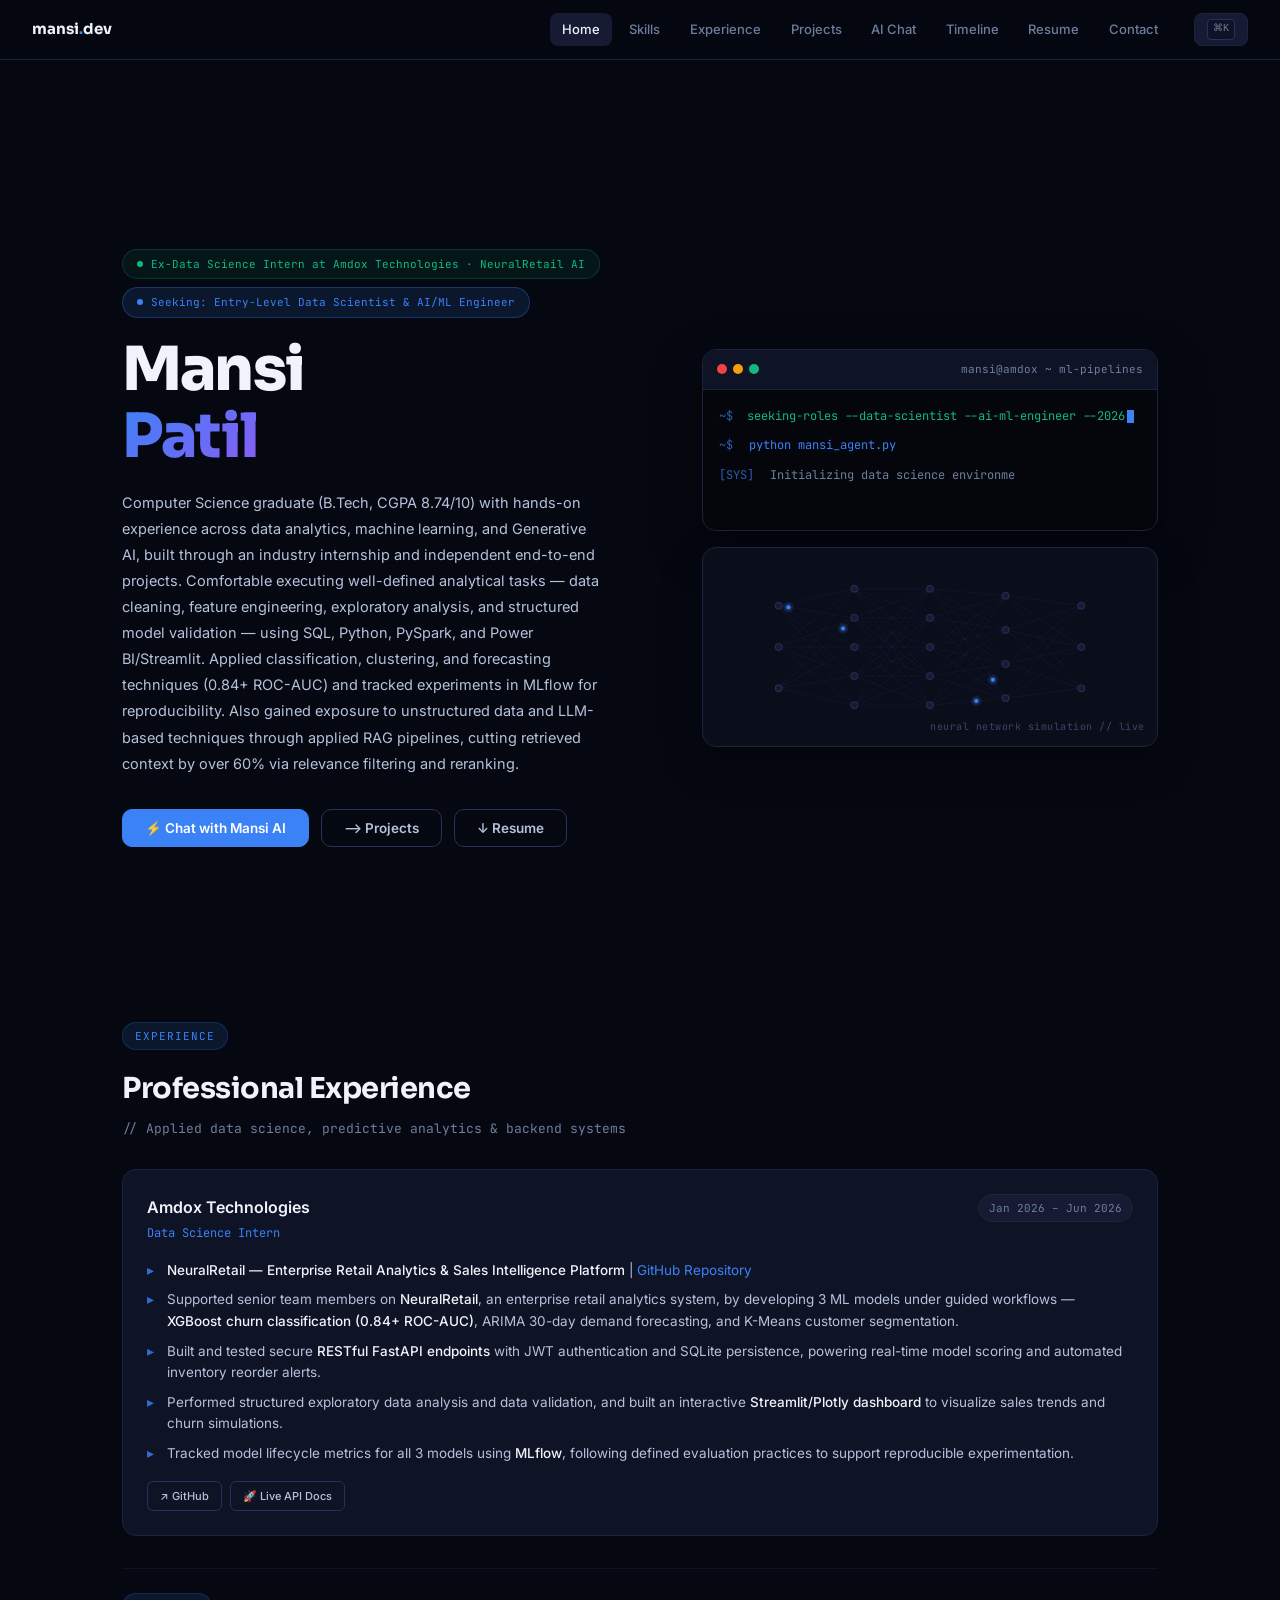
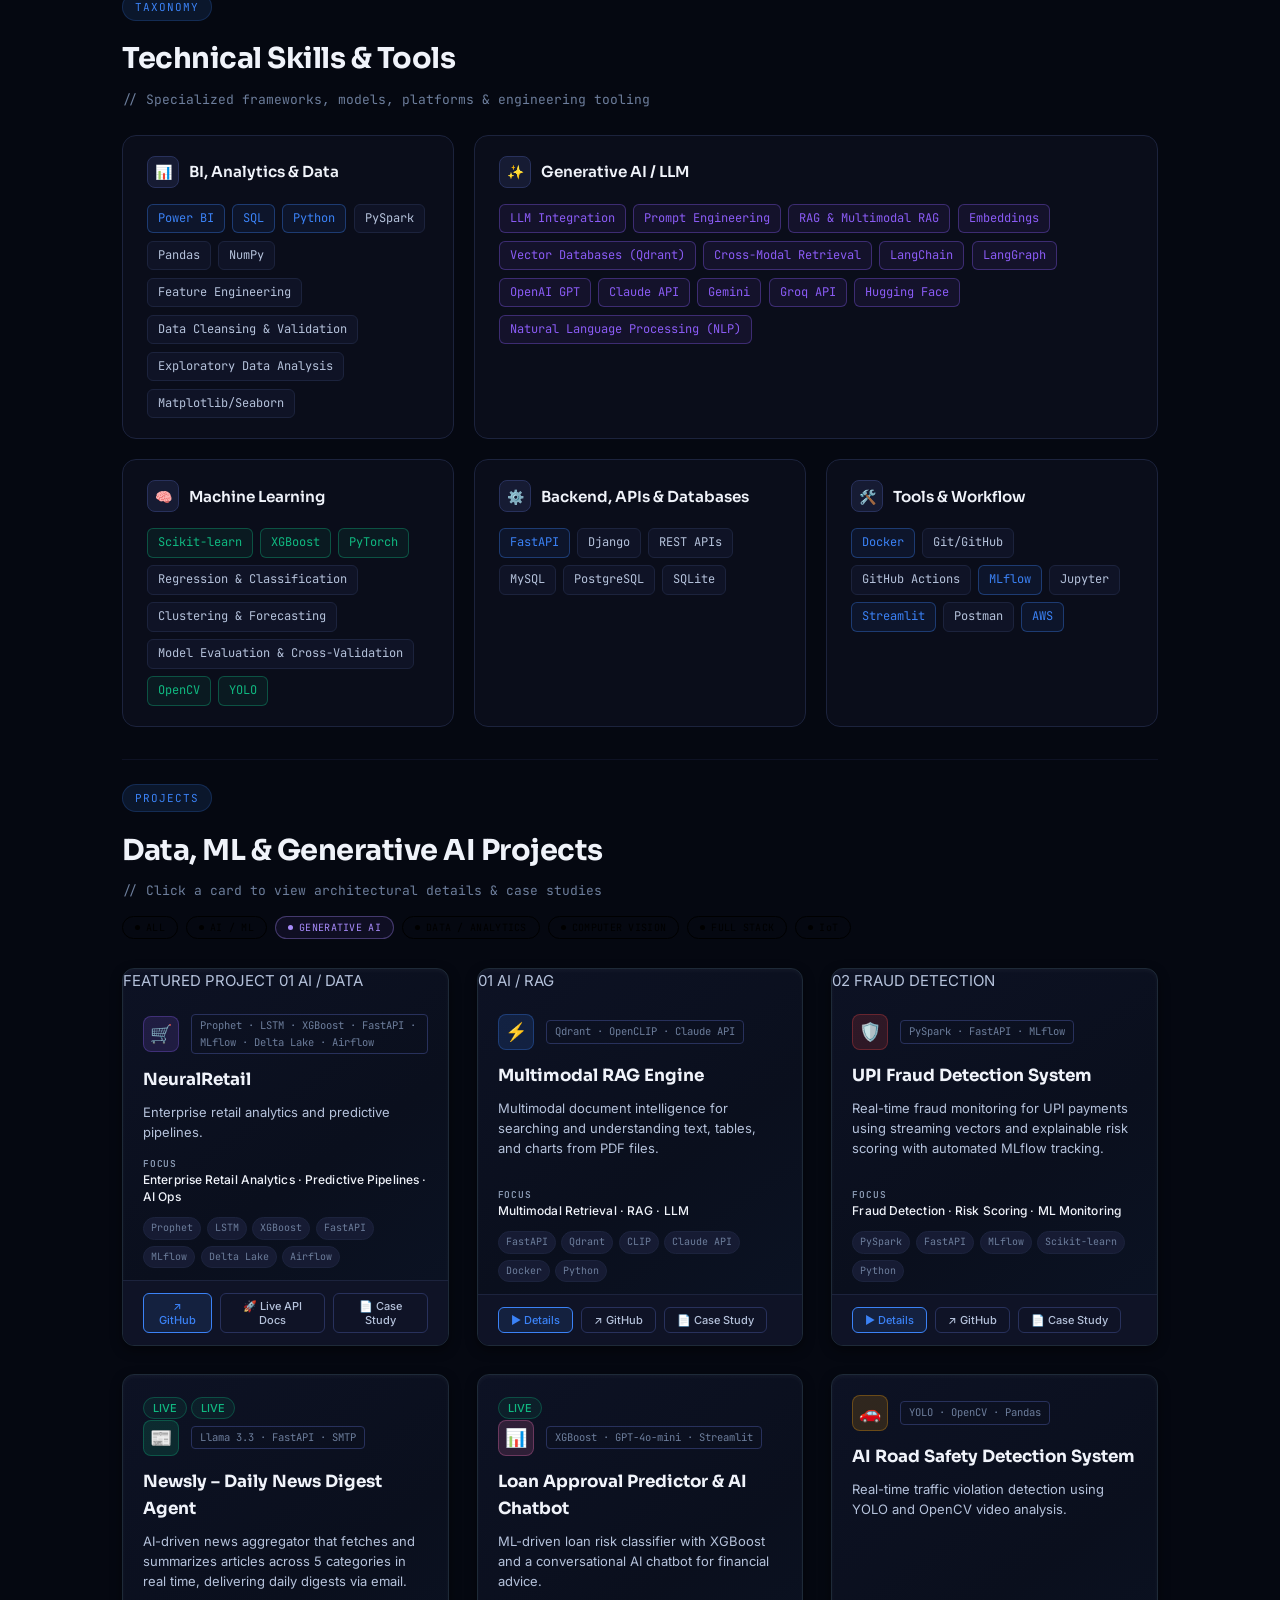
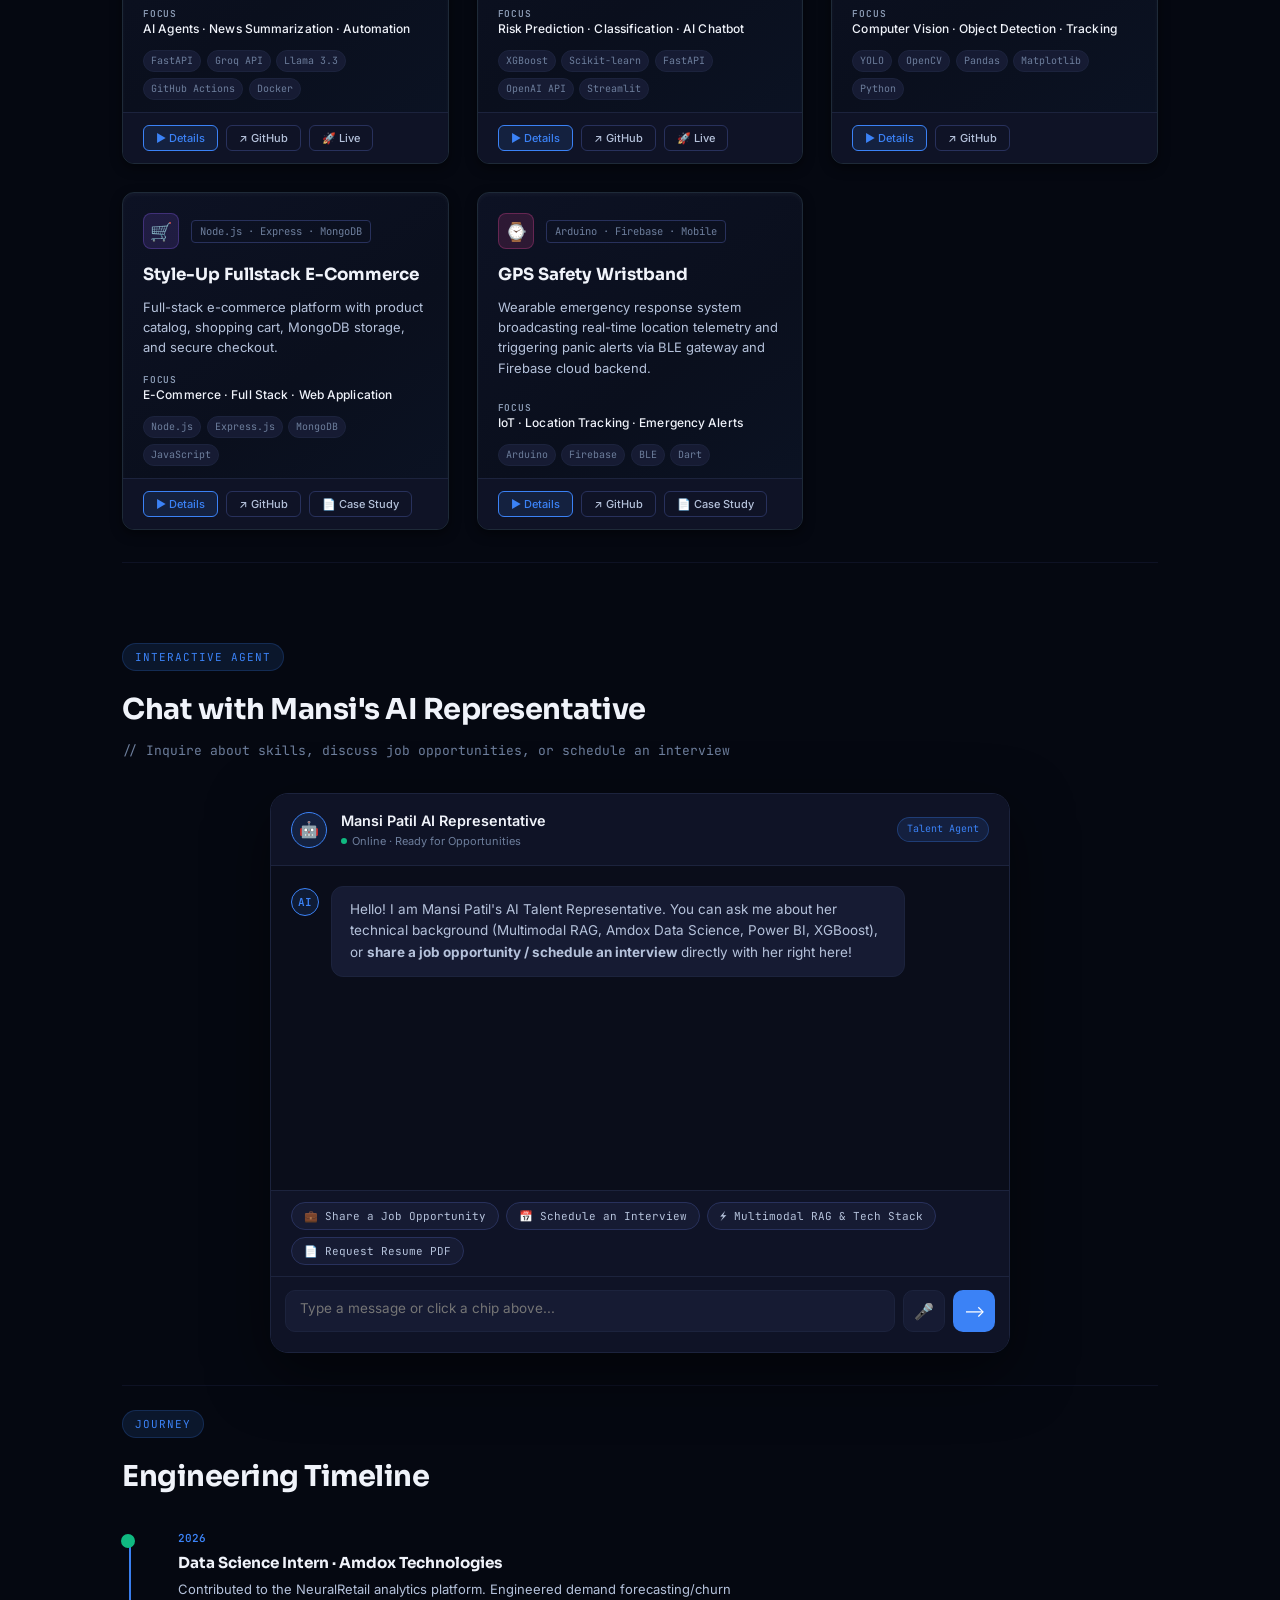
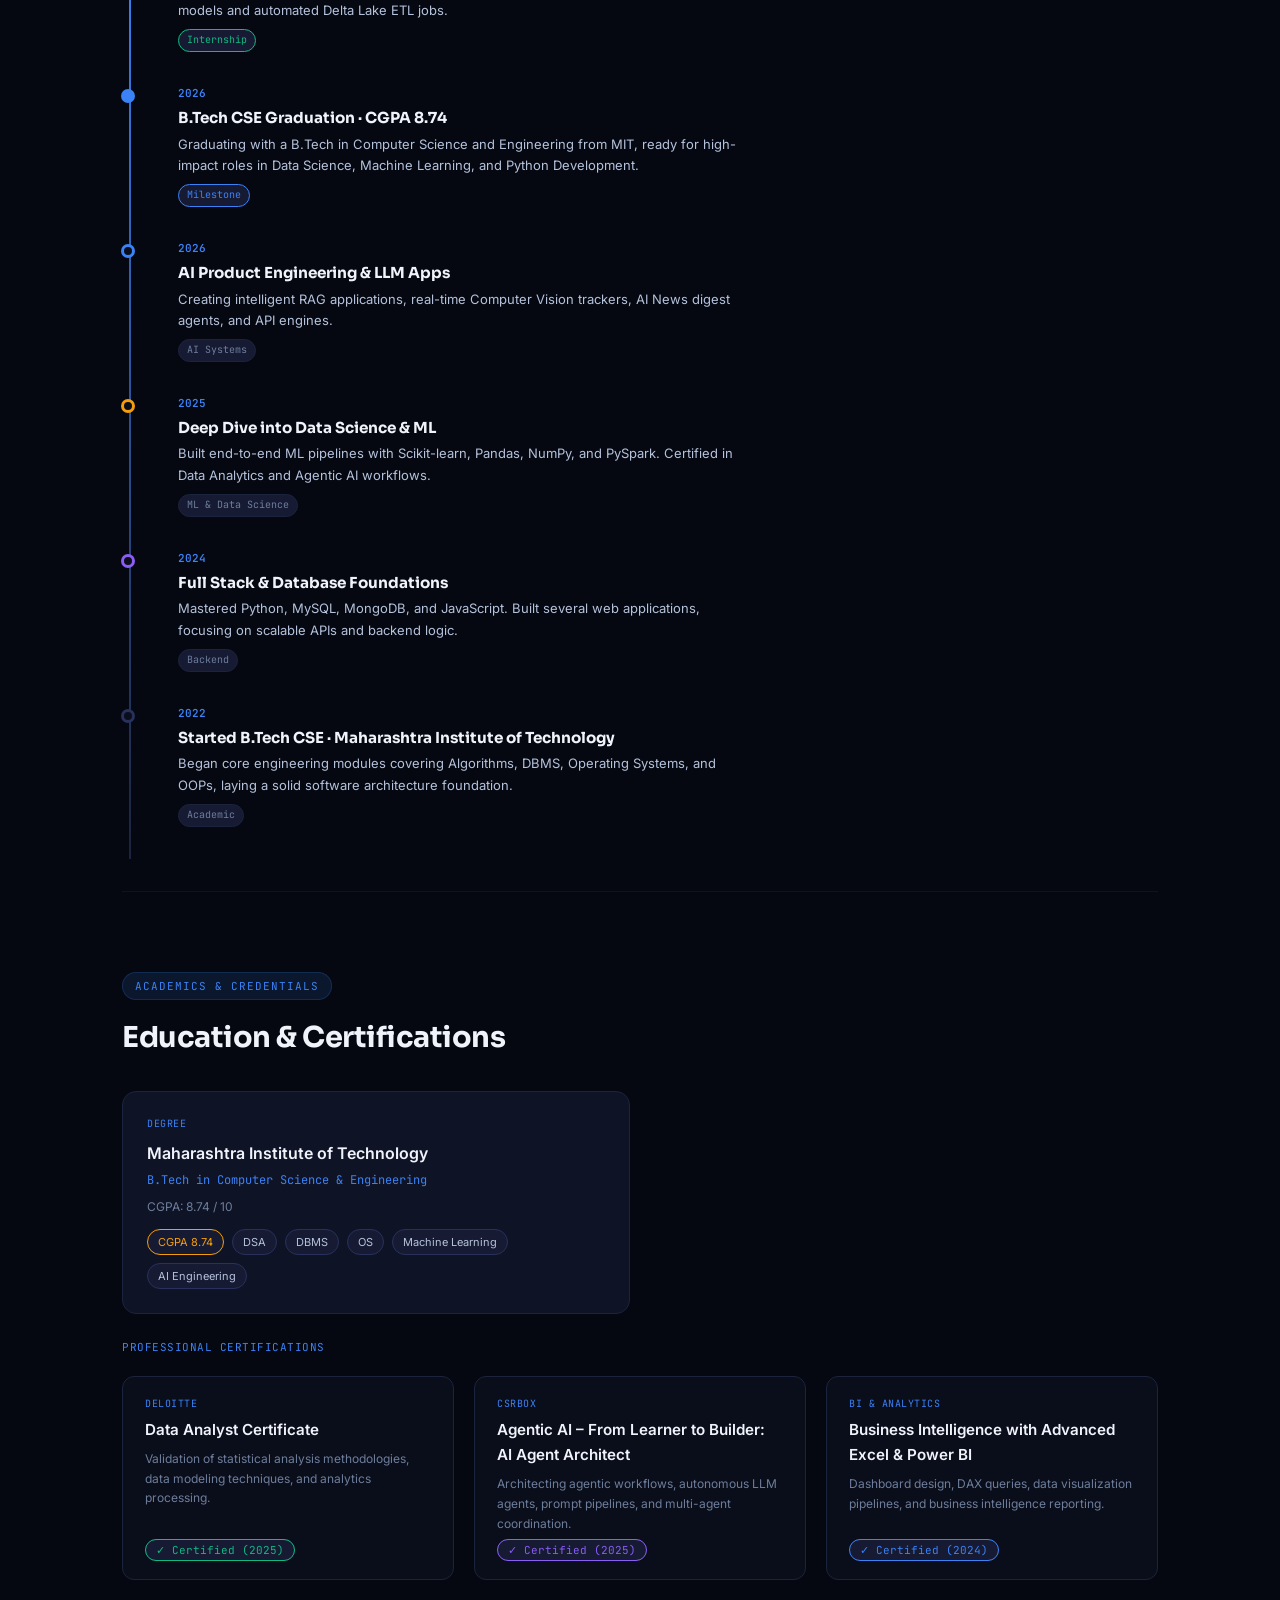
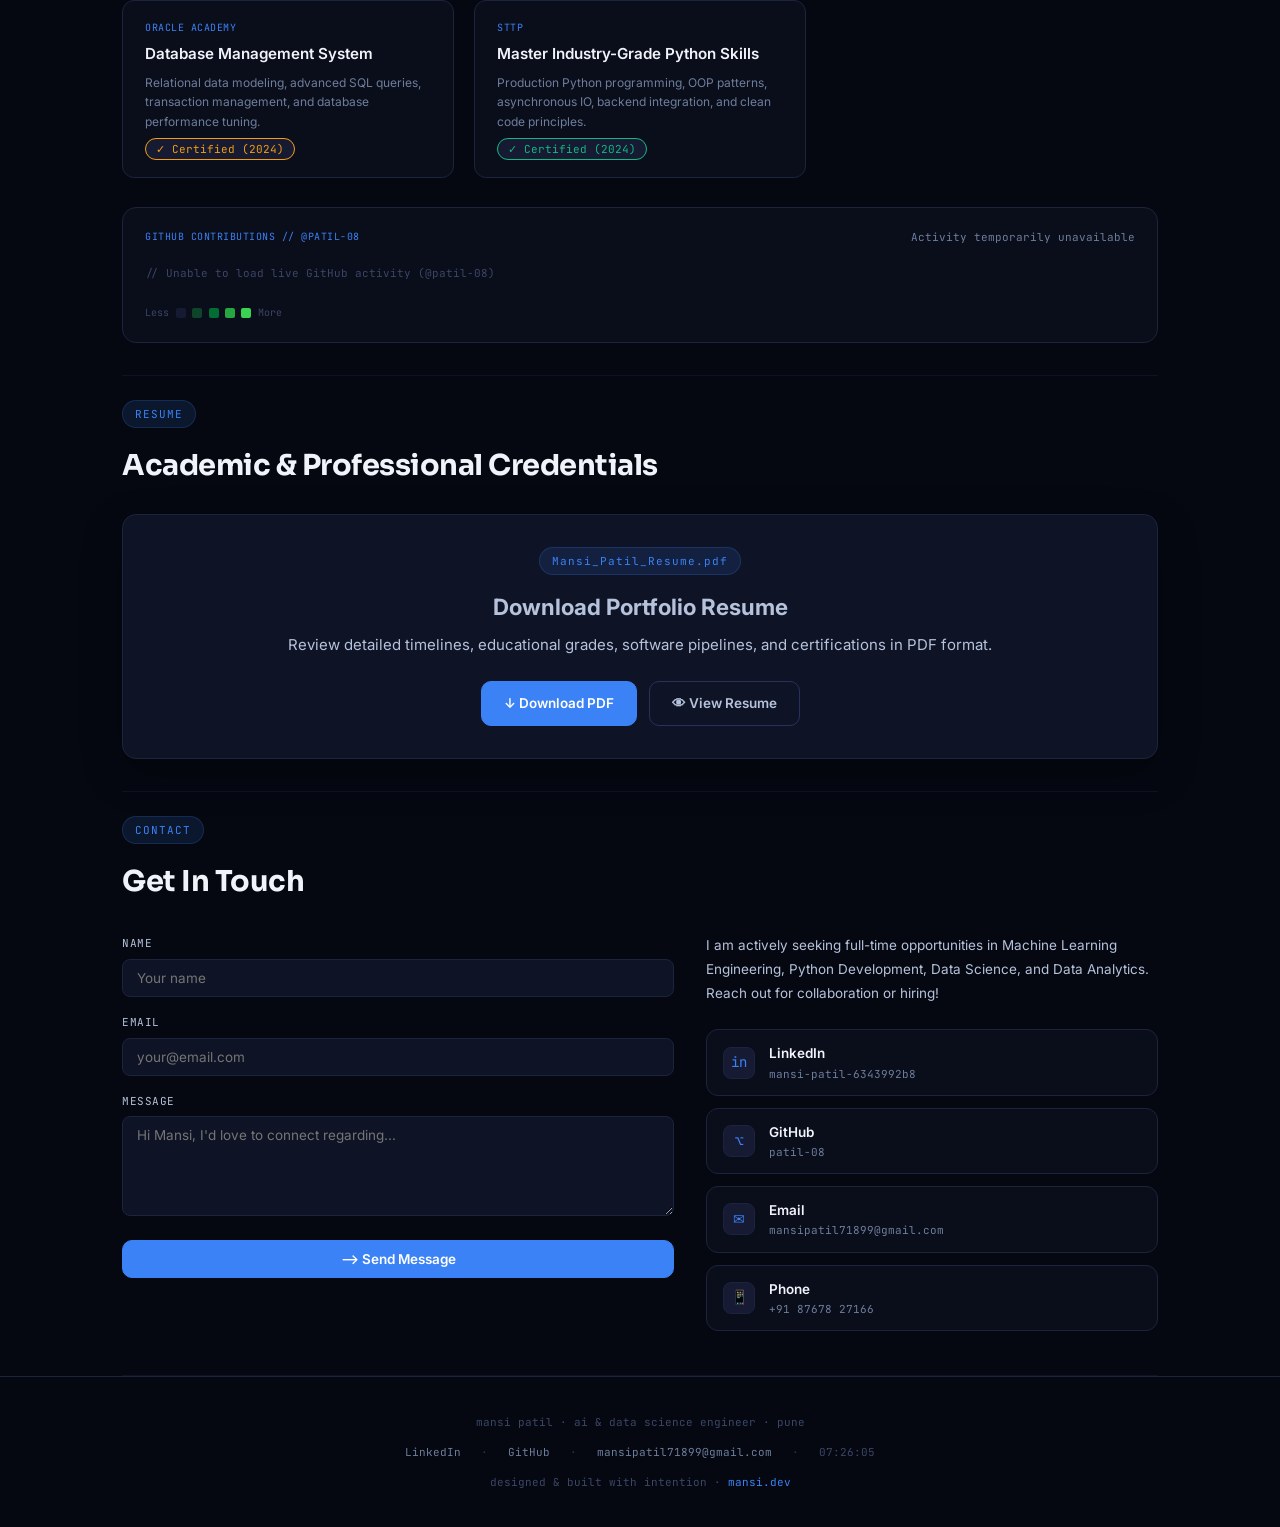
==== index.html @ 40209d8e "Organize NeuralRetail links section" ====
<!DOCTYPE html>
<html lang="en">

<head>
  <meta charset="UTF-8">
  <meta name="viewport" content="width=device-width, initial-scale=1.0">
  <meta name="description"
    content="Mansi Patil — AI & Data Science Engineer building production-ready ML pipelines, scalable predictive models, and intelligent Python applications.">
  <meta name="keywords"
    content="Mansi Patil, AI Engineer, ML Engineer, Data Scientist, Python Developer, Portfolio, Deep Learning">
  <title>Mansi Patil | AI & Data Science Portfolio</title>
  <link rel="icon"
    href="data:image/svg+xml,<svg xmlns='http://www.w3.org/2000/svg' viewBox='0 0 100 100'><text y='.9em' font-size='90'>🧠</text></svg>">
  <link rel="stylesheet" href="style.css">
</head>

<body>

  <div class="scroll-bar" id="scrollBar"></div>
  <button class="back-top" id="backTop" onclick="window.scrollTo({top:0,behavior:'smooth'})"
    data-tip="Back to top">↑</button>
  <div class="toast-wrap" id="toastWrap"></div>

  <!-- CMD PALETTE OVERLAY -->
  <div class="cp-overlay" id="cpOverlay">
    <div class="cp-box">
      <div class="cp-wrap"><span class="cp-pfx">⌘</span><input class="cp-in" id="cpIn" placeholder="Jump anywhere..."
          autocomplete="off"></div>
      <div class="cp-res" id="cpRes"></div>
    </div>
  </div>

  <!-- NAVIGATION BAR -->
  <nav>
    <span class="logo">mansi<span>.</span>dev</span>
    <div class="nav-links">
      <span class="nl on" onclick="go('home')">Home</span>
      <span class="nl" onclick="go('skills')">Skills</span>
      <span class="nl" onclick="go('experience')">Experience</span>
      <span class="nl" onclick="go('projects')">Projects</span>
      <span class="nl" onclick="go('chat')">AI Chat</span>
      <span class="nl" onclick="go('timeline')">Timeline</span>
      <span class="nl" onclick="go('resume')">Resume</span>
      <span class="nl" onclick="go('contact')">Contact</span>
    </div>
    <div class="cmd-btn" onclick="openCp()"><kbd>⌘K</kbd></div>
  </nav>

  <div class="page">

    <!-- HERO SECTION -->
    <section id="home">
      <div class="hero">
        <div>
          <div style="display:flex;gap:0.5rem;flex-wrap:wrap;margin-bottom:1.2rem">
            <div class="building-badge" style="margin-bottom:0">
              <div class="building-dot" style="background:var(--green)"></div>Ex-Data Science Intern at Amdox Technologies · NeuralRetail AI
            </div>
            <div class="building-badge"
              style="margin-bottom:0;color:var(--blue);border-color:rgba(59,130,246,0.3);background:var(--dim)">
              <div class="building-dot" style="background:var(--blue);animation:pulse-dot 2s infinite"></div>Seeking: Entry-Level Data Scientist &amp; AI/ML Engineer
            </div>
          </div>
          <h1>Mansi<br><span class="blue">Patil</span></h1>
          <p class="hero-desc">Computer Science graduate (B.Tech, CGPA 8.74/10) with hands-on experience across data analytics, machine learning, and Generative AI, built through an industry internship and independent end-to-end projects. Comfortable executing well-defined analytical tasks — data cleaning, feature engineering, exploratory analysis, and structured model validation — using SQL, Python, PySpark, and Power BI/Streamlit. Applied classification, clustering, and forecasting techniques (0.84+ ROC-AUC) and tracked experiments in MLflow for reproducibility. Also gained exposure to unstructured data and LLM-based techniques through applied RAG pipelines, cutting retrieved context by over 60% via relevance filtering and reranking.</p>
          <div class="ctas">
            <button class="btn btn-p" onclick="go('chat')" data-tip="Powered by Gemini AI simulation">⚡ Chat with Mansi
              AI</button>
            <button class="btn" onclick="go('projects')" data-tip="Core AI/ML builds">⟶ Projects</button>
            <button class="btn" onclick="go('resume')" data-tip="View Resume">↓ Resume</button>
          </div>
        </div>
        <div>
          <div class="term-wrap">
            <div class="term-bar">
              <div class="dot" style="background:#ef4444"></div>
              <div class="dot" style="background:#f59e0b"></div>
              <div class="dot" style="background:#10b981"></div>
              <span class="term-title">mansi@amdox ~ ml-pipelines</span>
            </div>
            <div class="term-body" id="termBody">
              <div class="tl vis"><span class="tp">~$</span><span class="tv" style="margin-left:6px">seeking-roles
                  --data-scientist --ai-ml-engineer --2026<span class="caret"></span></span></div>
            </div>
          </div>
          <div class="net-wrap"><canvas id="net"></canvas><span class="net-lbl">neural network simulation // live</span>
          </div>
        </div>
      </div>
    </section>

    <!-- WORK EXPERIENCE SECTION -->
    <section class="sec" id="experience">
      <div class="sec-tag">EXPERIENCE</div>
      <div class="sec-title">Professional Experience</div>
      <div class="sec-sub">// Applied data science, predictive analytics &amp; backend systems</div>
      <div class="exp-list">
        <div class="ec">
          <div class="ec-top">
            <div>
              <div class="ec-co">Amdox Technologies</div>
              <div class="ec-role">Data Science Intern</div>
            </div>
            <div class="ec-date">Jan 2026 – Jun 2026</div>
          </div>
          <div class="bul"><span class="hl">NeuralRetail — Enterprise Retail Analytics &amp; Sales Intelligence Platform</span> | <a href="https://github.com/patil-08/NeuralRetail" target="_blank" style="color:var(--blue)">GitHub Repository</a></div>
          <div class="bul">Supported senior team members on <span class="hl">NeuralRetail</span>, an enterprise retail analytics system, by developing 3 ML models under guided workflows — <span class="hl">XGBoost churn classification (0.84+ ROC-AUC)</span>, ARIMA 30-day demand forecasting, and K-Means customer segmentation.</div>
          <div class="bul">Built and tested secure <span class="hl">RESTful FastAPI endpoints</span> with JWT authentication and SQLite persistence, powering real-time model scoring and automated inventory reorder alerts.</div>
          <div class="bul">Performed structured exploratory data analysis and data validation, and built an interactive <span class="hl">Streamlit/Plotly dashboard</span> to visualize sales trends and churn simulations.</div>
          <div class="bul">Tracked model lifecycle metrics for all 3 models using <span class="hl">MLflow</span>, following defined evaluation practices to support reproducible experimentation.</div>
          <div style="display:flex;gap:0.5rem;margin-top:1rem">
            <a class="pbt primary" href="https://github.com/patil-08/NeuralRetail" target="_blank">↗ GitHub</a>
            <a class="pbt" href="https://neuralretail-production-1569.up.railway.app/docs" target="_blank">🚀 Live API Docs</a>
          </div>
        </div>
      </div>
    </section>

    <!-- TECHNICAL SKILLS & TOOLS SECTION -->
    <section class="sec" id="skills" style="padding-top:1.5rem">
      <div class="sec-tag">TAXONOMY</div>
      <div class="sec-title">Technical Skills &amp; Tools</div>
      <div class="sec-sub">// Specialized frameworks, models, platforms &amp; engineering tooling</div>
      <div class="skills-grid">

        <!-- BI, Analytics & Data -->
        <div class="sk-card">
          <div class="sk-head">
            <div class="sk-icon">📊</div>
            <div class="sk-title">BI, Analytics &amp; Data</div>
          </div>
          <div class="sk-tags">
            <span class="sk-pill highlight">Power BI</span>
            <span class="sk-pill highlight">SQL</span>
            <span class="sk-pill highlight">Python</span>
            <span class="sk-pill">PySpark</span>
            <span class="sk-pill">Pandas</span>
            <span class="sk-pill">NumPy</span>
            <span class="sk-pill">Feature Engineering</span>
            <span class="sk-pill">Data Cleansing &amp; Validation</span>
            <span class="sk-pill">Exploratory Data Analysis</span>
            <span class="sk-pill">Matplotlib/Seaborn</span>
          </div>
        </div>

        <!-- Generative AI / LLM -->
        <div class="sk-card sk-card-span-2">
          <div class="sk-head">
            <div class="sk-icon">✨</div>
            <div class="sk-title">Generative AI / LLM</div>
          </div>
          <div class="sk-tags">
            <span class="sk-pill genai">LLM Integration</span>
            <span class="sk-pill genai">Prompt Engineering</span>
            <span class="sk-pill genai">RAG &amp; Multimodal RAG</span>
            <span class="sk-pill genai">Embeddings</span>
            <span class="sk-pill genai">Vector Databases (Qdrant)</span>
            <span class="sk-pill genai">Cross-Modal Retrieval</span>
            <span class="sk-pill genai">LangChain</span>
            <span class="sk-pill genai">LangGraph</span>
            <span class="sk-pill genai">OpenAI GPT</span>
            <span class="sk-pill genai">Claude API</span>
            <span class="sk-pill genai">Gemini</span>
            <span class="sk-pill genai">Groq API</span>
            <span class="sk-pill genai">Hugging Face</span>
            <span class="sk-pill genai">Natural Language Processing (NLP)</span>
          </div>
        </div>

        <!-- Machine Learning -->
        <div class="sk-card">
          <div class="sk-head">
            <div class="sk-icon">🧠</div>
            <div class="sk-title">Machine Learning</div>
          </div>
          <div class="sk-tags">
            <span class="sk-pill ml">Scikit-learn</span>
            <span class="sk-pill ml">XGBoost</span>
            <span class="sk-pill ml">PyTorch</span>
            <span class="sk-pill">Regression &amp; Classification</span>
            <span class="sk-pill">Clustering &amp; Forecasting</span>
            <span class="sk-pill">Model Evaluation &amp; Cross-Validation</span>
            <span class="sk-pill ml">OpenCV</span>
            <span class="sk-pill ml">YOLO</span>
          </div>
        </div>

        <!-- Backend, APIs & Databases -->
        <div class="sk-card">
          <div class="sk-head">
            <div class="sk-icon">⚙️</div>
            <div class="sk-title">Backend, APIs &amp; Databases</div>
          </div>
          <div class="sk-tags">
            <span class="sk-pill highlight">FastAPI</span>
            <span class="sk-pill">Django</span>
            <span class="sk-pill">REST APIs</span>
            <span class="sk-pill">MySQL</span>
            <span class="sk-pill">PostgreSQL</span>
            <span class="sk-pill">SQLite</span>
          </div>
        </div>

        <!-- Tools & Workflow -->
        <div class="sk-card">
          <div class="sk-head">
            <div class="sk-icon">🛠️</div>
            <div class="sk-title">Tools &amp; Workflow</div>
          </div>
          <div class="sk-tags">
            <span class="sk-pill highlight">Docker</span>
            <span class="sk-pill">Git/GitHub</span>
            <span class="sk-pill">GitHub Actions</span>
            <span class="sk-pill highlight">MLflow</span>
            <span class="sk-pill">Jupyter</span>
            <span class="sk-pill highlight">Streamlit</span>
            <span class="sk-pill">Postman</span>
            <span class="sk-pill highlight">AWS</span>
          </div>
        </div>

      </div>
    </section>

    <!-- PROJECTS SECTION -->
    <section class="sec" id="projects" style="padding-top:1.5rem">
      <div class="sec-tag">PROJECTS</div>
      <div class="sec-title">Data, ML &amp; Generative AI Projects</div>
      <div class="sec-sub">// Click a card to view architectural details &amp; case studies</div>
      <div class="sec-badges" role="group" aria-label="Filter projects by category">
        <button type="button" class="sec-badge sb-all active" aria-pressed="true" data-filter="all" onclick="filterProjects('all')"><span class="badge-dot"></span>ALL</button>
        <button type="button" class="sec-badge sb-aiml" aria-pressed="false" data-filter="ai-ml" onclick="filterProjects('ai-ml')"><span class="badge-dot"></span>AI / ML</button>
        <button type="button" class="sec-badge sb-genai" aria-pressed="false" data-filter="generative-ai" onclick="filterProjects('generative-ai')"><span class="badge-dot"></span>GENERATIVE AI</button>
        <button type="button" class="sec-badge sb-data" aria-pressed="false" data-filter="data-analytics" onclick="filterProjects('data-analytics')"><span class="badge-dot"></span>DATA / ANALYTICS</button>
        <button type="button" class="sec-badge sb-vision" aria-pressed="false" data-filter="computer-vision" onclick="filterProjects('computer-vision')"><span class="badge-dot"></span>COMPUTER VISION</button>
        <button type="button" class="sec-badge sb-fullstack" aria-pressed="false" data-filter="full-stack" onclick="filterProjects('full-stack')"><span class="badge-dot"></span>FULL STACK</button>
        <button type="button" class="sec-badge sb-iot" aria-pressed="false" data-filter="iot" onclick="filterProjects('iot')"><span class="badge-dot"></span>IoT</button>
      </div>
      <div class="proj-grid">
  <!-- NeuralRetail Featured Project Card -->
  <div class="pc pc-featured" data-category="ai-ml data-analytics" onclick="openModal('neuralretail')">
    <div class="pc-header-info">
      <span class="featured-label">FEATURED PROJECT</span>
      <span class="pc-number">01</span>
      <span class="pc-category">AI / DATA</span>
    </div>
    <div class="pc-head">
      <div class="pc-icon-row">
        <div class="pc-icon" style="background:rgba(139,92,246,0.15);border:1px solid rgba(139,92,246,0.3)">🛒</div>
        <span class="pc-tag">Prophet · LSTM · XGBoost · FastAPI · MLflow · Delta Lake · Airflow</span>
      </div>
      <div class="pc-title">NeuralRetail</div>
      <div class="pc-desc">Enterprise retail analytics and predictive pipelines.</div>
    </div>
    <div class="pc-focus"><span class="focus-label">FOCUS</span> <span class="focus-value">Enterprise Retail Analytics · Predictive Pipelines · AI Ops</span></div>
    <div class="tags-row">
      <span class="tag">Prophet</span>
      <span class="tag">LSTM</span>
      <span class="tag">XGBoost</span>
      <span class="tag">FastAPI</span>
      <span class="tag">MLflow</span>
      <span class="tag">Delta Lake</span>
      <span class="tag">Airflow</span>
    </div>
    <div class="pc-foot">
      <button class="pbt primary" onclick="event.stopPropagation();window.open('https://github.com/patil-08/NeuralRetail.git')" data-tip="Opens GitHub">↗ GitHub</button>
      <button class="pbt" onclick="event.stopPropagation();window.open('https://neuralretail-production-1569.up.railway.app/docs')" data-tip="Live API Docs">🚀 Live API Docs</button>
      <button class="pbt" onclick="event.stopPropagation();openModal('neuralretail')" data-tip="Case Study">📄 Case Study</button>
    </div>
  </div>

        <!-- Multimodal RAG Engine (Flagship Project) -->
        <div class="pc" data-category="generative-ai ai-ml" onclick="openModal('rag')">
  <div class="pc-header-info">
    <span class="pc-number">01</span>
    <span class="pc-category">AI / RAG</span>
  </div>
          <div class="pc-head">
            <div class="pc-icon-row">
              <div class="pc-icon" style="background:rgba(59,130,246,0.15);border:1px solid rgba(59,130,246,0.3)">⚡
              </div>
              <span class="pc-tag">Qdrant · OpenCLIP · Claude API</span>
            </div>
            <div class="pc-title">Multimodal RAG Engine</div>
            <div class="pc-desc">Multimodal document intelligence for searching and understanding text, tables, and charts from PDF files.</div>
          </div>
          <div class="pc-focus"><span class="focus-label">FOCUS</span> <span class="focus-value">Multimodal Retrieval · RAG · LLM</span></div>
    <div class="tags-row"><span class="tag">FastAPI</span><span class="tag">Qdrant</span><span class="tag">CLIP</span><span class="tag">Claude API</span><span class="tag">Docker</span><span class="tag">Python</span></div>
          <div class="pc-foot">
            <button class="pbt primary">▶ Details</button>
            <button class="pbt"
              onclick="event.stopPropagation();window.open('https://github.com/patil-08')"
              data-tip="Opens GitHub">↗ GitHub</button>
            <button class="pbt"
              onclick="event.stopPropagation();window.location.href='projects/multimodal-rag-engine.html'"
              data-tip="Case Study">📄 Case Study</button>
          </div>
        </div>

        <!-- UPI Fraud Detection System -->
        <div class="pc" data-category="ai-ml data-analytics" onclick="openModal('upifraud')">
  <div class="pc-header-info">
    <span class="pc-number">02</span>
    <span class="pc-category">FRAUD DETECTION</span>
  </div>
          <div class="pc-head">
            <div class="pc-icon-row">
              <div class="pc-icon" style="background:rgba(239,68,68,0.15);border:1px solid rgba(239,68,68,0.3)">🛡️
              </div>
              <span class="pc-tag">PySpark · FastAPI · MLflow</span>
            </div>
            <div class="pc-title">UPI Fraud Detection System</div>
            <div class="pc-desc">Real-time fraud monitoring for UPI payments using streaming vectors and explainable risk scoring with automated MLflow tracking.</div>
          </div>
          <div class="pc-focus"><span class="focus-label">FOCUS</span> <span class="focus-value">Fraud Detection · Risk Scoring · ML Monitoring</span></div>
    <div class="tags-row"><span class="tag">PySpark</span><span class="tag">FastAPI</span><span class="tag">MLflow</span><span class="tag">Scikit-learn</span><span class="tag">Python</span></div>
          <div class="pc-foot">
            <button class="pbt primary">▶ Details</button>
            <button class="pbt"
              onclick="event.stopPropagation();window.open('https://github.com/patil-08/upi-fraud-detection')"
              data-tip="Opens GitHub">↗ GitHub</button>
            <button class="pbt"
              onclick="event.stopPropagation();window.location.href='projects/upi-fraud-detection.html'"
              data-tip="Case Study">📄 Case Study</button>
          </div>
        </div>

        <!-- Newsly – AI-Powered Daily News Digest Agent -->
        <div class="pc" data-category="generative-ai ai-ml" onclick="openModal('newsly')">
          <div class="pc-head">
        <span class="status-pill live">LIVE</span>
        <span class="status-pill live">LIVE</span>
            <div class="pc-icon-row">
              <div class="pc-icon" style="background:rgba(16,185,129,0.15);border:1px solid rgba(16,185,129,0.3)">📰
              </div>
              <span class="pc-tag">Llama 3.3 · FastAPI · SMTP</span>
            </div>
            <div class="pc-title">Newsly – Daily News Digest Agent</div>
            <div class="pc-desc">AI-driven news aggregator that fetches and summarizes articles across 5 categories in real time, delivering daily digests via email.</div>
          </div>
          <div class="pc-focus"><span class="focus-label">FOCUS</span> <span class="focus-value">AI Agents · News Summarization · Automation</span></div>
    <div class="tags-row"><span class="tag">FastAPI</span><span class="tag">Groq API</span><span
              class="tag">Llama 3.3</span><span class="tag">GitHub Actions</span><span class="tag">Docker</span></div>
          <div class="pc-foot">
            <button class="pbt primary">▶ Details</button>
            <button class="pbt"
              onclick="event.stopPropagation();window.open('https://github.com/patil-08/Newsly')"
              data-tip="Opens GitHub">↗ GitHub</button>
            <button class="pbt"
              onclick="event.stopPropagation();window.open('https://newsly-b74f.onrender.com/')"
              data-tip="Live Demo">🚀 Live</button>
          </div>
        </div>

        <!-- Loan Approval Prediction System -->
        <div class="pc" data-category="ai-ml generative-ai data-analytics" onclick="openModal('loan')">
          <div class="pc-head">
        <span class="status-pill live">LIVE</span>
            <div class="pc-icon-row">
              <div class="pc-icon" style="background:rgba(244,114,182,0.15);border:1px solid rgba(244,114,182,0.3)">📊
              </div>
              <span class="pc-tag">XGBoost · GPT-4o-mini · Streamlit</span>
            </div>
            <div class="pc-title">Loan Approval Predictor &amp; AI Chatbot</div>
            <div class="pc-desc">ML-driven loan risk classifier with XGBoost and a conversational AI chatbot for financial advice.</div>
          </div>
          <div class="pc-focus"><span class="focus-label">FOCUS</span> <span class="focus-value">Risk Prediction · Classification · AI Chatbot</span></div>
          <div class="tags-row"><span class="tag">XGBoost</span><span class="tag">Scikit-learn</span><span
              class="tag">FastAPI</span><span class="tag">OpenAI API</span><span class="tag">Streamlit</span></div>
          <div class="pc-foot">
            <button class="pbt primary">▶ Details</button>
            <button class="pbt"
              onclick="event.stopPropagation();window.open('https://github.com/patil-08/loan-approval-ml.git')"
              data-tip="Opens GitHub">↗ GitHub</button>
            <button class="pbt"
              onclick="event.stopPropagation();window.open('https://loan-approval-ml-hmhp.onrender.com')"
              data-tip="Live Demo">🚀 Live</button>
          </div>
        </div>

        <!-- Road Safety Detection -->
        <div class="pc" data-category="computer-vision ai-ml" onclick="openModal('road')">
          <div class="pc-head">
            <div class="pc-icon-row">
              <div class="pc-icon" style="background:rgba(245,158,11,0.15);border:1px solid rgba(245,158,11,0.3)">🚗
              </div>
              <span class="pc-tag">YOLO · OpenCV · Pandas</span>
            </div>
            <div class="pc-title">AI Road Safety Detection System</div>
            <div class="pc-desc">Real-time traffic violation detection using YOLO and OpenCV video analysis.</div>
          </div>
          <div class="pc-focus"><span class="focus-label">FOCUS</span> <span class="focus-value">Computer Vision · Object Detection · Tracking</span></div>
          <div class="tags-row"><span class="tag">YOLO</span><span class="tag">OpenCV</span><span
              class="tag">Pandas</span><span class="tag">Matplotlib</span><span class="tag">Python</span></div>
          <div class="pc-foot">
            <button class="pbt primary">▶ Details</button>
            <button class="pbt"
              onclick="event.stopPropagation();window.open('https://github.com/patil-08/roadsaftetydetection.git')"
              data-tip="Opens GitHub">↗ GitHub</button>
          </div>
        </div>

        <!-- E-Commerce Website -->
        <div class="pc" data-category="full-stack" onclick="openModal('ecommerce')">
          <div class="pc-head">
            <div class="pc-icon-row">
              <div class="pc-icon" style="background:rgba(139,92,246,0.15);border:1px solid rgba(139,92,246,0.3)">🛒
              </div>
              <span class="pc-tag">Node.js · Express · MongoDB</span>
            </div>
            <div class="pc-title">Style-Up Fullstack E-Commerce</div>
            <div class="pc-desc">Full-stack e-commerce platform with product catalog, shopping cart, MongoDB storage, and secure checkout.</div>
          </div>
          <div class="pc-focus"><span class="focus-label">FOCUS</span> <span class="focus-value">E-Commerce · Full Stack · Web Application</span></div>
          <div class="tags-row"><span class="tag">Node.js</span><span class="tag">Express.js</span><span
              class="tag">MongoDB</span><span class="tag">JavaScript</span></div>
          <div class="pc-foot">
            <button class="pbt primary">▶ Details</button>
            <button class="pbt"
              onclick="event.stopPropagation();window.open('https://github.com/patil-08/Style-Up-E-commerce-Website.git')"
              data-tip="Opens GitHub">↗ GitHub</button>
            <button class="pbt"
              onclick="event.stopPropagation();window.location.href='projects/style-up-ecommerce.html'"
              data-tip="Case Study">📄 Case Study</button>
          </div>
        </div>

        <!-- GPS Safety Wristband -->
        <div class="pc" data-category="iot" onclick="openModal('gps')">
          <div class="pc-head">
            <div class="pc-icon-row">
              <div class="pc-icon" style="background:rgba(236,72,153,0.15);border:1px solid rgba(236,72,153,0.3)">⌚
              </div>
              <span class="pc-tag">Arduino · Firebase · Mobile</span>
            </div>
            <div class="pc-title">GPS Safety Wristband</div>
            <div class="pc-desc">Wearable emergency response system broadcasting real-time location telemetry and triggering panic alerts via BLE gateway and Firebase cloud backend.</div>
          </div>
          <div class="pc-focus"><span class="focus-label">FOCUS</span> <span class="focus-value">IoT · Location Tracking · Emergency Alerts</span></div>
          <div class="tags-row"><span class="tag">Arduino</span><span class="tag">Firebase</span><span class="tag">BLE</span><span class="tag">Dart</span></div>
          <div class="pc-foot">
            <button class="pbt primary">▶ Details</button>
            <button class="pbt"
              onclick="event.stopPropagation();window.open('https://github.com/patil-08')"
              data-tip="Opens GitHub">↗ GitHub</button>
            <button class="pbt"
              onclick="event.stopPropagation();window.location.href='projects/gps-safety-wristband.html'"
              data-tip="Case Study">📄 Case Study</button>
          </div>
        </div>

      </div>
    </section>



    <!-- CHATBOT WINDOW SECTION -->
    <section class="sec" id="chat">
      <div class="sec-tag">INTERACTIVE AGENT</div>
      <div class="sec-title">Chat with Mansi's AI Representative</div>
      <div class="sec-sub">// Inquire about skills, discuss job opportunities, or schedule an interview</div>

      <div class="chat-win">
        <div class="cw-hd">
          <div class="cw-av">🤖</div>
          <div>
            <div class="cw-name">Mansi Patil AI Representative</div>
            <div class="cw-status">Online · Ready for Opportunities</div>
          </div>
          <div class="cw-badge">Talent Agent</div>
        </div>

        <div class="cw-msgs" id="chatMsgs">
          <div class="msg">
            <div class="msg-av av-ai">AI</div>
            <div class="bubble ai-b">Hello! I am Mansi Patil's AI Talent Representative. You can ask me about her technical background (Multimodal RAG, Amdox Data Science, Power BI, XGBoost), or <b>share a job opportunity / schedule an interview</b> directly with her right here!</div>
          </div>
        </div>

        <div class="cw-chips">
          <span class="chip" onclick="chatAsk('Share a Job Opportunity')">💼 Share a Job Opportunity</span>
          <span class="chip" onclick="chatAsk('Schedule an Interview')">📅 Schedule an Interview</span>
          <span class="chip" onclick="chatAsk('What is the Multimodal RAG Engine?')">⚡ Multimodal RAG &amp; Tech Stack</span>
          <span class="chip" onclick="chatAsk('Download Resume PDF')">📄 Request Resume PDF</span>
        </div>

        <div class="cw-inp-row">
          <textarea class="cw-inp" id="cwIn" placeholder="Type a message or click a chip above..."
            oninput="updateCounter()"
            onkeydown="if(event.key==='Enter'){event.preventDefault();sendChat();}"></textarea>
          <button class="cw-mic" id="cwMic" onclick="toggleChatMic()"
            data-tip="Voice input (Speech Recognition)">🎤</button>
          <button class="cw-send" onclick="sendChat()" data-tip="Send message">⟶</button>
        </div>
        <div class="cw-counter" id="cwCounter"></div>
      </div>
    </section>

    <!-- TIMELINE / JOURNEY SECTION -->
    <section class="sec" id="timeline" style="padding-top:1.5rem">
      <div class="sec-tag">JOURNEY</div>
      <div class="sec-title">Engineering Timeline</div>
      <div class="tl-wrap">
        <div class="timeline">
          <div class="tl-line"></div>

          <div class="tl-item">
            <div class="tl-dot" style="border-color:var(--green);background:var(--green)"></div>
            <div class="tl-yr">2026</div>
            <div class="tl-t">Data Science Intern · Amdox Technologies</div>
            <div class="tl-d">Contributed to the NeuralRetail analytics platform. Engineered demand forecasting/churn models and automated Delta Lake ETL jobs.</div>
            <span class="tl-badge" style="border-color:var(--green);color:var(--green)">Internship</span>
          </div>

          <div class="tl-item">
            <div class="tl-dot" style="border-color:var(--blue);background:var(--blue)"></div>
            <div class="tl-yr">2026</div>
            <div class="tl-t">B.Tech CSE Graduation · CGPA 8.74</div>
            <div class="tl-d">Graduating with a B.Tech in Computer Science and Engineering from MIT, ready for high-impact roles in Data Science, Machine Learning, and Python Development.</div>
            <span class="tl-badge" style="border-color:var(--blue);color:var(--blue)">Milestone</span>
          </div>

          <div class="tl-item">
            <div class="tl-dot" style="border-color:var(--blue)"></div>
            <div class="tl-yr">2026</div>
            <div class="tl-t">AI Product Engineering &amp; LLM Apps</div>
            <div class="tl-d">Creating intelligent RAG applications, real-time Computer Vision trackers, AI News digest agents, and API engines.</div>
            <span class="tl-badge">AI Systems</span>
          </div>

          <div class="tl-item">
            <div class="tl-dot" style="border-color:var(--amber)"></div>
            <div class="tl-yr">2025</div>
            <div class="tl-t">Deep Dive into Data Science &amp; ML</div>
            <div class="tl-d">Built end-to-end ML pipelines with Scikit-learn, Pandas, NumPy, and PySpark. Certified in
              Data Analytics and Agentic AI workflows.</div>
            <span class="tl-badge">ML &amp; Data Science</span>
          </div>

          <div class="tl-item">
            <div class="tl-dot" style="border-color:var(--purple)"></div>
            <div class="tl-yr">2024</div>
            <div class="tl-t">Full Stack &amp; Database Foundations</div>
            <div class="tl-d">Mastered Python, MySQL, MongoDB, and JavaScript. Built several web applications, focusing
              on scalable APIs and backend logic.</div>
            <span class="tl-badge">Backend</span>
          </div>

          <div class="tl-item">
            <div class="tl-dot"></div>
            <div class="tl-yr">2022</div>
            <div class="tl-t">Started B.Tech CSE · Maharashtra Institute of Technology</div>
            <div class="tl-d">Began core engineering modules covering Algorithms, DBMS, Operating Systems, and OOPs,
              laying a solid software architecture foundation.</div>
            <span class="tl-badge">Academic</span>
          </div>

        </div>
      </div>
    </section>

    <!-- EDUCATION & CERTIFICATIONS SECTION -->
    <section class="sec">
      <div class="sec-tag">ACADEMICS &amp; CREDENTIALS</div>
      <div class="sec-title">Education &amp; Certifications</div>
      <div class="edu-grid" style="margin-bottom:1.5rem">
        <div class="ec">
          <div style="font-size:10px;font-family:var(--mono);color:var(--blue);margin-bottom:0.5rem;text-transform:uppercase;letter-spacing:0.5px">DEGREE</div>
          <div class="ec-co">Maharashtra Institute of Technology</div>
          <div class="ec-role">B.Tech in Computer Science &amp; Engineering</div>
          <div style="font-size:12px;color:var(--t2);margin-top:0.4rem">CGPA: 8.74 / 10</div>
          <div style="display:flex;gap:0.5rem;margin-top:0.75rem;flex-wrap:wrap">
            <span class="pill" style="border-color:var(--amber);color:var(--amber)">CGPA 8.74</span>
            <span class="pill">DSA</span>
            <span class="pill">DBMS</span>
            <span class="pill">OS</span>
            <span class="pill">Machine Learning</span>
            <span class="pill">AI Engineering</span>
          </div>
        </div>
      </div>

      <div style="font-size:11px;font-family:var(--mono);color:var(--blue);margin-top:1.5rem;text-transform:uppercase;letter-spacing:0.5px">PROFESSIONAL CERTIFICATIONS</div>
      <div class="cert-grid">

        <div class="cert-card">
          <div>
            <div class="cert-org">Deloitte</div>
            <div class="cert-title">Data Analyst Certificate</div>
            <div style="font-size:12px;color:var(--t2)">Validation of statistical analysis methodologies, data modeling techniques, and analytics processing.</div>
          </div>
          <div class="cert-year"><span class="pill" style="border-color:var(--green);color:var(--green)">✓ Certified (2025)</span></div>
        </div>

        <div class="cert-card">
          <div>
            <div class="cert-org">CSRBOX</div>
            <div class="cert-title">Agentic AI – From Learner to Builder: AI Agent Architect</div>
            <div style="font-size:12px;color:var(--t2)">Architecting agentic workflows, autonomous LLM agents, prompt pipelines, and multi-agent coordination.</div>
          </div>
          <div class="cert-year"><span class="pill" style="border-color:var(--purple);color:var(--purple)">✓ Certified (2025)</span></div>
        </div>

        <div class="cert-card">
          <div>
            <div class="cert-org">BI &amp; Analytics</div>
            <div class="cert-title">Business Intelligence with Advanced Excel &amp; Power BI</div>
            <div style="font-size:12px;color:var(--t2)">Dashboard design, DAX queries, data visualization pipelines, and business intelligence reporting.</div>
          </div>
          <div class="cert-year"><span class="pill" style="border-color:var(--blue);color:var(--blue)">✓ Certified (2024)</span></div>
        </div>

        <div class="cert-card">
          <div>
            <div class="cert-org">Oracle Academy</div>
            <div class="cert-title">Database Management System</div>
            <div style="font-size:12px;color:var(--t2)">Relational data modeling, advanced SQL queries, transaction management, and database performance tuning.</div>
          </div>
          <div class="cert-year"><span class="pill" style="border-color:var(--amber);color:var(--amber)">✓ Certified (2024)</span></div>
        </div>

        <div class="cert-card">
          <div>
            <div class="cert-org">STTP</div>
            <div class="cert-title">Master Industry-Grade Python Skills</div>
            <div style="font-size:12px;color:var(--t2)">Production Python programming, OOP patterns, asynchronous IO, backend integration, and clean code principles.</div>
          </div>
          <div class="cert-year"><span class="pill" style="border-color:var(--green);color:var(--green)">✓ Certified (2024)</span></div>
        </div>

      </div>

      <div class="gh-heatmap-wrap" style="margin-top:1.8rem">
        <div style="display:flex;justify-content:space-between;align-items:center;margin-bottom:0.6rem;flex-wrap:wrap;gap:0.5rem">
          <div style="font-size:10px;font-family:var(--mono);color:var(--blue);text-transform:uppercase;letter-spacing:0.5px">GitHub Contributions // @patil-08</div>
          <div id="ghTotalCount" style="font-size:11px;font-family:var(--mono);color:var(--t2)">Loading activity...</div>
        </div>
        <div class="hm-scroll-box">
          <div id="heatmap" class="hm-grid"></div>
        </div>
        <div style="display:flex;align-items:center;gap:0.4rem;margin-top:0.6rem">
          <span style="font-size:10px;color:var(--t3);font-family:var(--mono)">Less</span>
          <div class="hc" style="background:#161b33"></div>
          <div class="hc" style="background:#0e4429"></div>
          <div class="hc" style="background:#006d32"></div>
          <div class="hc" style="background:#26a641"></div>
          <div class="hc" style="background:#39d353"></div>
          <span style="font-size:10px;color:var(--t3);font-family:var(--mono)">More</span>
        </div>
      </div>
    </section>

    <!-- RESUME SECTION -->
    <section class="sec" id="resume" style="padding-top:1.5rem">
      <div class="sec-tag">RESUME</div>
      <div class="sec-title">Academic & Professional Credentials</div>
      <div class="resume-card">
        <p class="sec-tag">Mansi_Patil_Resume.pdf</p>
        <h2 style="font-size:1.4rem;margin-bottom:0.4rem">Download Portfolio Resume</h2>
        <p style="margin-bottom:1.5rem">Review detailed timelines, educational grades, software pipelines, and
          certifications in PDF format.</p>
        <div class="res-btns">
          <a class="btn btn-p" href="Mansi_Patil_Resume.pdf?v=20260917" download="Mansi_Patil_Resume.pdf"
            onclick="showToast('📄 Downloading Resume PDF!','success')">↓ Download PDF</a>
          <a class="btn" href="Mansi_Patil_Resume.pdf?v=20260917" target="_blank">👁 View Resume</a>
        </div>
      </div>
    </section>

    <!-- CONTACT SECTION -->
    <section class="sec" id="contact" style="padding-top:1.5rem">
      <div class="sec-tag">CONTACT</div>
      <div class="sec-title">Get In Touch</div>
      <div class="contact-wrap">
        <div>
          <div class="fg">
            <label class="fl">name</label>
            <input class="fi" id="cname" type="text" placeholder="Your name" oninput="clearErr('cname')">
            <div class="field-err" id="err-cname">Please enter your name</div>
          </div>
          <div class="fg">
            <label class="fl">email</label>
            <input class="fi" id="cemail" type="email" placeholder="your@email.com" oninput="clearErr('cemail')">
            <div class="field-err" id="err-cemail">Please enter a valid email</div>
          </div>
          <div class="fg">
            <label class="fl">message</label>
            <textarea class="fi ft" id="cmsg" placeholder="Hi Mansi, I'd love to connect regarding..."
              oninput="clearErr('cmsg')"></textarea>
            <div class="field-err" id="err-cmsg">Please write a message</div>
          </div>
          <button class="btn btn-p send-btn" id="sendBtn" onclick="submitContact()">⟶ Send Message</button>
        </div>

        <div>
          <div style="font-size:13.5px;color:var(--t1);margin-bottom:1.5rem;line-height:1.75">I am actively seeking
            full-time opportunities in Machine Learning Engineering, Python Development, Data Science, and Data
            Analytics. Reach out for collaboration or hiring!</div>

          <a class="social" href="https://linkedin.com/in/mansi-patil-6343992b8" target="_blank">
            <div class="si">in</div>
            <div>
              <div class="sname">LinkedIn</div>
              <div class="shandle">mansi-patil-6343992b8</div>
            </div>
          </a>
          <a class="social" href="https://github.com/patil-08" target="_blank">
            <div class="si">⌥</div>
            <div>
              <div class="sname">GitHub</div>
              <div class="shandle">patil-08</div>
            </div>
          </a>
          <a class="social" href="mailto:mansipatil71899@gmail.com">
            <div class="si">✉</div>
            <div>
              <div class="sname">Email</div>
              <div class="shandle">mansipatil71899@gmail.com</div>
            </div>
          </a>
          <a class="social" href="tel:+918767827166">
            <div class="si">📱</div>
            <div>
              <div class="sname">Phone</div>
              <div class="shandle">+91 87678 27166</div>
            </div>
          </a>
        </div>
      </div>
    </section>

  </div><!-- /page -->

  <!-- FOOTER -->
  <footer>
    <div>mansi patil · ai & data science engineer · pune</div>
    <div style="margin-top:0.75rem;display:flex;align-items:center;justify-content:center;gap:1.25rem;flex-wrap:wrap">
      <a href="https://linkedin.com/in/mansi-patil-6343992b8" target="_blank">LinkedIn</a>
      <span style="color:var(--bd2)">·</span>
      <a href="https://github.com/patil-08" target="_blank">GitHub</a>
      <span style="color:var(--bd2)">·</span>
      <a href="mailto:mansipatil71899@gmail.com">mansipatil71899@gmail.com</a>
      <span style="color:var(--bd2)">·</span>
      <span id="clk">12:00:00 AM</span>
    </div>
    <div style="margin-top:0.75rem;color:var(--t3)">designed & built with intention · <span
        style="color:var(--blue)">mansi.dev</span></div>
  </footer>

  <!-- PROJECT CASE STUDY MODALS -->

  <!-- Multimodal RAG Engine Modal -->
  <div class="overlay" id="m-rag">
    <div class="modal">
      <div class="modal-hero" style="background:#111;padding:1rem;text-align:center;">
        <img src="architecture-diagram-placeholder.png" alt="Architecture Diagram" style="max-width:100%;height:auto;" />
        <h2 style="font-size:2rem;font-weight:bold;color:#fff;margin-top:0.5rem;">Grounded answers from PDFs, text and charts alike.</h2>
        <button class="mcl" onclick="closeModal('rag')">✕ Close</button>
      </div>
      <div class="modal-content" style="padding:1rem;">
        <p>Our system extracts both text and visual information from complex PDFs and returns precise, citation‑backed answers.</p>
        <div class="features" style="display:flex;flex-direction:column;gap:0.75rem;margin-top:0.75rem;">
          <div><strong>Extracts Text &amp; Visuals</strong> – Pulls text, tables and high‑DPI page images from PDFs.</div>
          <div><strong>Dual‑Vector Retrieval</strong> – Combines text and image embeddings via Reciprocal Rank Fusion for cross‑modal search.</div>
          <div><strong>Grounded LLM Answers</strong> – Generates answers using Claude Vision‑LLM with citation logic.</div>
        </div>
        <div class="tech-tags" style="margin-top:1rem;display:flex;flex-wrap:wrap;gap:0.35rem;">
          <span class="tag">Python</span><span class="tag">FastAPI</span><span class="tag">Qdrant</span><span class="tag">CLIP</span><span class="tag">BLIP-2</span><span class="tag">Claude API</span><span class="tag">Docker</span>
        </div>
        <div class="cta-row" style="margin-top:1rem;display:flex;gap:0.5rem;">
          <a href="projects/multimodal-rag-engine.html" class="btn" style="background:#0d6efd;color:#fff;padding:0.5rem 1rem;border:none;border-radius:0.25rem;">Case Study</a>
          <a href="https://github.com/patil-08" target="_blank" class="btn" style="background:transparent;color:#0d6efd;padding:0.5rem 1rem;border:1px solid #0d6efd;border-radius:0.25rem;">GitHub</a>
        </div>
      </div>
    </div>
  </div>

  <!-- Newsly Modal -->
  <div class="overlay" id="m-newsly">
    <div class="modal">
      <div class="mh">
        <div style="display:flex;align-items:center;gap:0.75rem">
          <span style="font-size:20px">📰</span>
          <div>
            <div style="font-size:1rem;font-weight:700;color:var(--t0)">Newsly – AI Daily News Agent</div>
            <div style="font-size:11px;color:var(--t2);font-family:var(--mono)">AI news aggregation & summarization</div>
          </div>
        </div>
        <button class="mcl" onclick="closeModal('newsly')">✕ Close</button>
      </div>
      <div class="mb">
        <div class="m2" style="margin-bottom:1.25rem">
          <div>
            <div class="mlbl">What it does</div>
            <div class="bul">Aggregates global headlines from Google News RSS feeds daily.</div>
            <div class="bul">Deduplicates stories using headline token hashing to skip repetitive reports.</div>
            <div class="bul">Synthesizes short, clear summaries using <span class="hl">Groq Llama 3.3-70B</span>.</div>
            <div class="bul">Delivers beautifully formatted, responsive digests via Gmail SMTP & displays on a web dashboard.</div>
            <div class="bul">Fully automated via GitHub Actions cron routines.</div>
          </div>
          <div>
            <div class="mlbl">Technologies</div>
            <div style="display:flex;flex-wrap:wrap;gap:0.35rem;margin-bottom:1rem">
              <span class="tag">Python</span><span class="tag">FastAPI</span><span class="tag">Groq API</span><span class="tag">Llama 3.3</span><span class="tag">SMTP</span><span class="tag">GitHub Actions</span>
            </div>
          </div>
        </div>
        <a href="https://github.com/patil-08/Newsly" target="_blank" class="btn btn-p"
          style="font-size:12px">↗ Open on GitHub</a>
        <a href="https://newsly-b74f.onrender.com/" target="_blank" class="btn"
          style="font-size:12px;margin-left:0.5rem">🚀 Live Demo</a>
        <a href="projects/newsly.html" class="btn"
          style="font-size:12px;margin-left:0.5rem">📄 Case Study</a>
      </div>
    </div>
  </div>

  <!-- Loan Modal -->
  <div class="overlay" id="m-loan">
    <div class="modal">
      <div class="mh">
        <div style="display:flex;align-items:center;gap:0.75rem">
          <span style="font-size:20px">📊</span>
          <div>
            <div style="font-size:1rem;font-weight:700;color:var(--t0)">Loan Approval with AI Chatbot</div>
            <div style="font-size:11px;color:var(--t2);font-family:var(--mono)">Explainable AI underwriter assistant</div>
          </div>
        </div>
        <button class="mcl" onclick="closeModal('loan')">✕ Close</button>
      </div>
      <div class="mb">
        <div class="m2" style="margin-bottom:1.25rem">
          <div>
            <div class="mlbl">What it does</div>
            <div class="bul">Estimates loan approval rates dynamically using applicant asset profiles.</div>
            <div class="bul">Stores application histories and classifications in <span class="hl">SQLite</span>.</div>
            <div class="bul">Integrates an <span class="hl">OpenAI API Chatbot</span> to explain reasoning models to applicants.</div>
            <div class="bul">Streamlit dashboard displays validation grids, accuracy indexes, and charts.</div>
          </div>
          <div>
            <div class="mlbl">Technologies</div>
            <div style="display:flex;flex-wrap:wrap;gap:0.35rem;margin-bottom:1rem">
              <span class="tag">FastAPI</span><span class="tag">Scikit-learn</span><span class="tag">OpenAI API</span><span class="tag">SQLite</span><span class="tag">Streamlit</span>
            </div>
          </div>
        </div>
        <a href="https://github.com/patil-08/loan-approval-ml.git" target="_blank" class="btn btn-p"
          style="font-size:12px">↗ Open on GitHub</a>
        <a href="https://loan-approval-ml-hmhp.onrender.com" target="_blank" class="btn"
          style="font-size:12px;margin-left:0.5rem">🚀 Live Demo</a>
        <a href="projects/loan-approval-chatbot.html" class="btn"
          style="font-size:12px;margin-left:0.5rem">📄 Case Study</a>
      </div>
    </div>
  </div>

  <!-- Road Safety Modal -->
  <div class="overlay" id="m-road">
    <div class="modal">
      <div class="mh">
        <div style="display:flex;align-items:center;gap:0.75rem">
          <span style="font-size:20px">🚗</span>
          <div>
            <div style="font-size:1rem;font-weight:700;color:var(--t0)">Road Safety Detection System</div>
            <div style="font-size:11px;color:var(--t2);font-family:var(--mono)">Real-time computer vision classifier</div>
          </div>
        </div>
        <button class="mcl" onclick="closeModal('road')">✕ Close</button>
      </div>
      <div class="mb">
        <div class="m2" style="margin-bottom:1.25rem">
          <div>
            <div class="mlbl">What it does</div>
            <div class="bul">Identifies traffic violations (e.g. speeding, lane cutting) from camera streams.</div>
            <div class="bul">Uses <span class="hl">YOLO</span> model weights for low-latency target bounding boxes.</div>
            <div class="bul">Pre-processes frames and runs predictive tracking streams with <span class="hl">OpenCV</span>.</div>
            <div class="bul">Formats statistics and triggers speed dashboards via <span class="hl">Pandas</span> &amp; <span class="hl">Matplotlib</span>.</div>
          </div>
          <div>
            <div class="mlbl">Technologies</div>
            <div style="display:flex;flex-wrap:wrap;gap:0.35rem;margin-bottom:1rem">
              <span class="tag">YOLO</span><span class="tag">OpenCV</span><span class="tag">Pandas</span><span class="tag">Matplotlib</span><span class="tag">Python</span>
            </div>
          </div>
        </div>
        <a href="https://github.com/patil-08/roadsaftetydetection.git" target="_blank" class="btn btn-p"
          style="font-size:12px">↗ Open on GitHub</a>
        <a href="projects/road-safety-detection.html" class="btn"
          style="font-size:12px;margin-left:0.5rem">📄 Case Study</a>
      </div>
    </div>
  </div>

  <!-- NeuralRetail Case Study Modal -->
  <div class="overlay" id="m-neuralretail">
    <div class="modal">
      <div class="mh">
        <div style="display:flex;align-items:center;gap:0.75rem">
          <span style="font-size:20px">🛒</span>
          <div>
            <div style="font-size:1rem;font-weight:700;color:var(--t0)">NeuralRetail Platform</div>
            <div style="font-size:11px;color:var(--t2);font-family:var(--mono)">Retail analytics and predictive
              pipelines</div>
          </div>
        </div>
        <button class="mcl" onclick="closeModal('neuralretail')">✕ Close</button>
      </div>
      <div class="mb">
        <div class="m2" style="margin-bottom:1.25rem">
          <div>
            <div class="mlbl">02 — SOLUTION</div>
            <div class="bul">Forecasting inventory demand trends over a 30‑day window utilizing Prophet and LSTM algorithms.</div>
            <div class="bul">Calculating churn probability utilizing XGBoost and LightGBM.</div>
            <div class="bul">Constructing automated Spark ETL pipelines drawing data into Delta Lake.</div>
            <div class="bul">Integrating a FastAPI API backend service optimized with Redis caching, tracking experiments with MLflow and scheduling via Airflow.</div>

            <div class="mlbl">03 — SYSTEM ARCHITECTURE</div>
            <div class="bul">The platform comprises a Spark‑based data lake (Delta Lake), a FastAPI service layer, Redis cache, MLflow for experiment tracking, and Airflow for orchestration.</div>

            <div class="mlbl">04 — DATA PIPELINE</div>
            <div class="bul">Automated Spark ETL pipelines ingest raw retail data into a Delta Lake for downstream analytics.</div>

            <div class="mlbl">05 — MACHINE LEARNING</div>
            <div class="bul">Time‑series forecasting with Prophet &amp; LSTM; churn prediction with XGBoost &amp; LightGBM.</div>

            <div class="mlbl">06 — ENGINEERING</div>
            <div class="bul">FastAPI backend, Redis caching, MLflow experiment management, Airflow scheduling, and Spark processing.</div>
          </div>
          <div>
            <div class="mlbl">09 — TECH STACK</div>
            <div style="display:flex;flex-wrap:wrap;gap:0.35rem;margin-bottom:1rem">
              <span class="tag">Prophet</span><span class="tag">LSTM</span><span class="tag">XGBoost</span><span class="tag">LightGBM</span><span class="tag">Spark</span><span class="tag">Delta Lake</span><span class="tag">FastAPI</span><span class="tag">Redis</span><span class="tag">MLflow</span><span class="tag">Airflow</span>
            </div>
          </div>
        </div>
          <div>
            <div class="mlbl">10 — LINKS</div>
            <a href="https://github.com/patil-08/NeuralRetail.git" target="_blank" class="btn btn-p" style="font-size:12px">↗ Open on GitHub</a>
            <a href="https://neuralretail-production-1569.up.railway.app/docs" target="_blank" class="btn" style="font-size:12px;margin-left:0.5rem">🚀 Live API Docs</a>
          </div>
      </div>
    </div>
  </div>

  <!-- E-Commerce Modal -->
  <div class="overlay" id="m-ecommerce">
    <div class="modal">
      <div class="mh">
        <div style="display:flex;align-items:center;gap:0.75rem">
          <span style="font-size:20px">🛒</span>
          <div>
            <div style="font-size:1rem;font-weight:700;color:var(--t0)">Style-Up E-Commerce</div>
            <div style="font-size:11px;color:var(--t2);font-family:var(--mono)">Fullstack Node.js application</div>
          </div>
        </div>
        <button class="mcl" onclick="closeModal('ecommerce')">✕ Close</button>
      </div>
      <div class="mb">
        <div class="m2" style="margin-bottom:1.25rem">
          <div>
            <div class="mlbl">What it does</div>
            <div class="bul">Provides dynamic product search and filtering across inventories.</div>
            <div class="bul">Handles secure state-managed carts on the Express middleware layer.</div>
            <div class="bul">Utilizes <span class="hl">MongoDB</span> for flexible catalog modeling and ordering
              schemas.</div>
            <div class="bul">Saves customer checkout details with session encryption handlers.</div>
          </div>
          <div>
            <div class="mlbl">Technologies</div>
            <div style="display:flex;flex-wrap:wrap;gap:0.35rem;margin-bottom:1rem">
              <span class="tag">Node.js</span><span class="tag">Express.js</span><span class="tag">MongoDB</span><span
                class="tag">JavaScript</span>
            </div>
          </div>
        </div>
        <a href="https://github.com/patil-08/Style-Up-E-commerce-Website.git" target="_blank" class="btn btn-p"
          style="font-size:12px">↗ Open on GitHub</a>
        <a href="projects/style-up-ecommerce.html" class="btn"
          style="font-size:12px;margin-left:0.5rem">📄 Case Study</a>
      </div>
    </div>
  </div>




  <script src="script.js"></script>
</body>

</html>
---- style.css ----
/* Modern CSS Design System - Mansi Patil Portfolio */
@import url('https://fonts.googleapis.com/css2?family=JetBrains+Mono:wght@300;400;500;600&family=Inter:wght@300;400;500;600;700;800&family=Sora:wght@500;600;700;800&display=swap');

:root {
  --bg0: #050811;
  --bg1: #0a0d1a;
  --bg2: #0f1326;
  --bg3: #161b33;
  --bg4: #1d2342;
  --bd: #1c233d;
  --bd2: #28315c;
  --t0: #f0f3fa;
  --t1: #b5c2db;
  --t2: #6d7e9c;
  --t3: #3b4666;
  --blue: #3b82f6;
  --blue2: #1d4ed8;
  --dim: rgba(59, 130, 246, 0.12);
  --green: #10b981;
  --green-dim: rgba(16, 185, 129, 0.08);
  --amber: #f59e0b;
  --purple: #8b5cf6;
  --mono: 'JetBrains Mono', monospace;
  --sans: 'Inter', sans-serif;
  --title-font: 'Sora', sans-serif;
}

* {
  box-sizing: border-box;
  margin: 0;
  padding: 0;
}

img, svg, canvas, video {
  max-width: 100%;
}

table {
  max-width: 100%;
}

.table-responsive {
  width: 100%;
  overflow-x: auto;
  -webkit-overflow-scrolling: touch;
}

html {
  scroll-behavior: smooth;
  scroll-padding-top: 70px;
}

body {
  background: var(--bg0);
  color: var(--t1);
  font-family: var(--sans);
  font-size: 15px;
  line-height: 1.65;
  overflow-x: hidden;
}

/* Custom Scrollbar */
::-webkit-scrollbar {
  width: 5px;
}
::-webkit-scrollbar-track {
  background: var(--bg1);
}
::-webkit-scrollbar-thumb {
  background: var(--bd2);
  border-radius: 3px;
}

a {
  color: inherit;
  text-decoration: none;
  transition: color 0.2s;
}
a:hover {
  color: var(--blue);
}

button {
  cursor: pointer;
  font-family: var(--sans);
  border: none;
  background: none;
  outline: none;
}

/* NAVIGATION */
nav {
  position: fixed;
  top: 0;
  left: 0;
  right: 0;
  z-index: 100;
  background: rgba(5, 8, 17, 0.9);
  backdrop-filter: blur(24px);
  border-bottom: 1px solid var(--bd);
  height: 60px;
  display: flex;
  align-items: center;
  padding: 0 2rem;
  gap: 1.5rem;
}

.logo {
  font-family: var(--title-font);
  font-size: 15px;
  font-weight: 700;
  white-space: nowrap;
  color: var(--t0);
}
.logo span {
  color: var(--blue);
}

.nav-links {
  display: flex;
  margin-left: auto;
  gap: 0.35rem;
}

.nl {
  font-size: 13px;
  font-weight: 500;
  color: var(--t2);
  padding: 6px 12px;
  border-radius: 8px;
  cursor: pointer;
  transition: all 0.2s;
}
.nl:hover, .nl.on {
  color: var(--t0);
  background: var(--bg3);
}

.cmd-btn {
  display: flex;
  align-items: center;
  gap: 5px;
  font-family: var(--mono);
  font-size: 12px;
  color: var(--t2);
  background: var(--bg3);
  border: 1px solid var(--bd);
  border-radius: 8px;
  padding: 5px 12px;
  cursor: pointer;
  transition: all 0.2s;
}
.cmd-btn:hover {
  border-color: var(--bd2);
  color: var(--t0);
  background: var(--bg4);
}
kbd {
  background: var(--bg2);
  border: 1px solid var(--bd2);
  border-radius: 4px;
  padding: 1px 5px;
  font-size: 10px;
}

/* LAYOUT */
.page {
  max-width: 1100px;
  margin: 0 auto;
  padding: 0 2rem;
}
.sec {
  padding: 5rem 0 2rem;
  border-bottom: 1px solid rgba(40, 49, 92, 0.25);
}
.sec-tag {
  font-family: var(--mono);
  font-size: 11px;
  color: var(--blue);
  background: var(--dim);
  border: 1px solid rgba(59, 130, 246, 0.2);
  padding: 4px 12px;
  border-radius: 20px;
  display: inline-block;
  margin-bottom: 0.9rem;
  letter-spacing: 1px;
}
.sec-title {
  font-family: var(--title-font);
  font-size: 1.8rem;
  font-weight: 700;
  letter-spacing: -0.5px;
  color: var(--t0);
  margin-bottom: 0.4rem;
}
.sec-sub {
  font-size: 13px;
  color: var(--t2);
  font-family: var(--mono);
}

/* HERO SECTION */
#home {
  padding-top: 7rem;
  min-height: 100vh;
  display: flex;
  align-items: center;
}
.hero {
  display: grid;
  grid-template-columns: 1.15fr 1fr;
  gap: 3.5rem;
  align-items: center;
  width: 100%;
}
.building-badge {
  display: inline-flex;
  align-items: center;
  gap: 8px;
  font-family: var(--mono);
  font-size: 11px;
  color: var(--green);
  background: var(--green-dim);
  border: 1px solid rgba(16, 185, 129, 0.2);
  padding: 5px 14px;
  border-radius: 20px;
  margin-bottom: 1.2rem;
}
.building-dot {
  width: 6px;
  height: 6px;
  border-radius: 50%;
  background: var(--green);
  animation: pulse-dot 2s infinite;
}
@keyframes pulse-dot {
  0%, 100% { opacity: 1; transform: scale(1); }
  50% { opacity: 0.4; transform: scale(1.2); }
}

.hero-eyebrow {
  font-family: var(--mono);
  font-size: 11px;
  color: var(--purple);
  background: rgba(139, 92, 246, 0.1);
  border: 1px solid rgba(139, 92, 246, 0.25);
  padding: 4px 12px;
  border-radius: 20px;
  display: inline-block;
  margin-bottom: 1.2rem;
  letter-spacing: 0.5px;
}
h1 {
  font-family: var(--title-font);
  font-size: clamp(2.4rem, 4.8vw, 3.8rem);
  font-weight: 800;
  letter-spacing: -1.8px;
  line-height: 1.1;
  color: var(--t0);
  margin-bottom: 1.2rem;
}
h1 .blue {
  color: var(--blue);
  background: linear-gradient(135deg, var(--blue), var(--purple));
  -webkit-background-clip: text;
  -webkit-text-fill-color: transparent;
}
.hero-desc {
  font-size: 14.5px;
  color: var(--t1);
  line-height: 1.8;
  max-width: 480px;
  margin-bottom: 2rem;
}
.ctas {
  display: flex;
  gap: 0.75rem;
  flex-wrap: wrap;
}
.btn {
  padding: 10px 22px;
  border-radius: 10px;
  font-size: 13.5px;
  font-weight: 600;
  border: 1px solid var(--bd2);
  background: transparent;
  color: var(--t1);
  transition: all 0.2s;
  display: inline-flex;
  align-items: center;
  gap: 8px;
}
.btn:hover {
  border-color: var(--blue);
  color: var(--blue);
  background: var(--dim);
  transform: translateY(-2px);
}
.btn-p {
  background: var(--blue);
  border-color: var(--blue);
  color: #fff;
}
.btn-p:hover {
  background: var(--blue2);
  border-color: var(--blue2);
  color: #fff;
}

/* TERMINAL & GRAPH */
.term-wrap {
  background: #04060b;
  border: 1px solid var(--bd);
  border-radius: 14px;
  overflow: hidden;
  box-shadow: 0 20px 50px rgba(0,0,0,0.4);
}
.term-bar {
  background: var(--bg2);
  padding: 10px 14px;
  display: flex;
  align-items: center;
  gap: 6px;
  border-bottom: 1px solid var(--bd);
}
.dot {
  width: 10px;
  height: 10px;
  border-radius: 50%;
}
.term-title {
  font-family: var(--mono);
  font-size: 11px;
  color: var(--t2);
  margin-left: auto;
}
.term-body {
  padding: 16px;
  min-height: 140px;
  font-family: var(--mono);
  font-size: 12px;
  line-height: 1.8;
}
.tl {
  display: flex;
  gap: 0.5rem;
  align-items: baseline;
  opacity: 0;
  transition: opacity 0.3s;
}
.tl.vis {
  opacity: 1;
}
.tp {
  color: var(--blue);
  opacity: 0.7;
  flex-shrink: 0;
}
.tv {
  color: var(--green);
}
.caret {
  display: inline-block;
  width: 7px;
  height: 13px;
  background: var(--blue);
  animation: blink-caret 0.9s step-end infinite;
  vertical-align: middle;
  margin-left: 2px;
}
@keyframes blink-caret {
  50% { opacity: 0; }
}

.net-wrap {
  margin-top: 1rem;
  width: 100%;
  height: 200px;
  border-radius: 14px;
  background: var(--bg1);
  border: 1px solid var(--bd);
  overflow: hidden;
  position: relative;
  box-shadow: 0 15px 40px rgba(0,0,0,0.3);
}
canvas#net {
  display: block;
  width: 100%;
  height: 100%;
}
.net-lbl {
  position: absolute;
  bottom: 10px;
  right: 12px;
  font-family: var(--mono);
  font-size: 10px;
  color: var(--t3);
  letter-spacing: 0.5px;
}

/* EXPERIENCE & SKILLS */
.exp-list {
  display: flex;
  flex-direction: column;
  gap: 1.25rem;
  margin-top: 1.8rem;
}
.ec {
  background: var(--bg2);
  border: 1px solid var(--bd);
  border-radius: 14px;
  padding: 1.5rem;
  transition: border-color 0.2s;
}
.ec:hover {
  border-color: var(--bd2);
}
.ec-top {
  display: flex;
  align-items: flex-start;
  justify-content: space-between;
  gap: 1rem;
  margin-bottom: 1rem;
}
.ec-co {
  font-size: 1rem;
  font-weight: 600;
  color: var(--t0);
}
.ec-role {
  font-size: 12px;
  color: var(--blue);
  font-family: var(--mono);
  margin-top: 4px;
}
.ec-date {
  font-size: 11px;
  font-family: var(--mono);
  color: var(--t2);
  background: var(--bg3);
  padding: 4px 10px;
  border-radius: 20px;
  border: 1px solid var(--bd);
  white-space: nowrap;
}
.bul {
  font-size: 13.5px;
  color: var(--t1);
  position: relative;
  padding-left: 1.25rem;
  margin-bottom: 0.5rem;
  line-height: 1.6;
}
.bul::before {
  content: '▸';
  position: absolute;
  left: 0;
  top: 0;
  color: var(--blue);
  opacity: 0.8;
}
.hl {
  color: var(--t0);
  font-weight: 500;
}

.pills {
  display: flex;
  flex-wrap: wrap;
  gap: 0.45rem;
}
.pill {
  font-size: 11px;
  padding: 3px 10px;
  border-radius: 20px;
  background: var(--bg3);
  border: 1px solid var(--bd2);
  color: var(--t1);
}

/* PROJECTS SECTION */
.proj-grid {
  display: grid;
  grid-template-columns: repeat(auto-fill, minmax(320px, 1fr));
  gap: 1.25rem;
  margin-top: 1.8rem;
}
.pc {
  background: var(--bg1);
  border: 1px solid var(--bd);
  border-radius: 14px;
  overflow: hidden;
  cursor: pointer;
  transition: all 0.25s;
  display: flex;
  flex-direction: column;
}
.pc:hover {
  border-color: var(--blue);
  transform: translateY(-3px);
  box-shadow: 0 10px 30px rgba(59, 130, 246, 0.1);
}
.pc-head {
  padding: 1.25rem;
  flex: 1;
}
.pc-icon-row {
  display: flex;
  align-items: center;
  gap: 0.75rem;
  margin-bottom: 0.75rem;
}
.pc-icon {
  width: 36px;
  height: 36px;
  border-radius: 8px;
  display: flex;
  align-items: center;
  justify-content: center;
  font-size: 18px;
  flex-shrink: 0;
}
.pc-tag {
  font-family: var(--mono);
  font-size: 10.5px;
  padding: 2px 8px;
  border-radius: 4px;
  border: 1px solid var(--bd2);
  color: var(--t2);
}
.pc-title {
  font-family: var(--title-font);
  font-size: 1.05rem;
  font-weight: 700;
  color: var(--t0);
  margin-bottom: 0.5rem;
}
.pc-desc {
  font-size: 13px;
  color: var(--t1);
  line-height: 1.55;
}
.pc-focus {
  padding: 0 1.25rem;
  margin-top: -0.25rem;
  margin-bottom: 0.25rem;
  display: flex;
  flex-direction: column;
  gap: 2px;
}
.focus-label {
  font-family: var(--mono);
  font-size: 9.5px;
  font-weight: 600;
  letter-spacing: 0.8px;
  text-transform: uppercase;
  color: #8b9bb4;
  line-height: 1.2;
}
.focus-value {
  font-family: var(--sans);
  font-size: 12px;
  font-weight: 500;
  color: var(--t0);
  line-height: 1.4;
  letter-spacing: 0.1px;
}
.tags-row {
  display: flex;
  flex-wrap: wrap;
  gap: 0.35rem;
  padding: 0.5rem 1.25rem 0.75rem;
}
.tag {
  font-size: 10px;
  font-family: var(--mono);
  padding: 2px 7px;
  border-radius: 20px;
  background: var(--bg3);
  border: 1px solid var(--bd);
  color: var(--t2);
}
.pc-foot {
  padding: 0.75rem 1.25rem;
  border-top: 1px solid var(--bd);
  display: flex;
  gap: 0.5rem;
  background: var(--bg2);
}
.pbt {
  font-size: 11px;
  padding: 5px 12px;
  border-radius: 6px;
  border: 1px solid var(--bd2);
  background: transparent;
  color: var(--t1);
  transition: all 0.15s;
  font-family: var(--sans);
  font-weight: 500;
}
.pbt:hover {
  border-color: var(--blue);
  color: var(--blue);
}
.pc-foot .pbt.primary {
  background: var(--dim);
  border-color: var(--blue);
  color: var(--blue);
}

.sec-badges {
  display: flex;
  flex-wrap: wrap;
  gap: 0.5rem;
  margin-top: 0.9rem;
}
.sec-badge {
  display: inline-flex;
  align-items: center;
  gap: 6px;
  font-size: 10px;
  font-family: var(--mono);
  padding: 4px 12px;
  border-radius: 20px;
  border: 1px solid;
  letter-spacing: 0.3px;
  position: relative;
  overflow: hidden;
  transition: all 0.2s;
  cursor: pointer;
}
.sec-badge::before {
  content: '';
  position: absolute;
  inset: 0;
  opacity: 0;
  transition: opacity 0.2s;
}
.sec-badge:hover::before {
  opacity: 1;
}
.sb-spark { color: #60a5fa; border-color: rgba(96, 165, 250, 0.35); background: rgba(59, 130, 246, 0.08); }
.sb-yolo { color: #34d399; border-color: rgba(52, 211, 153, 0.35); background: rgba(16, 185, 129, 0.08); }
.sb-genai { color: #a78bfa; border-color: rgba(167, 139, 250, 0.35); background: rgba(139, 92, 246, 0.08); }
.sb-agentic { color: #f472b6; border-color: rgba(244, 114, 182, 0.35); background: rgba(236, 72, 153, 0.08); }
.badge-dot {
  width: 5px;
  height: 5px;
  border-radius: 50%;
  background: currentColor;
  animation: pulse-dot 2s infinite;
}

/* AI LABS */
#ailabs {
  padding-top: 1.5rem;
}
.labs-header-bar {
  background: var(--bg1);
  border: 1px solid var(--bd);
  border-radius: 12px;
  padding: 0.75rem 1.25rem;
  display: flex;
  align-items: center;
  gap: 1rem;
  margin-bottom: 1.8rem;
  font-family: var(--mono);
  font-size: 11px;
}
.labs-status {
  display: flex;
  align-items: center;
  gap: 0.5rem;
  color: var(--green);
}
.labs-status::before {
  content: '';
  width: 6px;
  height: 6px;
  border-radius: 50%;
  background: var(--green);
  animation: pulse-dot 2s infinite;
}
.labs-env {
  color: var(--t3);
  margin-left: auto;
}
.lab-grid {
  display: grid;
  grid-template-columns: repeat(auto-fill, minmax(320px, 1fr));
  gap: 1.25rem;
}
.lab-card {
  background: var(--bg1);
  border: 1px solid var(--bd2);
  border-radius: 14px;
  overflow: hidden;
  transition: all 0.25s;
  cursor: pointer;
  display: flex;
  flex-direction: column;
  position: relative;
}
.lab-card:hover {
  border-color: var(--blue);
  box-shadow: 0 10px 40px rgba(59, 130, 246, 0.15);
}
.lab-card:hover .lab-card-glow {
  opacity: 1;
}
.lab-titlebar {
  background: var(--bg2);
  border-bottom: 1px solid var(--bd);
  padding: 9px 14px;
  display: flex;
  align-items: center;
  gap: 8px;
}
.lab-wdot {
  width: 10px;
  height: 10px;
  border-radius: 50%;
}
.lab-filename {
  font-family: var(--mono);
  font-size: 10px;
  color: var(--t2);
  margin-left: auto;
}
.lab-console {
  padding: 1.25rem;
  flex: 1;
  position: relative;
  overflow: hidden;
}
.lab-card-glow {
  position: absolute;
  top: 0;
  left: 0;
  right: 0;
  height: 1px;
  opacity: 0;
  transition: opacity 0.3s;
}
.lc-nr .lab-card-glow { background: linear-gradient(90deg, transparent, var(--purple), transparent); }
.lc-fd .lab-card-glow { background: linear-gradient(90deg, transparent, var(--blue), transparent); }
.lc-la .lab-card-glow { background: linear-gradient(90deg, transparent, var(--green), transparent); }
.lc-rs .lab-card-glow { background: linear-gradient(90deg, transparent, var(--amber), transparent); }

.lab-prompt {
  font-family: var(--mono);
  font-size: 11px;
  color: var(--t2);
  margin-bottom: 0.5rem;
  display: flex;
  align-items: center;
  gap: 0.4rem;
}
.lab-prompt-sym {
  color: var(--blue);
}
.lab-name {
  font-family: var(--title-font);
  font-size: 1.1rem;
  font-weight: 700;
  color: var(--t0);
  margin-bottom: 0.3rem;
}
.lab-type {
  font-family: var(--mono);
  font-size: 10px;
  margin-bottom: 0.75rem;
  display: inline-flex;
  align-items: center;
  gap: 0.4rem;
  padding: 2px 8px;
  border-radius: 4px;
  width: fit-content;
}
.lc-nr .lab-type { color: #a78bfa; background: rgba(139, 92, 246, 0.1); border: 1px solid rgba(139, 92, 246, 0.2); }
.lc-fd .lab-type { color: #60a5fa; background: rgba(59, 130, 246, 0.1); border: 1px solid rgba(59, 130, 246, 0.2); }
.lc-la .lab-type { color: #34d399; background: rgba(16, 185, 129, 0.1); border: 1px solid rgba(16, 185, 129, 0.2); }
.lc-rs .lab-type { color: #fbbf24; background: rgba(245, 158, 11, 0.1); border: 1px solid rgba(245, 158, 11, 0.2); }

.lab-desc {
  font-size: 13px;
  color: var(--t1);
  line-height: 1.6;
  margin-bottom: 0.85rem;
}
.lab-preview {
  background: var(--bg0);
  border: 1px solid var(--bd);
  border-radius: 8px;
  padding: 0.65rem 0.85rem;
  margin-bottom: 0.5rem;
  font-family: var(--mono);
  font-size: 10px;
}
.lab-preview-line {
  color: var(--t2);
  line-height: 1.8;
  display: flex;
  gap: 0.5rem;
}
.lab-preview-line .ok { color: var(--green); }
.lab-preview-line .info { color: var(--blue); }
.lab-preview-line .warn { color: var(--amber); }

.lab-foot {
  padding: 0.75rem 1.25rem;
  border-top: 1px solid var(--bd);
  display: flex;
  align-items: center;
  justify-content: space-between;
  background: var(--bg2);
}
.lab-open {
  font-size: 11px;
  font-family: var(--mono);
  padding: 5px 14px;
  border-radius: 6px;
  border: 1px solid var(--bd2);
  background: transparent;
  color: var(--t1);
  transition: all 0.2s;
}
.lc-nr:hover .lab-open { border-color: var(--purple); color: #a78bfa; }
.lc-fd:hover .lab-open { border-color: var(--blue); color: #60a5fa; }
.lc-la:hover .lab-open { border-color: var(--green); color: #34d399; }
.lc-rs:hover .lab-open { border-color: var(--amber); color: #fbbf24; }

/* LAB MODAL TABS & DETAILS */
.overlay {
  position: fixed;
  inset: 0;
  background: rgba(4, 6, 12, 0.9);
  backdrop-filter: blur(10px);
  z-index: 200;
  display: none;
  align-items: center;
  justify-content: center;
  padding: 1.5rem;
  opacity: 0;
  pointer-events: none;
  transition: opacity 0.25s ease;
}
.overlay.open {
  display: flex;
  opacity: 1;
  pointer-events: all;
}
.modal {
  background: var(--bg1);
  border: 1px solid var(--bd);
  border-radius: 18px;
  max-width: 840px;
  width: 100%;
  max-height: 90vh;
  overflow-y: auto;
  box-shadow: 0 30px 80px rgba(0,0,0,0.6);
}
.mh {
  padding: 1.25rem 1.5rem;
  border-bottom: 1px solid var(--bd);
  display: flex;
  align-items: center;
  justify-content: space-between;
  position: sticky;
  top: 0;
  background: var(--bg1);
  z-index: 1;
}
.mb {
  padding: 1.5rem;
}
.mcl {
  background: var(--bg3);
  border: 1px solid var(--bd);
  border-radius: 8px;
  color: var(--t1);
  padding: 6px 14px;
  font-size: 12px;
  transition: all 0.15s;
}
.mcl:hover {
  color: var(--t0);
  border-color: var(--bd2);
  background: var(--bg4);
}
.m2 {
  display: grid;
  grid-template-columns: 1.1fr 0.9fr;
  gap: 1.5rem;
}
.mlbl {
  font-size: 11px;
  font-family: var(--mono);
  color: var(--blue);
  margin-bottom: 0.6rem;
  text-transform: uppercase;
  letter-spacing: 0.5px;
}
.metric-box {
  background: var(--bg3);
  border: 1px solid var(--bd);
  border-radius: 8px;
  padding: 0.85rem;
  text-align: center;
}
.mval {
  font-family: var(--mono);
  font-size: 1.3rem;
  font-weight: 600;
  color: var(--t0);
}
.mlb2 {
  font-size: 10.5px;
  color: var(--t2);
  margin-top: 0.2rem;
}

.lab-tabs {
  display: flex;
  border-bottom: 1px solid var(--bd);
  padding: 0 1.5rem;
  background: var(--bg2);
}
.lab-tab {
  font-size: 12px;
  font-family: var(--mono);
  padding: 0.8rem 1.1rem;
  color: var(--t2);
  cursor: pointer;
  border-bottom: 2px solid transparent;
  margin-bottom: -1px;
  transition: all 0.15s;
  white-space: nowrap;
}
.lab-tab:hover {
  color: var(--t1);
}
.lab-tab.on {
  color: var(--blue);
  border-bottom-color: var(--blue);
  font-weight: 500;
}
.lab-panel {
  display: none;
  padding: 1.5rem;
}
.lab-panel.on {
  display: block;
}

/* PIPELINE COMPONENT */
.pipeline-wrap {
  display: flex;
  flex-direction: column;
  align-items: center;
  margin: 1.25rem 0;
}
.pipe-node {
  background: var(--bg3);
  border: 1px solid var(--bd2);
  border-radius: 10px;
  padding: 0.6rem 1.25rem;
  font-size: 12px;
  font-family: var(--mono);
  color: var(--t2);
  text-align: center;
  min-width: 220px;
  position: relative;
  transition: all 0.3s;
}
.pipe-node.active {
  border-color: var(--blue);
  color: var(--blue);
  background: var(--dim);
  box-shadow: 0 0 16px rgba(59, 130, 246, 0.2);
}
.pipe-node.done {
  border-color: var(--green);
  color: var(--green);
  background: rgba(16, 185, 129, 0.05);
}
.pipe-arrow {
  width: 2px;
  height: 20px;
  background: var(--bd2);
  margin: 0 auto;
  position: relative;
  overflow: hidden;
}
.pipe-arrow::after {
  content: '';
  position: absolute;
  top: -100%;
  left: 0;
  right: 0;
  bottom: 0;
  background: linear-gradient(180deg, transparent, var(--blue));
  animation: flow-down 1.5s linear infinite;
}
@keyframes flow-down {
  to { top: 100%; }
}
.pipe-arrow-head {
  width: 0;
  height: 0;
  border-left: 5px solid transparent;
  border-right: 5px solid transparent;
  border-top: 6px solid var(--bd2);
  margin: 0 auto;
}

/* LAB SPECIFIC GRAPHIC & SIMULATORS */
.upload-zone {
  border: 2px dashed var(--bd2);
  border-radius: 12px;
  padding: 2.25rem;
  text-align: center;
  cursor: pointer;
  transition: all 0.2s;
}
.upload-zone:hover {
  border-color: var(--blue);
  background: var(--dim);
}
.upload-zone-icon {
  font-size: 32px;
  margin-bottom: 0.5rem;
  display: block;
}
.upload-zone-text {
  font-size: 13.5px;
  color: var(--t1);
  font-weight: 500;
}
.upload-zone-sub {
  font-size: 11px;
  color: var(--t2);
  font-family: var(--mono);
  margin-top: 0.3rem;
}
.proc-step {
  display: flex;
  align-items: center;
  gap: 0.75rem;
  padding: 0.6rem 0;
  font-size: 12.5px;
  font-family: var(--mono);
  color: var(--t2);
  border-bottom: 1px solid var(--bd);
}
.proc-step:last-child {
  border-bottom: none;
}
.proc-step.active { color: var(--blue); }
.proc-step.done { color: var(--green); }
.proc-icon {
  width: 18px;
  text-align: center;
  flex-shrink: 0;
  font-weight: 600;
}
.ai-card {
  background: var(--bg2);
  border: 1px solid var(--bd);
  border-radius: 10px;
  padding: 1.25rem;
  margin-bottom: 0.9rem;
}
.ai-card-label {
  font-size: 10px;
  font-family: var(--mono);
  text-transform: uppercase;
  letter-spacing: 0.5px;
  margin-bottom: 0.6rem;
}
.conf-bar-row {
  display: grid;
  grid-template-columns: 110px 1fr 48px;
  align-items: center;
  gap: 0.75rem;
  margin-bottom: 0.6rem;
}
.conf-lbl {
  font-size: 12px;
  color: var(--t1);
}
.conf-track {
  height: 8px;
  background: var(--bg3);
  border-radius: 4px;
  overflow: hidden;
  border: 1px solid var(--bd);
}
.conf-fill {
  height: 100%;
  border-radius: 4px;
  width: 0%;
  transition: width 1.1s cubic-bezier(0.34, 1.2, 0.64, 1);
}
.conf-pct {
  font-family: var(--mono);
  font-size: 11px;
  color: var(--t1);
  text-align: right;
}

/* TIMELINE (CAREER) */
.tl-wrap {
  max-width: 620px;
  margin-top: 1.8rem;
}
.timeline {
  position: relative;
  padding-left: 2rem;
}
.tl-line {
  position: absolute;
  left: 7px;
  top: 8px;
  bottom: 0;
  width: 2px;
  background: linear-gradient(180deg, var(--blue), var(--bd));
}
.tl-item {
  position: relative;
  padding-bottom: 2rem;
  padding-left: 1.5rem;
}
.tl-dot {
  position: absolute;
  left: -2.05rem;
  top: 5px;
  width: 14px;
  height: 14px;
  border-radius: 50%;
  background: var(--bg1);
  border: 3.5px solid var(--bd2);
  transition: all 0.2s;
}
.tl-item:hover .tl-dot {
  border-color: var(--blue);
  transform: scale(1.1);
}
.tl-yr {
  font-family: var(--mono);
  font-size: 11px;
  color: var(--blue);
  font-weight: 600;
  margin-bottom: 0.2rem;
}
.tl-t {
  font-family: var(--title-font);
  font-size: 0.95rem;
  font-weight: 700;
  color: var(--t0);
  margin-bottom: 0.2rem;
}
.tl-d {
  font-size: 13px;
  color: var(--t1);
}
.tl-badge {
  display: inline-block;
  font-size: 10px;
  padding: 2px 8px;
  border-radius: 20px;
  background: var(--bg3);
  border: 1px solid var(--bd);
  color: var(--t2);
  margin-top: 0.5rem;
  font-family: var(--mono);
}

/* CHAT ROOM INTERFACE */
.chat-win {
  background: var(--bg1);
  border: 1px solid var(--bd);
  border-radius: 18px;
  overflow: hidden;
  display: flex;
  flex-direction: column;
  height: 560px;
  max-width: 740px;
  margin: 2rem auto 0;
  box-shadow: 0 20px 60px rgba(0,0,0,0.5);
}
.cw-hd {
  background: var(--bg2);
  border-bottom: 1px solid var(--bd);
  padding: 0.9rem 1.25rem;
  display: flex;
  align-items: center;
  gap: 0.85rem;
}
.cw-av {
  width: 36px;
  height: 36px;
  border-radius: 50%;
  background: var(--dim);
  border: 1.5px solid var(--blue);
  display: flex;
  align-items: center;
  justify-content: center;
  font-size: 16px;
  flex-shrink: 0;
}
.cw-name {
  font-size: 0.9rem;
  font-weight: 600;
  color: var(--t0);
}
.cw-status {
  font-size: 11px;
  color: var(--t2);
  display: flex;
  align-items: center;
  gap: 5px;
}
.cw-status::before {
  content: '';
  width: 6px;
  height: 6px;
  border-radius: 50%;
  background: var(--green);
  display: block;
}
.cw-badge {
  margin-left: auto;
  font-family: var(--mono);
  font-size: 10px;
  padding: 3px 9px;
  border-radius: 20px;
  background: var(--dim);
  border: 1px solid rgba(59, 130, 246, 0.3);
  color: var(--blue);
}
.cw-msgs {
  flex: 1;
  overflow-y: auto;
  padding: 1.25rem;
  display: flex;
  flex-direction: column;
  gap: 0.9rem;
}
.msg {
  display: flex;
  gap: 0.75rem;
  align-items: flex-start;
  max-width: 88%;
}
.msg.user-msg {
  align-self: flex-end;
  flex-direction: row-reverse;
}
.msg-av {
  width: 28px;
  height: 28px;
  border-radius: 50%;
  display: flex;
  align-items: center;
  justify-content: center;
  font-size: 11px;
  font-weight: 600;
  flex-shrink: 0;
  margin-top: 2px;
}
.av-ai {
  background: var(--dim);
  border: 1px solid var(--blue);
  color: var(--blue);
  font-family: var(--mono);
}
.av-u {
  background: var(--bg3);
  border: 1px solid var(--bd2);
  color: var(--t2);
}
.bubble {
  padding: 0.75rem 1.1rem;
  border-radius: 12px;
  font-size: 13.5px;
  line-height: 1.6;
  color: var(--t1);
}
.bubble.ai-b {
  background: var(--bg3);
  border: 1px solid var(--bd);
}
.bubble.u-b {
  background: var(--dim);
  border: 1px solid rgba(59, 130, 246, 0.3);
  color: var(--t0);
}
.typing span {
  display: inline-block;
  width: 6px;
  height: 6px;
  border-radius: 50%;
  background: var(--t2);
  animation: typing-dots 1.2s infinite;
  margin: 0 1px;
}
.typing span:nth-child(2) { animation-delay: 0.2s; }
.typing span:nth-child(3) { animation-delay: 0.4s; }
@keyframes typing-dots {
  0%, 80%, 100% { opacity: 0.25; }
  40% { opacity: 1; }
}

.cw-chips {
  display: flex;
  flex-wrap: wrap;
  gap: 0.45rem;
  padding: 0.65rem 1.25rem;
  border-top: 1px solid var(--bd);
  background: var(--bg2);
}
.chip {
  font-size: 11px;
  padding: 4px 12px;
  border-radius: 20px;
  background: var(--bg3);
  border: 1px solid var(--bd2);
  color: var(--t1);
  cursor: pointer;
  transition: all 0.2s;
  font-family: var(--mono);
}
.chip:hover {
  border-color: var(--blue);
  color: var(--blue);
}

.cw-inp-row {
  display: flex;
  gap: 0.5rem;
  padding: 0.85rem;
  border-top: 1px solid var(--bd);
  background: var(--bg2);
  align-items: center;
}
.cw-inp {
  flex: 1;
  background: var(--bg3);
  border: 1px solid var(--bd);
  border-radius: 10px;
  padding: 9px 14px;
  color: var(--t0);
  font-family: var(--sans);
  font-size: 13.5px;
  outline: none;
  resize: none;
  height: 42px;
  transition: border-color 0.15s;
}
.cw-inp:focus {
  border-color: var(--blue);
}
.cw-mic {
  background: var(--bg3);
  border: 1px solid var(--bd);
  border-radius: 10px;
  color: var(--t1);
  width: 42px;
  height: 42px;
  font-size: 16px;
  flex-shrink: 0;
  display: flex;
  align-items: center;
  justify-content: center;
  transition: all 0.2s;
}
.cw-mic:hover {
  border-color: var(--blue);
  color: var(--blue);
}
.cw-mic.active {
  border-color: var(--blue);
  color: var(--blue);
  background: var(--dim);
  animation: mic-pulse 1.5s ease-in-out infinite;
}
@keyframes mic-pulse {
  0%, 100% { box-shadow: 0 0 0 0 rgba(59, 130, 246, 0.4); }
  50% { box-shadow: 0 0 0 12px rgba(59, 130, 246, 0); }
}

.cw-send {
  background: var(--blue);
  border: none;
  border-radius: 10px;
  color: #fff;
  width: 42px;
  height: 42px;
  font-size: 16px;
  flex-shrink: 0;
  transition: background 0.15s;
  display: flex;
  align-items: center;
  justify-content: center;
}
.cw-send:hover {
  background: var(--blue2);
}
.cw-counter {
  font-size: 10px;
  font-family: var(--mono);
  color: var(--t3);
  padding: 0 1.25rem 0.4rem;
  text-align: right;
  background: var(--bg2);
}

/* HEATMAP & MISC */
.hm {
  display: flex;
  gap: 3px;
  flex-wrap: wrap;
  margin: 0.8rem 0;
}
/* GITHUB CONTRIBUTION HEATMAP */
.gh-heatmap-wrap {
  background: var(--bg1);
  border: 1px solid var(--bd);
  border-radius: 14px;
  padding: 1.25rem 1.4rem;
}
.hm-scroll-box {
  overflow-x: auto;
  padding-bottom: 0.35rem;
  -webkit-overflow-scrolling: touch;
}
.hm-grid {
  display: inline-flex;
  flex-direction: column;
  gap: 4px;
  min-width: fit-content;
}
.hm-months {
  display: flex;
  font-family: var(--mono);
  font-size: 10px;
  color: var(--t3);
  height: 14px;
  position: relative;
  margin-bottom: 2px;
}
.hm-weeks {
  display: flex;
  gap: 3px;
}
.hm-week {
  display: flex;
  flex-direction: column;
  gap: 3px;
}
.hc {
  width: 10px;
  height: 10px;
  border-radius: 2px;
  background: #161b33;
  transition: transform 0.15s ease, outline 0.15s ease;
  cursor: pointer;
}
.hc:hover {
  transform: scale(1.25);
  outline: 1px solid var(--t0);
  z-index: 2;
}
.hc.lvl-0 { background: #161b33; }
.hc.lvl-1 { background: #0e4429; }
.hc.lvl-2 { background: #006d32; }
.hc.lvl-3 { background: #26a641; }
.hc.lvl-4 { background: #39d353; }

.coursework {
  margin-top: 1rem;
}
.edu-grid {
  display: grid;
  grid-template-columns: 1fr 1fr;
  gap: 1.25rem;
  margin-top: 1.8rem;
}

/* CONTACT */
.contact-wrap {
  display: grid;
  grid-template-columns: 1.1fr 0.9fr;
  gap: 2rem;
  margin-top: 1.8rem;
  align-items: start;
}
.fg {
  margin-bottom: 1rem;
}
.fl {
  font-size: 11px;
  font-family: var(--mono);
  color: var(--t1);
  margin-bottom: 0.4rem;
  display: block;
  text-transform: uppercase;
  letter-spacing: 0.5px;
}
.fi {
  width: 100%;
  background: var(--bg2);
  border: 1px solid var(--bd);
  border-radius: 8px;
  padding: 10px 14px;
  color: var(--t0);
  font-size: 13.5px;
  font-family: var(--sans);
  outline: none;
  transition: border-color 0.15s;
}
.fi:focus {
  border-color: var(--blue);
}
.ft {
  resize: vertical;
  min-height: 100px;
}
.send-btn {
  width: 100%;
  justify-content: center;
}
.fi.error {
  border-color: #ef4444;
}
.field-err {
  font-size: 11px;
  color: #ef4444;
  font-family: var(--mono);
  margin-top: 0.35rem;
  display: none;
}
.field-err.show {
  display: block;
}

.social {
  display: flex;
  align-items: center;
  gap: 0.85rem;
  padding: 12px 16px;
  border: 1px solid var(--bd);
  border-radius: 12px;
  margin-bottom: 0.75rem;
  transition: all 0.25s;
  color: var(--t1);
  background: var(--bg1);
}
.social:hover {
  border-color: var(--bd2);
  background: var(--bg2);
  transform: translateY(-2px);
}
.si {
  width: 32px;
  height: 32px;
  border-radius: 8px;
  display: flex;
  align-items: center;
  justify-content: center;
  font-size: 14px;
  background: var(--bg3);
  border: 1px solid var(--bd);
  flex-shrink: 0;
  font-family: var(--mono);
  color: var(--blue);
}
.sname {
  font-size: 13.5px;
  font-weight: 600;
  color: var(--t0);
}
.shandle {
  font-size: 11px;
  color: var(--t2);
  font-family: var(--mono);
}

/* RESUME */
.resume-card {
  background: var(--bg2);
  border: 1px solid var(--bd);
  border-radius: 14px;
  padding: 2rem;
  text-align: center;
  box-shadow: 0 15px 40px rgba(0,0,0,0.3);
  margin-top: 1.5rem;
}
.res-btns {
  display: flex;
  gap: 0.75rem;
  justify-content: center;
  margin-top: 1.5rem;
}

/* FLOATING UTILITIES */
.scroll-bar {
  position: fixed;
  top: 0;
  left: 0;
  height: 3px;
  background: linear-gradient(90deg, var(--blue), var(--purple));
  z-index: 200;
  width: 0%;
  transition: width 0.1s linear;
}
.back-top {
  position: fixed;
  bottom: 2rem;
  right: 2rem;
  width: 42px;
  height: 42px;
  border-radius: 10px;
  background: var(--bg3);
  border: 1px solid var(--bd2);
  color: var(--t1);
  font-size: 16px;
  display: flex;
  align-items: center;
  justify-content: center;
  cursor: pointer;
  transition: all 0.2s;
  opacity: 0;
  pointer-events: none;
  z-index: 90;
}
.back-top.show {
  opacity: 1;
  pointer-events: all;
}
.back-top:hover {
  border-color: var(--blue);
  color: var(--blue);
  transform: translateY(-3px);
}

/* CMD PALETTE */
.cp-overlay {
  position: fixed;
  inset: 0;
  background: rgba(4, 6, 12, 0.85);
  backdrop-filter: blur(8px);
  z-index: 300;
  display: none;
  justify-content: center;
  padding-top: 14vh;
  opacity: 0;
  pointer-events: none;
  transition: opacity 0.2s ease;
}
.cp-overlay.open {
  display: flex;
  opacity: 1;
  pointer-events: all;
}
.cp-box {
  background: var(--bg2);
  border: 1px solid var(--bd2);
  border-radius: 14px;
  width: 520px;
  max-width: 92vw;
  overflow: hidden;
  box-shadow: 0 30px 80px rgba(0,0,0,0.7);
}
.cp-wrap {
  display: flex;
  align-items: center;
  gap: 0.75rem;
  padding: 0.9rem 1.25rem;
  border-bottom: 1px solid var(--bd);
}
.cp-pfx {
  font-family: var(--mono);
  color: var(--blue);
  font-size: 16px;
}
.cp-in {
  background: none;
  border: none;
  outline: none;
  color: var(--t0);
  font-size: 14.5px;
  width: 100%;
  font-family: var(--sans);
}
.cp-res {
  max-height: 300px;
  overflow-y: auto;
  padding: 0.5rem;
}
.cp-item {
  padding: 0.65rem 0.95rem;
  border-radius: 8px;
  cursor: pointer;
  display: flex;
  align-items: center;
  gap: 0.75rem;
  font-size: 13px;
  color: var(--t1);
  transition: all 0.15s;
}
.cp-item:hover, .cp-item.sel {
  background: var(--bg3);
  color: var(--t0);
}
.cp-ico {
  width: 24px;
  height: 24px;
  border-radius: 6px;
  background: var(--bg4);
  border: 1px solid var(--bd);
  display: flex;
  align-items: center;
  justify-content: center;
  font-size: 11px;
  flex-shrink: 0;
}
.cp-meta {
  font-size: 10px;
  color: var(--t3);
  margin-left: auto;
  font-family: var(--mono);
}

/* TOASTS */
.toast-wrap {
  position: fixed;
  bottom: 2rem;
  left: 50%;
  transform: translateX(-50%);
  z-index: 500;
  display: flex;
  flex-direction: column;
  gap: 0.5rem;
  align-items: center;
  pointer-events: none;
}
.toast {
  background: var(--bg2);
  border: 1px solid var(--bd2);
  border-radius: 12px;
  padding: 0.75rem 1.25rem;
  font-size: 13px;
  color: var(--t0);
  display: flex;
  align-items: center;
  gap: 0.75rem;
  box-shadow: 0 8px 30px rgba(0,0,0,0.5);
  opacity: 0;
  transform: translateY(12px);
  transition: all 0.3s;
  pointer-events: none;
  max-width: 400px;
}
.toast.show {
  opacity: 1;
  transform: translateY(0);
}
.toast.success {
  border-color: rgba(16, 185, 129, 0.4);
  background: rgba(16, 185, 129, 0.08);
}
.toast.error {
  border-color: rgba(239, 68, 68, 0.4);
  background: rgba(239, 68, 68, 0.08);
}

/* TOOLTIPS */
[data-tip] {
  position: relative;
}
[data-tip]::after {
  content: attr(data-tip);
  position: absolute;
  bottom: calc(100% + 8px);
  left: 50%;
  transform: translateX(-50%);
  background: var(--bg4);
  border: 1px solid var(--bd2);
  border-radius: 6px;
  padding: 5px 10px;
  font-size: 11px;
  font-family: var(--mono);
  color: var(--t1);
  white-space: nowrap;
  opacity: 0;
  pointer-events: none;
  transition: opacity 0.15s;
  z-index: 99;
}
[data-tip]:hover::after {
  opacity: 1;
}

/* FOOTER */
footer {
  border-top: 1px solid var(--bd);
  padding: 2.25rem 2rem;
  text-align: center;
  font-family: var(--mono);
  font-size: 11px;
  color: var(--t3);
  background: var(--bg0);
}
footer a {
  color: var(--t2);
}
footer a:hover {
  color: var(--blue);
}

/* TECHNICAL SKILLS & TOOLS SECTION */
.skills-grid {
  display: grid;
  grid-template-columns: repeat(auto-fit, minmax(280px, 1fr));
  gap: 1.25rem;
  margin-top: 1.5rem;
}
@media(min-width: 781px) {
  .sk-card-span-2,
  .sk-card.span-2 {
    grid-column: span 2;
  }
}
.sk-card {
  background: var(--bg1);
  border: 1px solid var(--bd);
  border-radius: 14px;
  padding: 1.25rem 1.5rem;
  transition: all 0.25s ease;
  position: relative;
  overflow: hidden;
}
.sk-card:hover {
  border-color: var(--bd2);
  transform: translateY(-2px);
  box-shadow: 0 10px 30px rgba(0, 0, 0, 0.4);
}
.sk-head {
  display: flex;
  align-items: center;
  gap: 0.65rem;
  margin-bottom: 1rem;
}
.sk-icon {
  width: 32px;
  height: 32px;
  border-radius: 8px;
  background: var(--bg3);
  border: 1px solid var(--bd2);
  display: flex;
  align-items: center;
  justify-content: center;
  font-size: 14px;
}
.sk-title {
  font-family: var(--title-font);
  font-size: 0.95rem;
  font-weight: 600;
  color: var(--t0);
}
.sk-tags {
  display: flex;
  flex-wrap: wrap;
  gap: 0.45rem;
}
.sk-pill {
  font-size: 12px;
  font-family: var(--mono);
  color: var(--t1);
  background: var(--bg2);
  border: 1px solid var(--bd);
  padding: 4px 10px;
  border-radius: 6px;
  transition: all 0.2s;
}
.sk-pill:hover {
  color: var(--t0);
  border-color: var(--blue);
  background: var(--dim);
}
.sk-pill.highlight {
  border-color: rgba(59, 130, 246, 0.35);
  color: var(--blue);
  background: rgba(59, 130, 246, 0.08);
}
.sk-pill.genai {
  border-color: rgba(139, 92, 246, 0.35);
  color: var(--purple);
  background: rgba(139, 92, 246, 0.08);
}
.sk-pill.ml {
  border-color: rgba(16, 185, 129, 0.35);
  color: var(--green);
  background: rgba(16, 185, 129, 0.08);
}

/* CERTIFICATIONS LIST */
.cert-grid {
  display: grid;
  grid-template-columns: repeat(auto-fill, minmax(320px, 1fr));
  gap: 1.25rem;
  margin-top: 1.25rem;
}
.cert-card {
  background: var(--bg1);
  border: 1px solid var(--bd);
  border-radius: 12px;
  padding: 1.2rem 1.4rem;
  transition: all 0.25s ease;
  display: flex;
  flex-direction: column;
  justify-content: space-between;
}
.cert-card:hover {
  border-color: var(--bd2);
  transform: translateY(-2px);
}
.cert-org {
  font-size: 10px;
  font-family: var(--mono);
  color: var(--blue);
  text-transform: uppercase;
  letter-spacing: 0.5px;
  margin-bottom: 0.3rem;
}
.cert-title {
  font-size: 0.95rem;
  font-weight: 600;
  color: var(--t0);
  margin-bottom: 0.4rem;
}
.cert-year {
  font-size: 11px;
  font-family: var(--mono);
  color: var(--t2);
  margin-top: 0.5rem;
}

/* RESPONSIVE LAYOUT */
@media(max-width: 780px) {
  nav {
    padding: 0 1rem;
  }
  .nav-links {
    display: none;
  }
  .page {
    padding: 0 1.25rem;
  }
  .hero {
    grid-template-columns: 1fr;
    gap: 2rem;
  }
  .net-wrap {
    display: none;
  }
  .proj-grid {
    grid-template-columns: 1fr;
  }
  .skills-grid {
    grid-template-columns: 1fr;
  }
  .sk-card,
  .sk-card-span-2,
  .sk-card.span-2 {
    grid-column: auto !important;
    width: 100%;
  }
  .cert-grid {
    grid-template-columns: 1fr;
  }
  .edu-grid {
    grid-template-columns: 1fr;
  }
  .contact-wrap {
    grid-template-columns: 1fr;
    gap: 1.5rem;
  }
  .m2 {
    grid-template-columns: 1fr;
    gap: 1rem;
  }
}

@media(max-width: 480px) {
  .page {
    padding: 0 1rem;
  }
  .sec {
    padding: 3.5rem 0 1.5rem;
  }
  #home {
    padding-top: 5.5rem;
    min-height: auto;
  }
  .sec-title {
    font-size: 1.45rem;
  }
  .hero-desc {
    font-size: 13.5px;
    line-height: 1.7;
  }
  .building-badge {
    white-space: normal;
    font-size: 10.5px;
    padding: 4px 10px;
  }
  .ec {
    padding: 1.2rem;
  }
  .ec-top {
    flex-direction: column;
    align-items: flex-start;
    gap: 0.4rem;
  }
  .ec-date {
    align-self: flex-start;
  }
  .sk-card {
    padding: 1.1rem 1.2rem;
  }
  .pc-head {
    padding: 1rem;
  }
  .pc-focus {
    padding: 0 1rem;
  }
  .tags-row {
    padding: 0.4rem 1rem 0.6rem;
  }
  .pc-foot {
    padding: 0.65rem 1rem;
    flex-wrap: wrap;
  }
  .chat-win {
    height: 520px;
    margin-top: 1.25rem;
  }
  .cw-hd {
    padding: 0.75rem 1rem;
  }
  .cw-badge {
    display: none;
  }
  .cw-msgs {
    padding: 1rem;
  }
  .msg {
    max-width: 96%;
  }
  .cw-chips {
    padding: 0.5rem 0.75rem;
  }
  .cw-inp-row {
    padding: 0.6rem 0.75rem;
  }
  .chat-lead-card {
    max-width: 100%;
    padding: 1rem;
  }
  .resume-card {
    padding: 1.5rem 1rem;
  }
  .res-btns {
    flex-direction: column;
  }
  .res-btns .btn {
    width: 100%;
    justify-content: center;
  }
  .social {
    padding: 10px 12px;
  }
  .shandle {
    word-break: break-all;
    overflow-wrap: anywhere;
  }
  .overlay {
    padding: 0.75rem;
  }
  .modal {
    max-height: 92vh;
    border-radius: 14px;
  }
  .mh {
    padding: 1rem;
  }
  .mb {
    padding: 1rem;
  }
  .toast {
    max-width: calc(100vw - 2rem);
  }
}

/* INLINE CHAT LEAD CAPTURE CARD */
.chat-lead-card {
  background: var(--bg2);
  border: 1px solid var(--bd2);
  border-radius: 12px;
  padding: 1.1rem 1.25rem;
  margin-top: 0.6rem;
  margin-bottom: 0.4rem;
  box-shadow: 0 4px 20px rgba(0, 0, 0, 0.25);
  display: flex;
  flex-direction: column;
  gap: 0.75rem;
  max-width: 440px;
}
.chat-lead-header {
  display: flex;
  align-items: center;
  gap: 0.5rem;
  font-size: 13px;
  font-weight: 700;
  color: var(--t0);
  border-bottom: 1px solid var(--bd);
  padding-bottom: 0.5rem;
}
.chat-lead-field {
  display: flex;
  flex-direction: column;
  gap: 0.25rem;
}
.chat-lead-label {
  font-size: 10px;
  font-family: var(--mono);
  color: var(--blue);
  text-transform: uppercase;
  letter-spacing: 0.5px;
}
.chat-lead-input {
  background: var(--bg3);
  border: 1px solid var(--bd);
  border-radius: 6px;
  padding: 0.45rem 0.75rem;
  font-size: 12.5px;
  color: var(--t0);
  font-family: inherit;
  outline: none;
  transition: border-color 0.2s;
}
.chat-lead-input:focus {
  border-color: var(--blue);
}
.chat-lead-textarea {
  min-height: 55px;
  resize: vertical;
}
.chat-lead-submit {
  background: linear-gradient(135deg, #3b82f6 0%, #2563eb 100%);
  color: #fff;
  border: none;
  border-radius: 6px;
  padding: 0.55rem 1rem;
  font-size: 12px;
  font-weight: 600;
  cursor: pointer;
  display: flex;
  align-items: center;
  justify-content: center;
  gap: 0.4rem;
  transition: all 0.2s;
  margin-top: 0.25rem;
}
.chat-lead-submit:hover {
  filter: brightness(1.1);
  transform: translateY(-1px);
}
.chat-lead-submit:disabled {
  opacity: 0.6;
  cursor: not-allowed;
}

/* PROJECT DETAIL PAGES (projects/*.html) */
.project-detail-page {
  background: var(--bg0);
  color: var(--t1);
  font-family: var(--sans);
  min-height: 100vh;
}
.project-detail-header {
  padding: 1.25rem 2rem;
  border-bottom: 1px solid var(--bd);
  background: rgba(5, 8, 17, 0.9);
  backdrop-filter: blur(20px);
  position: sticky;
  top: 0;
  z-index: 100;
}
.back-link {
  font-family: var(--mono);
  font-size: 13px;
  color: var(--blue);
  display: inline-flex;
  align-items: center;
  gap: 0.4rem;
  transition: all 0.2s;
}
.back-link:hover {
  color: var(--t0);
  transform: translateX(-3px);
}
.project-detail-main {
  max-width: 880px;
  margin: 0 auto;
  padding: 2.5rem 1.5rem 4rem;
  display: flex;
  flex-direction: column;
  gap: 1.75rem;
}
.glass-card {
  background: var(--bg1);
  border: 1px solid var(--bd);
  border-radius: 14px;
  padding: 1.75rem;
  box-shadow: 0 10px 30px rgba(0, 0, 0, 0.25);
}
.glass-card h1 {
  font-size: clamp(1.5rem, 3.5vw, 2.2rem);
  line-height: 1.2;
  margin-bottom: 0.9rem;
}
.glass-card h2 {
  font-family: var(--title-font);
  font-size: 1.25rem;
  color: var(--t0);
  margin-bottom: 0.85rem;
  display: flex;
  align-items: center;
  gap: 0.5rem;
}
.eyebrow {
  font-family: var(--mono);
  font-size: 11px;
  color: var(--blue);
  background: var(--dim);
  border: 1px solid rgba(59, 130, 246, 0.2);
  padding: 3px 10px;
  border-radius: 20px;
  display: inline-block;
  margin-bottom: 0.75rem;
}
.section-copy {
  font-size: 14px;
  line-height: 1.7;
  color: var(--t1);
  margin-bottom: 1.2rem;
}
.project-detail-meta {
  display: flex;
  align-items: center;
  gap: 0.75rem;
  flex-wrap: wrap;
  font-size: 12px;
  font-family: var(--mono);
  color: var(--t2);
  margin-bottom: 1.2rem;
}
.status-pill {
  font-size: 11px;
  padding: 3px 9px;
  border-radius: 20px;
  font-weight: 500;
}
.status-pill.live {
  background: var(--green-dim);
  color: var(--green);
  border: 1px solid rgba(16, 185, 129, 0.3);
}
.card-actions {
  display: flex;
  gap: 0.75rem;
  flex-wrap: wrap;
}
.btn-small {
  padding: 6px 14px;
  font-size: 12px;
}
.btn-primary {
  background: var(--blue);
  border-color: var(--blue);
  color: #fff;
}
.btn-primary:hover {
  background: var(--blue2);
  border-color: var(--blue2);
  color: #fff;
}
.detail-grid {
  display: grid;
  grid-template-columns: repeat(auto-fit, minmax(260px, 1fr));
  gap: 1.25rem;
}
.detail-list {
  padding-left: 1.2rem;
  display: flex;
  flex-direction: column;
  gap: 0.6rem;
  font-size: 13.5px;
  line-height: 1.65;
}
.architecture-svg {
  width: 100%;
  height: auto;
  max-width: 100%;
  background: var(--bg2);
  border: 1px solid var(--bd);
  border-radius: 10px;
  padding: 0.5rem;
  margin: 0.75rem 0;
}
.diagram-node-shape {
  fill: var(--bg3);
  stroke: var(--bd2);
  stroke-width: 1.5;
}
.diagram-node-label {
  fill: var(--t0);
  font-family: var(--sans);
  font-size: 12px;
  font-weight: 600;
}
.diagram-caption {
  font-size: 12px;
  font-family: var(--mono);
  color: var(--t2);
  line-height: 1.5;
  margin-top: 0.5rem;
}
@media(max-width: 480px) {
  .project-detail-header {
    padding: 1rem;
  }
  .project-detail-main {
    padding: 1.5rem 1rem 3rem;
  }
  .glass-card {
    padding: 1.25rem;
  }
}


/* -------------------------------------------------
   Project Card – enhanced premium styling (Task 1 – refined)
   ------------------------------------------------- */
.pc {
  /* Deep navy gradient as requested */
  background: linear-gradient(
    145deg,
    #0d1224 0%,
    #0a0f1d 55%,
    #0b1324 100%
  );
  /* Subtle blue‑gray border */
  border: 1px solid #1e2a38;
  border-radius: 12px;
  /* Soft outer shadow for depth */
  box-shadow: 0 4px 12px rgba(0, 0, 0, 0.45);
  /* Inner highlight (inset) for premium panel feel */
  box-shadow: inset 0 2px 4px rgba(255, 255, 255, 0.04),
              0 4px 12px rgba(0, 0, 0, 0.45);
  transition: transform 0.3s ease,
              box-shadow 0.3s ease,
              border-color 0.3s ease,
              background 0.3s ease;
  position: relative; /* needed for ::before sheen */
}

@media (hover: hover) and (prefers-reduced-motion: no-preference) {
  .pc:hover,
  .pc:focus-within {
    transform: translateY(-4px);
    /* Slightly brighter border using accent color */
    border-color: var(--purple);
    /* Slightly lighter gradient on hover */
    background: linear-gradient(
      145deg,
      #111832 0%,
      #0c1220 55%,
      #0c1630 100%
    );
    /* Stronger outer shadow on hover */
    box-shadow: inset 0 2px 4px rgba(255, 255, 255, 0.04),
                0 8px 20px rgba(0, 0, 0, 0.55);
  }
  .pc::before {
    content: "";
    position: absolute;
    inset: 0;
    border-radius: 12px;
    background: linear-gradient(
      120deg,
      rgba(255,255,255,0) 0%,
      rgba(255,255,255,0.07) 50%,
      rgba(255,255,255,0) 100%
    );
    opacity: 0;
    pointer-events: none;
    transition: opacity 0.3s ease;
  }
  .pc:hover::before,
  .pc:focus-within::before {
    opacity: 0.35;
  }
}

/* Ensure the project grid keeps its three‑column layout on desktop */
.proj-grid {
  display: grid;
  grid-template-columns: repeat(auto-fit, minmax(280px, 1fr));
  gap: 1.75rem;
}
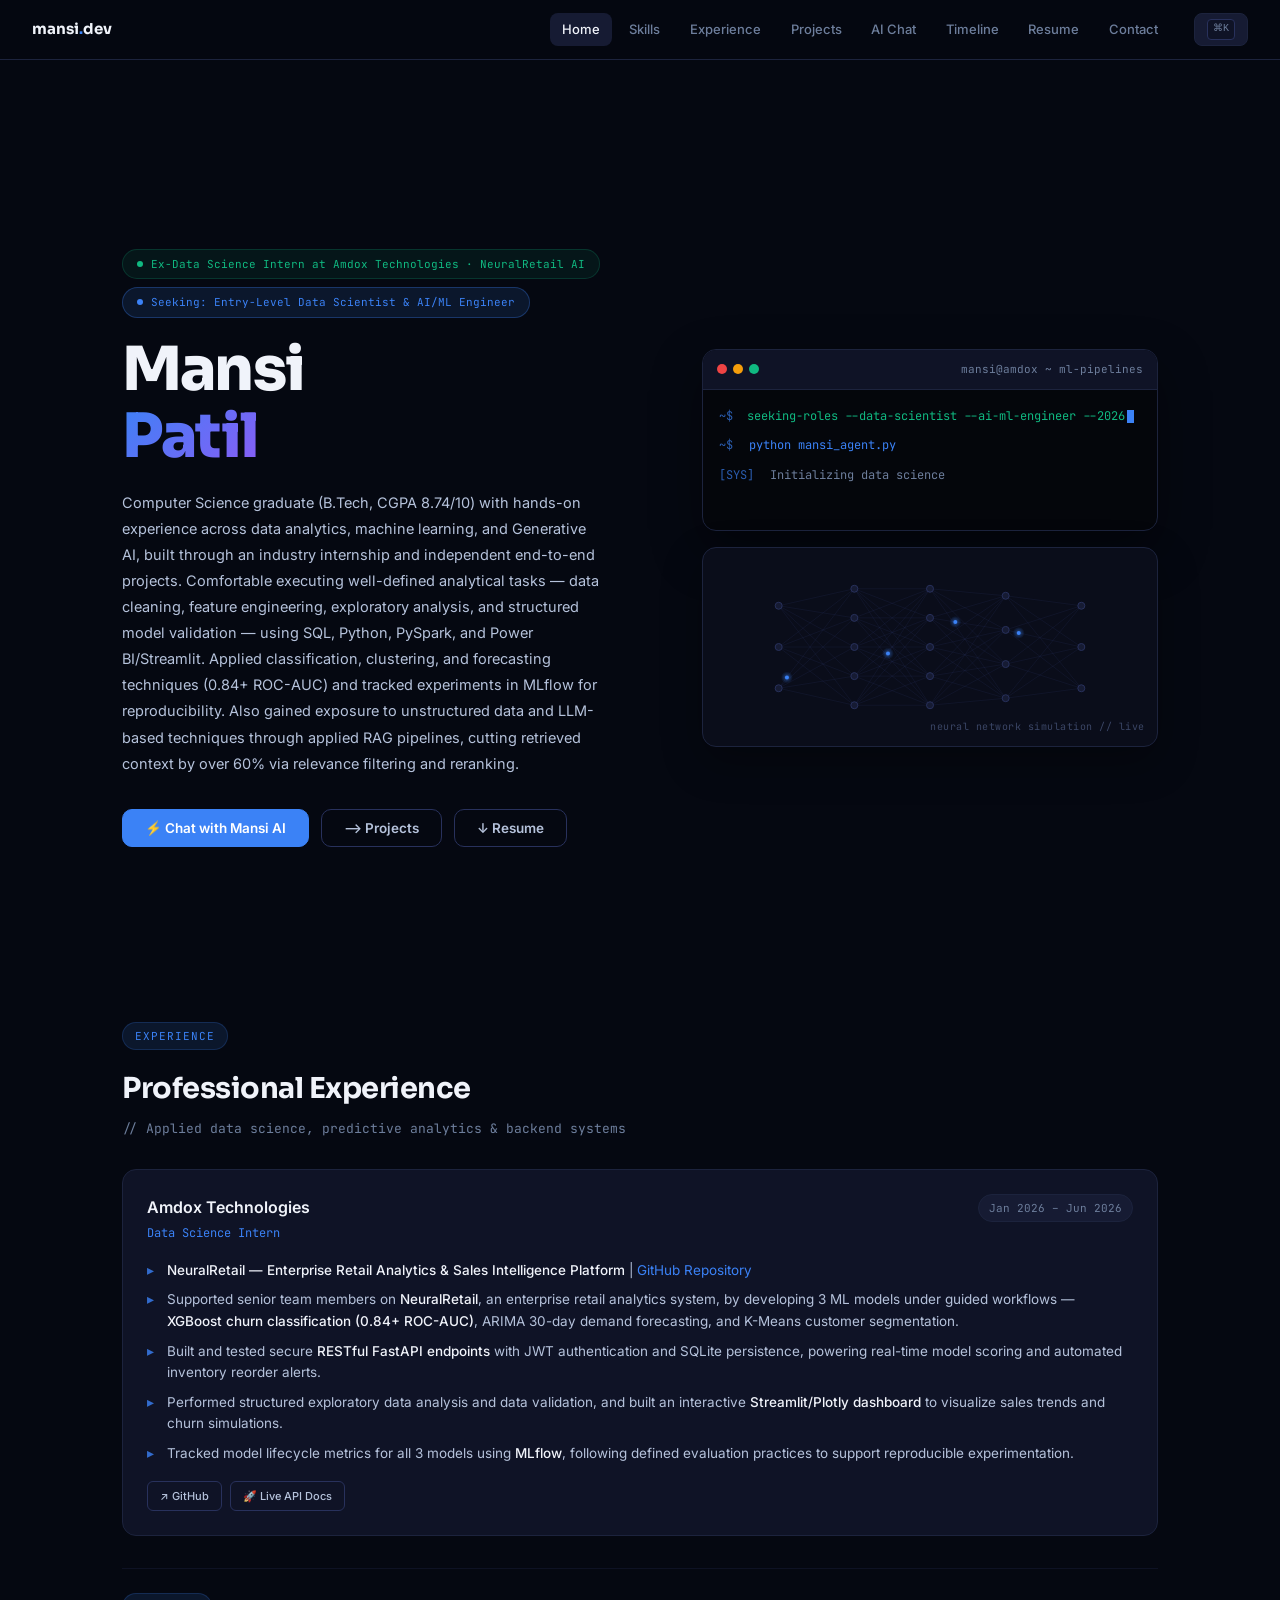
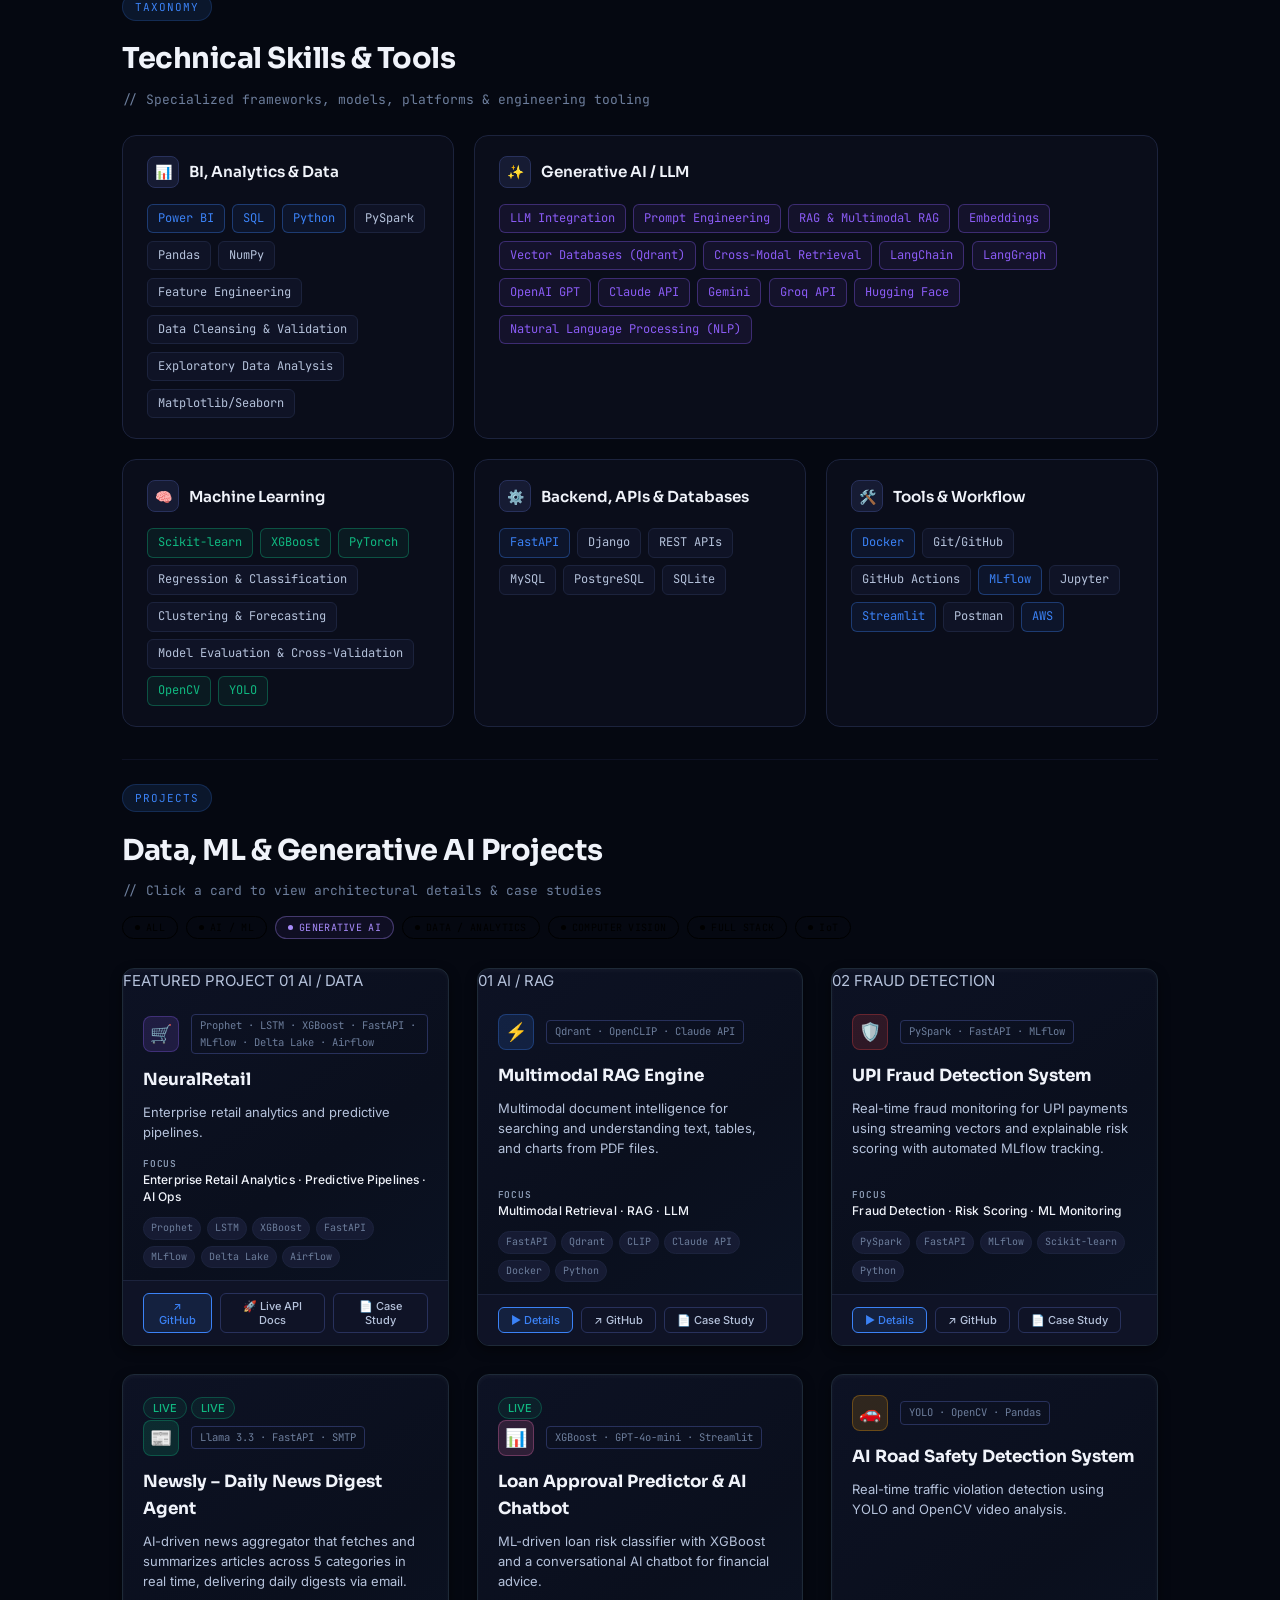
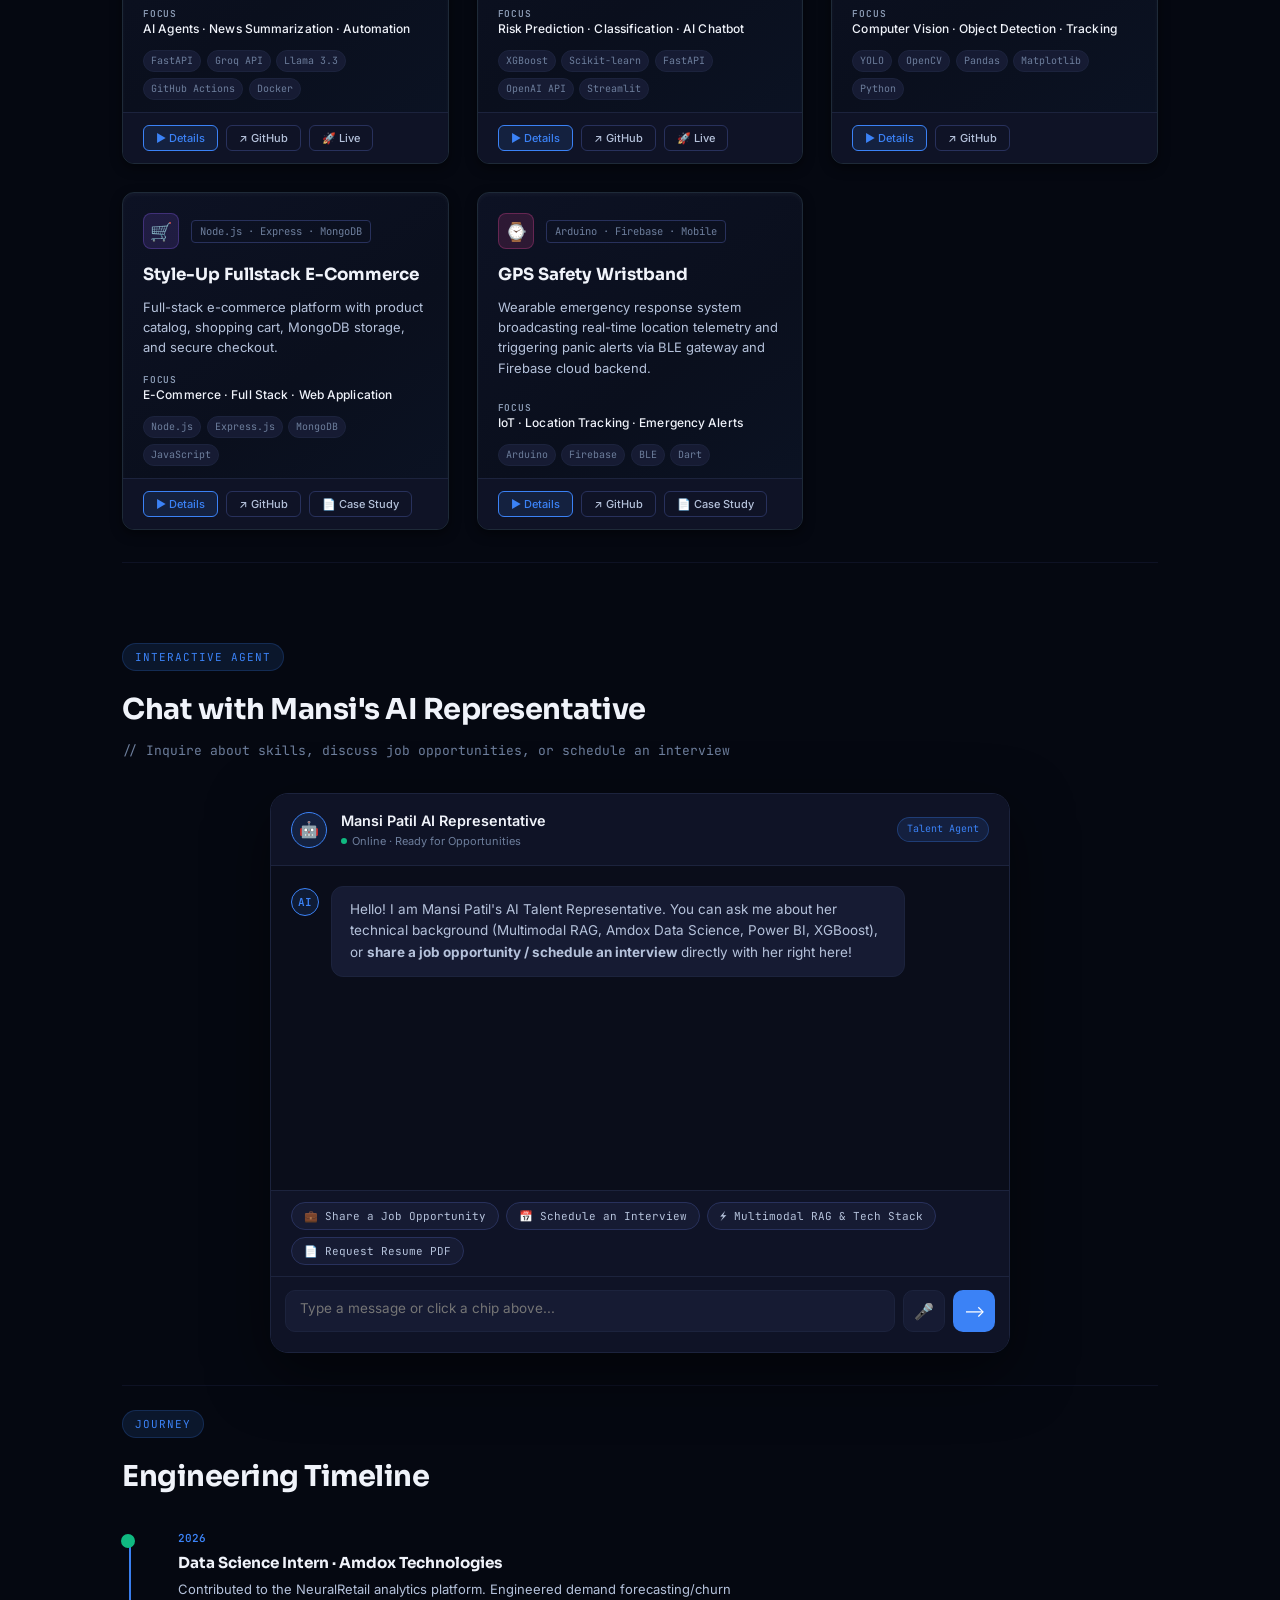
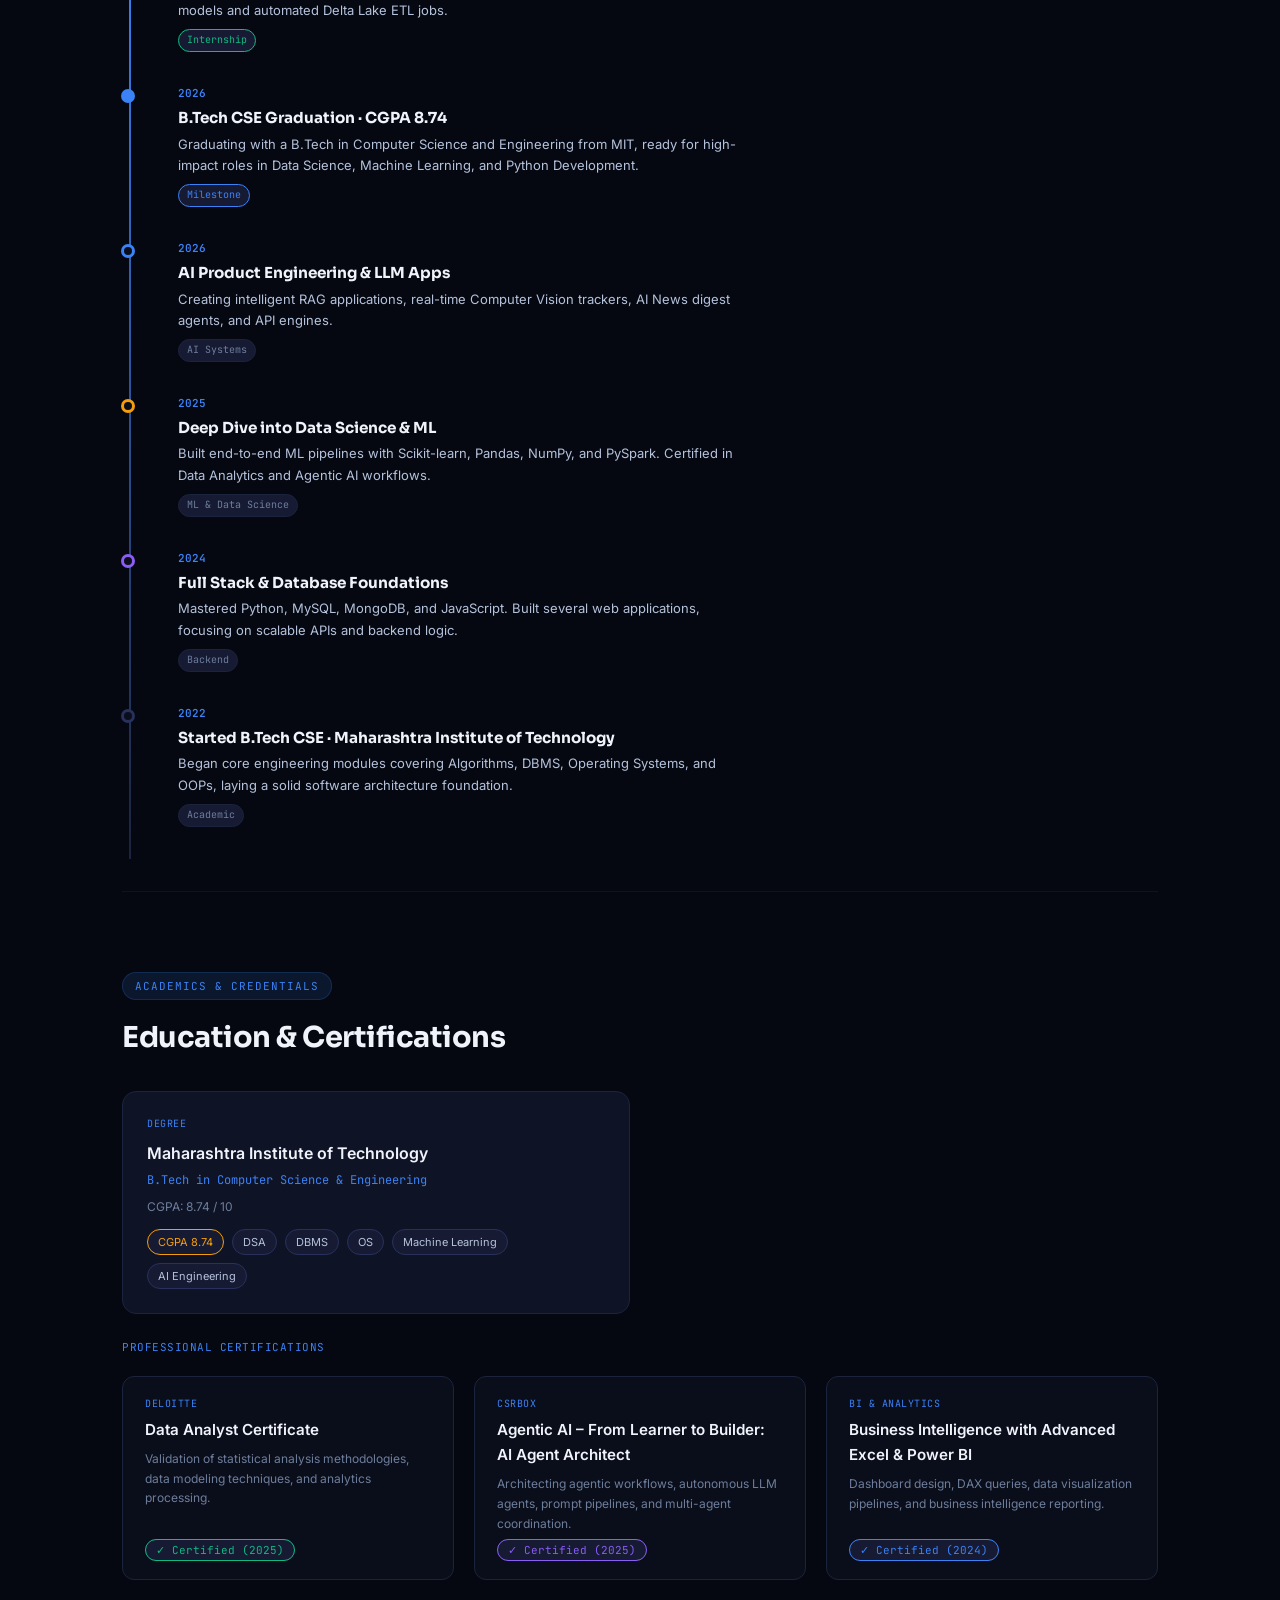
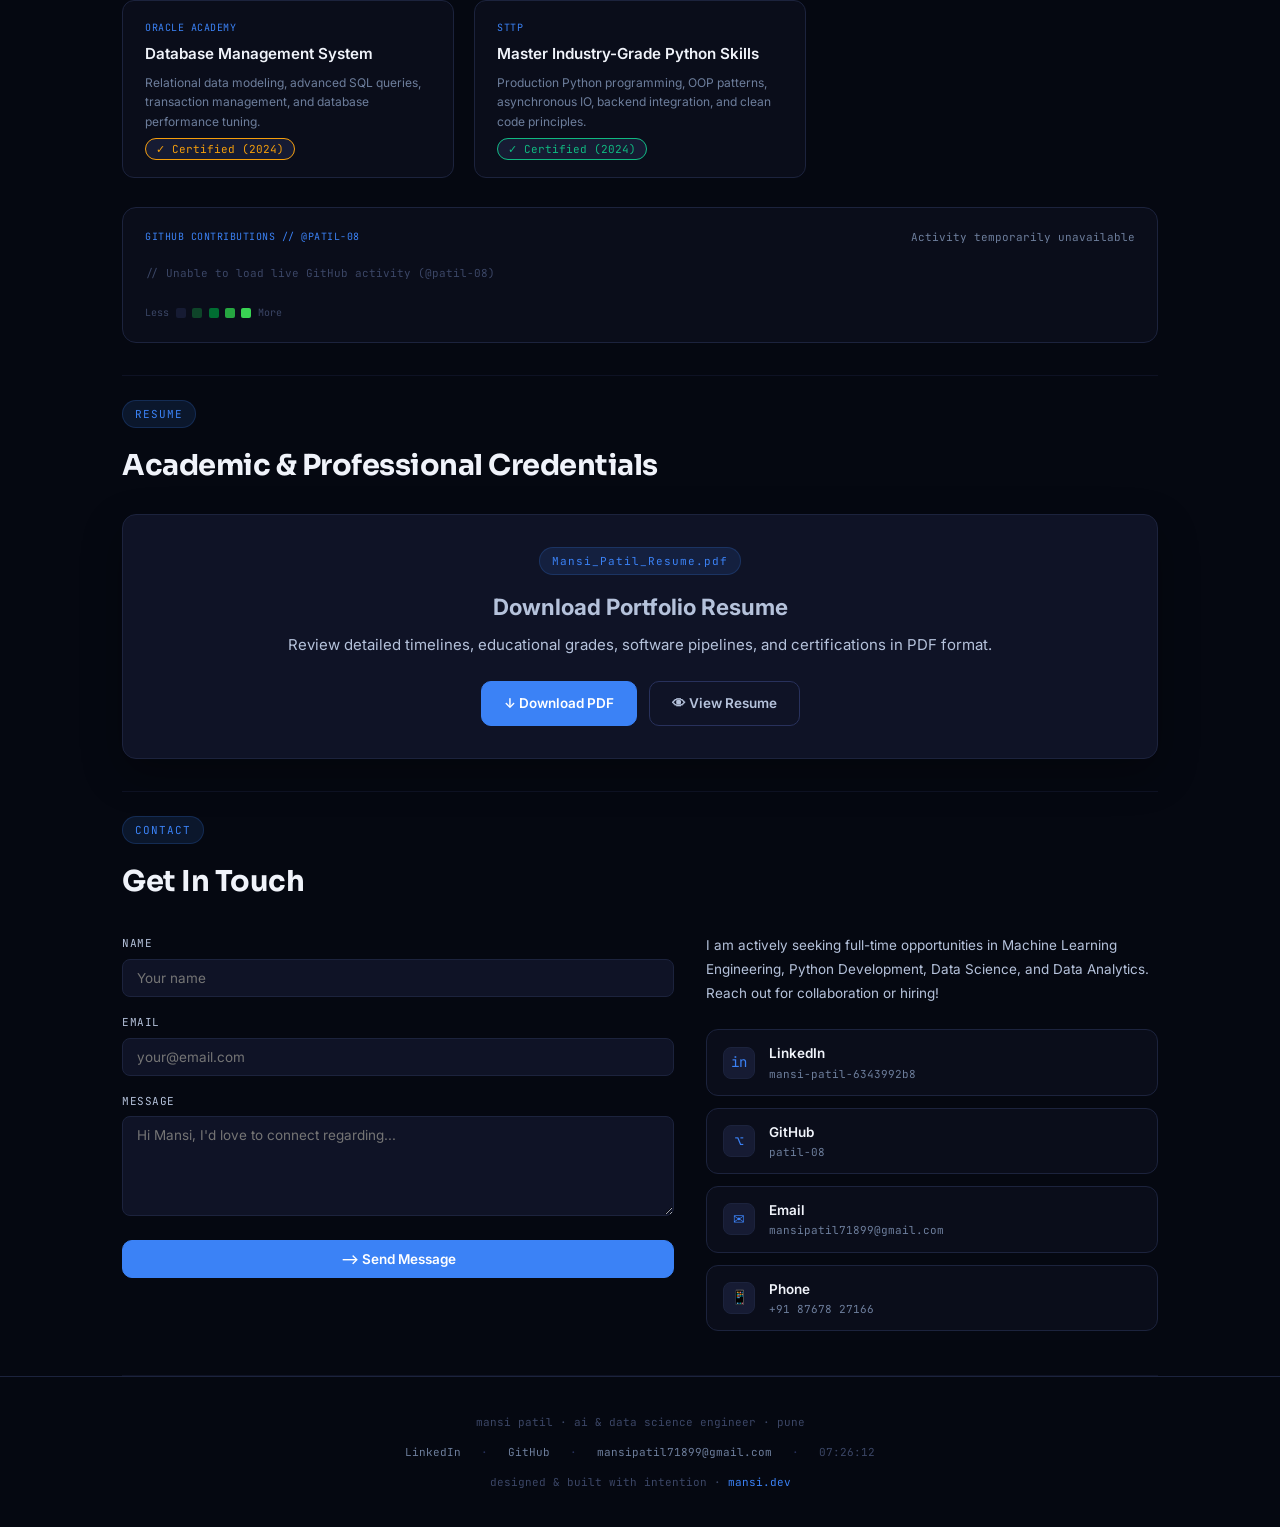
==== commit 73d6cce8: "Complete NeuralRetail case study" ====
--- a/index.html
+++ b/index.html
@@ -927,10 +927,17 @@
             <div class="bul">FastAPI backend, Redis caching, MLflow experiment management, Airflow scheduling, and Spark processing.</div>
           </div>
           <div>
+            <div class="mlbl">07 — CHALLENGES</div>
+            <div class="bul">Integrating multiple forecasting and classification models (Prophet, LSTM, XGBoost, LightGBM) into a unified pipeline.</div>
+            <div class="bul">Coordinating Spark ETL, FastAPI service, Redis caching, MLflow tracking, and Airflow orchestration.</div>
+            <div class="mlbl">08 — RESULTS</div>
+            <div class="bul">Churn classification model achieved ROC‑AUC > 0.84 (XGBoost).</div>
+            <div class="bul">Automated Spark ETL pipelines ingest retail data into Delta Lake.</div>
             <div class="mlbl">09 — TECH STACK</div>
             <div style="display:flex;flex-wrap:wrap;gap:0.35rem;margin-bottom:1rem">
-              <span class="tag">Prophet</span><span class="tag">LSTM</span><span class="tag">XGBoost</span><span class="tag">LightGBM</span><span class="tag">Spark</span><span class="tag">Delta Lake</span><span class="tag">FastAPI</span><span class="tag">Redis</span><span class="tag">MLflow</span><span class="tag">Airflow</span>
-            </div>
+              <span class="tag">Prophet</span><span class="tag">LSTM</span><span class="tag">XGBoost</span><span class="tag">LightGBL</span><span class="tag">Spark</span><span class="tag">Delta Lake</span><span class="tag">FastAPI</span><span class="tag">Redis</span><span class="tag">MLflow</span><span class="tag">Airflow</span>
+            </div>
+          </div>
           </div>
         </div>
           <div>
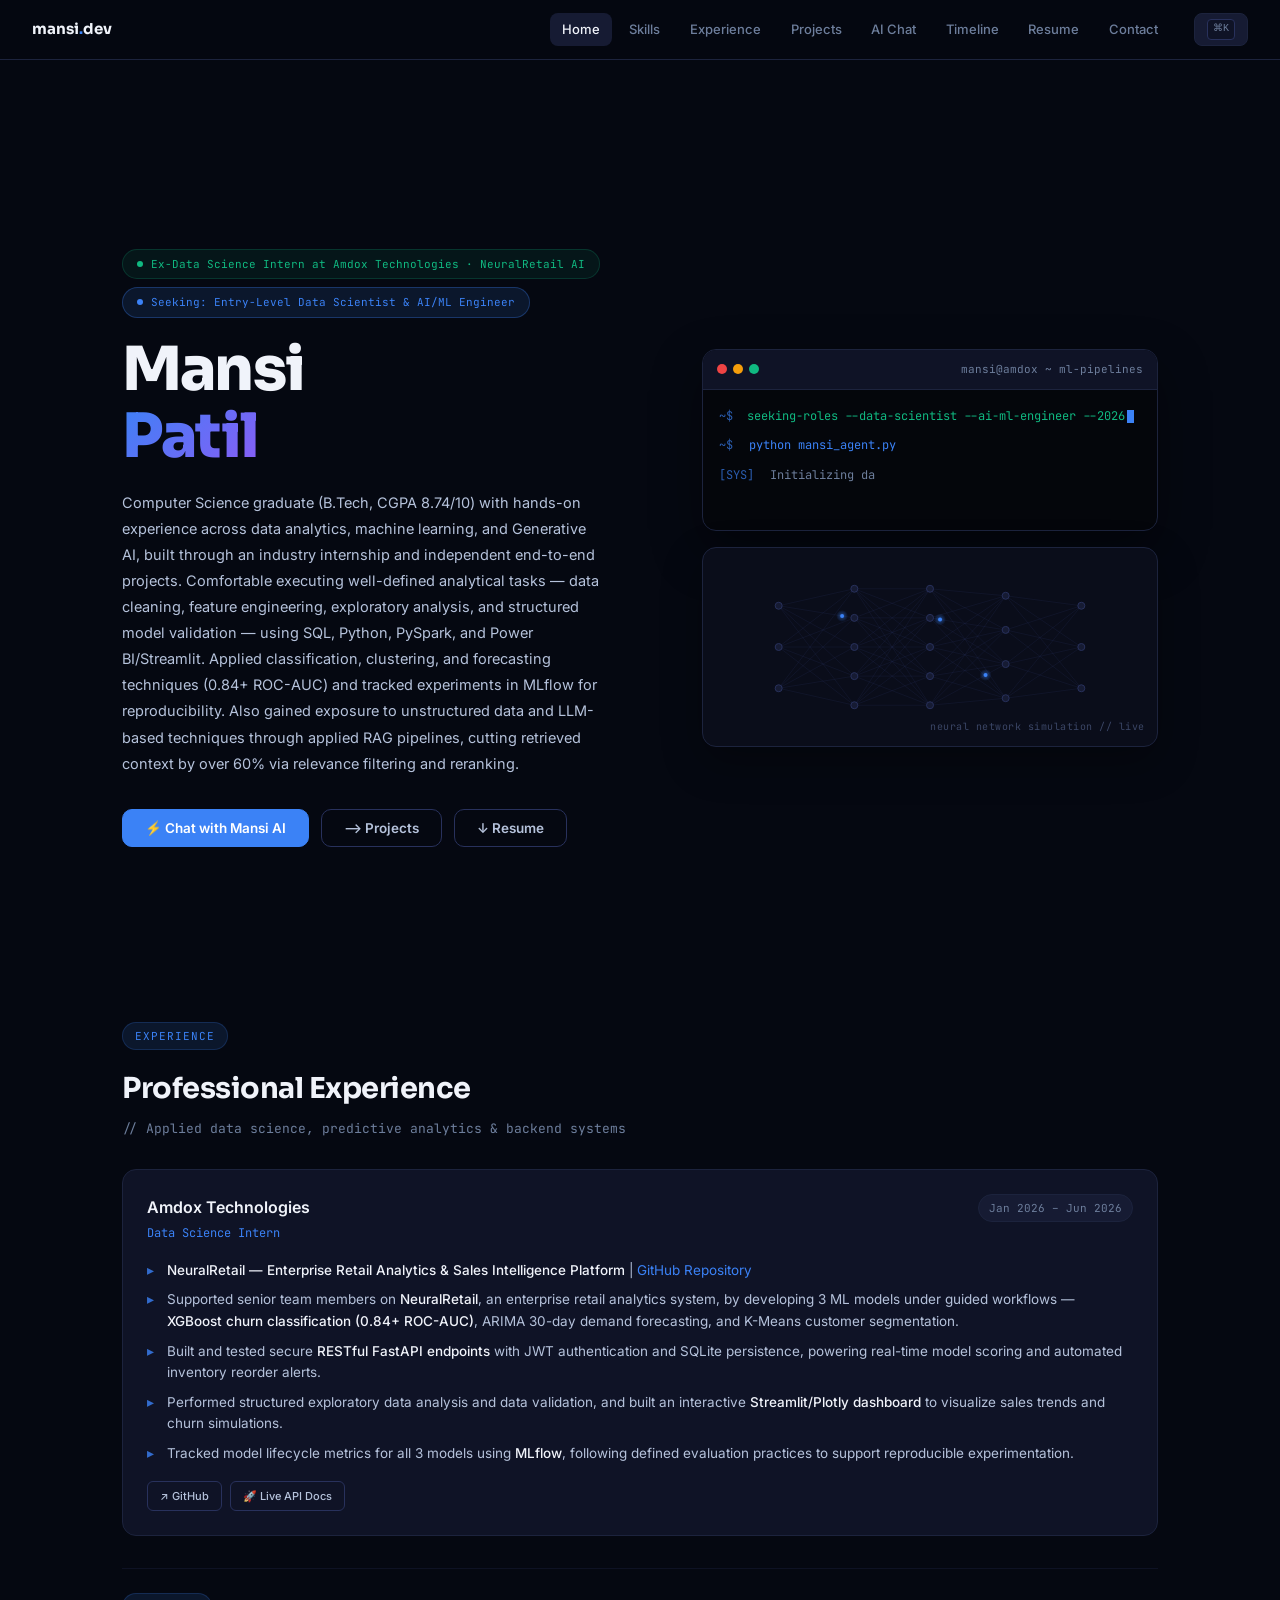
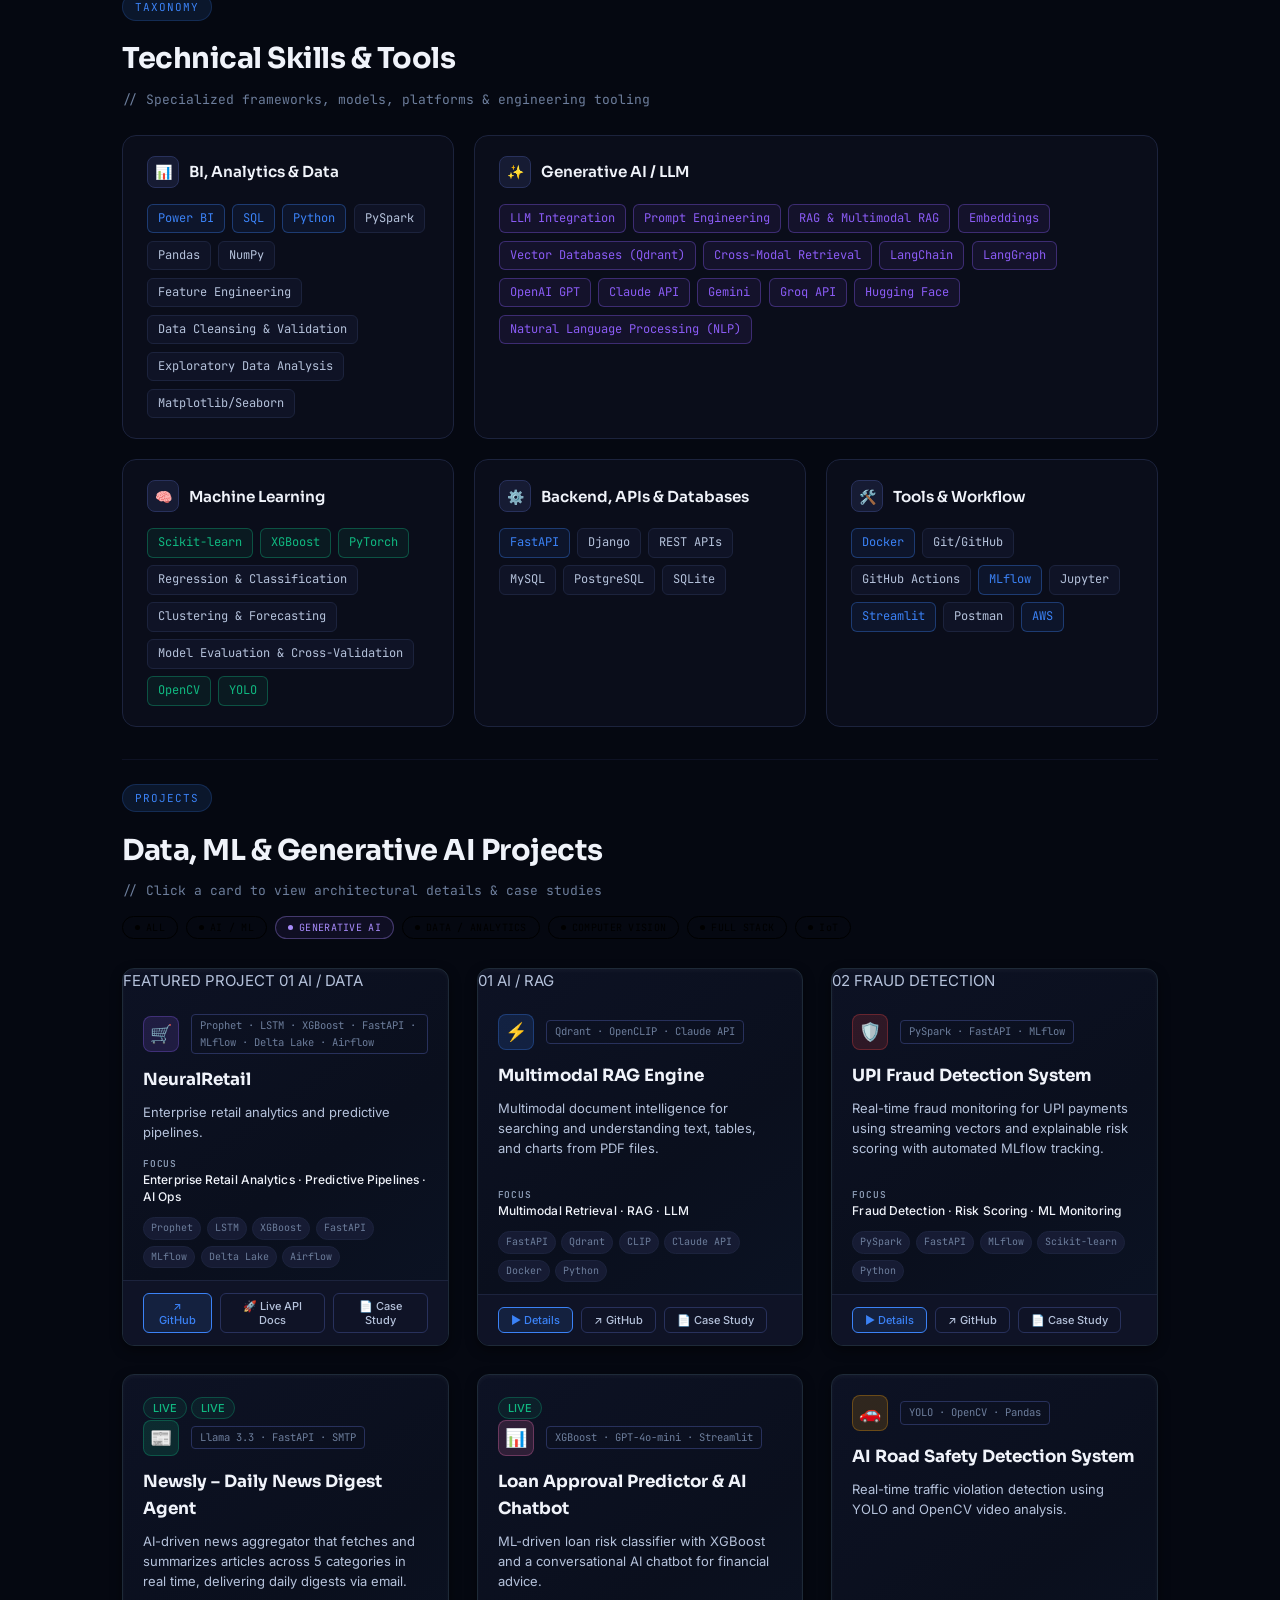
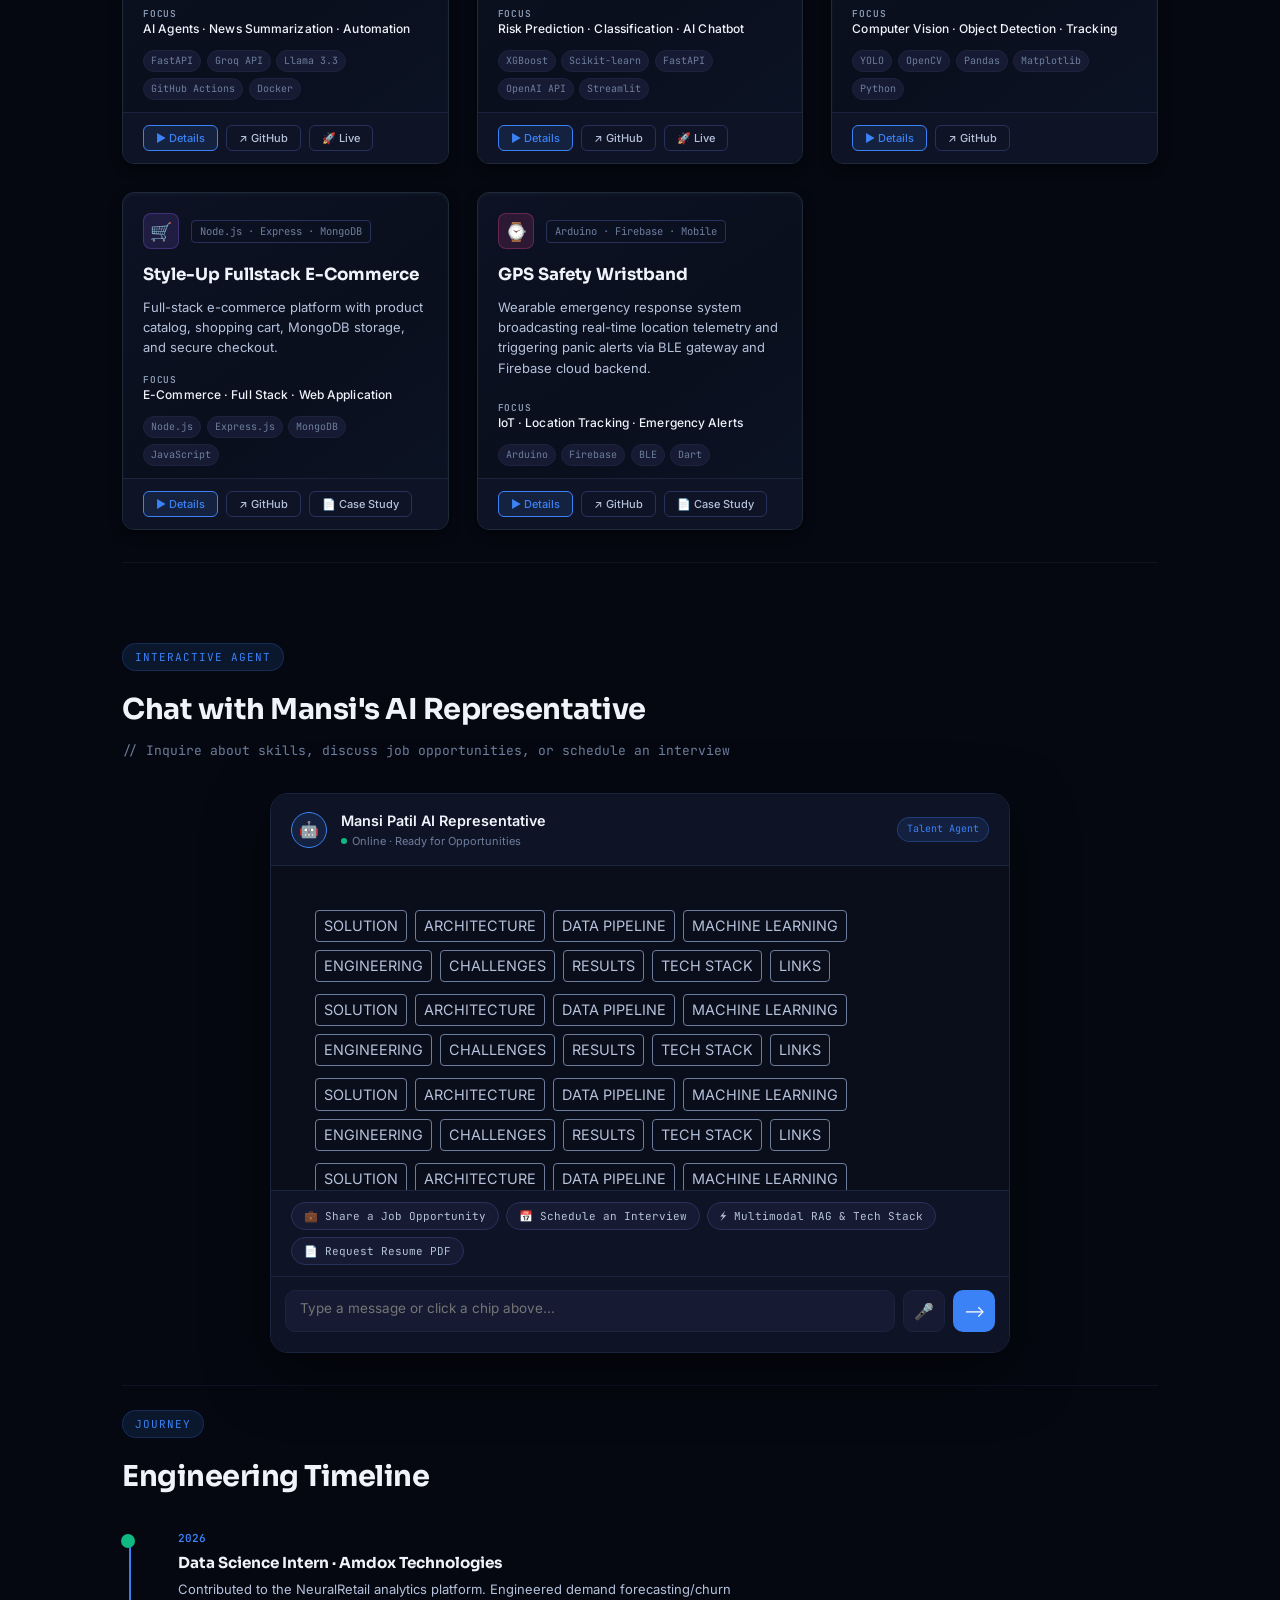
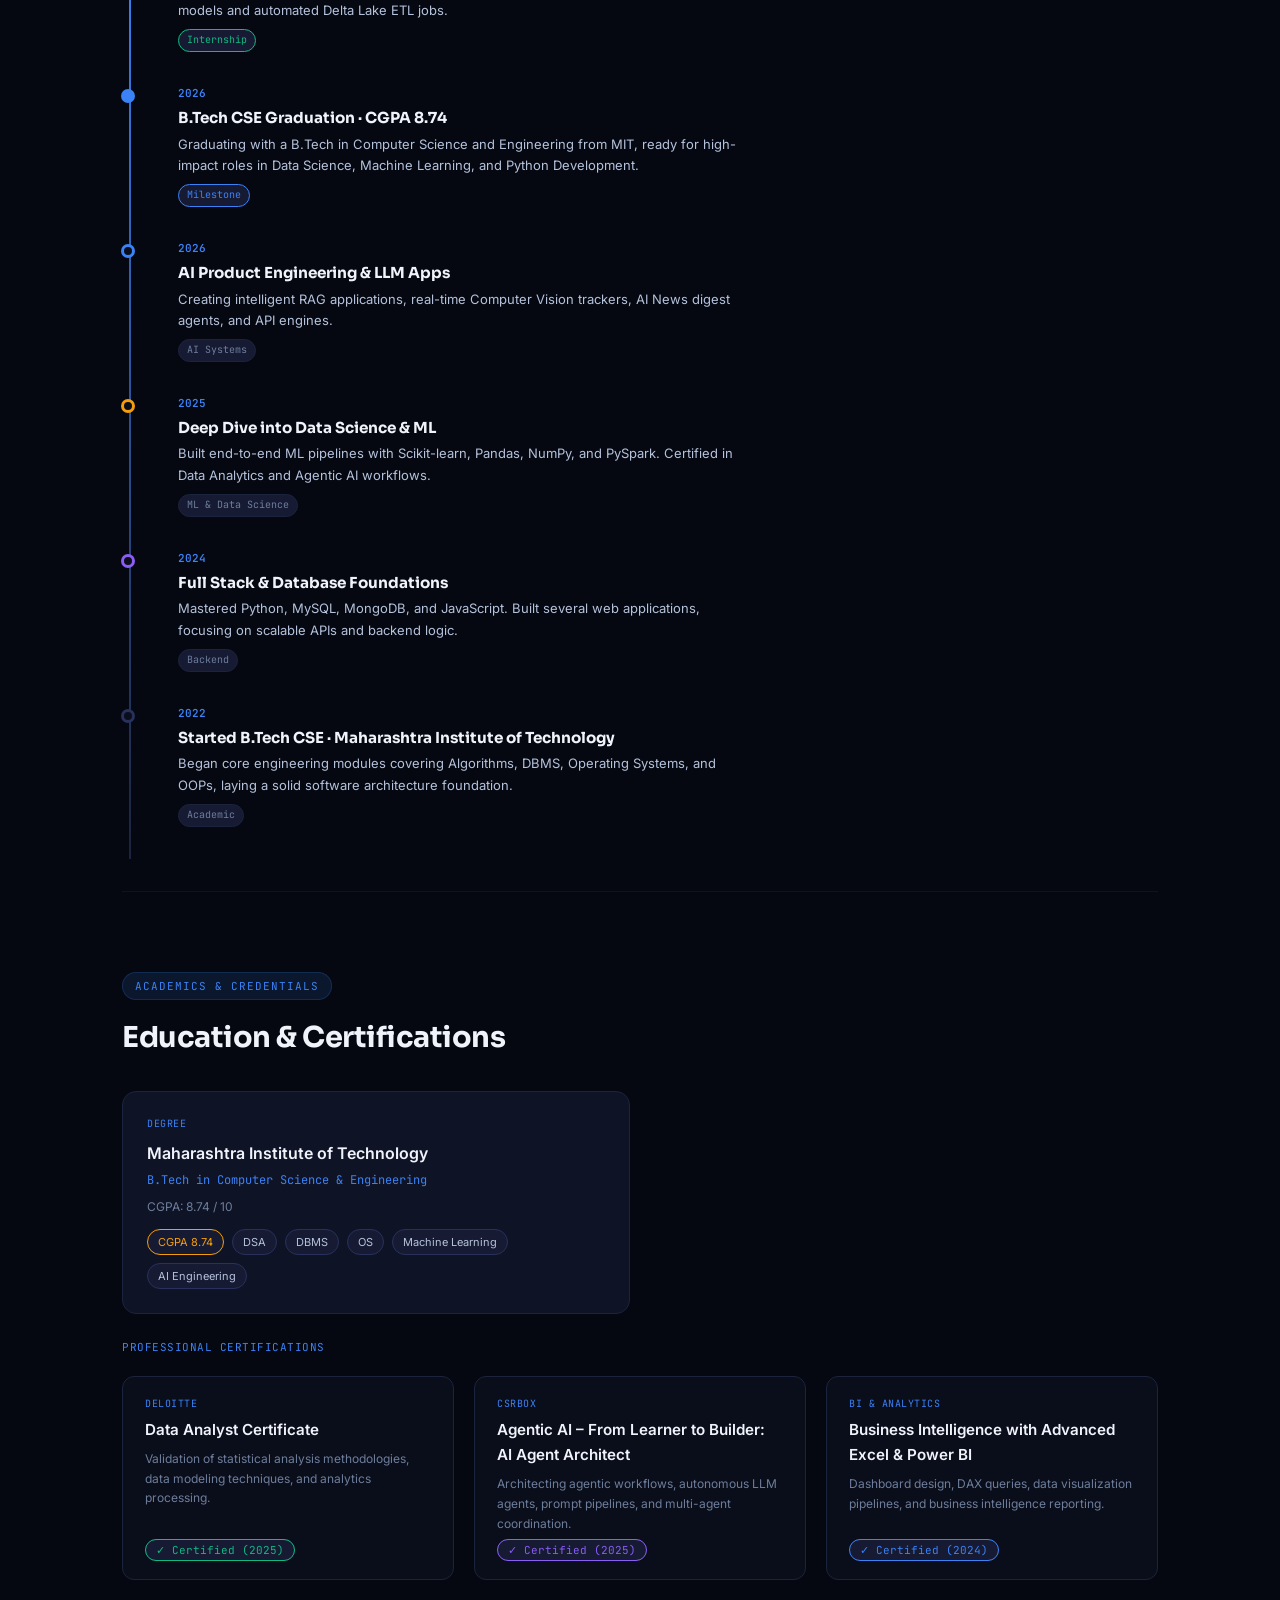
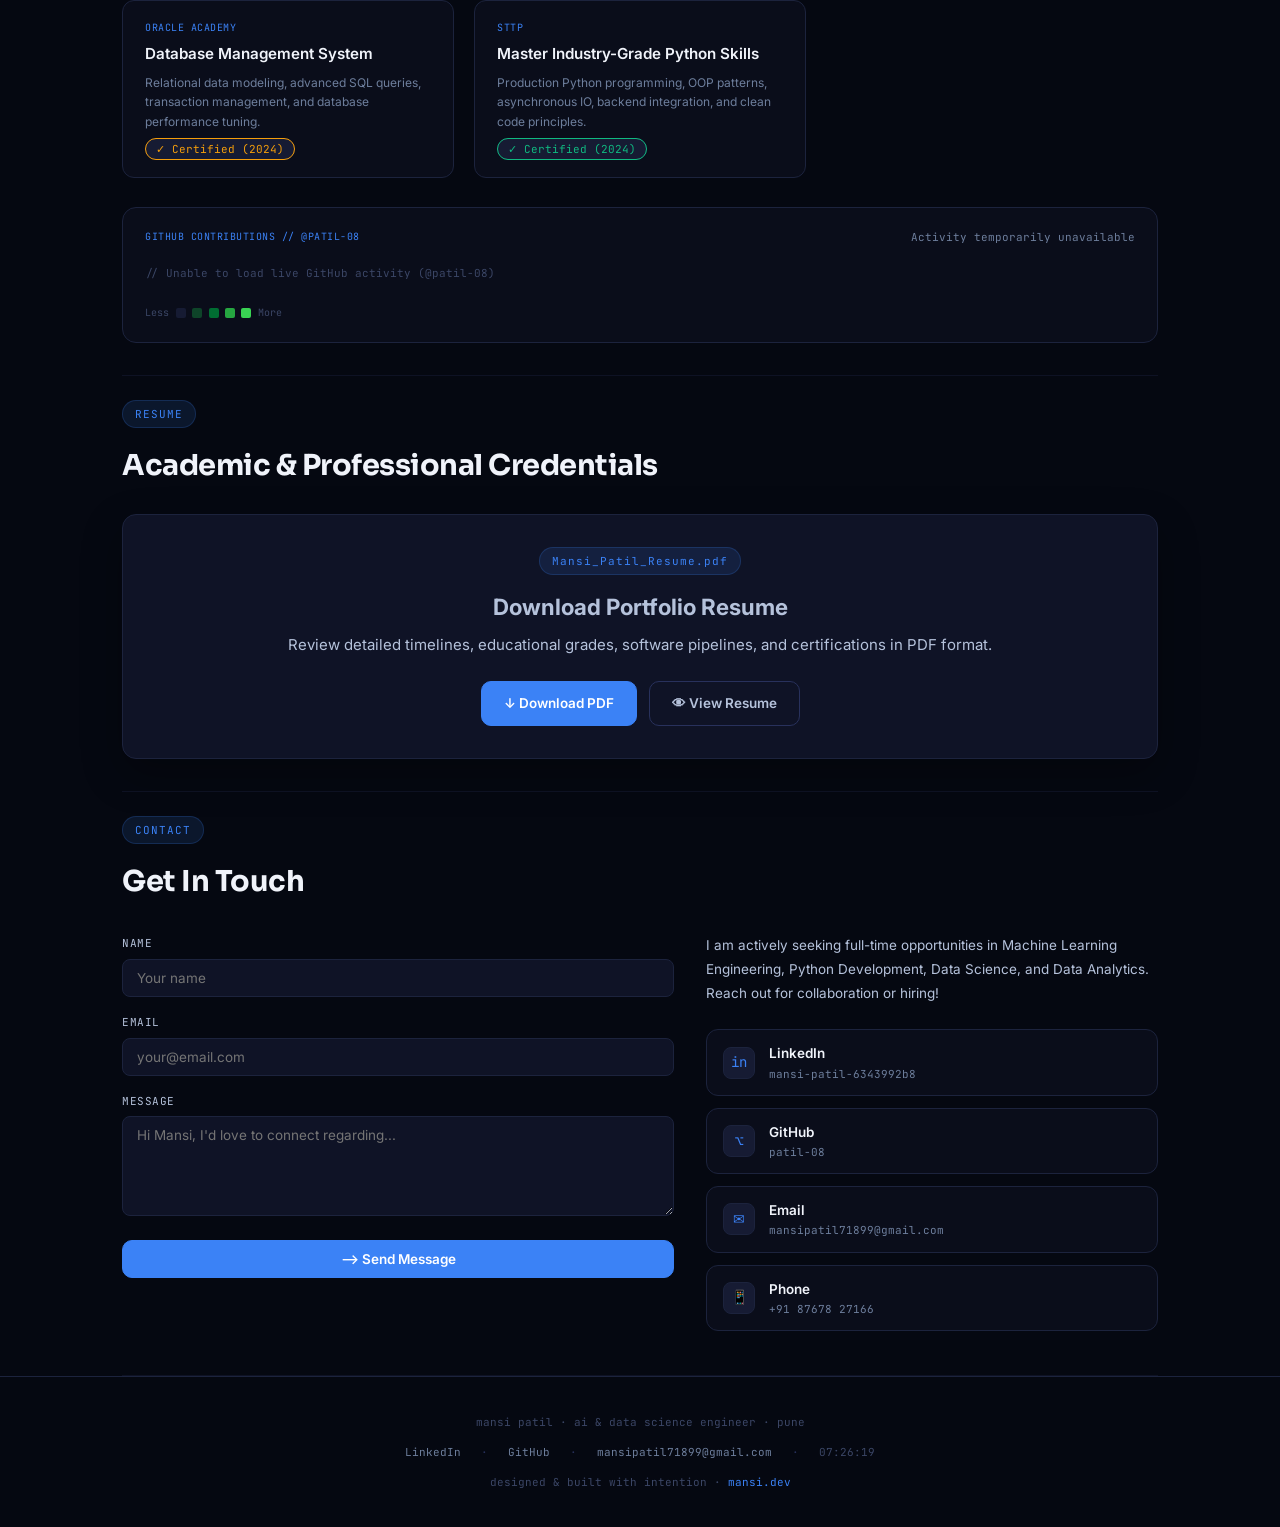
==== commit 15e7548d: "Add NeuralRetail case study navigation" ====
--- a/index.html
+++ b/index.html
@@ -471,7 +471,51 @@
         </div>
 
         <div class="cw-msgs" id="chatMsgs">
-          <div class="msg">
+          <div class="mb">
+            <div class="nav-tabs" style="display:flex;flex-wrap:wrap;gap:0.5rem;margin-bottom:0.75rem;">
+              <a href="#solution" style="color:var(--t1);text-decoration:none;padding:0.2rem 0.5rem;border:1px solid var(--t2);border-radius:4px;font-size:0.9rem;">SOLUTION</a>
+              <a href="#architecture" style="color:var(--t1);text-decoration:none;padding:0.2rem 0.5rem;border:1px solid var(--t2);border-radius:4px;font-size:0.9rem;">ARCHITECTURE</a>
+              <a href="#data-pipeline" style="color:var(--t1);text-decoration:none;padding:0.2rem 0.5rem;border:1px solid var(--t2);border-radius:4px;font-size:0.9rem;">DATA PIPELINE</a>
+              <a href="#machine-learning" style="color:var(--t1);text-decoration:none;padding:0.2rem 0.5rem;border:1px solid var(--t2);border-radius:4px;font-size:0.9rem;">MACHINE LEARNING</a>
+              <a href="#engineering" style="color:var(--t1);text-decoration:none;padding:0.2rem 0.5rem;border:1px solid var(--t2);border-radius:4px;font-size:0.9rem;">ENGINEERING</a>
+              <a href="#challenges" style="color:var(--t1);text-decoration:none;padding:0.2rem 0.5rem;border:1px solid var(--t2);border-radius:4px;font-size:0.9rem;">CHALLENGES</a>
+              <a href="#results" style="color:var(--t1);text-decoration:none;padding:0.2rem 0.5rem;border:1px solid var(--t2);border-radius:4px;font-size:0.9rem;">RESULTS</a>
+              <a href="#tech-stack" style="color:var(--t1);text-decoration:none;padding:0.2rem 0.5rem;border:1px solid var(--t2);border-radius:4px;font-size:0.9rem;">TECH STACK</a>
+              <a href="#links" style="color:var(--t1);text-decoration:none;padding:0.2rem 0.5rem;border:1px solid var(--t2);border-radius:4px;font-size:0.9rem;">LINKS</a>
+            </div>
+            <div class="nav-tabs" style="display:flex;flex-wrap:wrap;gap:0.5rem;margin-bottom:0.75rem;">
+              <a href="#solution" style="color:var(--t1);text-decoration:none;padding:0.2rem 0.5rem;border:1px solid var(--t2);border-radius:4px;font-size:0.9rem;">SOLUTION</a>
+              <a href="#architecture" style="color:var(--t1);text-decoration:none;padding:0.2rem 0.5rem;border:1px solid var(--t2);border-radius:4px;font-size:0.9rem;">ARCHITECTURE</a>
+              <a href="#data-pipeline" style="color:var(--t1);text-decoration:none;padding:0.2rem 0.5rem;border:1px solid var(--t2);border-radius:4px;font-size:0.9rem;">DATA PIPELINE</a>
+              <a href="#machine-learning" style="color:var(--t1);text-decoration:none;padding:0.2rem 0.5rem;border:1px solid var(--t2);border-radius:4px;font-size:0.9rem;">MACHINE LEARNING</a>
+              <a href="#engineering" style="color:var(--t1);text-decoration:none;padding:0.2rem 0.5rem;border:1px solid var(--t2);border-radius:4px;font-size:0.9rem;">ENGINEERING</a>
+              <a href="#challenges" style="color:var(--t1);text-decoration:none;padding:0.2rem 0.5rem;border:1px solid var(--t2);border-radius:4px;font-size:0.9rem;">CHALLENGES</a>
+              <a href="#results" style="color:var(--t1);text-decoration:none;padding:0.2rem 0.5rem;border:1px solid var(--t2);border-radius:4px;font-size:0.9rem;">RESULTS</a>
+              <a href="#tech-stack" style="color:var(--t1);text-decoration:none;padding:0.2rem 0.5rem;border:1px solid var(--t2);border-radius:4px;font-size:0.9rem;">TECH STACK</a>
+              <a href="#links" style="color:var(--t1);text-decoration:none;padding:0.2rem 0.5rem;border:1px solid var(--t2);border-radius:4px;font-size:0.9rem;">LINKS</a>
+            </div>
+            <div class="nav-tabs" style="display:flex;flex-wrap:wrap;gap:0.5rem;margin-bottom:0.75rem;">
+              <a href="#solution" style="color:var(--t1);text-decoration:none;padding:0.2rem 0.5rem;border:1px solid var(--t2);border-radius:4px;font-size:0.9rem;">SOLUTION</a>
+              <a href="#architecture" style="color:var(--t1);text-decoration:none;padding:0.2rem 0.5rem;border:1px solid var(--t2);border-radius:4px;font-size:0.9rem;">ARCHITECTURE</a>
+              <a href="#data-pipeline" style="color:var(--t1);text-decoration:none;padding:0.2rem 0.5rem;border:1px solid var(--t2);border-radius:4px;font-size:0.9rem;">DATA PIPELINE</a>
+              <a href="#machine-learning" style="color:var(--t1);text-decoration:none;padding:0.2rem 0.5rem;border:1px solid var(--t2);border-radius:4px;font-size:0.9rem;">MACHINE LEARNING</a>
+              <a href="#engineering" style="color:var(--t1);text-decoration:none;padding:0.2rem 0.5rem;border:1px solid var(--t2);border-radius:4px;font-size:0.9rem;">ENGINEERING</a>
+              <a href="#challenges" style="color:var(--t1);text-decoration:none;padding:0.2rem 0.5rem;border:1px solid var(--t2);border-radius:4px;font-size:0.9rem;">CHALLENGES</a>
+              <a href="#results" style="color:var(--t1);text-decoration:none;padding:0.2rem 0.5rem;border:1px solid var(--t2);border-radius:4px;font-size:0.9rem;">RESULTS</a>
+              <a href="#tech-stack" style="color:var(--t1);text-decoration:none;padding:0.2rem 0.5rem;border:1px solid var(--t2);border-radius:4px;font-size:0.9rem;">TECH STACK</a>
+              <a href="#links" style="color:var(--t1);text-decoration:none;padding:0.2rem 0.5rem;border:1px solid var(--t2);border-radius:4px;font-size:0.9rem;">LINKS</a>
+            </div>
+            <div class="nav-tabs" style="display:flex;flex-wrap:wrap;gap:0.5rem;margin-bottom:0.75rem;">
+              <a href="#solution" style="color:var(--t1);text-decoration:none;padding:0.2rem 0.5rem;border:1px solid var(--t2);border-radius:4px;font-size:0.9rem;">SOLUTION</a>
+              <a href="#architecture" style="color:var(--t1);text-decoration:none;padding:0.2rem 0.5rem;border:1px solid var(--t2);border-radius:4px;font-size:0.9rem;">ARCHITECTURE</a>
+              <a href="#data-pipeline" style="color:var(--t1);text-decoration:none;padding:0.2rem 0.5rem;border:1px solid var(--t2);border-radius:4px;font-size:0.9rem;">DATA PIPELINE</a>
+              <a href="#machine-learning" style="color:var(--t1);text-decoration:none;padding:0.2rem 0.5rem;border:1px solid var(--t2);border-radius:4px;font-size:0.9rem;">MACHINE LEARNING</a>
+              <a href="#engineering" style="color:var(--t1);text-decoration:none;padding:0.2rem 0.5rem;border:1px solid var(--t2);border-radius:4px;font-size:0.9rem;">ENGINEERING</a>
+              <a href="#challenges" style="color:var(--t1);text-decoration:none;padding:0.2rem 0.5rem;border:1px solid var(--t2);border-radius:4px;font-size:0.9rem;">CHALLENGES</a>
+              <a href="#results" style="color:var(--t1);text-decoration:none;padding:0.2rem 0.5rem;border:1px solid var(--t2);border-radius:4px;font-size:0.9rem;">RESULTS</a>
+              <a href="#tech-stack" style="color:var(--t1);text-decoration:none;padding:0.2rem 0.5rem;border:1px solid var(--t2);border-radius:4px;font-size:0.9rem;">TECH STACK</a>
+              <a href="#links" style="color:var(--t1);text-decoration:none;padding:0.2rem 0.5rem;border:1px solid var(--t2);border-radius:4px;font-size:0.9rem;">LINKS</a>
+            </div>
             <div class="msg-av av-ai">AI</div>
             <div class="bubble ai-b">Hello! I am Mansi Patil's AI Talent Representative. You can ask me about her technical background (Multimodal RAG, Amdox Data Science, Power BI, XGBoost), or <b>share a job opportunity / schedule an interview</b> directly with her right here!</div>
           </div>
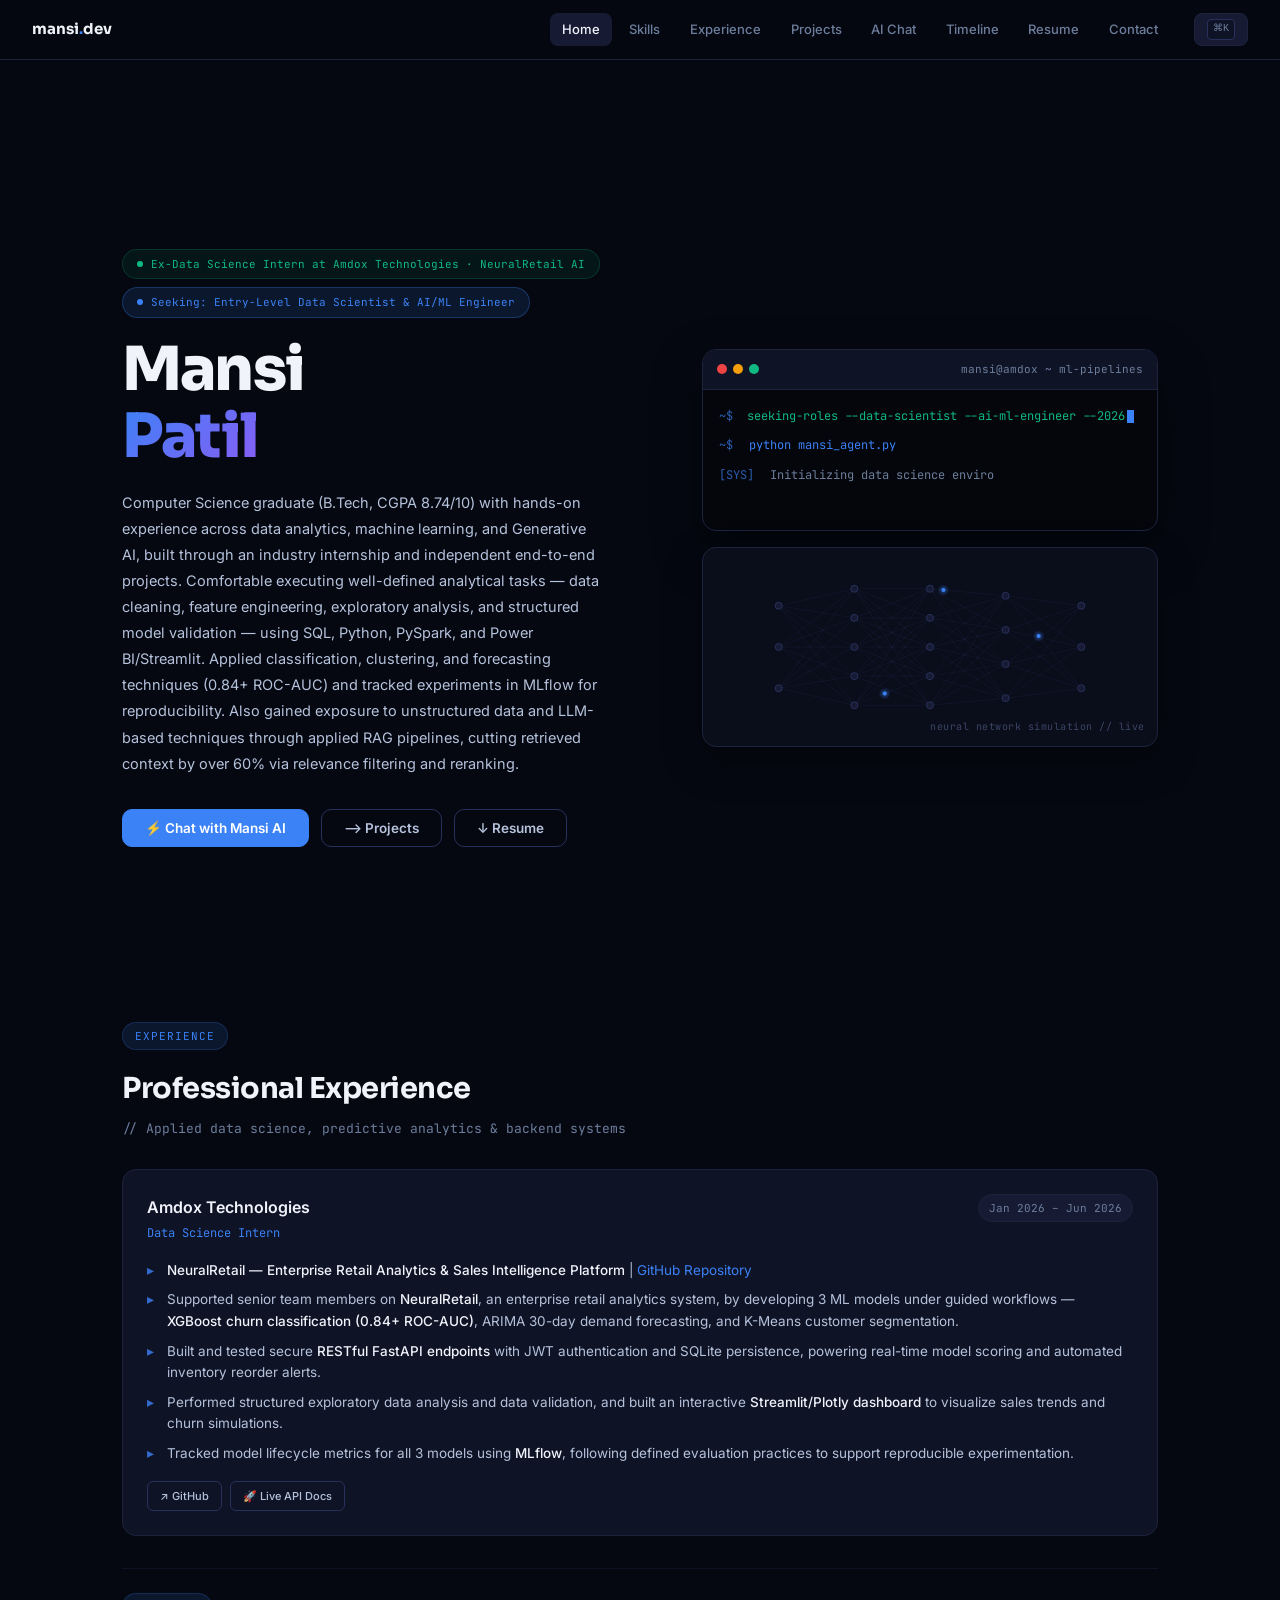
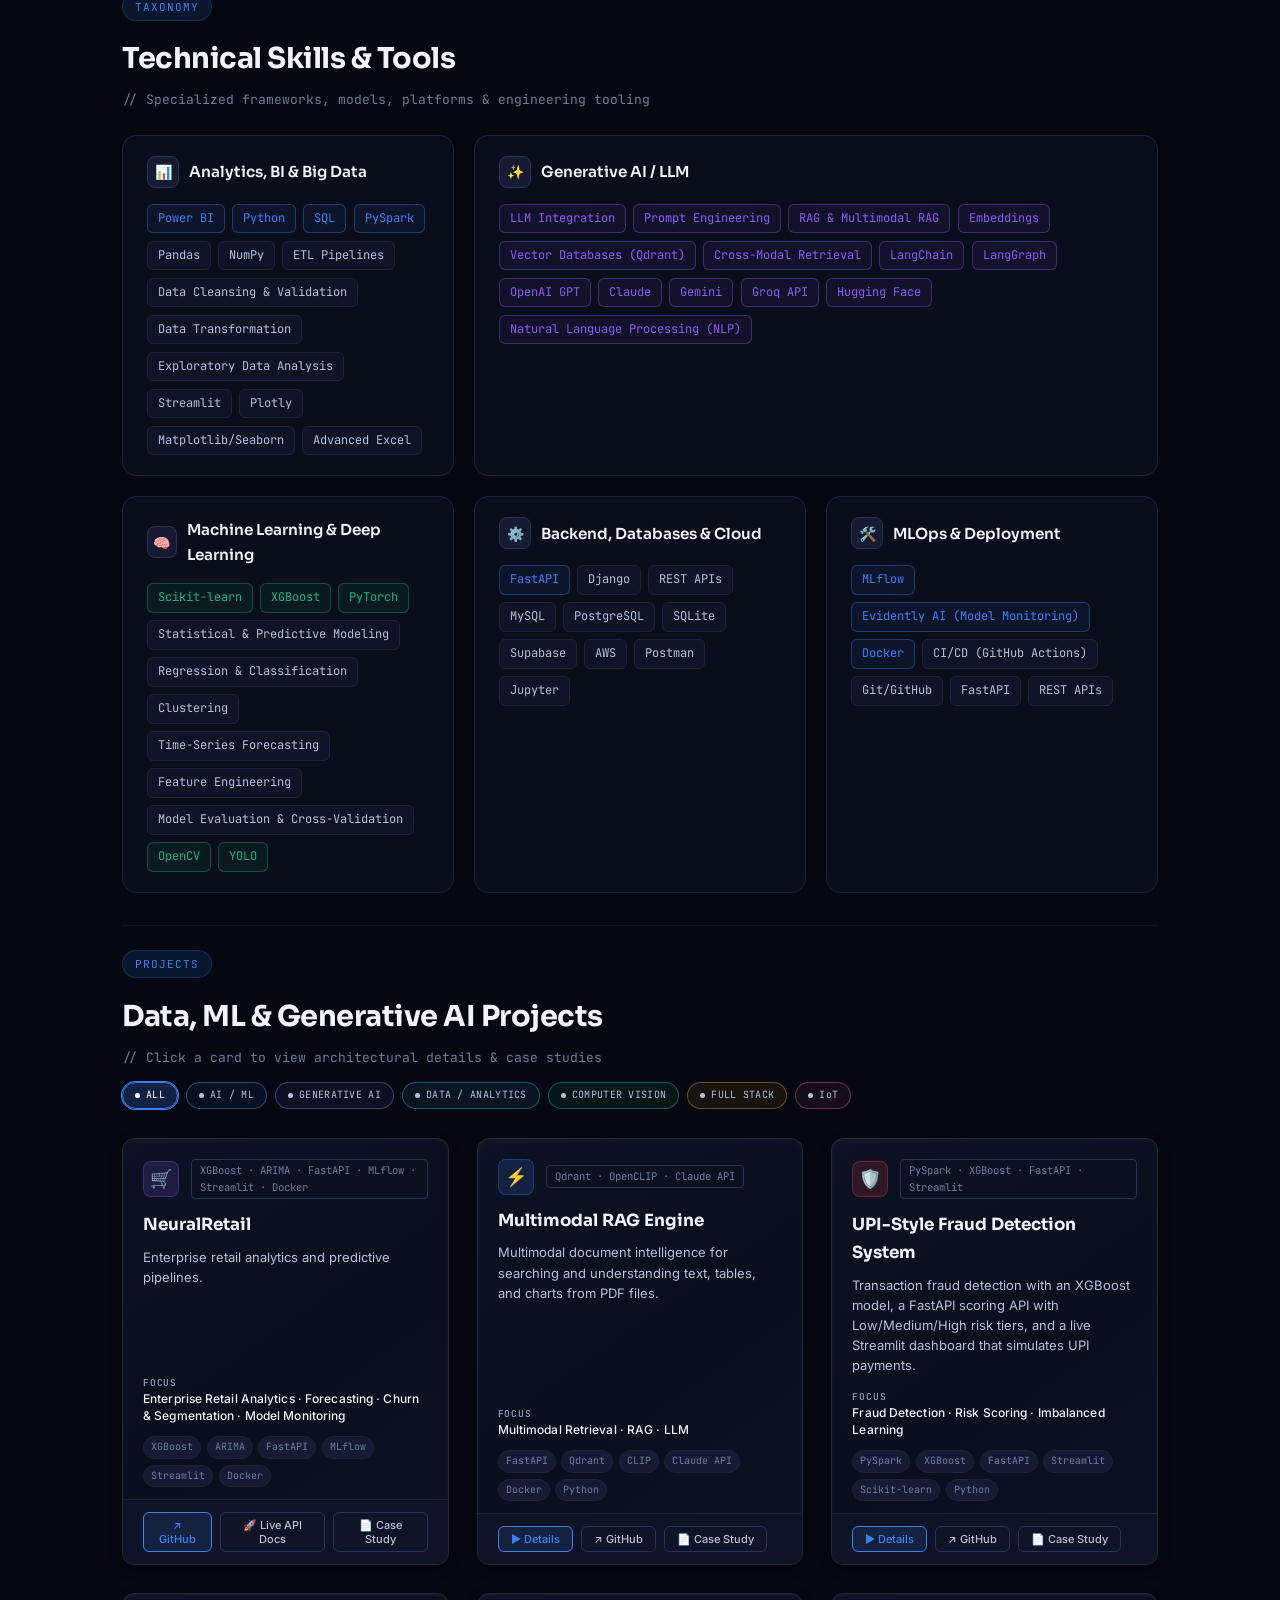
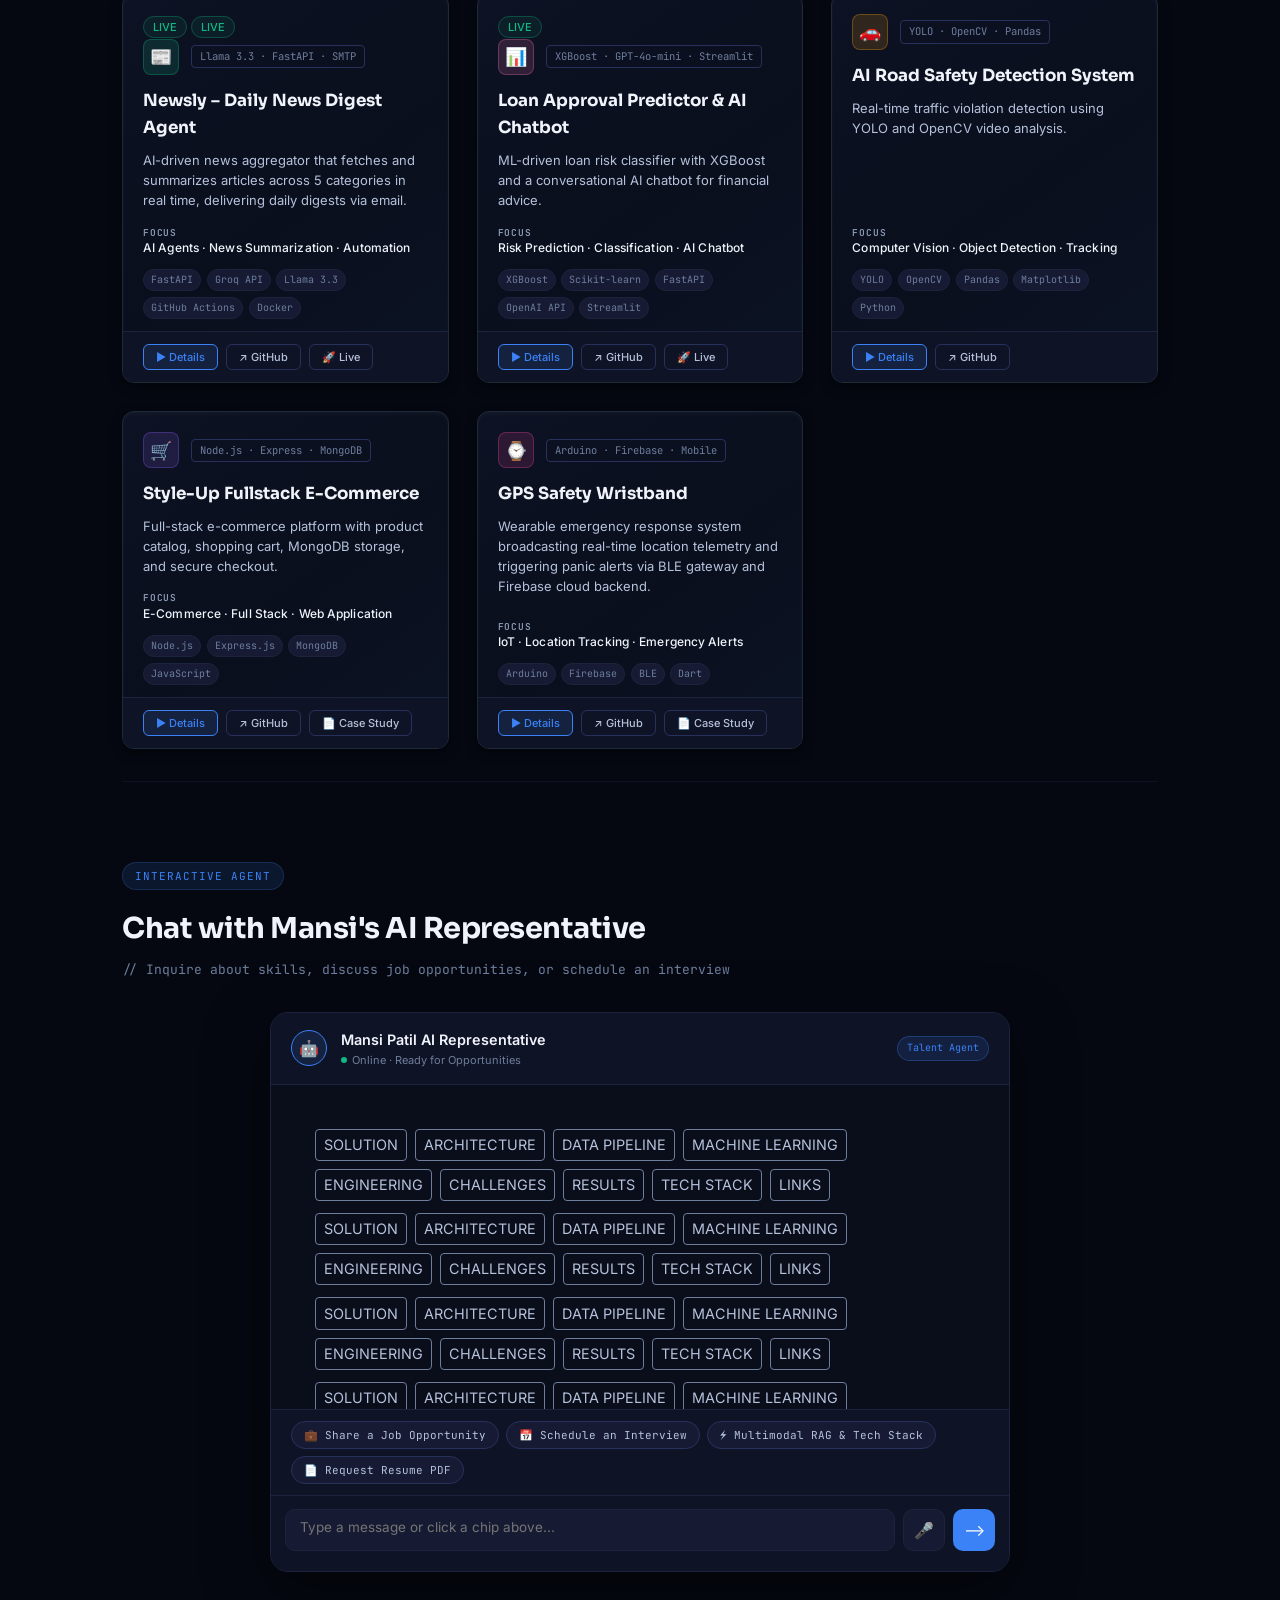
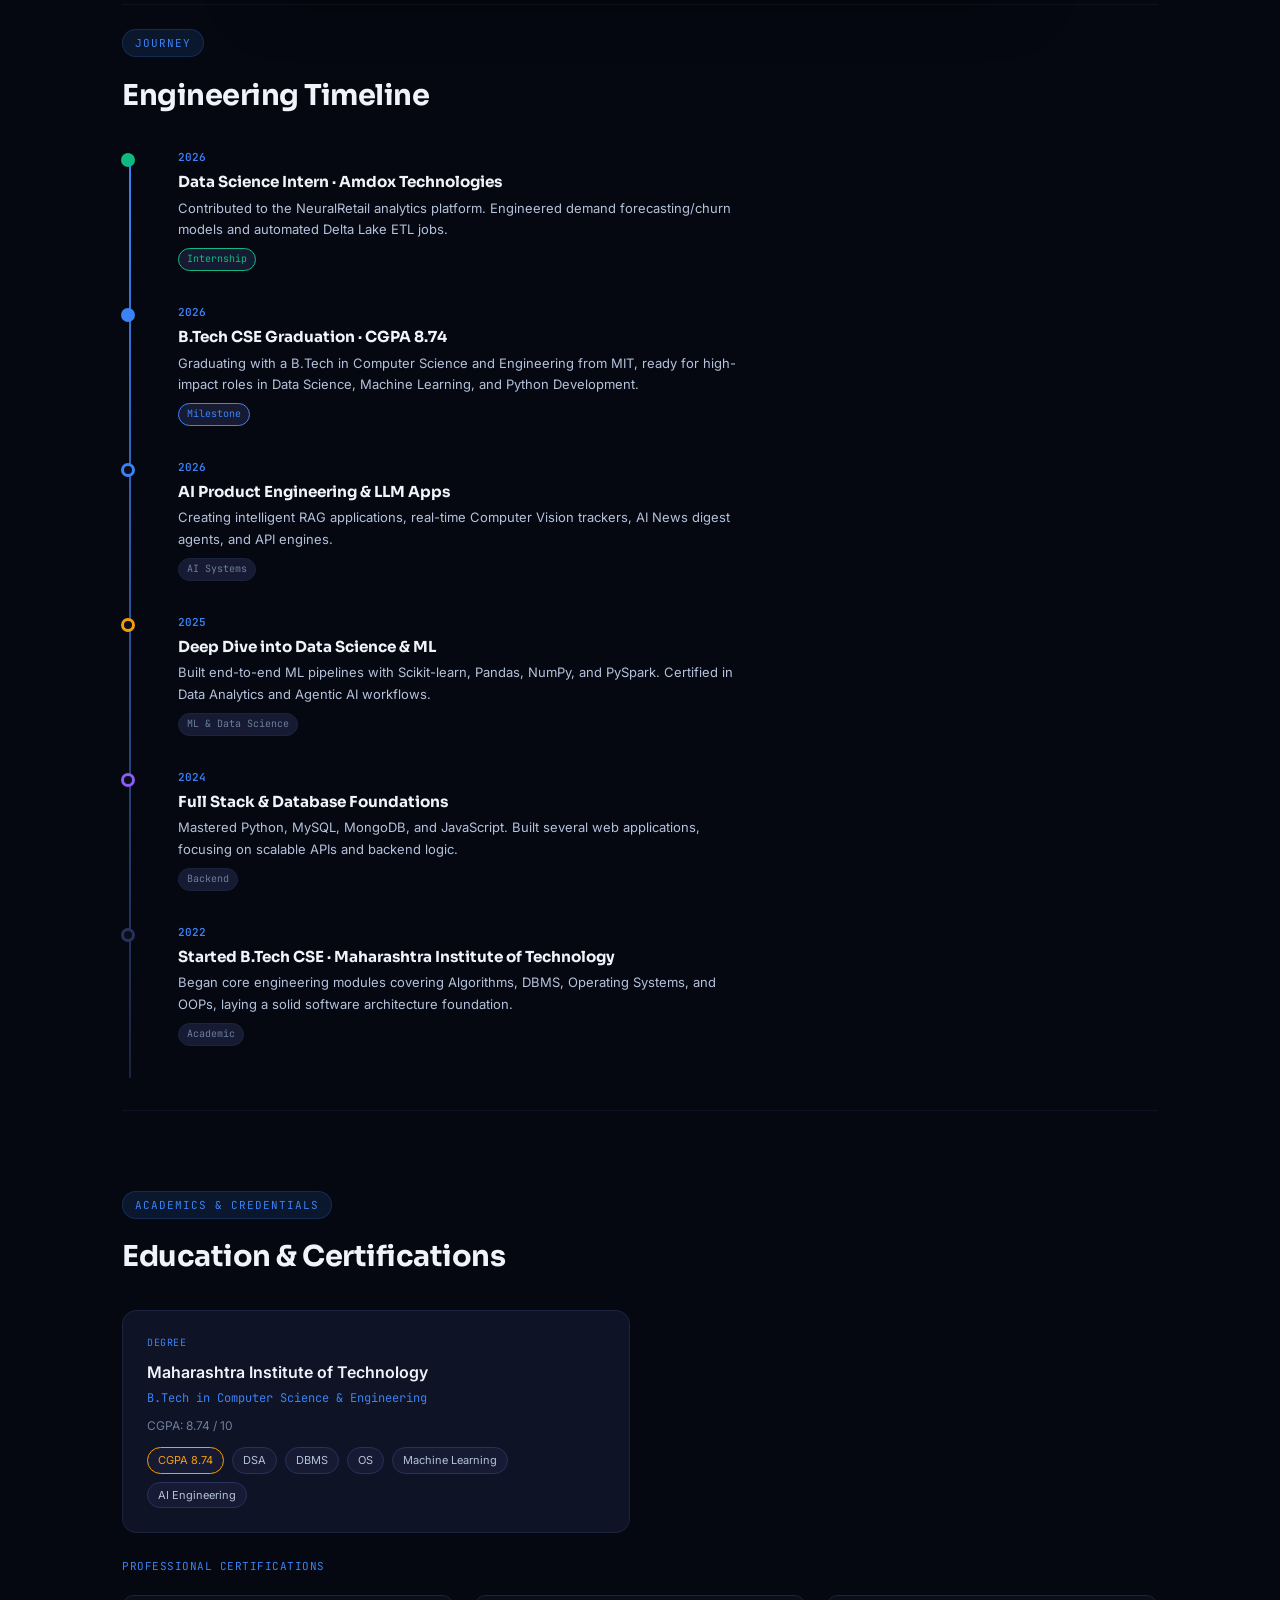
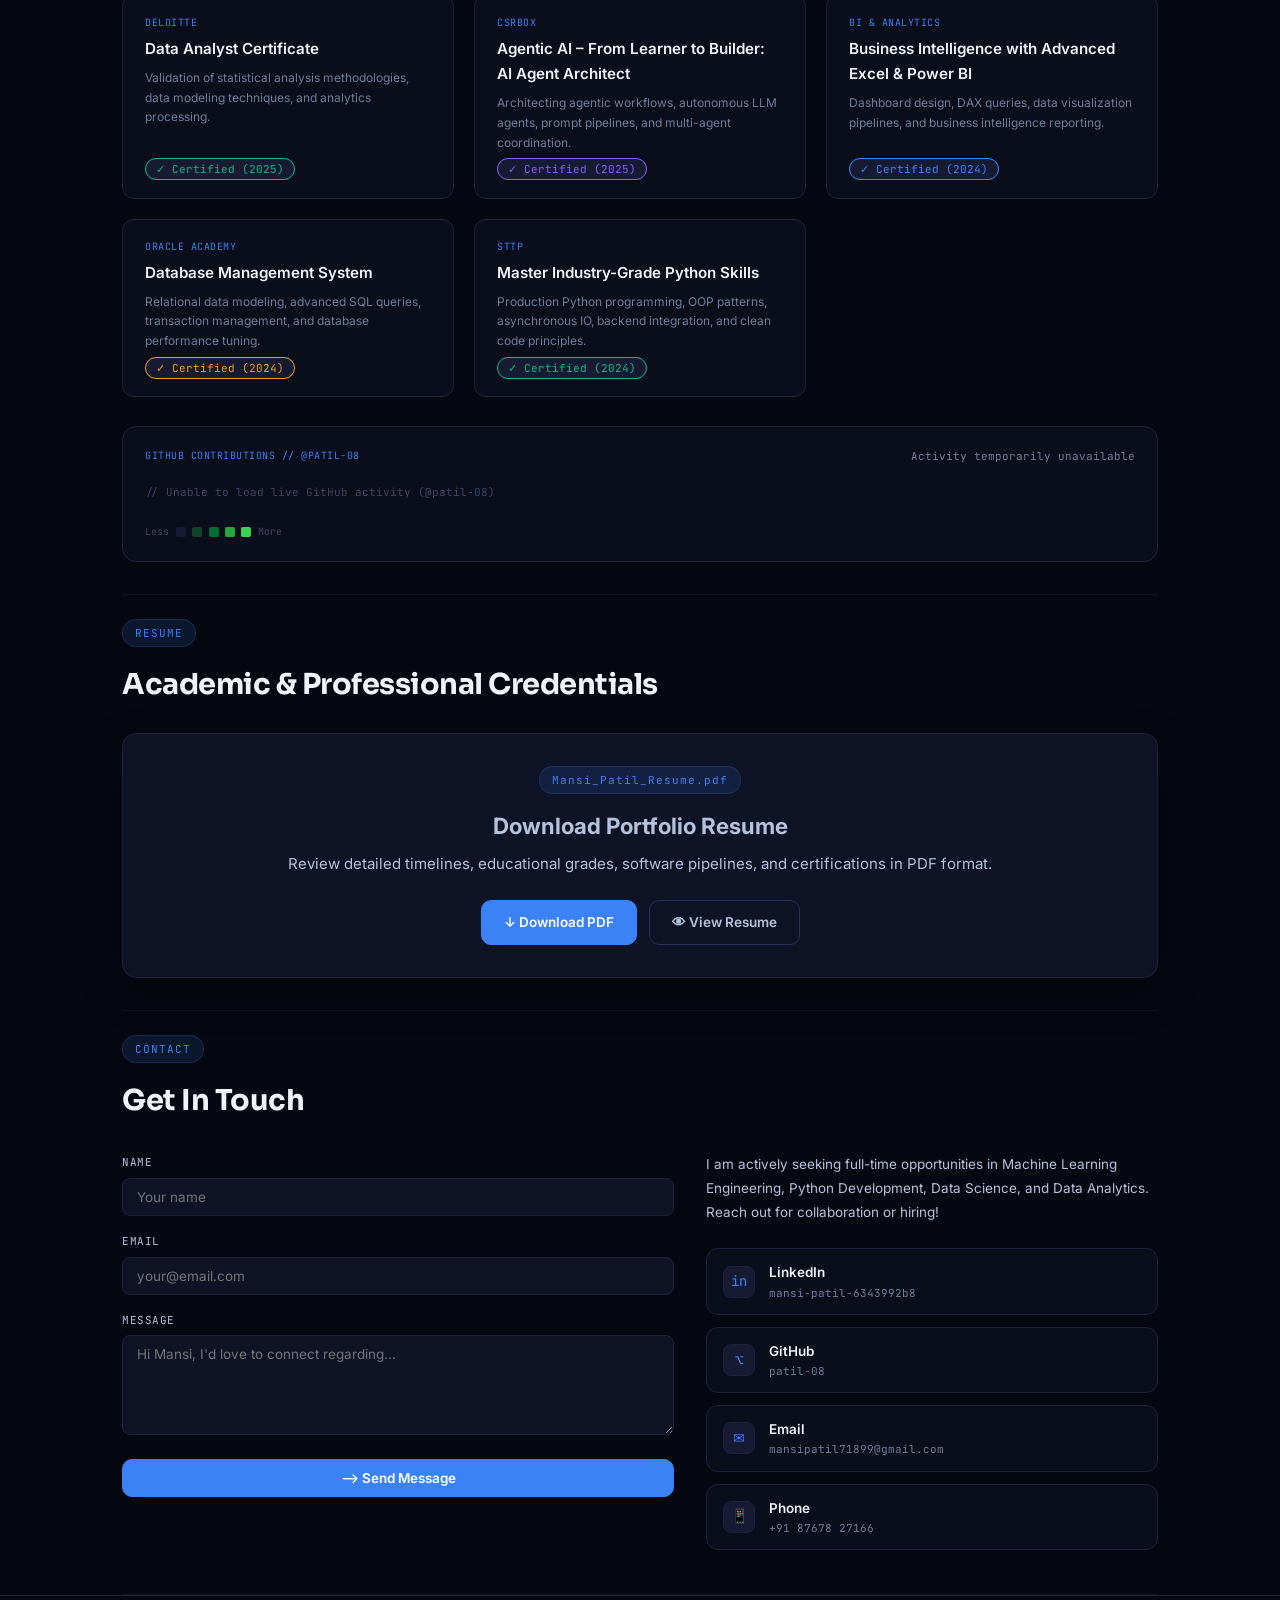
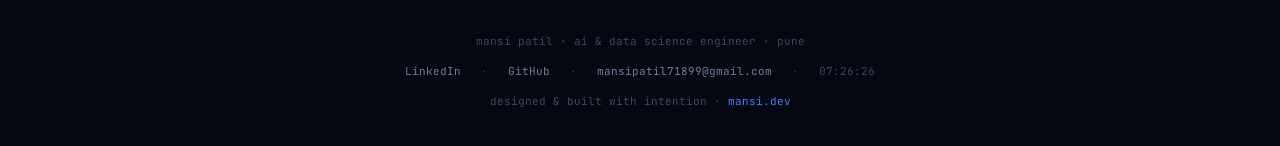
==== commit 73fd44eb: "Update skills taxonomy, project card metadata, and resume PDF" ====
--- a/index.html
+++ b/index.html
@@ -54,15 +54,24 @@
         <div>
           <div style="display:flex;gap:0.5rem;flex-wrap:wrap;margin-bottom:1.2rem">
             <div class="building-badge" style="margin-bottom:0">
-              <div class="building-dot" style="background:var(--green)"></div>Ex-Data Science Intern at Amdox Technologies · NeuralRetail AI
+              <div class="building-dot" style="background:var(--green)"></div>Ex-Data Science Intern at Amdox
+              Technologies · NeuralRetail AI
             </div>
             <div class="building-badge"
               style="margin-bottom:0;color:var(--blue);border-color:rgba(59,130,246,0.3);background:var(--dim)">
-              <div class="building-dot" style="background:var(--blue);animation:pulse-dot 2s infinite"></div>Seeking: Entry-Level Data Scientist &amp; AI/ML Engineer
+              <div class="building-dot" style="background:var(--blue);animation:pulse-dot 2s infinite"></div>Seeking:
+              Entry-Level Data Scientist &amp; AI/ML Engineer
             </div>
           </div>
           <h1>Mansi<br><span class="blue">Patil</span></h1>
-          <p class="hero-desc">Computer Science graduate (B.Tech, CGPA 8.74/10) with hands-on experience across data analytics, machine learning, and Generative AI, built through an industry internship and independent end-to-end projects. Comfortable executing well-defined analytical tasks — data cleaning, feature engineering, exploratory analysis, and structured model validation — using SQL, Python, PySpark, and Power BI/Streamlit. Applied classification, clustering, and forecasting techniques (0.84+ ROC-AUC) and tracked experiments in MLflow for reproducibility. Also gained exposure to unstructured data and LLM-based techniques through applied RAG pipelines, cutting retrieved context by over 60% via relevance filtering and reranking.</p>
+          <p class="hero-desc">Computer Science graduate (B.Tech, CGPA 8.74/10) with hands-on experience across data
+            analytics, machine learning, and Generative AI, built through an industry internship and independent
+            end-to-end projects. Comfortable executing well-defined analytical tasks — data cleaning, feature
+            engineering, exploratory analysis, and structured model validation — using SQL, Python, PySpark, and Power
+            BI/Streamlit. Applied classification, clustering, and forecasting techniques (0.84+ ROC-AUC) and tracked
+            experiments in MLflow for reproducibility. Also gained exposure to unstructured data and LLM-based
+            techniques through applied RAG pipelines, cutting retrieved context by over 60% via relevance filtering and
+            reranking.</p>
           <div class="ctas">
             <button class="btn btn-p" onclick="go('chat')" data-tip="Powered by Gemini AI simulation">⚡ Chat with Mansi
               AI</button>
@@ -103,14 +112,24 @@
             </div>
             <div class="ec-date">Jan 2026 – Jun 2026</div>
           </div>
-          <div class="bul"><span class="hl">NeuralRetail — Enterprise Retail Analytics &amp; Sales Intelligence Platform</span> | <a href="https://github.com/patil-08/NeuralRetail" target="_blank" style="color:var(--blue)">GitHub Repository</a></div>
-          <div class="bul">Supported senior team members on <span class="hl">NeuralRetail</span>, an enterprise retail analytics system, by developing 3 ML models under guided workflows — <span class="hl">XGBoost churn classification (0.84+ ROC-AUC)</span>, ARIMA 30-day demand forecasting, and K-Means customer segmentation.</div>
-          <div class="bul">Built and tested secure <span class="hl">RESTful FastAPI endpoints</span> with JWT authentication and SQLite persistence, powering real-time model scoring and automated inventory reorder alerts.</div>
-          <div class="bul">Performed structured exploratory data analysis and data validation, and built an interactive <span class="hl">Streamlit/Plotly dashboard</span> to visualize sales trends and churn simulations.</div>
-          <div class="bul">Tracked model lifecycle metrics for all 3 models using <span class="hl">MLflow</span>, following defined evaluation practices to support reproducible experimentation.</div>
+          <div class="bul"><span class="hl">NeuralRetail — Enterprise Retail Analytics &amp; Sales Intelligence
+              Platform</span> | <a href="https://github.com/patil-08/NeuralRetail" target="_blank"
+              style="color:var(--blue)">GitHub Repository</a></div>
+          <div class="bul">Supported senior team members on <span class="hl">NeuralRetail</span>, an enterprise retail
+            analytics system, by developing 3 ML models under guided workflows — <span class="hl">XGBoost churn
+              classification (0.84+ ROC-AUC)</span>, ARIMA 30-day demand forecasting, and K-Means customer segmentation.
+          </div>
+          <div class="bul">Built and tested secure <span class="hl">RESTful FastAPI endpoints</span> with JWT
+            authentication and SQLite persistence, powering real-time model scoring and automated inventory reorder
+            alerts.</div>
+          <div class="bul">Performed structured exploratory data analysis and data validation, and built an interactive
+            <span class="hl">Streamlit/Plotly dashboard</span> to visualize sales trends and churn simulations.</div>
+          <div class="bul">Tracked model lifecycle metrics for all 3 models using <span class="hl">MLflow</span>,
+            following defined evaluation practices to support reproducible experimentation.</div>
           <div style="display:flex;gap:0.5rem;margin-top:1rem">
             <a class="pbt primary" href="https://github.com/patil-08/NeuralRetail" target="_blank">↗ GitHub</a>
-            <a class="pbt" href="https://neuralretail-production-1569.up.railway.app/docs" target="_blank">🚀 Live API Docs</a>
+            <a class="pbt" href="https://neuralretail-production-1569.up.railway.app/docs" target="_blank">🚀 Live API
+              Docs</a>
           </div>
         </div>
       </div>
@@ -123,23 +142,27 @@
       <div class="sec-sub">// Specialized frameworks, models, platforms &amp; engineering tooling</div>
       <div class="skills-grid">
 
-        <!-- BI, Analytics & Data -->
+        <!-- BI, Analytics & Data Engineering -->
         <div class="sk-card">
           <div class="sk-head">
             <div class="sk-icon">📊</div>
-            <div class="sk-title">BI, Analytics &amp; Data</div>
+            <div class="sk-title">Analytics, BI &amp; Big Data</div>
           </div>
           <div class="sk-tags">
             <span class="sk-pill highlight">Power BI</span>
+            <span class="sk-pill highlight">Python</span>
             <span class="sk-pill highlight">SQL</span>
-            <span class="sk-pill highlight">Python</span>
-            <span class="sk-pill">PySpark</span>
+            <span class="sk-pill highlight">PySpark</span>
             <span class="sk-pill">Pandas</span>
             <span class="sk-pill">NumPy</span>
-            <span class="sk-pill">Feature Engineering</span>
+            <span class="sk-pill">ETL Pipelines</span>
             <span class="sk-pill">Data Cleansing &amp; Validation</span>
+            <span class="sk-pill">Data Transformation</span>
             <span class="sk-pill">Exploratory Data Analysis</span>
+            <span class="sk-pill">Streamlit</span>
+            <span class="sk-pill">Plotly</span>
             <span class="sk-pill">Matplotlib/Seaborn</span>
+            <span class="sk-pill">Advanced Excel</span>
           </div>
         </div>
 
@@ -159,7 +182,7 @@
             <span class="sk-pill genai">LangChain</span>
             <span class="sk-pill genai">LangGraph</span>
             <span class="sk-pill genai">OpenAI GPT</span>
-            <span class="sk-pill genai">Claude API</span>
+            <span class="sk-pill genai">Claude</span>
             <span class="sk-pill genai">Gemini</span>
             <span class="sk-pill genai">Groq API</span>
             <span class="sk-pill genai">Hugging Face</span>
@@ -167,29 +190,32 @@
           </div>
         </div>
 
-        <!-- Machine Learning -->
+        <!-- Machine Learning & Deep Learning -->
         <div class="sk-card">
           <div class="sk-head">
             <div class="sk-icon">🧠</div>
-            <div class="sk-title">Machine Learning</div>
+            <div class="sk-title">Machine Learning &amp; Deep Learning</div>
           </div>
           <div class="sk-tags">
             <span class="sk-pill ml">Scikit-learn</span>
             <span class="sk-pill ml">XGBoost</span>
             <span class="sk-pill ml">PyTorch</span>
+            <span class="sk-pill">Statistical &amp; Predictive Modeling</span>
             <span class="sk-pill">Regression &amp; Classification</span>
-            <span class="sk-pill">Clustering &amp; Forecasting</span>
+            <span class="sk-pill">Clustering</span>
+            <span class="sk-pill">Time-Series Forecasting</span>
+            <span class="sk-pill">Feature Engineering</span>
             <span class="sk-pill">Model Evaluation &amp; Cross-Validation</span>
             <span class="sk-pill ml">OpenCV</span>
             <span class="sk-pill ml">YOLO</span>
           </div>
         </div>
 
-        <!-- Backend, APIs & Databases -->
+        <!-- Backend, Databases & Cloud -->
         <div class="sk-card">
           <div class="sk-head">
             <div class="sk-icon">⚙️</div>
-            <div class="sk-title">Backend, APIs &amp; Databases</div>
+            <div class="sk-title">Backend, Databases &amp; Cloud</div>
           </div>
           <div class="sk-tags">
             <span class="sk-pill highlight">FastAPI</span>
@@ -198,24 +224,27 @@
             <span class="sk-pill">MySQL</span>
             <span class="sk-pill">PostgreSQL</span>
             <span class="sk-pill">SQLite</span>
-          </div>
-        </div>
-
-        <!-- Tools & Workflow -->
+            <span class="sk-pill">Supabase</span>
+            <span class="sk-pill">AWS</span>
+            <span class="sk-pill">Postman</span>
+            <span class="sk-pill">Jupyter</span>
+          </div>
+        </div>
+
+        <!-- MLOps & Deployment -->
         <div class="sk-card">
           <div class="sk-head">
             <div class="sk-icon">🛠️</div>
-            <div class="sk-title">Tools &amp; Workflow</div>
+            <div class="sk-title">MLOps &amp; Deployment</div>
           </div>
           <div class="sk-tags">
+            <span class="sk-pill highlight">MLflow</span>
+            <span class="sk-pill highlight">Evidently AI (Model Monitoring)</span>
             <span class="sk-pill highlight">Docker</span>
+            <span class="sk-pill">CI/CD (GitHub Actions)</span>
             <span class="sk-pill">Git/GitHub</span>
-            <span class="sk-pill">GitHub Actions</span>
-            <span class="sk-pill highlight">MLflow</span>
-            <span class="sk-pill">Jupyter</span>
-            <span class="sk-pill highlight">Streamlit</span>
-            <span class="sk-pill">Postman</span>
-            <span class="sk-pill highlight">AWS</span>
+            <span class="sk-pill">FastAPI</span>
+            <span class="sk-pill">REST APIs</span>
           </div>
         </div>
 
@@ -228,53 +257,57 @@
       <div class="sec-title">Data, ML &amp; Generative AI Projects</div>
       <div class="sec-sub">// Click a card to view architectural details &amp; case studies</div>
       <div class="sec-badges" role="group" aria-label="Filter projects by category">
-        <button type="button" class="sec-badge sb-all active" aria-pressed="true" data-filter="all" onclick="filterProjects('all')"><span class="badge-dot"></span>ALL</button>
-        <button type="button" class="sec-badge sb-aiml" aria-pressed="false" data-filter="ai-ml" onclick="filterProjects('ai-ml')"><span class="badge-dot"></span>AI / ML</button>
-        <button type="button" class="sec-badge sb-genai" aria-pressed="false" data-filter="generative-ai" onclick="filterProjects('generative-ai')"><span class="badge-dot"></span>GENERATIVE AI</button>
-        <button type="button" class="sec-badge sb-data" aria-pressed="false" data-filter="data-analytics" onclick="filterProjects('data-analytics')"><span class="badge-dot"></span>DATA / ANALYTICS</button>
-        <button type="button" class="sec-badge sb-vision" aria-pressed="false" data-filter="computer-vision" onclick="filterProjects('computer-vision')"><span class="badge-dot"></span>COMPUTER VISION</button>
-        <button type="button" class="sec-badge sb-fullstack" aria-pressed="false" data-filter="full-stack" onclick="filterProjects('full-stack')"><span class="badge-dot"></span>FULL STACK</button>
-        <button type="button" class="sec-badge sb-iot" aria-pressed="false" data-filter="iot" onclick="filterProjects('iot')"><span class="badge-dot"></span>IoT</button>
+        <button type="button" class="sec-badge sb-all active" aria-pressed="true" data-filter="all"
+          onclick="filterProjects('all')"><span class="badge-dot"></span>ALL</button>
+        <button type="button" class="sec-badge sb-aiml" aria-pressed="false" data-filter="ai-ml"
+          onclick="filterProjects('ai-ml')"><span class="badge-dot"></span>AI / ML</button>
+        <button type="button" class="sec-badge sb-genai" aria-pressed="false" data-filter="generative-ai"
+          onclick="filterProjects('generative-ai')"><span class="badge-dot"></span>GENERATIVE AI</button>
+        <button type="button" class="sec-badge sb-data" aria-pressed="false" data-filter="data-analytics"
+          onclick="filterProjects('data-analytics')"><span class="badge-dot"></span>DATA / ANALYTICS</button>
+        <button type="button" class="sec-badge sb-vision" aria-pressed="false" data-filter="computer-vision"
+          onclick="filterProjects('computer-vision')"><span class="badge-dot"></span>COMPUTER VISION</button>
+        <button type="button" class="sec-badge sb-fullstack" aria-pressed="false" data-filter="full-stack"
+          onclick="filterProjects('full-stack')"><span class="badge-dot"></span>FULL STACK</button>
+        <button type="button" class="sec-badge sb-iot" aria-pressed="false" data-filter="iot"
+          onclick="filterProjects('iot')"><span class="badge-dot"></span>IoT</button>
       </div>
       <div class="proj-grid">
-  <!-- NeuralRetail Featured Project Card -->
-  <div class="pc pc-featured" data-category="ai-ml data-analytics" onclick="openModal('neuralretail')">
-    <div class="pc-header-info">
-      <span class="featured-label">FEATURED PROJECT</span>
-      <span class="pc-number">01</span>
-      <span class="pc-category">AI / DATA</span>
-    </div>
-    <div class="pc-head">
-      <div class="pc-icon-row">
-        <div class="pc-icon" style="background:rgba(139,92,246,0.15);border:1px solid rgba(139,92,246,0.3)">🛒</div>
-        <span class="pc-tag">Prophet · LSTM · XGBoost · FastAPI · MLflow · Delta Lake · Airflow</span>
-      </div>
-      <div class="pc-title">NeuralRetail</div>
-      <div class="pc-desc">Enterprise retail analytics and predictive pipelines.</div>
-    </div>
-    <div class="pc-focus"><span class="focus-label">FOCUS</span> <span class="focus-value">Enterprise Retail Analytics · Predictive Pipelines · AI Ops</span></div>
-    <div class="tags-row">
-      <span class="tag">Prophet</span>
-      <span class="tag">LSTM</span>
-      <span class="tag">XGBoost</span>
-      <span class="tag">FastAPI</span>
-      <span class="tag">MLflow</span>
-      <span class="tag">Delta Lake</span>
-      <span class="tag">Airflow</span>
-    </div>
-    <div class="pc-foot">
-      <button class="pbt primary" onclick="event.stopPropagation();window.open('https://github.com/patil-08/NeuralRetail.git')" data-tip="Opens GitHub">↗ GitHub</button>
-      <button class="pbt" onclick="event.stopPropagation();window.open('https://neuralretail-production-1569.up.railway.app/docs')" data-tip="Live API Docs">🚀 Live API Docs</button>
-      <button class="pbt" onclick="event.stopPropagation();openModal('neuralretail')" data-tip="Case Study">📄 Case Study</button>
-    </div>
-  </div>
+        <!-- NeuralRetail Featured Project Card -->
+        <div class="pc pc-featured" data-category="ai-ml data-analytics" onclick="openModal('neuralretail')">
+          <div class="pc-head">
+            <div class="pc-icon-row">
+              <div class="pc-icon" style="background:rgba(139,92,246,0.15);border:1px solid rgba(139,92,246,0.3)">🛒
+              </div>
+              <span class="pc-tag">XGBoost · ARIMA · FastAPI · MLflow · Streamlit · Docker</span>
+            </div>
+            <div class="pc-title">NeuralRetail</div>
+            <div class="pc-desc">Enterprise retail analytics and predictive pipelines.</div>
+          </div>
+          <div class="pc-focus"><span class="focus-label">FOCUS</span> <span class="focus-value">Enterprise Retail
+              Analytics · Forecasting · Churn &amp; Segmentation · Model Monitoring</span></div>
+          <div class="tags-row">
+            <span class="tag">XGBoost</span>
+            <span class="tag">ARIMA</span>
+            <span class="tag">FastAPI</span>
+            <span class="tag">MLflow</span>
+            <span class="tag">Streamlit</span>
+            <span class="tag">Docker</span>
+          </div>
+          <div class="pc-foot">
+            <button class="pbt primary"
+              onclick="event.stopPropagation();window.open('https://github.com/patil-08/NeuralRetail.git')"
+              data-tip="Opens GitHub">↗ GitHub</button>
+            <button class="pbt"
+              onclick="event.stopPropagation();window.open('https://neuralretail-production-1569.up.railway.app/docs')"
+              data-tip="Live API Docs">🚀 Live API Docs</button>
+            <button class="pbt" onclick="event.stopPropagation();openModal('neuralretail')" data-tip="Case Study">📄
+              Case Study</button>
+          </div>
+        </div>
 
         <!-- Multimodal RAG Engine (Flagship Project) -->
         <div class="pc" data-category="generative-ai ai-ml" onclick="openModal('rag')">
-  <div class="pc-header-info">
-    <span class="pc-number">01</span>
-    <span class="pc-category">AI / RAG</span>
-  </div>
           <div class="pc-head">
             <div class="pc-icon-row">
               <div class="pc-icon" style="background:rgba(59,130,246,0.15);border:1px solid rgba(59,130,246,0.3)">⚡
@@ -282,14 +315,17 @@
               <span class="pc-tag">Qdrant · OpenCLIP · Claude API</span>
             </div>
             <div class="pc-title">Multimodal RAG Engine</div>
-            <div class="pc-desc">Multimodal document intelligence for searching and understanding text, tables, and charts from PDF files.</div>
-          </div>
-          <div class="pc-focus"><span class="focus-label">FOCUS</span> <span class="focus-value">Multimodal Retrieval · RAG · LLM</span></div>
-    <div class="tags-row"><span class="tag">FastAPI</span><span class="tag">Qdrant</span><span class="tag">CLIP</span><span class="tag">Claude API</span><span class="tag">Docker</span><span class="tag">Python</span></div>
+            <div class="pc-desc">Multimodal document intelligence for searching and understanding text, tables, and
+              charts from PDF files.</div>
+          </div>
+          <div class="pc-focus"><span class="focus-label">FOCUS</span> <span class="focus-value">Multimodal Retrieval ·
+              RAG · LLM</span></div>
+          <div class="tags-row"><span class="tag">FastAPI</span><span class="tag">Qdrant</span><span
+              class="tag">CLIP</span><span class="tag">Claude API</span><span class="tag">Docker</span><span
+              class="tag">Python</span></div>
           <div class="pc-foot">
             <button class="pbt primary">▶ Details</button>
-            <button class="pbt"
-              onclick="event.stopPropagation();window.open('https://github.com/patil-08')"
+            <button class="pbt" onclick="event.stopPropagation();window.open('https://github.com/patil-08')"
               data-tip="Opens GitHub">↗ GitHub</button>
             <button class="pbt"
               onclick="event.stopPropagation();window.location.href='projects/multimodal-rag-engine.html'"
@@ -299,21 +335,21 @@
 
         <!-- UPI Fraud Detection System -->
         <div class="pc" data-category="ai-ml data-analytics" onclick="openModal('upifraud')">
-  <div class="pc-header-info">
-    <span class="pc-number">02</span>
-    <span class="pc-category">FRAUD DETECTION</span>
-  </div>
           <div class="pc-head">
             <div class="pc-icon-row">
               <div class="pc-icon" style="background:rgba(239,68,68,0.15);border:1px solid rgba(239,68,68,0.3)">🛡️
               </div>
-              <span class="pc-tag">PySpark · FastAPI · MLflow</span>
-            </div>
-            <div class="pc-title">UPI Fraud Detection System</div>
-            <div class="pc-desc">Real-time fraud monitoring for UPI payments using streaming vectors and explainable risk scoring with automated MLflow tracking.</div>
-          </div>
-          <div class="pc-focus"><span class="focus-label">FOCUS</span> <span class="focus-value">Fraud Detection · Risk Scoring · ML Monitoring</span></div>
-    <div class="tags-row"><span class="tag">PySpark</span><span class="tag">FastAPI</span><span class="tag">MLflow</span><span class="tag">Scikit-learn</span><span class="tag">Python</span></div>
+              <span class="pc-tag">PySpark · XGBoost · FastAPI · Streamlit</span>
+            </div>
+            <div class="pc-title">UPI-Style Fraud Detection System</div>
+            <div class="pc-desc">Transaction fraud detection with an XGBoost model, a FastAPI scoring API with
+              Low/Medium/High risk tiers, and a live Streamlit dashboard that simulates UPI payments.</div>
+          </div>
+          <div class="pc-focus"><span class="focus-label">FOCUS</span> <span class="focus-value">Fraud Detection · Risk
+              Scoring · Imbalanced Learning</span></div>
+          <div class="tags-row"><span class="tag">PySpark</span><span class="tag">XGBoost</span><span
+              class="tag">FastAPI</span><span class="tag">Streamlit</span><span class="tag">Scikit-learn</span><span
+              class="tag">Python</span></div>
           <div class="pc-foot">
             <button class="pbt primary">▶ Details</button>
             <button class="pbt"
@@ -328,26 +364,26 @@
         <!-- Newsly – AI-Powered Daily News Digest Agent -->
         <div class="pc" data-category="generative-ai ai-ml" onclick="openModal('newsly')">
           <div class="pc-head">
-        <span class="status-pill live">LIVE</span>
-        <span class="status-pill live">LIVE</span>
+            <span class="status-pill live">LIVE</span>
+            <span class="status-pill live">LIVE</span>
             <div class="pc-icon-row">
               <div class="pc-icon" style="background:rgba(16,185,129,0.15);border:1px solid rgba(16,185,129,0.3)">📰
               </div>
               <span class="pc-tag">Llama 3.3 · FastAPI · SMTP</span>
             </div>
             <div class="pc-title">Newsly – Daily News Digest Agent</div>
-            <div class="pc-desc">AI-driven news aggregator that fetches and summarizes articles across 5 categories in real time, delivering daily digests via email.</div>
-          </div>
-          <div class="pc-focus"><span class="focus-label">FOCUS</span> <span class="focus-value">AI Agents · News Summarization · Automation</span></div>
-    <div class="tags-row"><span class="tag">FastAPI</span><span class="tag">Groq API</span><span
-              class="tag">Llama 3.3</span><span class="tag">GitHub Actions</span><span class="tag">Docker</span></div>
+            <div class="pc-desc">AI-driven news aggregator that fetches and summarizes articles across 5 categories in
+              real time, delivering daily digests via email.</div>
+          </div>
+          <div class="pc-focus"><span class="focus-label">FOCUS</span> <span class="focus-value">AI Agents · News
+              Summarization · Automation</span></div>
+          <div class="tags-row"><span class="tag">FastAPI</span><span class="tag">Groq API</span><span class="tag">Llama
+              3.3</span><span class="tag">GitHub Actions</span><span class="tag">Docker</span></div>
           <div class="pc-foot">
             <button class="pbt primary">▶ Details</button>
-            <button class="pbt"
-              onclick="event.stopPropagation();window.open('https://github.com/patil-08/Newsly')"
+            <button class="pbt" onclick="event.stopPropagation();window.open('https://github.com/patil-08/Newsly')"
               data-tip="Opens GitHub">↗ GitHub</button>
-            <button class="pbt"
-              onclick="event.stopPropagation();window.open('https://newsly-b74f.onrender.com/')"
+            <button class="pbt" onclick="event.stopPropagation();window.open('https://newsly-b74f.onrender.com/')"
               data-tip="Live Demo">🚀 Live</button>
           </div>
         </div>
@@ -355,16 +391,18 @@
         <!-- Loan Approval Prediction System -->
         <div class="pc" data-category="ai-ml generative-ai data-analytics" onclick="openModal('loan')">
           <div class="pc-head">
-        <span class="status-pill live">LIVE</span>
+            <span class="status-pill live">LIVE</span>
             <div class="pc-icon-row">
               <div class="pc-icon" style="background:rgba(244,114,182,0.15);border:1px solid rgba(244,114,182,0.3)">📊
               </div>
               <span class="pc-tag">XGBoost · GPT-4o-mini · Streamlit</span>
             </div>
             <div class="pc-title">Loan Approval Predictor &amp; AI Chatbot</div>
-            <div class="pc-desc">ML-driven loan risk classifier with XGBoost and a conversational AI chatbot for financial advice.</div>
-          </div>
-          <div class="pc-focus"><span class="focus-label">FOCUS</span> <span class="focus-value">Risk Prediction · Classification · AI Chatbot</span></div>
+            <div class="pc-desc">ML-driven loan risk classifier with XGBoost and a conversational AI chatbot for
+              financial advice.</div>
+          </div>
+          <div class="pc-focus"><span class="focus-label">FOCUS</span> <span class="focus-value">Risk Prediction ·
+              Classification · AI Chatbot</span></div>
           <div class="tags-row"><span class="tag">XGBoost</span><span class="tag">Scikit-learn</span><span
               class="tag">FastAPI</span><span class="tag">OpenAI API</span><span class="tag">Streamlit</span></div>
           <div class="pc-foot">
@@ -389,7 +427,8 @@
             <div class="pc-title">AI Road Safety Detection System</div>
             <div class="pc-desc">Real-time traffic violation detection using YOLO and OpenCV video analysis.</div>
           </div>
-          <div class="pc-focus"><span class="focus-label">FOCUS</span> <span class="focus-value">Computer Vision · Object Detection · Tracking</span></div>
+          <div class="pc-focus"><span class="focus-label">FOCUS</span> <span class="focus-value">Computer Vision ·
+              Object Detection · Tracking</span></div>
           <div class="tags-row"><span class="tag">YOLO</span><span class="tag">OpenCV</span><span
               class="tag">Pandas</span><span class="tag">Matplotlib</span><span class="tag">Python</span></div>
           <div class="pc-foot">
@@ -409,9 +448,11 @@
               <span class="pc-tag">Node.js · Express · MongoDB</span>
             </div>
             <div class="pc-title">Style-Up Fullstack E-Commerce</div>
-            <div class="pc-desc">Full-stack e-commerce platform with product catalog, shopping cart, MongoDB storage, and secure checkout.</div>
-          </div>
-          <div class="pc-focus"><span class="focus-label">FOCUS</span> <span class="focus-value">E-Commerce · Full Stack · Web Application</span></div>
+            <div class="pc-desc">Full-stack e-commerce platform with product catalog, shopping cart, MongoDB storage,
+              and secure checkout.</div>
+          </div>
+          <div class="pc-focus"><span class="focus-label">FOCUS</span> <span class="focus-value">E-Commerce · Full Stack
+              · Web Application</span></div>
           <div class="tags-row"><span class="tag">Node.js</span><span class="tag">Express.js</span><span
               class="tag">MongoDB</span><span class="tag">JavaScript</span></div>
           <div class="pc-foot">
@@ -434,14 +475,16 @@
               <span class="pc-tag">Arduino · Firebase · Mobile</span>
             </div>
             <div class="pc-title">GPS Safety Wristband</div>
-            <div class="pc-desc">Wearable emergency response system broadcasting real-time location telemetry and triggering panic alerts via BLE gateway and Firebase cloud backend.</div>
-          </div>
-          <div class="pc-focus"><span class="focus-label">FOCUS</span> <span class="focus-value">IoT · Location Tracking · Emergency Alerts</span></div>
-          <div class="tags-row"><span class="tag">Arduino</span><span class="tag">Firebase</span><span class="tag">BLE</span><span class="tag">Dart</span></div>
+            <div class="pc-desc">Wearable emergency response system broadcasting real-time location telemetry and
+              triggering panic alerts via BLE gateway and Firebase cloud backend.</div>
+          </div>
+          <div class="pc-focus"><span class="focus-label">FOCUS</span> <span class="focus-value">IoT · Location Tracking
+              · Emergency Alerts</span></div>
+          <div class="tags-row"><span class="tag">Arduino</span><span class="tag">Firebase</span><span
+              class="tag">BLE</span><span class="tag">Dart</span></div>
           <div class="pc-foot">
             <button class="pbt primary">▶ Details</button>
-            <button class="pbt"
-              onclick="event.stopPropagation();window.open('https://github.com/patil-08')"
+            <button class="pbt" onclick="event.stopPropagation();window.open('https://github.com/patil-08')"
               data-tip="Opens GitHub">↗ GitHub</button>
             <button class="pbt"
               onclick="event.stopPropagation();window.location.href='projects/gps-safety-wristband.html'"
@@ -473,58 +516,109 @@
         <div class="cw-msgs" id="chatMsgs">
           <div class="mb">
             <div class="nav-tabs" style="display:flex;flex-wrap:wrap;gap:0.5rem;margin-bottom:0.75rem;">
-              <a href="#solution" style="color:var(--t1);text-decoration:none;padding:0.2rem 0.5rem;border:1px solid var(--t2);border-radius:4px;font-size:0.9rem;">SOLUTION</a>
-              <a href="#architecture" style="color:var(--t1);text-decoration:none;padding:0.2rem 0.5rem;border:1px solid var(--t2);border-radius:4px;font-size:0.9rem;">ARCHITECTURE</a>
-              <a href="#data-pipeline" style="color:var(--t1);text-decoration:none;padding:0.2rem 0.5rem;border:1px solid var(--t2);border-radius:4px;font-size:0.9rem;">DATA PIPELINE</a>
-              <a href="#machine-learning" style="color:var(--t1);text-decoration:none;padding:0.2rem 0.5rem;border:1px solid var(--t2);border-radius:4px;font-size:0.9rem;">MACHINE LEARNING</a>
-              <a href="#engineering" style="color:var(--t1);text-decoration:none;padding:0.2rem 0.5rem;border:1px solid var(--t2);border-radius:4px;font-size:0.9rem;">ENGINEERING</a>
-              <a href="#challenges" style="color:var(--t1);text-decoration:none;padding:0.2rem 0.5rem;border:1px solid var(--t2);border-radius:4px;font-size:0.9rem;">CHALLENGES</a>
-              <a href="#results" style="color:var(--t1);text-decoration:none;padding:0.2rem 0.5rem;border:1px solid var(--t2);border-radius:4px;font-size:0.9rem;">RESULTS</a>
-              <a href="#tech-stack" style="color:var(--t1);text-decoration:none;padding:0.2rem 0.5rem;border:1px solid var(--t2);border-radius:4px;font-size:0.9rem;">TECH STACK</a>
-              <a href="#links" style="color:var(--t1);text-decoration:none;padding:0.2rem 0.5rem;border:1px solid var(--t2);border-radius:4px;font-size:0.9rem;">LINKS</a>
+              <a href="#solution"
+                style="color:var(--t1);text-decoration:none;padding:0.2rem 0.5rem;border:1px solid var(--t2);border-radius:4px;font-size:0.9rem;">SOLUTION</a>
+              <a href="#architecture"
+                style="color:var(--t1);text-decoration:none;padding:0.2rem 0.5rem;border:1px solid var(--t2);border-radius:4px;font-size:0.9rem;">ARCHITECTURE</a>
+              <a href="#data-pipeline"
+                style="color:var(--t1);text-decoration:none;padding:0.2rem 0.5rem;border:1px solid var(--t2);border-radius:4px;font-size:0.9rem;">DATA
+                PIPELINE</a>
+              <a href="#machine-learning"
+                style="color:var(--t1);text-decoration:none;padding:0.2rem 0.5rem;border:1px solid var(--t2);border-radius:4px;font-size:0.9rem;">MACHINE
+                LEARNING</a>
+              <a href="#engineering"
+                style="color:var(--t1);text-decoration:none;padding:0.2rem 0.5rem;border:1px solid var(--t2);border-radius:4px;font-size:0.9rem;">ENGINEERING</a>
+              <a href="#challenges"
+                style="color:var(--t1);text-decoration:none;padding:0.2rem 0.5rem;border:1px solid var(--t2);border-radius:4px;font-size:0.9rem;">CHALLENGES</a>
+              <a href="#results"
+                style="color:var(--t1);text-decoration:none;padding:0.2rem 0.5rem;border:1px solid var(--t2);border-radius:4px;font-size:0.9rem;">RESULTS</a>
+              <a href="#tech-stack"
+                style="color:var(--t1);text-decoration:none;padding:0.2rem 0.5rem;border:1px solid var(--t2);border-radius:4px;font-size:0.9rem;">TECH
+                STACK</a>
+              <a href="#links"
+                style="color:var(--t1);text-decoration:none;padding:0.2rem 0.5rem;border:1px solid var(--t2);border-radius:4px;font-size:0.9rem;">LINKS</a>
             </div>
             <div class="nav-tabs" style="display:flex;flex-wrap:wrap;gap:0.5rem;margin-bottom:0.75rem;">
-              <a href="#solution" style="color:var(--t1);text-decoration:none;padding:0.2rem 0.5rem;border:1px solid var(--t2);border-radius:4px;font-size:0.9rem;">SOLUTION</a>
-              <a href="#architecture" style="color:var(--t1);text-decoration:none;padding:0.2rem 0.5rem;border:1px solid var(--t2);border-radius:4px;font-size:0.9rem;">ARCHITECTURE</a>
-              <a href="#data-pipeline" style="color:var(--t1);text-decoration:none;padding:0.2rem 0.5rem;border:1px solid var(--t2);border-radius:4px;font-size:0.9rem;">DATA PIPELINE</a>
-              <a href="#machine-learning" style="color:var(--t1);text-decoration:none;padding:0.2rem 0.5rem;border:1px solid var(--t2);border-radius:4px;font-size:0.9rem;">MACHINE LEARNING</a>
-              <a href="#engineering" style="color:var(--t1);text-decoration:none;padding:0.2rem 0.5rem;border:1px solid var(--t2);border-radius:4px;font-size:0.9rem;">ENGINEERING</a>
-              <a href="#challenges" style="color:var(--t1);text-decoration:none;padding:0.2rem 0.5rem;border:1px solid var(--t2);border-radius:4px;font-size:0.9rem;">CHALLENGES</a>
-              <a href="#results" style="color:var(--t1);text-decoration:none;padding:0.2rem 0.5rem;border:1px solid var(--t2);border-radius:4px;font-size:0.9rem;">RESULTS</a>
-              <a href="#tech-stack" style="color:var(--t1);text-decoration:none;padding:0.2rem 0.5rem;border:1px solid var(--t2);border-radius:4px;font-size:0.9rem;">TECH STACK</a>
-              <a href="#links" style="color:var(--t1);text-decoration:none;padding:0.2rem 0.5rem;border:1px solid var(--t2);border-radius:4px;font-size:0.9rem;">LINKS</a>
+              <a href="#solution"
+                style="color:var(--t1);text-decoration:none;padding:0.2rem 0.5rem;border:1px solid var(--t2);border-radius:4px;font-size:0.9rem;">SOLUTION</a>
+              <a href="#architecture"
+                style="color:var(--t1);text-decoration:none;padding:0.2rem 0.5rem;border:1px solid var(--t2);border-radius:4px;font-size:0.9rem;">ARCHITECTURE</a>
+              <a href="#data-pipeline"
+                style="color:var(--t1);text-decoration:none;padding:0.2rem 0.5rem;border:1px solid var(--t2);border-radius:4px;font-size:0.9rem;">DATA
+                PIPELINE</a>
+              <a href="#machine-learning"
+                style="color:var(--t1);text-decoration:none;padding:0.2rem 0.5rem;border:1px solid var(--t2);border-radius:4px;font-size:0.9rem;">MACHINE
+                LEARNING</a>
+              <a href="#engineering"
+                style="color:var(--t1);text-decoration:none;padding:0.2rem 0.5rem;border:1px solid var(--t2);border-radius:4px;font-size:0.9rem;">ENGINEERING</a>
+              <a href="#challenges"
+                style="color:var(--t1);text-decoration:none;padding:0.2rem 0.5rem;border:1px solid var(--t2);border-radius:4px;font-size:0.9rem;">CHALLENGES</a>
+              <a href="#results"
+                style="color:var(--t1);text-decoration:none;padding:0.2rem 0.5rem;border:1px solid var(--t2);border-radius:4px;font-size:0.9rem;">RESULTS</a>
+              <a href="#tech-stack"
+                style="color:var(--t1);text-decoration:none;padding:0.2rem 0.5rem;border:1px solid var(--t2);border-radius:4px;font-size:0.9rem;">TECH
+                STACK</a>
+              <a href="#links"
+                style="color:var(--t1);text-decoration:none;padding:0.2rem 0.5rem;border:1px solid var(--t2);border-radius:4px;font-size:0.9rem;">LINKS</a>
             </div>
             <div class="nav-tabs" style="display:flex;flex-wrap:wrap;gap:0.5rem;margin-bottom:0.75rem;">
-              <a href="#solution" style="color:var(--t1);text-decoration:none;padding:0.2rem 0.5rem;border:1px solid var(--t2);border-radius:4px;font-size:0.9rem;">SOLUTION</a>
-              <a href="#architecture" style="color:var(--t1);text-decoration:none;padding:0.2rem 0.5rem;border:1px solid var(--t2);border-radius:4px;font-size:0.9rem;">ARCHITECTURE</a>
-              <a href="#data-pipeline" style="color:var(--t1);text-decoration:none;padding:0.2rem 0.5rem;border:1px solid var(--t2);border-radius:4px;font-size:0.9rem;">DATA PIPELINE</a>
-              <a href="#machine-learning" style="color:var(--t1);text-decoration:none;padding:0.2rem 0.5rem;border:1px solid var(--t2);border-radius:4px;font-size:0.9rem;">MACHINE LEARNING</a>
-              <a href="#engineering" style="color:var(--t1);text-decoration:none;padding:0.2rem 0.5rem;border:1px solid var(--t2);border-radius:4px;font-size:0.9rem;">ENGINEERING</a>
-              <a href="#challenges" style="color:var(--t1);text-decoration:none;padding:0.2rem 0.5rem;border:1px solid var(--t2);border-radius:4px;font-size:0.9rem;">CHALLENGES</a>
-              <a href="#results" style="color:var(--t1);text-decoration:none;padding:0.2rem 0.5rem;border:1px solid var(--t2);border-radius:4px;font-size:0.9rem;">RESULTS</a>
-              <a href="#tech-stack" style="color:var(--t1);text-decoration:none;padding:0.2rem 0.5rem;border:1px solid var(--t2);border-radius:4px;font-size:0.9rem;">TECH STACK</a>
-              <a href="#links" style="color:var(--t1);text-decoration:none;padding:0.2rem 0.5rem;border:1px solid var(--t2);border-radius:4px;font-size:0.9rem;">LINKS</a>
+              <a href="#solution"
+                style="color:var(--t1);text-decoration:none;padding:0.2rem 0.5rem;border:1px solid var(--t2);border-radius:4px;font-size:0.9rem;">SOLUTION</a>
+              <a href="#architecture"
+                style="color:var(--t1);text-decoration:none;padding:0.2rem 0.5rem;border:1px solid var(--t2);border-radius:4px;font-size:0.9rem;">ARCHITECTURE</a>
+              <a href="#data-pipeline"
+                style="color:var(--t1);text-decoration:none;padding:0.2rem 0.5rem;border:1px solid var(--t2);border-radius:4px;font-size:0.9rem;">DATA
+                PIPELINE</a>
+              <a href="#machine-learning"
+                style="color:var(--t1);text-decoration:none;padding:0.2rem 0.5rem;border:1px solid var(--t2);border-radius:4px;font-size:0.9rem;">MACHINE
+                LEARNING</a>
+              <a href="#engineering"
+                style="color:var(--t1);text-decoration:none;padding:0.2rem 0.5rem;border:1px solid var(--t2);border-radius:4px;font-size:0.9rem;">ENGINEERING</a>
+              <a href="#challenges"
+                style="color:var(--t1);text-decoration:none;padding:0.2rem 0.5rem;border:1px solid var(--t2);border-radius:4px;font-size:0.9rem;">CHALLENGES</a>
+              <a href="#results"
+                style="color:var(--t1);text-decoration:none;padding:0.2rem 0.5rem;border:1px solid var(--t2);border-radius:4px;font-size:0.9rem;">RESULTS</a>
+              <a href="#tech-stack"
+                style="color:var(--t1);text-decoration:none;padding:0.2rem 0.5rem;border:1px solid var(--t2);border-radius:4px;font-size:0.9rem;">TECH
+                STACK</a>
+              <a href="#links"
+                style="color:var(--t1);text-decoration:none;padding:0.2rem 0.5rem;border:1px solid var(--t2);border-radius:4px;font-size:0.9rem;">LINKS</a>
             </div>
             <div class="nav-tabs" style="display:flex;flex-wrap:wrap;gap:0.5rem;margin-bottom:0.75rem;">
-              <a href="#solution" style="color:var(--t1);text-decoration:none;padding:0.2rem 0.5rem;border:1px solid var(--t2);border-radius:4px;font-size:0.9rem;">SOLUTION</a>
-              <a href="#architecture" style="color:var(--t1);text-decoration:none;padding:0.2rem 0.5rem;border:1px solid var(--t2);border-radius:4px;font-size:0.9rem;">ARCHITECTURE</a>
-              <a href="#data-pipeline" style="color:var(--t1);text-decoration:none;padding:0.2rem 0.5rem;border:1px solid var(--t2);border-radius:4px;font-size:0.9rem;">DATA PIPELINE</a>
-              <a href="#machine-learning" style="color:var(--t1);text-decoration:none;padding:0.2rem 0.5rem;border:1px solid var(--t2);border-radius:4px;font-size:0.9rem;">MACHINE LEARNING</a>
-              <a href="#engineering" style="color:var(--t1);text-decoration:none;padding:0.2rem 0.5rem;border:1px solid var(--t2);border-radius:4px;font-size:0.9rem;">ENGINEERING</a>
-              <a href="#challenges" style="color:var(--t1);text-decoration:none;padding:0.2rem 0.5rem;border:1px solid var(--t2);border-radius:4px;font-size:0.9rem;">CHALLENGES</a>
-              <a href="#results" style="color:var(--t1);text-decoration:none;padding:0.2rem 0.5rem;border:1px solid var(--t2);border-radius:4px;font-size:0.9rem;">RESULTS</a>
-              <a href="#tech-stack" style="color:var(--t1);text-decoration:none;padding:0.2rem 0.5rem;border:1px solid var(--t2);border-radius:4px;font-size:0.9rem;">TECH STACK</a>
-              <a href="#links" style="color:var(--t1);text-decoration:none;padding:0.2rem 0.5rem;border:1px solid var(--t2);border-radius:4px;font-size:0.9rem;">LINKS</a>
+              <a href="#solution"
+                style="color:var(--t1);text-decoration:none;padding:0.2rem 0.5rem;border:1px solid var(--t2);border-radius:4px;font-size:0.9rem;">SOLUTION</a>
+              <a href="#architecture"
+                style="color:var(--t1);text-decoration:none;padding:0.2rem 0.5rem;border:1px solid var(--t2);border-radius:4px;font-size:0.9rem;">ARCHITECTURE</a>
+              <a href="#data-pipeline"
+                style="color:var(--t1);text-decoration:none;padding:0.2rem 0.5rem;border:1px solid var(--t2);border-radius:4px;font-size:0.9rem;">DATA
+                PIPELINE</a>
+              <a href="#machine-learning"
+                style="color:var(--t1);text-decoration:none;padding:0.2rem 0.5rem;border:1px solid var(--t2);border-radius:4px;font-size:0.9rem;">MACHINE
+                LEARNING</a>
+              <a href="#engineering"
+                style="color:var(--t1);text-decoration:none;padding:0.2rem 0.5rem;border:1px solid var(--t2);border-radius:4px;font-size:0.9rem;">ENGINEERING</a>
+              <a href="#challenges"
+                style="color:var(--t1);text-decoration:none;padding:0.2rem 0.5rem;border:1px solid var(--t2);border-radius:4px;font-size:0.9rem;">CHALLENGES</a>
+              <a href="#results"
+                style="color:var(--t1);text-decoration:none;padding:0.2rem 0.5rem;border:1px solid var(--t2);border-radius:4px;font-size:0.9rem;">RESULTS</a>
+              <a href="#tech-stack"
+                style="color:var(--t1);text-decoration:none;padding:0.2rem 0.5rem;border:1px solid var(--t2);border-radius:4px;font-size:0.9rem;">TECH
+                STACK</a>
+              <a href="#links"
+                style="color:var(--t1);text-decoration:none;padding:0.2rem 0.5rem;border:1px solid var(--t2);border-radius:4px;font-size:0.9rem;">LINKS</a>
             </div>
             <div class="msg-av av-ai">AI</div>
-            <div class="bubble ai-b">Hello! I am Mansi Patil's AI Talent Representative. You can ask me about her technical background (Multimodal RAG, Amdox Data Science, Power BI, XGBoost), or <b>share a job opportunity / schedule an interview</b> directly with her right here!</div>
+            <div class="bubble ai-b">Hello! I am Mansi Patil's AI Talent Representative. You can ask me about her
+              technical background (Multimodal RAG, Amdox Data Science, Power BI, XGBoost), or <b>share a job
+                opportunity / schedule an interview</b> directly with her right here!</div>
           </div>
         </div>
 
         <div class="cw-chips">
           <span class="chip" onclick="chatAsk('Share a Job Opportunity')">💼 Share a Job Opportunity</span>
           <span class="chip" onclick="chatAsk('Schedule an Interview')">📅 Schedule an Interview</span>
-          <span class="chip" onclick="chatAsk('What is the Multimodal RAG Engine?')">⚡ Multimodal RAG &amp; Tech Stack</span>
+          <span class="chip" onclick="chatAsk('What is the Multimodal RAG Engine?')">⚡ Multimodal RAG &amp; Tech
+            Stack</span>
           <span class="chip" onclick="chatAsk('Download Resume PDF')">📄 Request Resume PDF</span>
         </div>
 
@@ -552,7 +646,8 @@
             <div class="tl-dot" style="border-color:var(--green);background:var(--green)"></div>
             <div class="tl-yr">2026</div>
             <div class="tl-t">Data Science Intern · Amdox Technologies</div>
-            <div class="tl-d">Contributed to the NeuralRetail analytics platform. Engineered demand forecasting/churn models and automated Delta Lake ETL jobs.</div>
+            <div class="tl-d">Contributed to the NeuralRetail analytics platform. Engineered demand forecasting/churn
+              models and automated Delta Lake ETL jobs.</div>
             <span class="tl-badge" style="border-color:var(--green);color:var(--green)">Internship</span>
           </div>
 
@@ -560,7 +655,8 @@
             <div class="tl-dot" style="border-color:var(--blue);background:var(--blue)"></div>
             <div class="tl-yr">2026</div>
             <div class="tl-t">B.Tech CSE Graduation · CGPA 8.74</div>
-            <div class="tl-d">Graduating with a B.Tech in Computer Science and Engineering from MIT, ready for high-impact roles in Data Science, Machine Learning, and Python Development.</div>
+            <div class="tl-d">Graduating with a B.Tech in Computer Science and Engineering from MIT, ready for
+              high-impact roles in Data Science, Machine Learning, and Python Development.</div>
             <span class="tl-badge" style="border-color:var(--blue);color:var(--blue)">Milestone</span>
           </div>
 
@@ -568,7 +664,8 @@
             <div class="tl-dot" style="border-color:var(--blue)"></div>
             <div class="tl-yr">2026</div>
             <div class="tl-t">AI Product Engineering &amp; LLM Apps</div>
-            <div class="tl-d">Creating intelligent RAG applications, real-time Computer Vision trackers, AI News digest agents, and API engines.</div>
+            <div class="tl-d">Creating intelligent RAG applications, real-time Computer Vision trackers, AI News digest
+              agents, and API engines.</div>
             <span class="tl-badge">AI Systems</span>
           </div>
 
@@ -609,7 +706,9 @@
       <div class="sec-title">Education &amp; Certifications</div>
       <div class="edu-grid" style="margin-bottom:1.5rem">
         <div class="ec">
-          <div style="font-size:10px;font-family:var(--mono);color:var(--blue);margin-bottom:0.5rem;text-transform:uppercase;letter-spacing:0.5px">DEGREE</div>
+          <div
+            style="font-size:10px;font-family:var(--mono);color:var(--blue);margin-bottom:0.5rem;text-transform:uppercase;letter-spacing:0.5px">
+            DEGREE</div>
           <div class="ec-co">Maharashtra Institute of Technology</div>
           <div class="ec-role">B.Tech in Computer Science &amp; Engineering</div>
           <div style="font-size:12px;color:var(--t2);margin-top:0.4rem">CGPA: 8.74 / 10</div>
@@ -624,60 +723,76 @@
         </div>
       </div>
 
-      <div style="font-size:11px;font-family:var(--mono);color:var(--blue);margin-top:1.5rem;text-transform:uppercase;letter-spacing:0.5px">PROFESSIONAL CERTIFICATIONS</div>
+      <div
+        style="font-size:11px;font-family:var(--mono);color:var(--blue);margin-top:1.5rem;text-transform:uppercase;letter-spacing:0.5px">
+        PROFESSIONAL CERTIFICATIONS</div>
       <div class="cert-grid">
 
         <div class="cert-card">
           <div>
             <div class="cert-org">Deloitte</div>
             <div class="cert-title">Data Analyst Certificate</div>
-            <div style="font-size:12px;color:var(--t2)">Validation of statistical analysis methodologies, data modeling techniques, and analytics processing.</div>
-          </div>
-          <div class="cert-year"><span class="pill" style="border-color:var(--green);color:var(--green)">✓ Certified (2025)</span></div>
+            <div style="font-size:12px;color:var(--t2)">Validation of statistical analysis methodologies, data modeling
+              techniques, and analytics processing.</div>
+          </div>
+          <div class="cert-year"><span class="pill" style="border-color:var(--green);color:var(--green)">✓ Certified
+              (2025)</span></div>
         </div>
 
         <div class="cert-card">
           <div>
             <div class="cert-org">CSRBOX</div>
             <div class="cert-title">Agentic AI – From Learner to Builder: AI Agent Architect</div>
-            <div style="font-size:12px;color:var(--t2)">Architecting agentic workflows, autonomous LLM agents, prompt pipelines, and multi-agent coordination.</div>
-          </div>
-          <div class="cert-year"><span class="pill" style="border-color:var(--purple);color:var(--purple)">✓ Certified (2025)</span></div>
+            <div style="font-size:12px;color:var(--t2)">Architecting agentic workflows, autonomous LLM agents, prompt
+              pipelines, and multi-agent coordination.</div>
+          </div>
+          <div class="cert-year"><span class="pill" style="border-color:var(--purple);color:var(--purple)">✓ Certified
+              (2025)</span></div>
         </div>
 
         <div class="cert-card">
           <div>
             <div class="cert-org">BI &amp; Analytics</div>
             <div class="cert-title">Business Intelligence with Advanced Excel &amp; Power BI</div>
-            <div style="font-size:12px;color:var(--t2)">Dashboard design, DAX queries, data visualization pipelines, and business intelligence reporting.</div>
-          </div>
-          <div class="cert-year"><span class="pill" style="border-color:var(--blue);color:var(--blue)">✓ Certified (2024)</span></div>
+            <div style="font-size:12px;color:var(--t2)">Dashboard design, DAX queries, data visualization pipelines, and
+              business intelligence reporting.</div>
+          </div>
+          <div class="cert-year"><span class="pill" style="border-color:var(--blue);color:var(--blue)">✓ Certified
+              (2024)</span></div>
         </div>
 
         <div class="cert-card">
           <div>
             <div class="cert-org">Oracle Academy</div>
             <div class="cert-title">Database Management System</div>
-            <div style="font-size:12px;color:var(--t2)">Relational data modeling, advanced SQL queries, transaction management, and database performance tuning.</div>
-          </div>
-          <div class="cert-year"><span class="pill" style="border-color:var(--amber);color:var(--amber)">✓ Certified (2024)</span></div>
+            <div style="font-size:12px;color:var(--t2)">Relational data modeling, advanced SQL queries, transaction
+              management, and database performance tuning.</div>
+          </div>
+          <div class="cert-year"><span class="pill" style="border-color:var(--amber);color:var(--amber)">✓ Certified
+              (2024)</span></div>
         </div>
 
         <div class="cert-card">
           <div>
             <div class="cert-org">STTP</div>
             <div class="cert-title">Master Industry-Grade Python Skills</div>
-            <div style="font-size:12px;color:var(--t2)">Production Python programming, OOP patterns, asynchronous IO, backend integration, and clean code principles.</div>
-          </div>
-          <div class="cert-year"><span class="pill" style="border-color:var(--green);color:var(--green)">✓ Certified (2024)</span></div>
+            <div style="font-size:12px;color:var(--t2)">Production Python programming, OOP patterns, asynchronous IO,
+              backend integration, and clean code principles.</div>
+          </div>
+          <div class="cert-year"><span class="pill" style="border-color:var(--green);color:var(--green)">✓ Certified
+              (2024)</span></div>
         </div>
 
       </div>
 
       <div class="gh-heatmap-wrap" style="margin-top:1.8rem">
-        <div style="display:flex;justify-content:space-between;align-items:center;margin-bottom:0.6rem;flex-wrap:wrap;gap:0.5rem">
-          <div style="font-size:10px;font-family:var(--mono);color:var(--blue);text-transform:uppercase;letter-spacing:0.5px">GitHub Contributions // @patil-08</div>
-          <div id="ghTotalCount" style="font-size:11px;font-family:var(--mono);color:var(--t2)">Loading activity...</div>
+        <div
+          style="display:flex;justify-content:space-between;align-items:center;margin-bottom:0.6rem;flex-wrap:wrap;gap:0.5rem">
+          <div
+            style="font-size:10px;font-family:var(--mono);color:var(--blue);text-transform:uppercase;letter-spacing:0.5px">
+            GitHub Contributions // @patil-08</div>
+          <div id="ghTotalCount" style="font-size:11px;font-family:var(--mono);color:var(--t2)">Loading activity...
+          </div>
         </div>
         <div class="hm-scroll-box">
           <div id="heatmap" class="hm-grid"></div>
@@ -797,23 +912,33 @@
   <div class="overlay" id="m-rag">
     <div class="modal">
       <div class="modal-hero" style="background:#111;padding:1rem;text-align:center;">
-        <img src="architecture-diagram-placeholder.png" alt="Architecture Diagram" style="max-width:100%;height:auto;" />
-        <h2 style="font-size:2rem;font-weight:bold;color:#fff;margin-top:0.5rem;">Grounded answers from PDFs, text and charts alike.</h2>
+        <img src="architecture-diagram-placeholder.png" alt="Architecture Diagram"
+          style="max-width:100%;height:auto;" />
+        <h2 style="font-size:2rem;font-weight:bold;color:#fff;margin-top:0.5rem;">Grounded answers from PDFs, text and
+          charts alike.</h2>
         <button class="mcl" onclick="closeModal('rag')">✕ Close</button>
       </div>
       <div class="modal-content" style="padding:1rem;">
-        <p>Our system extracts both text and visual information from complex PDFs and returns precise, citation‑backed answers.</p>
+        <p>Our system extracts both text and visual information from complex PDFs and returns precise, citation‑backed
+          answers.</p>
         <div class="features" style="display:flex;flex-direction:column;gap:0.75rem;margin-top:0.75rem;">
-          <div><strong>Extracts Text &amp; Visuals</strong> – Pulls text, tables and high‑DPI page images from PDFs.</div>
-          <div><strong>Dual‑Vector Retrieval</strong> – Combines text and image embeddings via Reciprocal Rank Fusion for cross‑modal search.</div>
-          <div><strong>Grounded LLM Answers</strong> – Generates answers using Claude Vision‑LLM with citation logic.</div>
+          <div><strong>Extracts Text &amp; Visuals</strong> – Pulls text, tables and high‑DPI page images from PDFs.
+          </div>
+          <div><strong>Dual‑Vector Retrieval</strong> – Combines text and image embeddings via Reciprocal Rank Fusion
+            for cross‑modal search.</div>
+          <div><strong>Grounded LLM Answers</strong> – Generates answers using Claude Vision‑LLM with citation logic.
+          </div>
         </div>
         <div class="tech-tags" style="margin-top:1rem;display:flex;flex-wrap:wrap;gap:0.35rem;">
-          <span class="tag">Python</span><span class="tag">FastAPI</span><span class="tag">Qdrant</span><span class="tag">CLIP</span><span class="tag">BLIP-2</span><span class="tag">Claude API</span><span class="tag">Docker</span>
+          <span class="tag">Python</span><span class="tag">FastAPI</span><span class="tag">Qdrant</span><span
+            class="tag">CLIP</span><span class="tag">BLIP-2</span><span class="tag">Claude API</span><span
+            class="tag">Docker</span>
         </div>
         <div class="cta-row" style="margin-top:1rem;display:flex;gap:0.5rem;">
-          <a href="projects/multimodal-rag-engine.html" class="btn" style="background:#0d6efd;color:#fff;padding:0.5rem 1rem;border:none;border-radius:0.25rem;">Case Study</a>
-          <a href="https://github.com/patil-08" target="_blank" class="btn" style="background:transparent;color:#0d6efd;padding:0.5rem 1rem;border:1px solid #0d6efd;border-radius:0.25rem;">GitHub</a>
+          <a href="projects/multimodal-rag-engine.html" class="btn"
+            style="background:#0d6efd;color:#fff;padding:0.5rem 1rem;border:none;border-radius:0.25rem;">Case Study</a>
+          <a href="https://github.com/patil-08" target="_blank" class="btn"
+            style="background:transparent;color:#0d6efd;padding:0.5rem 1rem;border:1px solid #0d6efd;border-radius:0.25rem;">GitHub</a>
         </div>
       </div>
     </div>
@@ -827,7 +952,8 @@
           <span style="font-size:20px">📰</span>
           <div>
             <div style="font-size:1rem;font-weight:700;color:var(--t0)">Newsly – AI Daily News Agent</div>
-            <div style="font-size:11px;color:var(--t2);font-family:var(--mono)">AI news aggregation & summarization</div>
+            <div style="font-size:11px;color:var(--t2);font-family:var(--mono)">AI news aggregation & summarization
+            </div>
           </div>
         </div>
         <button class="mcl" onclick="closeModal('newsly')">✕ Close</button>
@@ -839,22 +965,23 @@
             <div class="bul">Aggregates global headlines from Google News RSS feeds daily.</div>
             <div class="bul">Deduplicates stories using headline token hashing to skip repetitive reports.</div>
             <div class="bul">Synthesizes short, clear summaries using <span class="hl">Groq Llama 3.3-70B</span>.</div>
-            <div class="bul">Delivers beautifully formatted, responsive digests via Gmail SMTP & displays on a web dashboard.</div>
+            <div class="bul">Delivers beautifully formatted, responsive digests via Gmail SMTP & displays on a web
+              dashboard.</div>
             <div class="bul">Fully automated via GitHub Actions cron routines.</div>
           </div>
           <div>
             <div class="mlbl">Technologies</div>
             <div style="display:flex;flex-wrap:wrap;gap:0.35rem;margin-bottom:1rem">
-              <span class="tag">Python</span><span class="tag">FastAPI</span><span class="tag">Groq API</span><span class="tag">Llama 3.3</span><span class="tag">SMTP</span><span class="tag">GitHub Actions</span>
-            </div>
-          </div>
-        </div>
-        <a href="https://github.com/patil-08/Newsly" target="_blank" class="btn btn-p"
-          style="font-size:12px">↗ Open on GitHub</a>
+              <span class="tag">Python</span><span class="tag">FastAPI</span><span class="tag">Groq API</span><span
+                class="tag">Llama 3.3</span><span class="tag">SMTP</span><span class="tag">GitHub Actions</span>
+            </div>
+          </div>
+        </div>
+        <a href="https://github.com/patil-08/Newsly" target="_blank" class="btn btn-p" style="font-size:12px">↗ Open on
+          GitHub</a>
         <a href="https://newsly-b74f.onrender.com/" target="_blank" class="btn"
           style="font-size:12px;margin-left:0.5rem">🚀 Live Demo</a>
-        <a href="projects/newsly.html" class="btn"
-          style="font-size:12px;margin-left:0.5rem">📄 Case Study</a>
+        <a href="projects/newsly.html" class="btn" style="font-size:12px;margin-left:0.5rem">📄 Case Study</a>
       </div>
     </div>
   </div>
@@ -867,7 +994,8 @@
           <span style="font-size:20px">📊</span>
           <div>
             <div style="font-size:1rem;font-weight:700;color:var(--t0)">Loan Approval with AI Chatbot</div>
-            <div style="font-size:11px;color:var(--t2);font-family:var(--mono)">Explainable AI underwriter assistant</div>
+            <div style="font-size:11px;color:var(--t2);font-family:var(--mono)">Explainable AI underwriter assistant
+            </div>
           </div>
         </div>
         <button class="mcl" onclick="closeModal('loan')">✕ Close</button>
@@ -878,13 +1006,15 @@
             <div class="mlbl">What it does</div>
             <div class="bul">Estimates loan approval rates dynamically using applicant asset profiles.</div>
             <div class="bul">Stores application histories and classifications in <span class="hl">SQLite</span>.</div>
-            <div class="bul">Integrates an <span class="hl">OpenAI API Chatbot</span> to explain reasoning models to applicants.</div>
+            <div class="bul">Integrates an <span class="hl">OpenAI API Chatbot</span> to explain reasoning models to
+              applicants.</div>
             <div class="bul">Streamlit dashboard displays validation grids, accuracy indexes, and charts.</div>
           </div>
           <div>
             <div class="mlbl">Technologies</div>
             <div style="display:flex;flex-wrap:wrap;gap:0.35rem;margin-bottom:1rem">
-              <span class="tag">FastAPI</span><span class="tag">Scikit-learn</span><span class="tag">OpenAI API</span><span class="tag">SQLite</span><span class="tag">Streamlit</span>
+              <span class="tag">FastAPI</span><span class="tag">Scikit-learn</span><span class="tag">OpenAI
+                API</span><span class="tag">SQLite</span><span class="tag">Streamlit</span>
             </div>
           </div>
         </div>
@@ -892,8 +1022,8 @@
           style="font-size:12px">↗ Open on GitHub</a>
         <a href="https://loan-approval-ml-hmhp.onrender.com" target="_blank" class="btn"
           style="font-size:12px;margin-left:0.5rem">🚀 Live Demo</a>
-        <a href="projects/loan-approval-chatbot.html" class="btn"
-          style="font-size:12px;margin-left:0.5rem">📄 Case Study</a>
+        <a href="projects/loan-approval-chatbot.html" class="btn" style="font-size:12px;margin-left:0.5rem">📄 Case
+          Study</a>
       </div>
     </div>
   </div>
@@ -906,7 +1036,8 @@
           <span style="font-size:20px">🚗</span>
           <div>
             <div style="font-size:1rem;font-weight:700;color:var(--t0)">Road Safety Detection System</div>
-            <div style="font-size:11px;color:var(--t2);font-family:var(--mono)">Real-time computer vision classifier</div>
+            <div style="font-size:11px;color:var(--t2);font-family:var(--mono)">Real-time computer vision classifier
+            </div>
           </div>
         </div>
         <button class="mcl" onclick="closeModal('road')">✕ Close</button>
@@ -916,21 +1047,25 @@
           <div>
             <div class="mlbl">What it does</div>
             <div class="bul">Identifies traffic violations (e.g. speeding, lane cutting) from camera streams.</div>
-            <div class="bul">Uses <span class="hl">YOLO</span> model weights for low-latency target bounding boxes.</div>
-            <div class="bul">Pre-processes frames and runs predictive tracking streams with <span class="hl">OpenCV</span>.</div>
-            <div class="bul">Formats statistics and triggers speed dashboards via <span class="hl">Pandas</span> &amp; <span class="hl">Matplotlib</span>.</div>
+            <div class="bul">Uses <span class="hl">YOLO</span> model weights for low-latency target bounding boxes.
+            </div>
+            <div class="bul">Pre-processes frames and runs predictive tracking streams with <span
+                class="hl">OpenCV</span>.</div>
+            <div class="bul">Formats statistics and triggers speed dashboards via <span class="hl">Pandas</span> &amp;
+              <span class="hl">Matplotlib</span>.</div>
           </div>
           <div>
             <div class="mlbl">Technologies</div>
             <div style="display:flex;flex-wrap:wrap;gap:0.35rem;margin-bottom:1rem">
-              <span class="tag">YOLO</span><span class="tag">OpenCV</span><span class="tag">Pandas</span><span class="tag">Matplotlib</span><span class="tag">Python</span>
+              <span class="tag">YOLO</span><span class="tag">OpenCV</span><span class="tag">Pandas</span><span
+                class="tag">Matplotlib</span><span class="tag">Python</span>
             </div>
           </div>
         </div>
         <a href="https://github.com/patil-08/roadsaftetydetection.git" target="_blank" class="btn btn-p"
           style="font-size:12px">↗ Open on GitHub</a>
-        <a href="projects/road-safety-detection.html" class="btn"
-          style="font-size:12px;margin-left:0.5rem">📄 Case Study</a>
+        <a href="projects/road-safety-detection.html" class="btn" style="font-size:12px;margin-left:0.5rem">📄 Case
+          Study</a>
       </div>
     </div>
   </div>
@@ -953,44 +1088,74 @@
         <div class="m2" style="margin-bottom:1.25rem">
           <div>
             <div class="mlbl">02 — SOLUTION</div>
-            <div class="bul">Forecasting inventory demand trends over a 30‑day window utilizing Prophet and LSTM algorithms.</div>
-            <div class="bul">Calculating churn probability utilizing XGBoost and LightGBM.</div>
-            <div class="bul">Constructing automated Spark ETL pipelines drawing data into Delta Lake.</div>
-            <div class="bul">Integrating a FastAPI API backend service optimized with Redis caching, tracking experiments with MLflow and scheduling via Airflow.</div>
+            <div class="bul">Forecasting inventory demand trends over a 30‑day window utilizing ARIMA algorithms.</div>
+            <div class="bul">Calculating churn probability utilizing XGBoost classification (0.84+ ROC-AUC) and customer
+              segmentation via K-Means.</div>
+            <div class="bul">Constructing structured ETL pipelines for retail analytics and data preprocessing.</div>
+            <div class="bul">Integrating a FastAPI backend service, tracking experiments with MLflow, and containerizing
+              with Docker.</div>
 
             <div class="mlbl">03 — SYSTEM ARCHITECTURE</div>
-            <div class="bul">The platform comprises a Spark‑based data lake (Delta Lake), a FastAPI service layer, Redis cache, MLflow for experiment tracking, and Airflow for orchestration.</div>
+            <div class="bul">The platform comprises an analytics and ETL layer, a FastAPI service layer, Streamlit
+              dashboard, MLflow experiment tracking, and Docker containerization.</div>
+            <div class="arch-diagram">
+              <div class="arch-row">
+                <div class="arch-box">Retail Data</div>
+                <div class="arch-arrow">→</div>
+                <div class="arch-box">ETL &amp; Analytics</div>
+                <div class="arch-arrow">→</div>
+                <div class="arch-box">FastAPI Service</div>
+              </div>
+              <div class="arch-row">
+                <div class="arch-box">ARIMA Forecasting</div>
+                <div class="arch-box">XGBoost Churn</div>
+              </div>
+              <div class="arch-row">
+                <div class="arch-box">Streamlit Dashboard</div>
+                <div class="arch-box">MLflow Tracking</div>
+              </div>
+              <div class="arch-row">
+                <div class="arch-box">Docker Container</div>
+              </div>
+            </div>
 
             <div class="mlbl">04 — DATA PIPELINE</div>
-            <div class="bul">Automated Spark ETL pipelines ingest raw retail data into a Delta Lake for downstream analytics.</div>
+            <div class="bul">Structured ETL pipelines ingest and clean retail data for downstream segmentation, churn
+              modeling, and forecasting.</div>
 
             <div class="mlbl">05 — MACHINE LEARNING</div>
-            <div class="bul">Time‑series forecasting with Prophet &amp; LSTM; churn prediction with XGBoost &amp; LightGBM.</div>
+            <div class="bul">Time‑series demand forecasting with ARIMA; churn prediction with XGBoost (0.84+ ROC‑AUC);
+              customer segmentation with K-Means.</div>
 
             <div class="mlbl">06 — ENGINEERING</div>
-            <div class="bul">FastAPI backend, Redis caching, MLflow experiment management, Airflow scheduling, and Spark processing.</div>
+            <div class="bul">FastAPI REST API endpoints, Streamlit analytics dashboard, MLflow experiment management,
+              and Docker containerization.</div>
           </div>
           <div>
             <div class="mlbl">07 — CHALLENGES</div>
-            <div class="bul">Integrating multiple forecasting and classification models (Prophet, LSTM, XGBoost, LightGBM) into a unified pipeline.</div>
-            <div class="bul">Coordinating Spark ETL, FastAPI service, Redis caching, MLflow tracking, and Airflow orchestration.</div>
+            <div class="bul">Integrating demand forecasting (ARIMA) and churn classification (XGBoost) into a unified
+              retail analytics workflow.</div>
+            <div class="bul">Coordinating FastAPI service, Streamlit dashboard, and MLflow experiment tracking.</div>
             <div class="mlbl">08 — RESULTS</div>
-            <div class="bul">Churn classification model achieved ROC‑AUC > 0.84 (XGBoost).</div>
-            <div class="bul">Automated Spark ETL pipelines ingest retail data into Delta Lake.</div>
+            <div class="bul">Churn classification model achieved ROC‑AUC > 0.84 (XGBoost).</div>
+            <div class="bul">30-day demand forecasting with ARIMA and interactive Streamlit analytics.</div>
             <div class="mlbl">09 — TECH STACK</div>
             <div style="display:flex;flex-wrap:wrap;gap:0.35rem;margin-bottom:1rem">
-              <span class="tag">Prophet</span><span class="tag">LSTM</span><span class="tag">XGBoost</span><span class="tag">LightGBL</span><span class="tag">Spark</span><span class="tag">Delta Lake</span><span class="tag">FastAPI</span><span class="tag">Redis</span><span class="tag">MLflow</span><span class="tag">Airflow</span>
-            </div>
-          </div>
-          </div>
-        </div>
-          <div>
-            <div class="mlbl">10 — LINKS</div>
-            <a href="https://github.com/patil-08/NeuralRetail.git" target="_blank" class="btn btn-p" style="font-size:12px">↗ Open on GitHub</a>
-            <a href="https://neuralretail-production-1569.up.railway.app/docs" target="_blank" class="btn" style="font-size:12px;margin-left:0.5rem">🚀 Live API Docs</a>
-          </div>
+              <span class="tag">XGBoost</span><span class="tag">ARIMA</span><span class="tag">FastAPI</span><span
+                class="tag">MLflow</span><span class="tag">Streamlit</span><span class="tag">Docker</span>
+            </div>
+          </div>
+        </div>
+      </div>
+      <div>
+        <div class="mlbl">10 — LINKS</div>
+        <a href="https://github.com/patil-08/NeuralRetail.git" target="_blank" class="btn btn-p"
+          style="font-size:12px">↗ Open on GitHub</a>
+        <a href="https://neuralretail-production-1569.up.railway.app/docs" target="_blank" class="btn"
+          style="font-size:12px;margin-left:0.5rem">🚀 Live API Docs</a>
       </div>
     </div>
+  </div>
   </div>
 
   <!-- E-Commerce Modal -->
@@ -1026,8 +1191,8 @@
         </div>
         <a href="https://github.com/patil-08/Style-Up-E-commerce-Website.git" target="_blank" class="btn btn-p"
           style="font-size:12px">↗ Open on GitHub</a>
-        <a href="projects/style-up-ecommerce.html" class="btn"
-          style="font-size:12px;margin-left:0.5rem">📄 Case Study</a>
+        <a href="projects/style-up-ecommerce.html" class="btn" style="font-size:12px;margin-left:0.5rem">📄 Case
+          Study</a>
       </div>
     </div>
   </div>
--- a/style.css
+++ b/style.css
@@ -628,6 +628,17 @@
   overflow: hidden;
   transition: all 0.2s;
   cursor: pointer;
+  background: transparent;
+  outline: none;
+}
+button.sec-badge {
+  font-family: var(--mono);
+  color: inherit;
+  line-height: inherit;
+}
+.sec-badge:focus-visible {
+  outline: 2px solid var(--blue);
+  outline-offset: 2px;
 }
 .sec-badge::before {
   content: '';
@@ -639,16 +650,71 @@
 .sec-badge:hover::before {
   opacity: 1;
 }
-.sb-spark { color: #60a5fa; border-color: rgba(96, 165, 250, 0.35); background: rgba(59, 130, 246, 0.08); }
-.sb-yolo { color: #34d399; border-color: rgba(52, 211, 153, 0.35); background: rgba(16, 185, 129, 0.08); }
+.sb-all { color: var(--t1); border-color: var(--bd2); background: rgba(255, 255, 255, 0.04); }
+.sb-aiml, .sb-spark { color: #60a5fa; border-color: rgba(96, 165, 250, 0.35); background: rgba(59, 130, 246, 0.08); }
 .sb-genai { color: #a78bfa; border-color: rgba(167, 139, 250, 0.35); background: rgba(139, 92, 246, 0.08); }
-.sb-agentic { color: #f472b6; border-color: rgba(244, 114, 182, 0.35); background: rgba(236, 72, 153, 0.08); }
+.sb-data { color: #38bdf8; border-color: rgba(56, 189, 248, 0.35); background: rgba(56, 189, 248, 0.08); }
+.sb-vision, .sb-yolo { color: #34d399; border-color: rgba(52, 211, 153, 0.35); background: rgba(16, 185, 129, 0.08); }
+.sb-fullstack { color: #fbbf24; border-color: rgba(251, 191, 36, 0.35); background: rgba(245, 158, 11, 0.08); }
+.sb-iot, .sb-agentic { color: #f472b6; border-color: rgba(244, 114, 182, 0.35); background: rgba(236, 72, 153, 0.08); }
+
+.sec-badge.active {
+  box-shadow: 0 0 0 1px currentColor;
+}
+.sec-badge.active.sb-all {
+  color: #ffffff;
+  border-color: var(--blue);
+  background: rgba(59, 130, 246, 0.22);
+  box-shadow: 0 0 0 1px var(--blue);
+}
+.sec-badge.active.sb-aiml, .sec-badge.active.sb-spark {
+  background: rgba(59, 130, 246, 0.22);
+  border-color: #60a5fa;
+  color: #93c5fd;
+}
+.sec-badge.active.sb-genai {
+  background: rgba(139, 92, 246, 0.22);
+  border-color: #a78bfa;
+  color: #c4b5fd;
+}
+.sec-badge.active.sb-data {
+  background: rgba(56, 189, 248, 0.22);
+  border-color: #38bdf8;
+  color: #7dd3fc;
+}
+.sec-badge.active.sb-vision, .sec-badge.active.sb-yolo {
+  background: rgba(16, 185, 129, 0.22);
+  border-color: #34d399;
+  color: #6ee7b7;
+}
+.sec-badge.active.sb-fullstack {
+  background: rgba(245, 158, 11, 0.22);
+  border-color: #fbbf24;
+  color: #fde68a;
+}
+.sec-badge.active.sb-iot, .sec-badge.active.sb-agentic {
+  background: rgba(236, 72, 153, 0.22);
+  border-color: #f472b6;
+  color: #f9a8d4;
+}
 .badge-dot {
   width: 5px;
   height: 5px;
   border-radius: 50%;
   background: currentColor;
   animation: pulse-dot 2s infinite;
+}
+.pc.is-hidden {
+  display: none !important;
+}
+
+@media (prefers-reduced-motion: reduce) {
+  .sec-badge,
+  .sec-badge::before,
+  .badge-dot {
+    transition: none !important;
+    animation: none !important;
+  }
 }
 
 /* AI LABS */
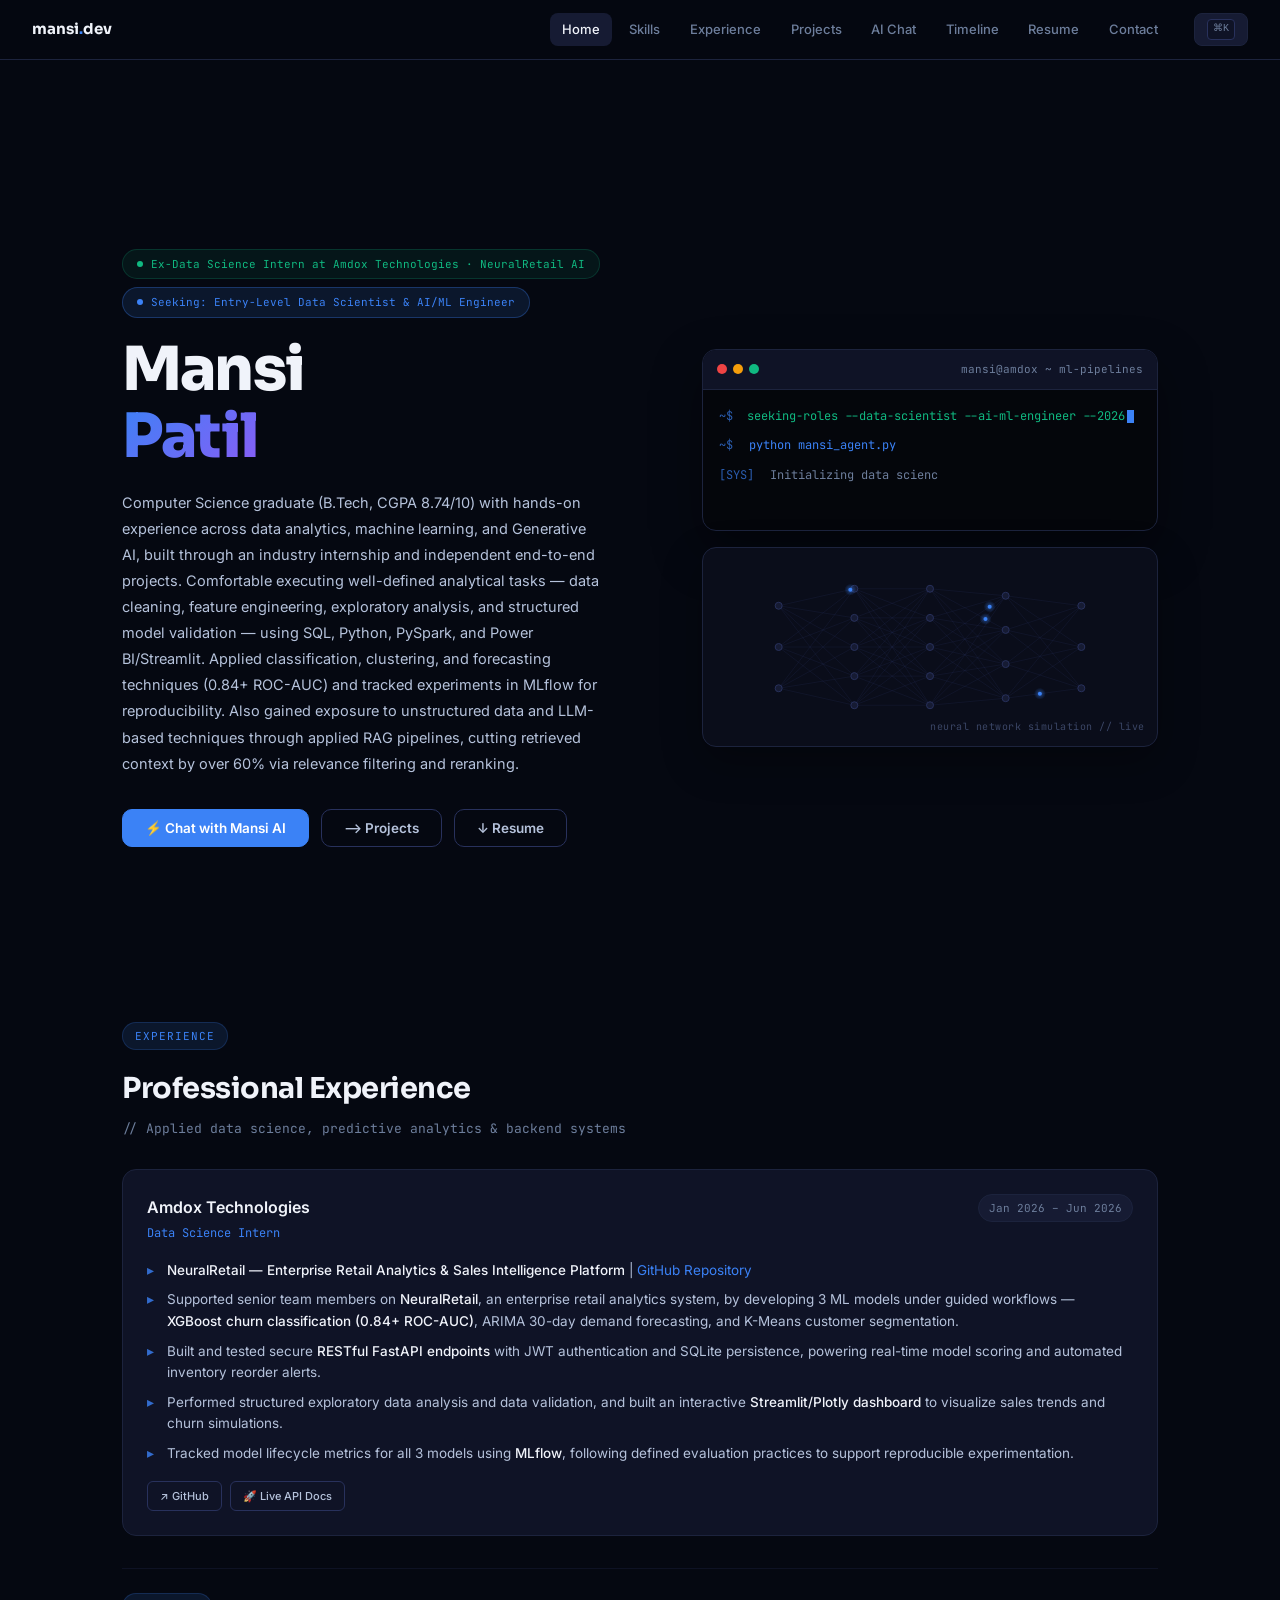
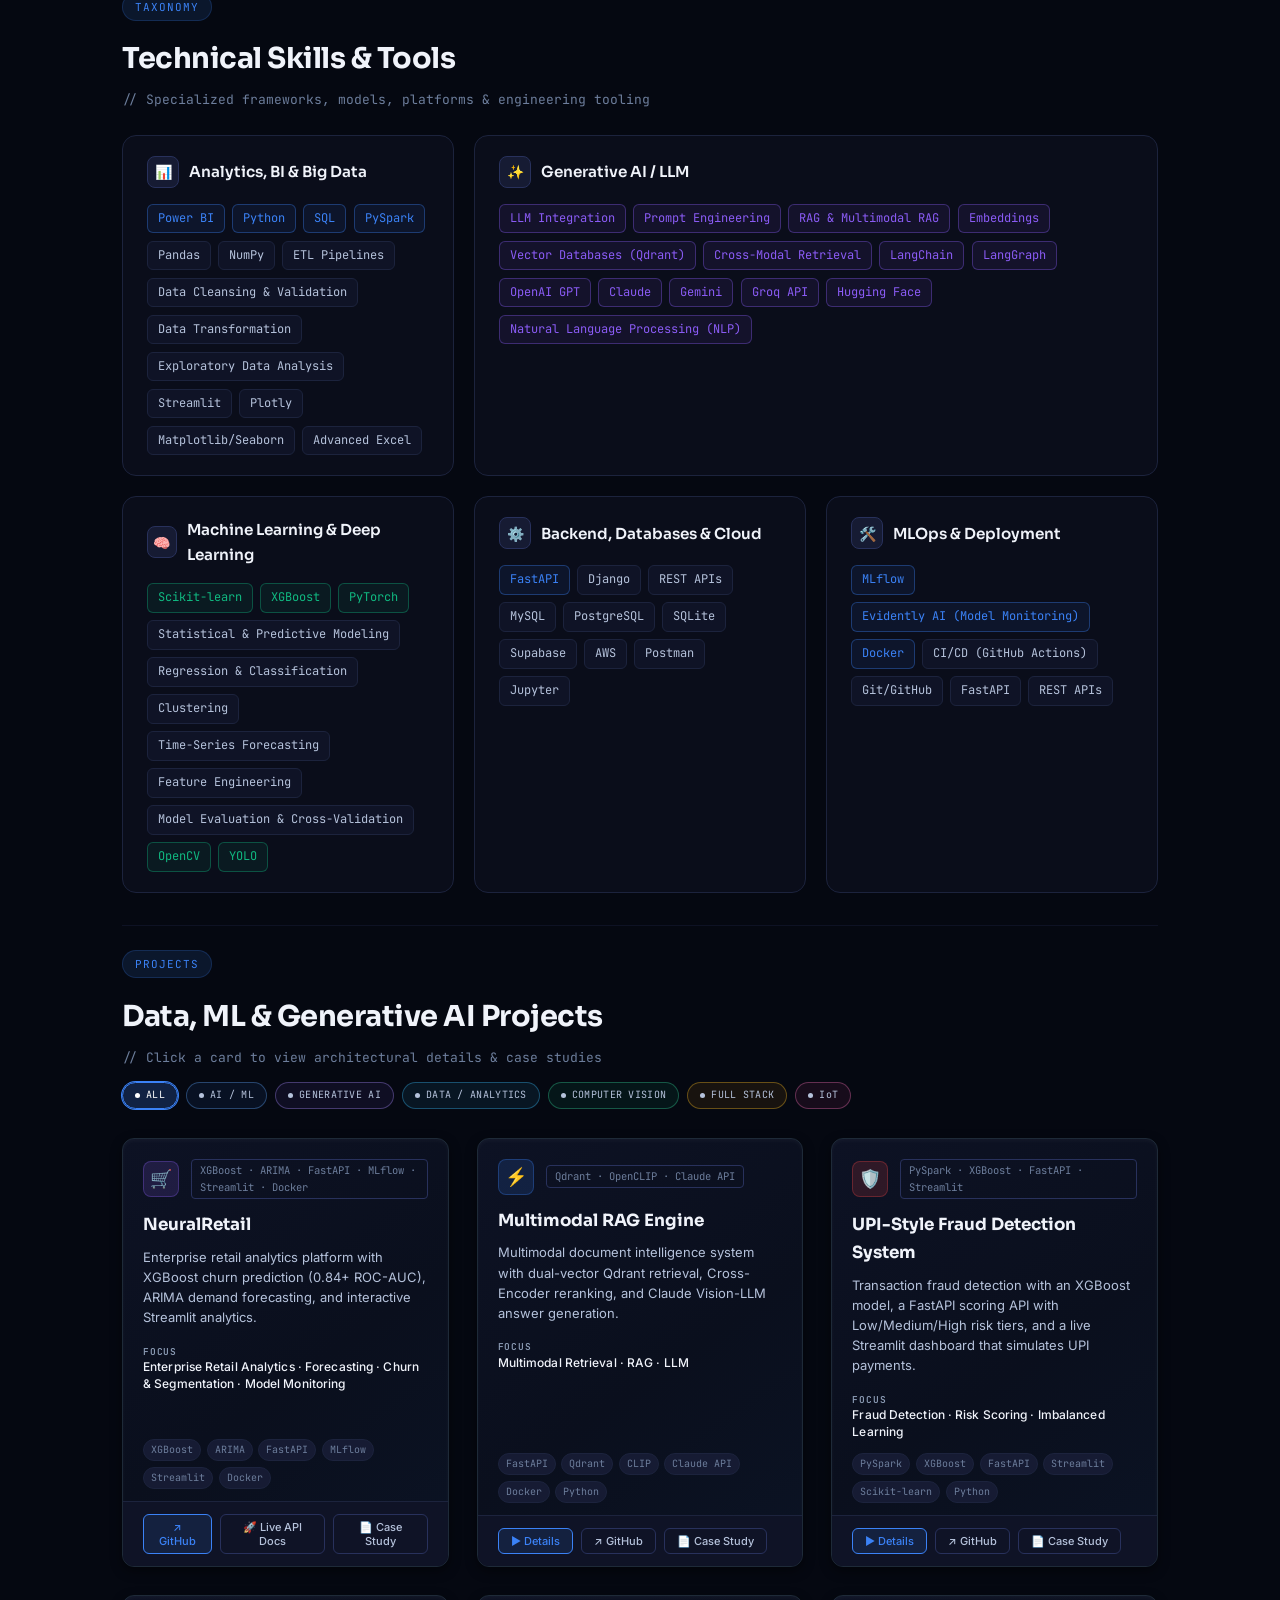
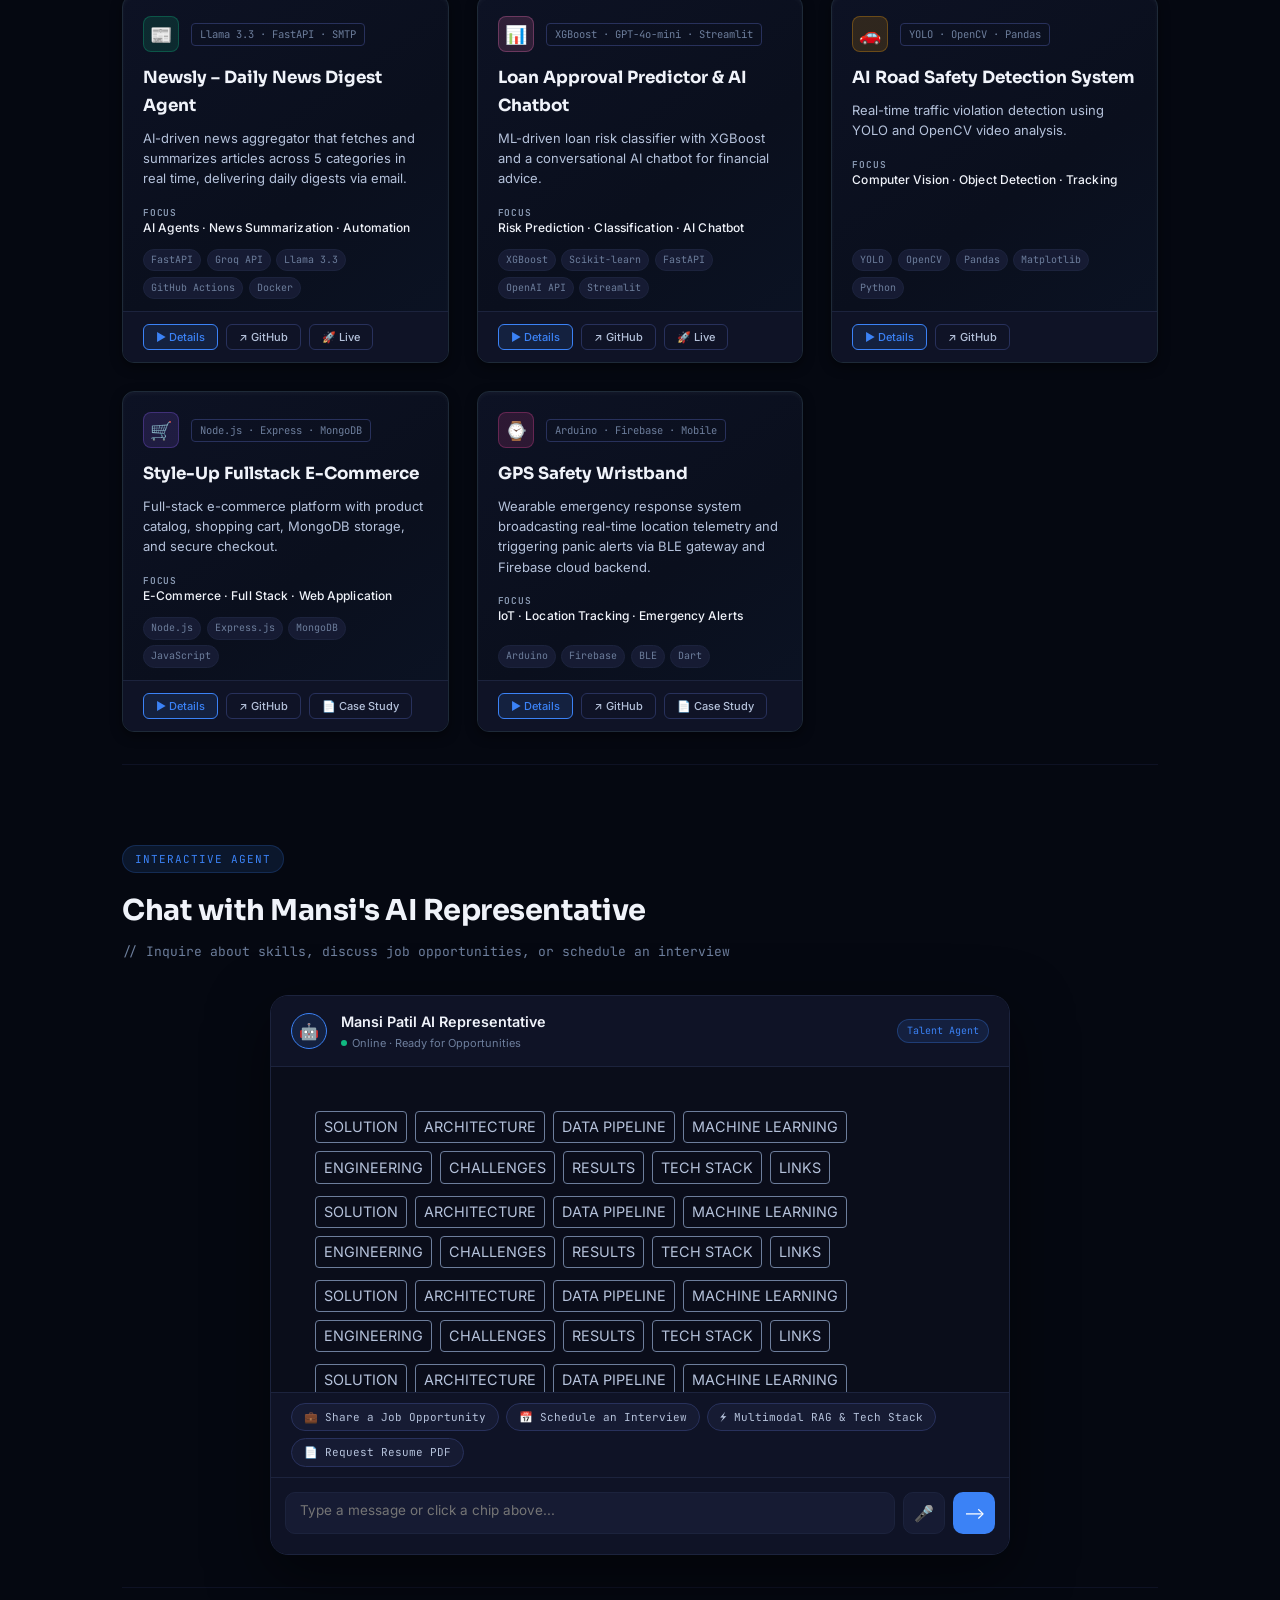
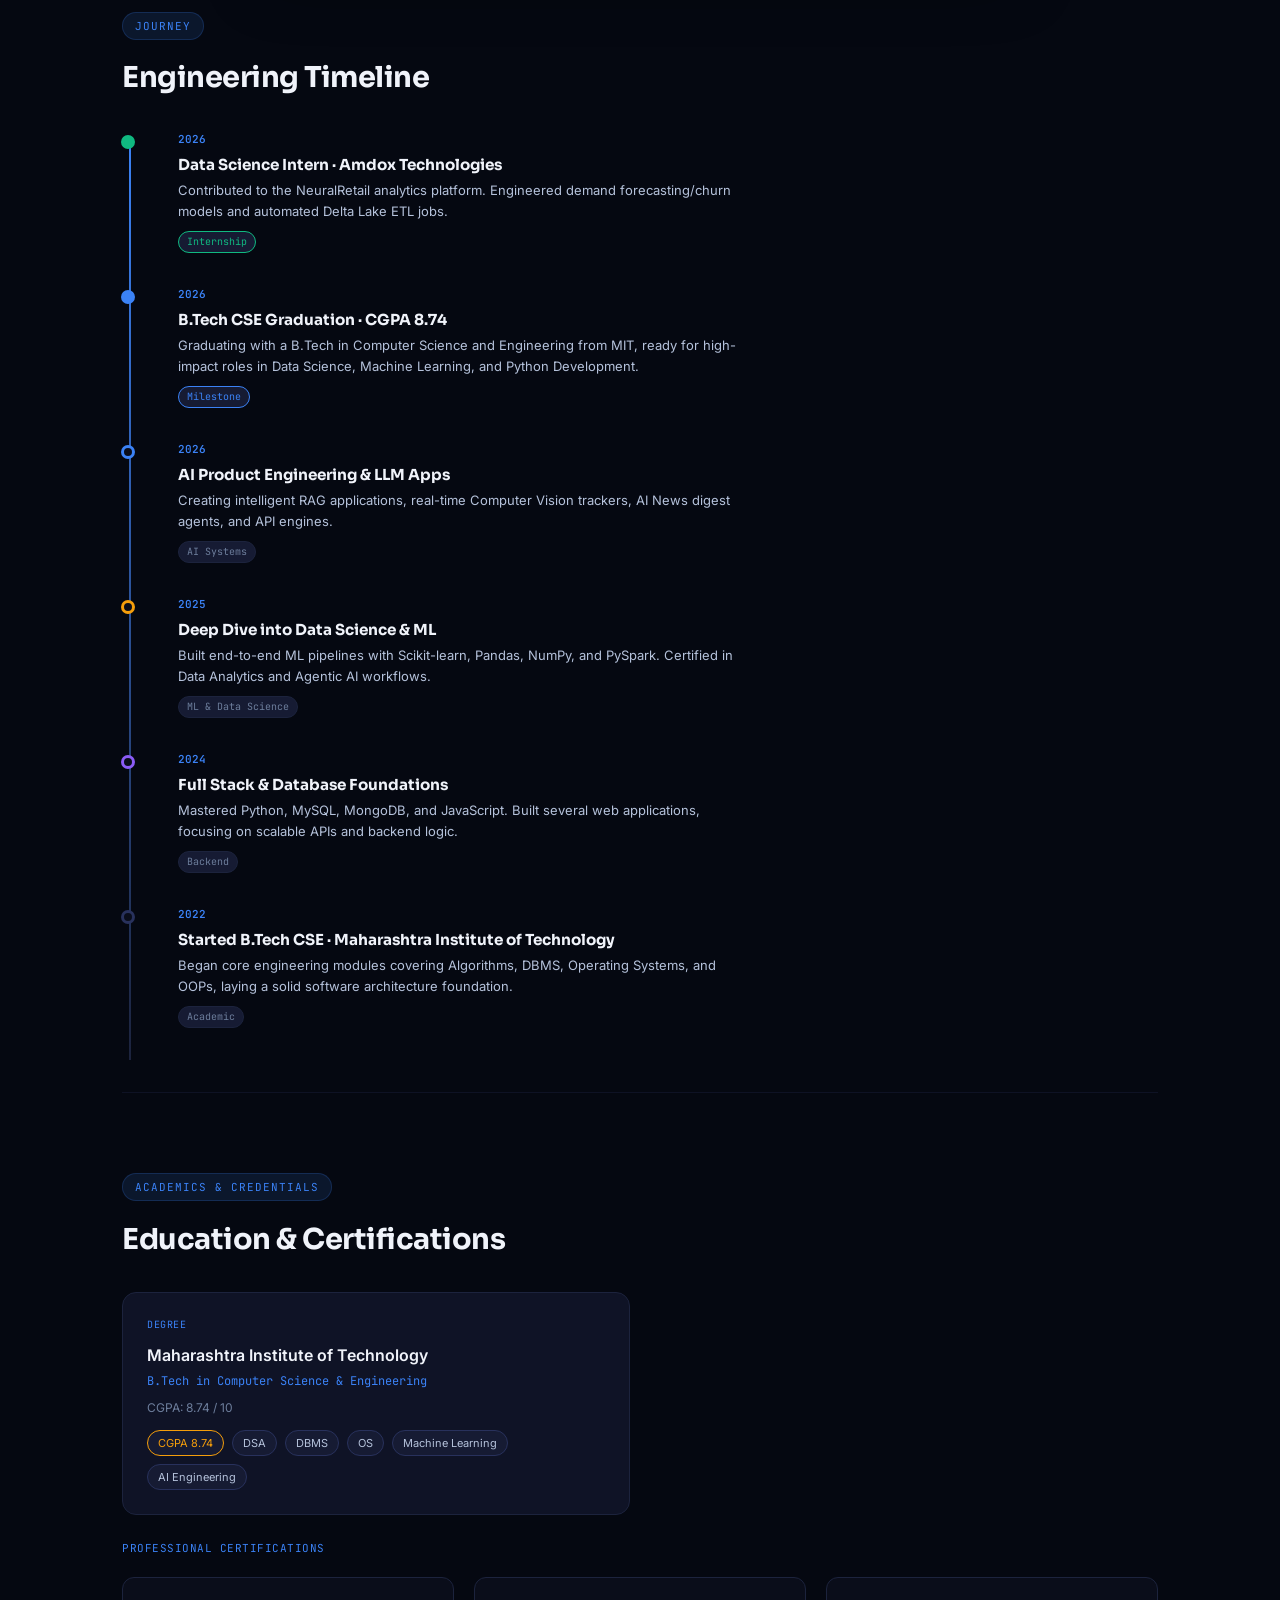
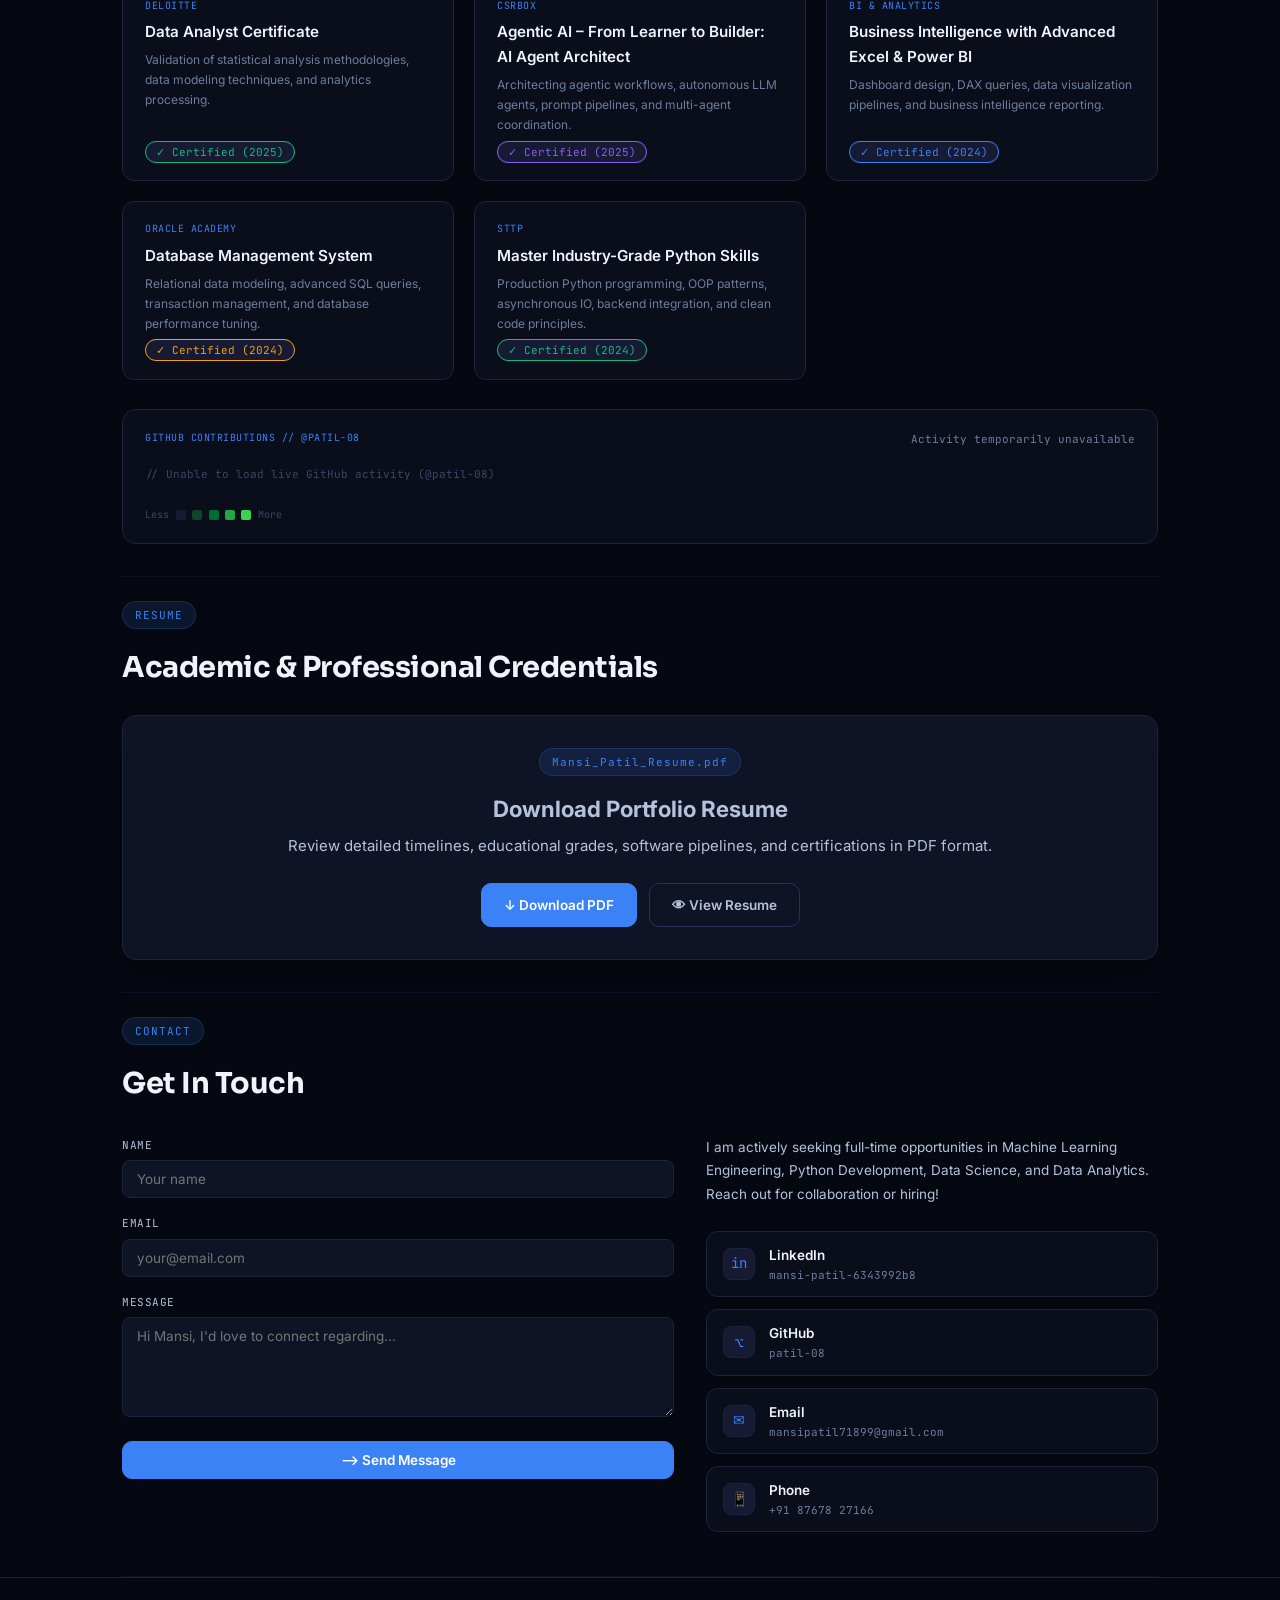
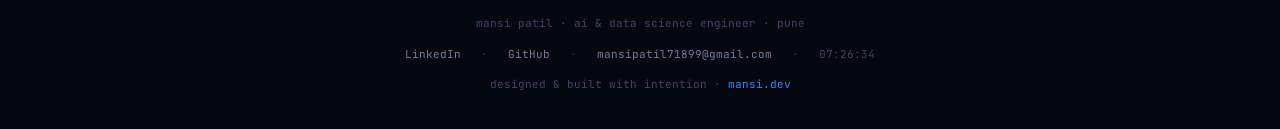
==== commit 453ac76a: "Remove raw live badges and eliminate card vacant spacing" ====
--- a/index.html
+++ b/index.html
@@ -123,7 +123,8 @@
             authentication and SQLite persistence, powering real-time model scoring and automated inventory reorder
             alerts.</div>
           <div class="bul">Performed structured exploratory data analysis and data validation, and built an interactive
-            <span class="hl">Streamlit/Plotly dashboard</span> to visualize sales trends and churn simulations.</div>
+            <span class="hl">Streamlit/Plotly dashboard</span> to visualize sales trends and churn simulations.
+          </div>
           <div class="bul">Tracked model lifecycle metrics for all 3 models using <span class="hl">MLflow</span>,
             following defined evaluation practices to support reproducible experimentation.</div>
           <div style="display:flex;gap:0.5rem;margin-top:1rem">
@@ -282,7 +283,7 @@
               <span class="pc-tag">XGBoost · ARIMA · FastAPI · MLflow · Streamlit · Docker</span>
             </div>
             <div class="pc-title">NeuralRetail</div>
-            <div class="pc-desc">Enterprise retail analytics and predictive pipelines.</div>
+            <div class="pc-desc">Enterprise retail analytics platform with XGBoost churn prediction (0.84+ ROC-AUC), ARIMA demand forecasting, and interactive Streamlit analytics.</div>
           </div>
           <div class="pc-focus"><span class="focus-label">FOCUS</span> <span class="focus-value">Enterprise Retail
               Analytics · Forecasting · Churn &amp; Segmentation · Model Monitoring</span></div>
@@ -315,8 +316,7 @@
               <span class="pc-tag">Qdrant · OpenCLIP · Claude API</span>
             </div>
             <div class="pc-title">Multimodal RAG Engine</div>
-            <div class="pc-desc">Multimodal document intelligence for searching and understanding text, tables, and
-              charts from PDF files.</div>
+            <div class="pc-desc">Multimodal document intelligence system with dual-vector Qdrant retrieval, Cross-Encoder reranking, and Claude Vision-LLM answer generation.</div>
           </div>
           <div class="pc-focus"><span class="focus-label">FOCUS</span> <span class="focus-value">Multimodal Retrieval ·
               RAG · LLM</span></div>
@@ -364,8 +364,6 @@
         <!-- Newsly – AI-Powered Daily News Digest Agent -->
         <div class="pc" data-category="generative-ai ai-ml" onclick="openModal('newsly')">
           <div class="pc-head">
-            <span class="status-pill live">LIVE</span>
-            <span class="status-pill live">LIVE</span>
             <div class="pc-icon-row">
               <div class="pc-icon" style="background:rgba(16,185,129,0.15);border:1px solid rgba(16,185,129,0.3)">📰
               </div>
@@ -391,7 +389,6 @@
         <!-- Loan Approval Prediction System -->
         <div class="pc" data-category="ai-ml generative-ai data-analytics" onclick="openModal('loan')">
           <div class="pc-head">
-            <span class="status-pill live">LIVE</span>
             <div class="pc-icon-row">
               <div class="pc-icon" style="background:rgba(244,114,182,0.15);border:1px solid rgba(244,114,182,0.3)">📊
               </div>
@@ -1052,7 +1049,8 @@
             <div class="bul">Pre-processes frames and runs predictive tracking streams with <span
                 class="hl">OpenCV</span>.</div>
             <div class="bul">Formats statistics and triggers speed dashboards via <span class="hl">Pandas</span> &amp;
-              <span class="hl">Matplotlib</span>.</div>
+              <span class="hl">Matplotlib</span>.
+            </div>
           </div>
           <div>
             <div class="mlbl">Technologies</div>
--- a/style.css
+++ b/style.css
@@ -501,8 +501,7 @@
   box-shadow: 0 10px 30px rgba(59, 130, 246, 0.1);
 }
 .pc-head {
-  padding: 1.25rem;
-  flex: 1;
+  padding: 1.25rem 1.25rem 0.65rem;
 }
 .pc-icon-row {
   display: flex;
@@ -539,10 +538,11 @@
   font-size: 13px;
   color: var(--t1);
   line-height: 1.55;
+  margin-bottom: 0.25rem;
 }
 .pc-focus {
   padding: 0 1.25rem;
-  margin-top: -0.25rem;
+  margin-top: 0.25rem;
   margin-bottom: 0.25rem;
   display: flex;
   flex-direction: column;
@@ -570,6 +570,7 @@
   flex-wrap: wrap;
   gap: 0.35rem;
   padding: 0.5rem 1.25rem 0.75rem;
+  margin-top: auto;
 }
 .tag {
   font-size: 10px;
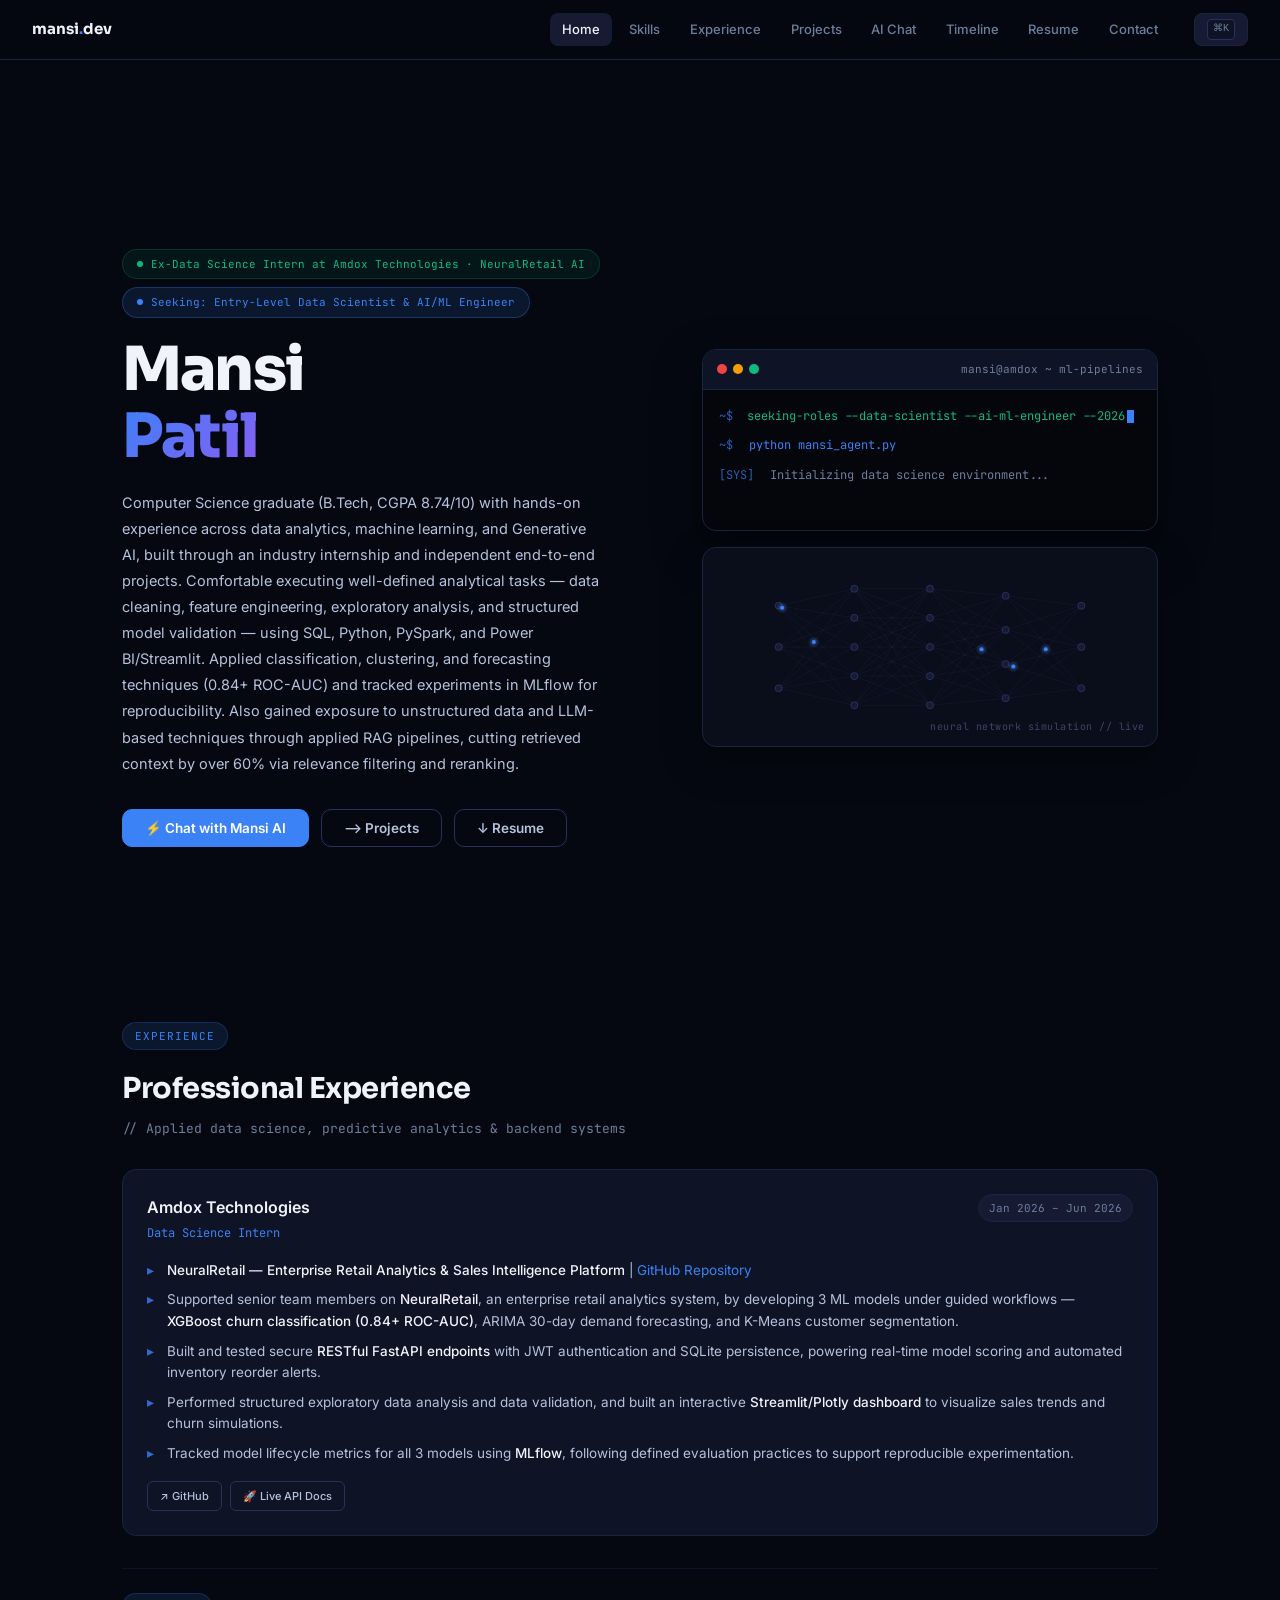
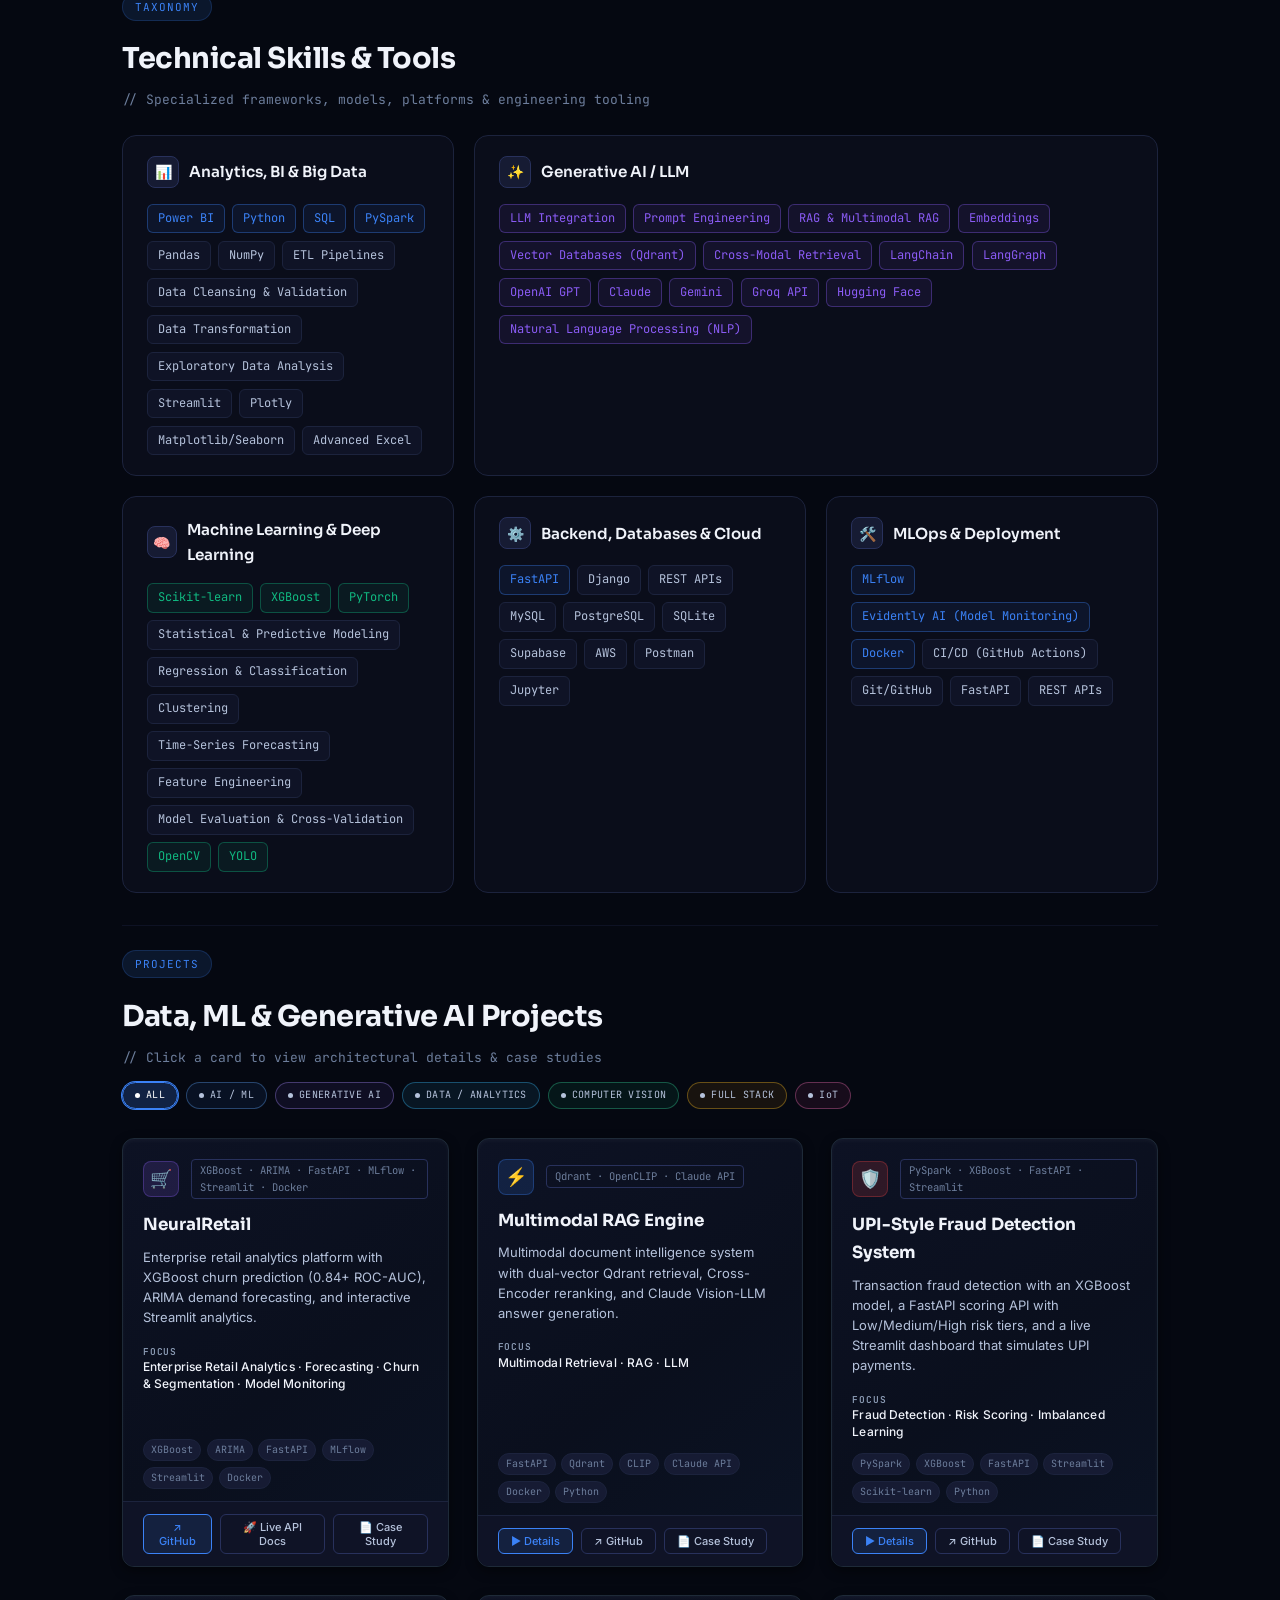
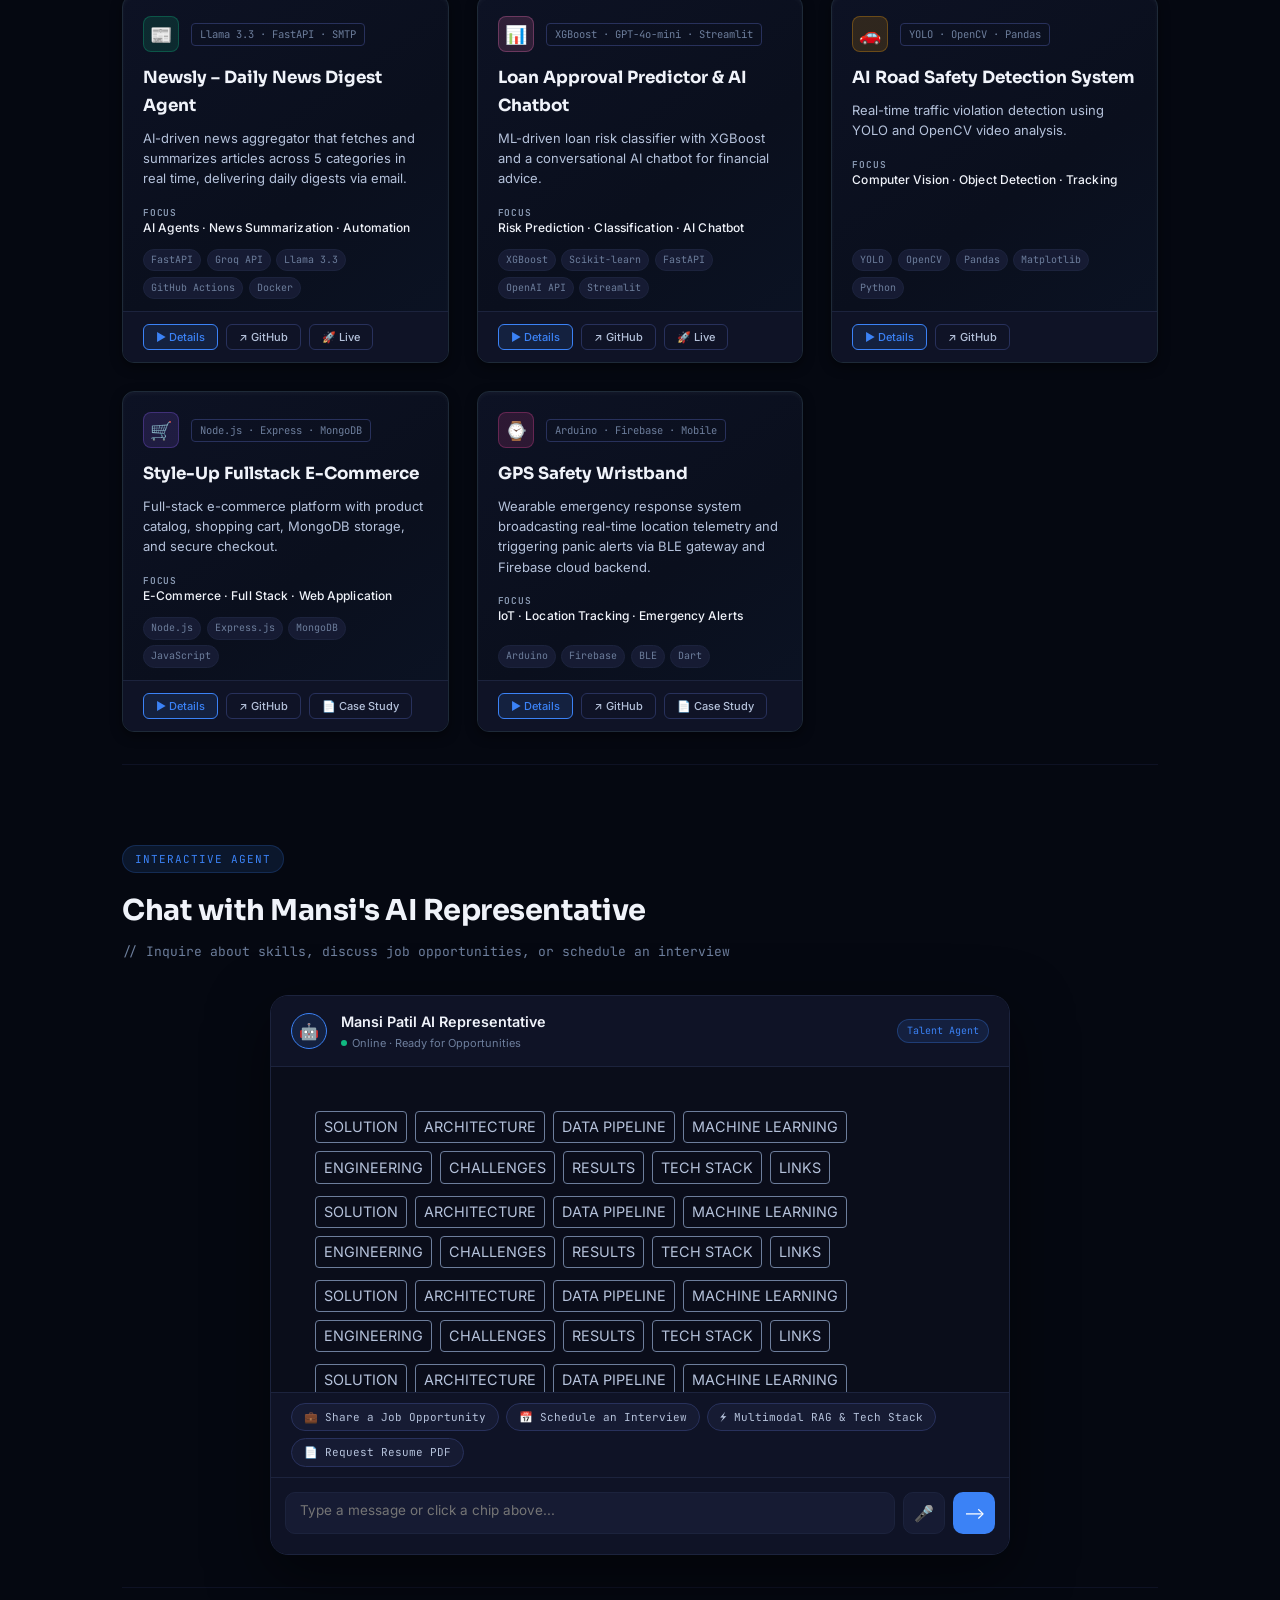
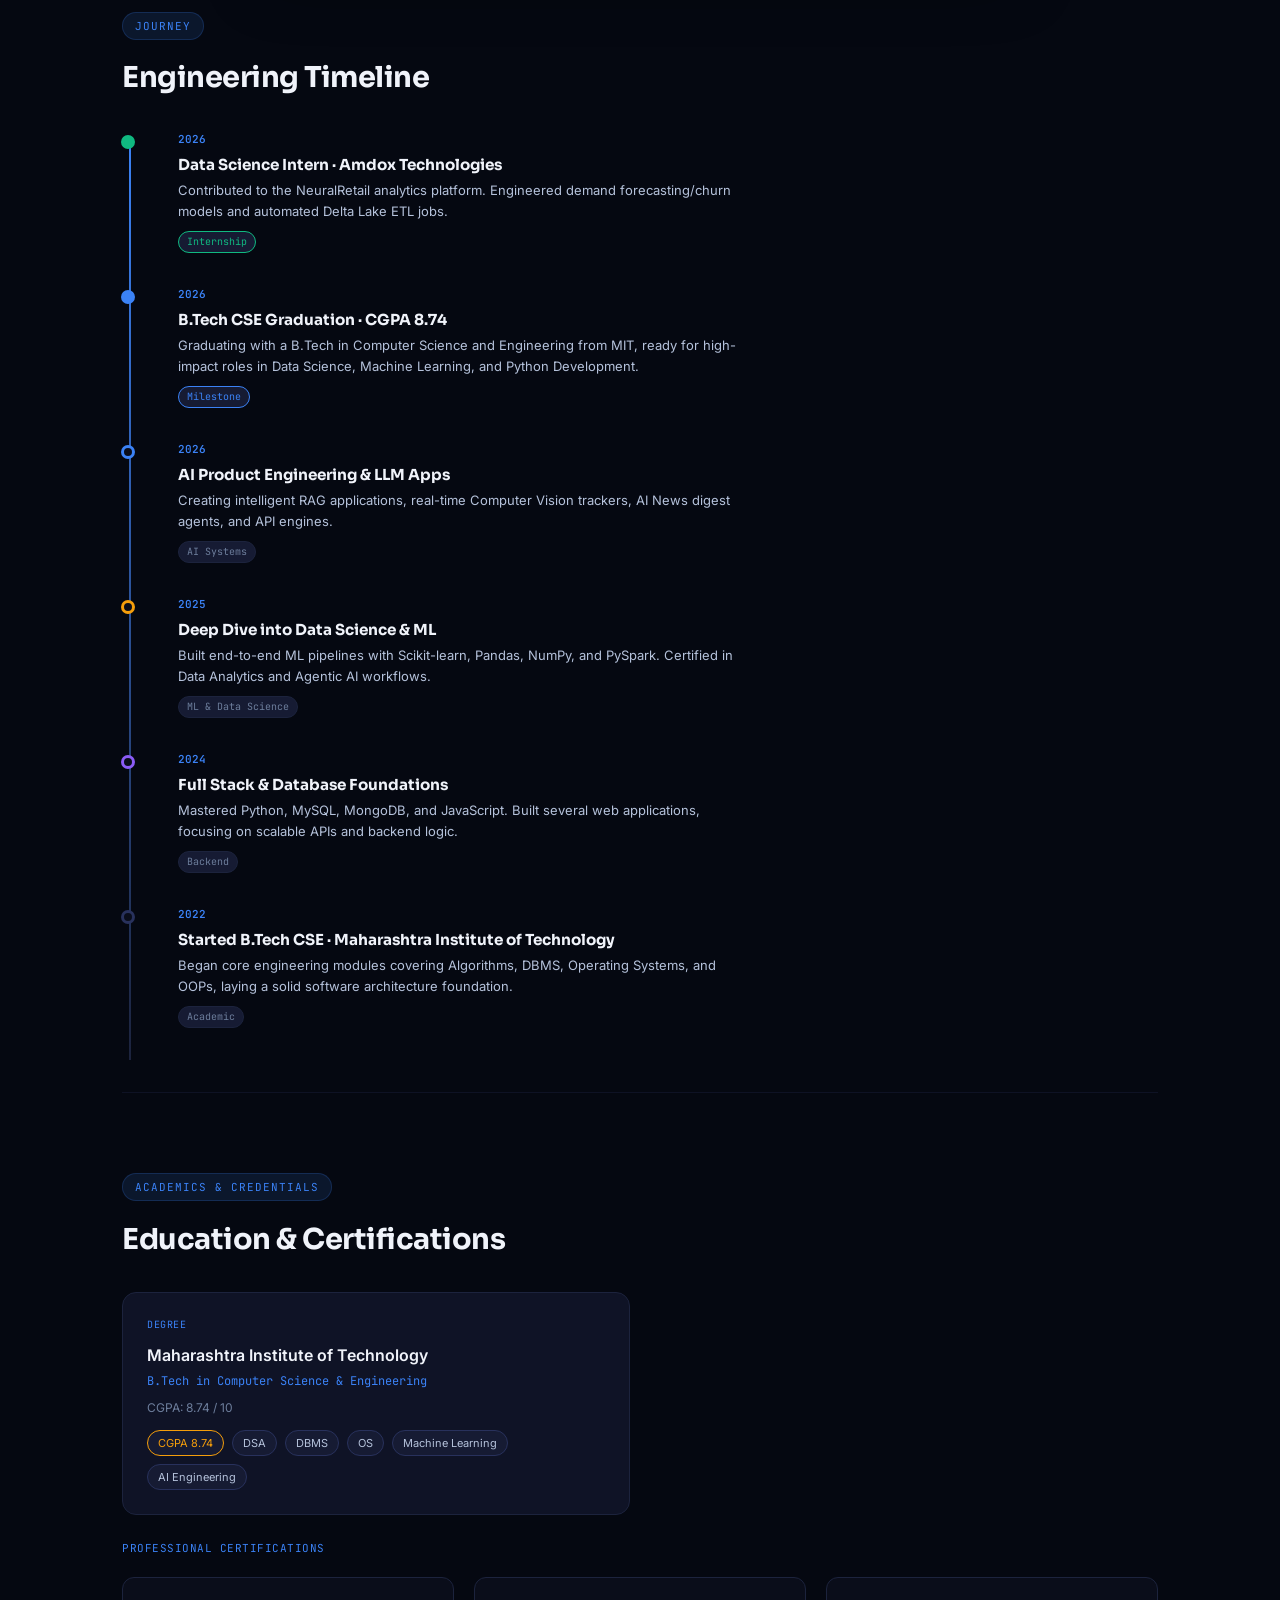
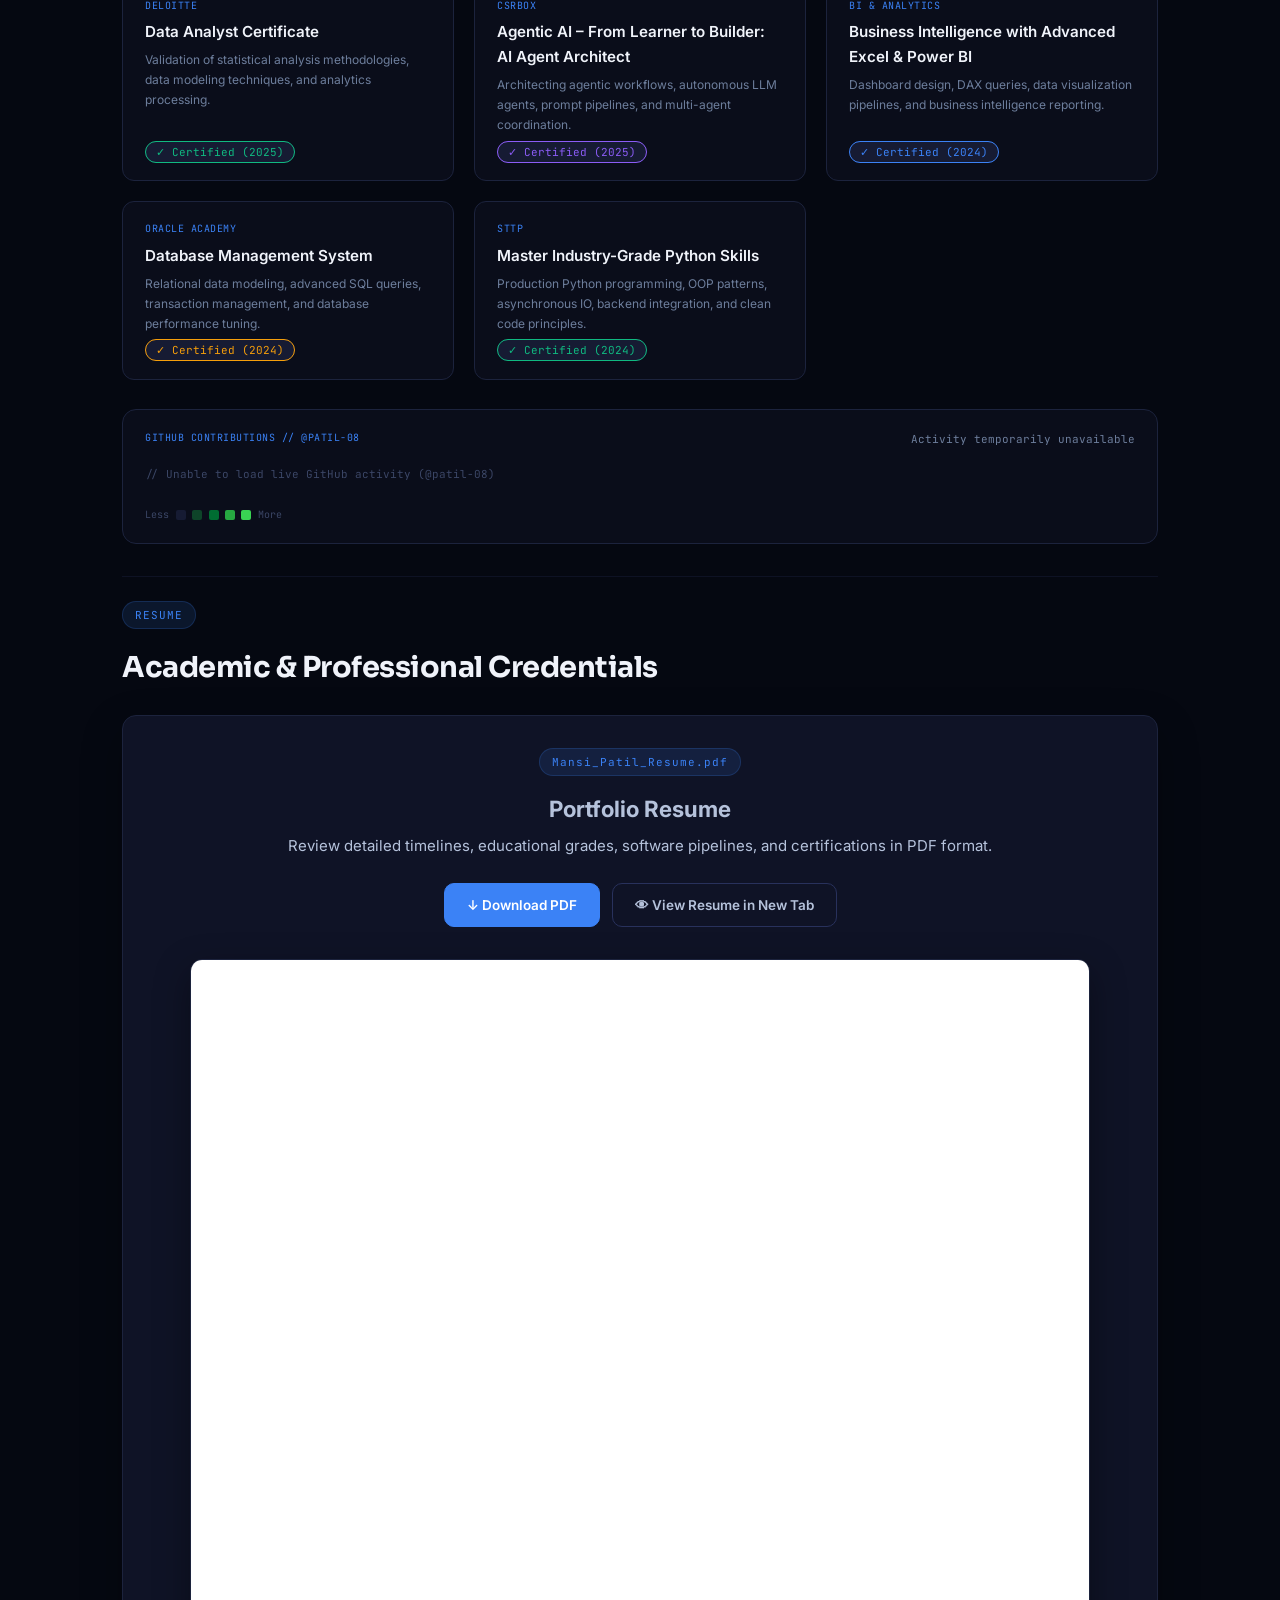
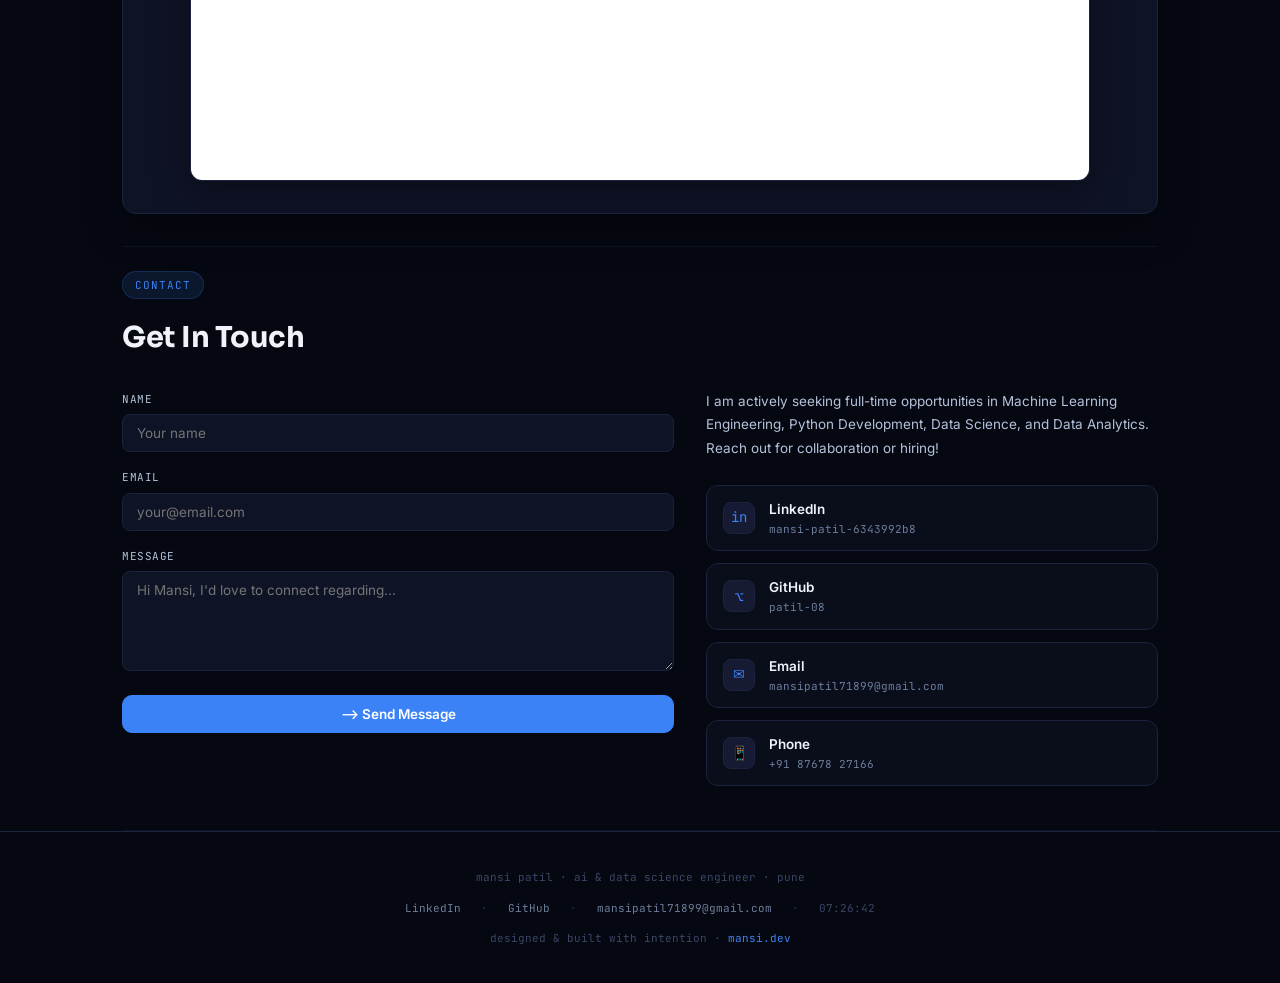
==== commit f78dc1d0: "Update portfolio resume with latest uploaded PDF and add inline document viewer" ====
--- a/index.html
+++ b/index.html
@@ -812,13 +812,16 @@
       <div class="sec-title">Academic & Professional Credentials</div>
       <div class="resume-card">
         <p class="sec-tag">Mansi_Patil_Resume.pdf</p>
-        <h2 style="font-size:1.4rem;margin-bottom:0.4rem">Download Portfolio Resume</h2>
+        <h2 style="font-size:1.4rem;margin-bottom:0.4rem">Portfolio Resume</h2>
         <p style="margin-bottom:1.5rem">Review detailed timelines, educational grades, software pipelines, and
           certifications in PDF format.</p>
         <div class="res-btns">
-          <a class="btn btn-p" href="Mansi_Patil_Resume.pdf?v=20260917" download="Mansi_Patil_Resume.pdf"
+          <a class="btn btn-p" href="Mansi_Patil_Resume.pdf?v=20261103" download="Mansi_Patil_Resume.pdf"
             onclick="showToast('📄 Downloading Resume PDF!','success')">↓ Download PDF</a>
-          <a class="btn" href="Mansi_Patil_Resume.pdf?v=20260917" target="_blank">👁 View Resume</a>
+          <a class="btn" href="Mansi_Patil_Resume.pdf?v=20261103" target="_blank">👁 View Resume in New Tab</a>
+        </div>
+        <div class="resume-preview-container" style="margin-top:2rem;width:100%;max-width:900px;margin-left:auto;margin-right:auto;border-radius:12px;overflow:hidden;border:1px solid var(--bd);box-shadow:0 12px 35px rgba(0,0,0,0.35);">
+          <iframe src="Mansi_Patil_Resume.pdf?v=20261103" width="100%" height="820px" style="border:none;display:block;background:#fff;" title="Mansi Patil Resume Preview"></iframe>
         </div>
       </div>
     </section>
--- a/style.css
+++ b/style.css
@@ -31,7 +31,10 @@
   padding: 0;
 }
 
-img, svg, canvas, video {
+img,
+svg,
+canvas,
+video {
   max-width: 100%;
 }
 
@@ -63,9 +66,11 @@
 ::-webkit-scrollbar {
   width: 5px;
 }
+
 ::-webkit-scrollbar-track {
   background: var(--bg1);
 }
+
 ::-webkit-scrollbar-thumb {
   background: var(--bd2);
   border-radius: 3px;
@@ -76,6 +81,7 @@
   text-decoration: none;
   transition: color 0.2s;
 }
+
 a:hover {
   color: var(--blue);
 }
@@ -112,6 +118,7 @@
   white-space: nowrap;
   color: var(--t0);
 }
+
 .logo span {
   color: var(--blue);
 }
@@ -131,7 +138,9 @@
   cursor: pointer;
   transition: all 0.2s;
 }
-.nl:hover, .nl.on {
+
+.nl:hover,
+.nl.on {
   color: var(--t0);
   background: var(--bg3);
 }
@@ -150,11 +159,13 @@
   cursor: pointer;
   transition: all 0.2s;
 }
+
 .cmd-btn:hover {
   border-color: var(--bd2);
   color: var(--t0);
   background: var(--bg4);
 }
+
 kbd {
   background: var(--bg2);
   border: 1px solid var(--bd2);
@@ -169,10 +180,12 @@
   margin: 0 auto;
   padding: 0 2rem;
 }
+
 .sec {
   padding: 5rem 0 2rem;
   border-bottom: 1px solid rgba(40, 49, 92, 0.25);
 }
+
 .sec-tag {
   font-family: var(--mono);
   font-size: 11px;
@@ -185,6 +198,7 @@
   margin-bottom: 0.9rem;
   letter-spacing: 1px;
 }
+
 .sec-title {
   font-family: var(--title-font);
   font-size: 1.8rem;
@@ -193,6 +207,7 @@
   color: var(--t0);
   margin-bottom: 0.4rem;
 }
+
 .sec-sub {
   font-size: 13px;
   color: var(--t2);
@@ -206,6 +221,7 @@
   display: flex;
   align-items: center;
 }
+
 .hero {
   display: grid;
   grid-template-columns: 1.15fr 1fr;
@@ -213,6 +229,7 @@
   align-items: center;
   width: 100%;
 }
+
 .building-badge {
   display: inline-flex;
   align-items: center;
@@ -226,6 +243,7 @@
   border-radius: 20px;
   margin-bottom: 1.2rem;
 }
+
 .building-dot {
   width: 6px;
   height: 6px;
@@ -233,9 +251,19 @@
   background: var(--green);
   animation: pulse-dot 2s infinite;
 }
+
 @keyframes pulse-dot {
-  0%, 100% { opacity: 1; transform: scale(1); }
-  50% { opacity: 0.4; transform: scale(1.2); }
+
+  0%,
+  100% {
+    opacity: 1;
+    transform: scale(1);
+  }
+
+  50% {
+    opacity: 0.4;
+    transform: scale(1.2);
+  }
 }
 
 .hero-eyebrow {
@@ -250,6 +278,7 @@
   margin-bottom: 1.2rem;
   letter-spacing: 0.5px;
 }
+
 h1 {
   font-family: var(--title-font);
   font-size: clamp(2.4rem, 4.8vw, 3.8rem);
@@ -259,12 +288,14 @@
   color: var(--t0);
   margin-bottom: 1.2rem;
 }
+
 h1 .blue {
   color: var(--blue);
   background: linear-gradient(135deg, var(--blue), var(--purple));
   -webkit-background-clip: text;
   -webkit-text-fill-color: transparent;
 }
+
 .hero-desc {
   font-size: 14.5px;
   color: var(--t1);
@@ -272,11 +303,13 @@
   max-width: 480px;
   margin-bottom: 2rem;
 }
+
 .ctas {
   display: flex;
   gap: 0.75rem;
   flex-wrap: wrap;
 }
+
 .btn {
   padding: 10px 22px;
   border-radius: 10px;
@@ -290,17 +323,20 @@
   align-items: center;
   gap: 8px;
 }
+
 .btn:hover {
   border-color: var(--blue);
   color: var(--blue);
   background: var(--dim);
   transform: translateY(-2px);
 }
+
 .btn-p {
   background: var(--blue);
   border-color: var(--blue);
   color: #fff;
 }
+
 .btn-p:hover {
   background: var(--blue2);
   border-color: var(--blue2);
@@ -313,8 +349,9 @@
   border: 1px solid var(--bd);
   border-radius: 14px;
   overflow: hidden;
-  box-shadow: 0 20px 50px rgba(0,0,0,0.4);
-}
+  box-shadow: 0 20px 50px rgba(0, 0, 0, 0.4);
+}
+
 .term-bar {
   background: var(--bg2);
   padding: 10px 14px;
@@ -323,17 +360,20 @@
   gap: 6px;
   border-bottom: 1px solid var(--bd);
 }
+
 .dot {
   width: 10px;
   height: 10px;
   border-radius: 50%;
 }
+
 .term-title {
   font-family: var(--mono);
   font-size: 11px;
   color: var(--t2);
   margin-left: auto;
 }
+
 .term-body {
   padding: 16px;
   min-height: 140px;
@@ -341,6 +381,7 @@
   font-size: 12px;
   line-height: 1.8;
 }
+
 .tl {
   display: flex;
   gap: 0.5rem;
@@ -348,17 +389,21 @@
   opacity: 0;
   transition: opacity 0.3s;
 }
+
 .tl.vis {
   opacity: 1;
 }
+
 .tp {
   color: var(--blue);
   opacity: 0.7;
   flex-shrink: 0;
 }
+
 .tv {
   color: var(--green);
 }
+
 .caret {
   display: inline-block;
   width: 7px;
@@ -368,8 +413,11 @@
   vertical-align: middle;
   margin-left: 2px;
 }
+
 @keyframes blink-caret {
-  50% { opacity: 0; }
+  50% {
+    opacity: 0;
+  }
 }
 
 .net-wrap {
@@ -381,13 +429,15 @@
   border: 1px solid var(--bd);
   overflow: hidden;
   position: relative;
-  box-shadow: 0 15px 40px rgba(0,0,0,0.3);
-}
+  box-shadow: 0 15px 40px rgba(0, 0, 0, 0.3);
+}
+
 canvas#net {
   display: block;
   width: 100%;
   height: 100%;
 }
+
 .net-lbl {
   position: absolute;
   bottom: 10px;
@@ -405,6 +455,7 @@
   gap: 1.25rem;
   margin-top: 1.8rem;
 }
+
 .ec {
   background: var(--bg2);
   border: 1px solid var(--bd);
@@ -412,9 +463,11 @@
   padding: 1.5rem;
   transition: border-color 0.2s;
 }
+
 .ec:hover {
   border-color: var(--bd2);
 }
+
 .ec-top {
   display: flex;
   align-items: flex-start;
@@ -422,17 +475,20 @@
   gap: 1rem;
   margin-bottom: 1rem;
 }
+
 .ec-co {
   font-size: 1rem;
   font-weight: 600;
   color: var(--t0);
 }
+
 .ec-role {
   font-size: 12px;
   color: var(--blue);
   font-family: var(--mono);
   margin-top: 4px;
 }
+
 .ec-date {
   font-size: 11px;
   font-family: var(--mono);
@@ -443,6 +499,7 @@
   border: 1px solid var(--bd);
   white-space: nowrap;
 }
+
 .bul {
   font-size: 13.5px;
   color: var(--t1);
@@ -451,6 +508,7 @@
   margin-bottom: 0.5rem;
   line-height: 1.6;
 }
+
 .bul::before {
   content: '▸';
   position: absolute;
@@ -459,6 +517,7 @@
   color: var(--blue);
   opacity: 0.8;
 }
+
 .hl {
   color: var(--t0);
   font-weight: 500;
@@ -469,6 +528,7 @@
   flex-wrap: wrap;
   gap: 0.45rem;
 }
+
 .pill {
   font-size: 11px;
   padding: 3px 10px;
@@ -485,6 +545,7 @@
   gap: 1.25rem;
   margin-top: 1.8rem;
 }
+
 .pc {
   background: var(--bg1);
   border: 1px solid var(--bd);
@@ -495,20 +556,24 @@
   display: flex;
   flex-direction: column;
 }
+
 .pc:hover {
   border-color: var(--blue);
   transform: translateY(-3px);
   box-shadow: 0 10px 30px rgba(59, 130, 246, 0.1);
 }
+
 .pc-head {
   padding: 1.25rem 1.25rem 0.65rem;
 }
+
 .pc-icon-row {
   display: flex;
   align-items: center;
   gap: 0.75rem;
   margin-bottom: 0.75rem;
 }
+
 .pc-icon {
   width: 36px;
   height: 36px;
@@ -519,6 +584,7 @@
   font-size: 18px;
   flex-shrink: 0;
 }
+
 .pc-tag {
   font-family: var(--mono);
   font-size: 10.5px;
@@ -527,6 +593,7 @@
   border: 1px solid var(--bd2);
   color: var(--t2);
 }
+
 .pc-title {
   font-family: var(--title-font);
   font-size: 1.05rem;
@@ -534,12 +601,14 @@
   color: var(--t0);
   margin-bottom: 0.5rem;
 }
+
 .pc-desc {
   font-size: 13px;
   color: var(--t1);
   line-height: 1.55;
   margin-bottom: 0.25rem;
 }
+
 .pc-focus {
   padding: 0 1.25rem;
   margin-top: 0.25rem;
@@ -548,6 +617,7 @@
   flex-direction: column;
   gap: 2px;
 }
+
 .focus-label {
   font-family: var(--mono);
   font-size: 9.5px;
@@ -557,6 +627,7 @@
   color: #8b9bb4;
   line-height: 1.2;
 }
+
 .focus-value {
   font-family: var(--sans);
   font-size: 12px;
@@ -565,6 +636,7 @@
   line-height: 1.4;
   letter-spacing: 0.1px;
 }
+
 .tags-row {
   display: flex;
   flex-wrap: wrap;
@@ -572,6 +644,7 @@
   padding: 0.5rem 1.25rem 0.75rem;
   margin-top: auto;
 }
+
 .tag {
   font-size: 10px;
   font-family: var(--mono);
@@ -581,6 +654,7 @@
   border: 1px solid var(--bd);
   color: var(--t2);
 }
+
 .pc-foot {
   padding: 0.75rem 1.25rem;
   border-top: 1px solid var(--bd);
@@ -588,6 +662,7 @@
   gap: 0.5rem;
   background: var(--bg2);
 }
+
 .pbt {
   font-size: 11px;
   padding: 5px 12px;
@@ -599,10 +674,12 @@
   font-family: var(--sans);
   font-weight: 500;
 }
+
 .pbt:hover {
   border-color: var(--blue);
   color: var(--blue);
 }
+
 .pc-foot .pbt.primary {
   background: var(--dim);
   border-color: var(--blue);
@@ -615,6 +692,7 @@
   gap: 0.5rem;
   margin-top: 0.9rem;
 }
+
 .sec-badge {
   display: inline-flex;
   align-items: center;
@@ -632,15 +710,18 @@
   background: transparent;
   outline: none;
 }
+
 button.sec-badge {
   font-family: var(--mono);
   color: inherit;
   line-height: inherit;
 }
+
 .sec-badge:focus-visible {
   outline: 2px solid var(--blue);
   outline-offset: 2px;
 }
+
 .sec-badge::before {
   content: '';
   position: absolute;
@@ -648,56 +729,106 @@
   opacity: 0;
   transition: opacity 0.2s;
 }
+
 .sec-badge:hover::before {
   opacity: 1;
 }
-.sb-all { color: var(--t1); border-color: var(--bd2); background: rgba(255, 255, 255, 0.04); }
-.sb-aiml, .sb-spark { color: #60a5fa; border-color: rgba(96, 165, 250, 0.35); background: rgba(59, 130, 246, 0.08); }
-.sb-genai { color: #a78bfa; border-color: rgba(167, 139, 250, 0.35); background: rgba(139, 92, 246, 0.08); }
-.sb-data { color: #38bdf8; border-color: rgba(56, 189, 248, 0.35); background: rgba(56, 189, 248, 0.08); }
-.sb-vision, .sb-yolo { color: #34d399; border-color: rgba(52, 211, 153, 0.35); background: rgba(16, 185, 129, 0.08); }
-.sb-fullstack { color: #fbbf24; border-color: rgba(251, 191, 36, 0.35); background: rgba(245, 158, 11, 0.08); }
-.sb-iot, .sb-agentic { color: #f472b6; border-color: rgba(244, 114, 182, 0.35); background: rgba(236, 72, 153, 0.08); }
+
+.sb-all {
+  color: var(--t1);
+  border-color: var(--bd2);
+  background: rgba(255, 255, 255, 0.04);
+}
+
+.sb-aiml,
+.sb-spark {
+  color: #60a5fa;
+  border-color: rgba(96, 165, 250, 0.35);
+  background: rgba(59, 130, 246, 0.08);
+}
+
+.sb-genai {
+  color: #a78bfa;
+  border-color: rgba(167, 139, 250, 0.35);
+  background: rgba(139, 92, 246, 0.08);
+}
+
+.sb-data {
+  color: #38bdf8;
+  border-color: rgba(56, 189, 248, 0.35);
+  background: rgba(56, 189, 248, 0.08);
+}
+
+.sb-vision,
+.sb-yolo {
+  color: #34d399;
+  border-color: rgba(52, 211, 153, 0.35);
+  background: rgba(16, 185, 129, 0.08);
+}
+
+.sb-fullstack {
+  color: #fbbf24;
+  border-color: rgba(251, 191, 36, 0.35);
+  background: rgba(245, 158, 11, 0.08);
+}
+
+.sb-iot,
+.sb-agentic {
+  color: #f472b6;
+  border-color: rgba(244, 114, 182, 0.35);
+  background: rgba(236, 72, 153, 0.08);
+}
 
 .sec-badge.active {
   box-shadow: 0 0 0 1px currentColor;
 }
+
 .sec-badge.active.sb-all {
   color: #ffffff;
   border-color: var(--blue);
   background: rgba(59, 130, 246, 0.22);
   box-shadow: 0 0 0 1px var(--blue);
 }
-.sec-badge.active.sb-aiml, .sec-badge.active.sb-spark {
+
+.sec-badge.active.sb-aiml,
+.sec-badge.active.sb-spark {
   background: rgba(59, 130, 246, 0.22);
   border-color: #60a5fa;
   color: #93c5fd;
 }
+
 .sec-badge.active.sb-genai {
   background: rgba(139, 92, 246, 0.22);
   border-color: #a78bfa;
   color: #c4b5fd;
 }
+
 .sec-badge.active.sb-data {
   background: rgba(56, 189, 248, 0.22);
   border-color: #38bdf8;
   color: #7dd3fc;
 }
-.sec-badge.active.sb-vision, .sec-badge.active.sb-yolo {
+
+.sec-badge.active.sb-vision,
+.sec-badge.active.sb-yolo {
   background: rgba(16, 185, 129, 0.22);
   border-color: #34d399;
   color: #6ee7b7;
 }
+
 .sec-badge.active.sb-fullstack {
   background: rgba(245, 158, 11, 0.22);
   border-color: #fbbf24;
   color: #fde68a;
 }
-.sec-badge.active.sb-iot, .sec-badge.active.sb-agentic {
+
+.sec-badge.active.sb-iot,
+.sec-badge.active.sb-agentic {
   background: rgba(236, 72, 153, 0.22);
   border-color: #f472b6;
   color: #f9a8d4;
 }
+
 .badge-dot {
   width: 5px;
   height: 5px;
@@ -705,11 +836,13 @@
   background: currentColor;
   animation: pulse-dot 2s infinite;
 }
+
 .pc.is-hidden {
   display: none !important;
 }
 
 @media (prefers-reduced-motion: reduce) {
+
   .sec-badge,
   .sec-badge::before,
   .badge-dot {
@@ -722,6 +855,7 @@
 #ailabs {
   padding-top: 1.5rem;
 }
+
 .labs-header-bar {
   background: var(--bg1);
   border: 1px solid var(--bd);
@@ -734,12 +868,14 @@
   font-family: var(--mono);
   font-size: 11px;
 }
+
 .labs-status {
   display: flex;
   align-items: center;
   gap: 0.5rem;
   color: var(--green);
 }
+
 .labs-status::before {
   content: '';
   width: 6px;
@@ -748,15 +884,18 @@
   background: var(--green);
   animation: pulse-dot 2s infinite;
 }
+
 .labs-env {
   color: var(--t3);
   margin-left: auto;
 }
+
 .lab-grid {
   display: grid;
   grid-template-columns: repeat(auto-fill, minmax(320px, 1fr));
   gap: 1.25rem;
 }
+
 .lab-card {
   background: var(--bg1);
   border: 1px solid var(--bd2);
@@ -768,13 +907,16 @@
   flex-direction: column;
   position: relative;
 }
+
 .lab-card:hover {
   border-color: var(--blue);
   box-shadow: 0 10px 40px rgba(59, 130, 246, 0.15);
 }
+
 .lab-card:hover .lab-card-glow {
   opacity: 1;
 }
+
 .lab-titlebar {
   background: var(--bg2);
   border-bottom: 1px solid var(--bd);
@@ -783,23 +925,27 @@
   align-items: center;
   gap: 8px;
 }
+
 .lab-wdot {
   width: 10px;
   height: 10px;
   border-radius: 50%;
 }
+
 .lab-filename {
   font-family: var(--mono);
   font-size: 10px;
   color: var(--t2);
   margin-left: auto;
 }
+
 .lab-console {
   padding: 1.25rem;
   flex: 1;
   position: relative;
   overflow: hidden;
 }
+
 .lab-card-glow {
   position: absolute;
   top: 0;
@@ -809,10 +955,22 @@
   opacity: 0;
   transition: opacity 0.3s;
 }
-.lc-nr .lab-card-glow { background: linear-gradient(90deg, transparent, var(--purple), transparent); }
-.lc-fd .lab-card-glow { background: linear-gradient(90deg, transparent, var(--blue), transparent); }
-.lc-la .lab-card-glow { background: linear-gradient(90deg, transparent, var(--green), transparent); }
-.lc-rs .lab-card-glow { background: linear-gradient(90deg, transparent, var(--amber), transparent); }
+
+.lc-nr .lab-card-glow {
+  background: linear-gradient(90deg, transparent, var(--purple), transparent);
+}
+
+.lc-fd .lab-card-glow {
+  background: linear-gradient(90deg, transparent, var(--blue), transparent);
+}
+
+.lc-la .lab-card-glow {
+  background: linear-gradient(90deg, transparent, var(--green), transparent);
+}
+
+.lc-rs .lab-card-glow {
+  background: linear-gradient(90deg, transparent, var(--amber), transparent);
+}
 
 .lab-prompt {
   font-family: var(--mono);
@@ -823,9 +981,11 @@
   align-items: center;
   gap: 0.4rem;
 }
+
 .lab-prompt-sym {
   color: var(--blue);
 }
+
 .lab-name {
   font-family: var(--title-font);
   font-size: 1.1rem;
@@ -833,6 +993,7 @@
   color: var(--t0);
   margin-bottom: 0.3rem;
 }
+
 .lab-type {
   font-family: var(--mono);
   font-size: 10px;
@@ -844,10 +1005,30 @@
   border-radius: 4px;
   width: fit-content;
 }
-.lc-nr .lab-type { color: #a78bfa; background: rgba(139, 92, 246, 0.1); border: 1px solid rgba(139, 92, 246, 0.2); }
-.lc-fd .lab-type { color: #60a5fa; background: rgba(59, 130, 246, 0.1); border: 1px solid rgba(59, 130, 246, 0.2); }
-.lc-la .lab-type { color: #34d399; background: rgba(16, 185, 129, 0.1); border: 1px solid rgba(16, 185, 129, 0.2); }
-.lc-rs .lab-type { color: #fbbf24; background: rgba(245, 158, 11, 0.1); border: 1px solid rgba(245, 158, 11, 0.2); }
+
+.lc-nr .lab-type {
+  color: #a78bfa;
+  background: rgba(139, 92, 246, 0.1);
+  border: 1px solid rgba(139, 92, 246, 0.2);
+}
+
+.lc-fd .lab-type {
+  color: #60a5fa;
+  background: rgba(59, 130, 246, 0.1);
+  border: 1px solid rgba(59, 130, 246, 0.2);
+}
+
+.lc-la .lab-type {
+  color: #34d399;
+  background: rgba(16, 185, 129, 0.1);
+  border: 1px solid rgba(16, 185, 129, 0.2);
+}
+
+.lc-rs .lab-type {
+  color: #fbbf24;
+  background: rgba(245, 158, 11, 0.1);
+  border: 1px solid rgba(245, 158, 11, 0.2);
+}
 
 .lab-desc {
   font-size: 13px;
@@ -855,6 +1036,7 @@
   line-height: 1.6;
   margin-bottom: 0.85rem;
 }
+
 .lab-preview {
   background: var(--bg0);
   border: 1px solid var(--bd);
@@ -864,15 +1046,25 @@
   font-family: var(--mono);
   font-size: 10px;
 }
+
 .lab-preview-line {
   color: var(--t2);
   line-height: 1.8;
   display: flex;
   gap: 0.5rem;
 }
-.lab-preview-line .ok { color: var(--green); }
-.lab-preview-line .info { color: var(--blue); }
-.lab-preview-line .warn { color: var(--amber); }
+
+.lab-preview-line .ok {
+  color: var(--green);
+}
+
+.lab-preview-line .info {
+  color: var(--blue);
+}
+
+.lab-preview-line .warn {
+  color: var(--amber);
+}
 
 .lab-foot {
   padding: 0.75rem 1.25rem;
@@ -882,6 +1074,7 @@
   justify-content: space-between;
   background: var(--bg2);
 }
+
 .lab-open {
   font-size: 11px;
   font-family: var(--mono);
@@ -892,10 +1085,26 @@
   color: var(--t1);
   transition: all 0.2s;
 }
-.lc-nr:hover .lab-open { border-color: var(--purple); color: #a78bfa; }
-.lc-fd:hover .lab-open { border-color: var(--blue); color: #60a5fa; }
-.lc-la:hover .lab-open { border-color: var(--green); color: #34d399; }
-.lc-rs:hover .lab-open { border-color: var(--amber); color: #fbbf24; }
+
+.lc-nr:hover .lab-open {
+  border-color: var(--purple);
+  color: #a78bfa;
+}
+
+.lc-fd:hover .lab-open {
+  border-color: var(--blue);
+  color: #60a5fa;
+}
+
+.lc-la:hover .lab-open {
+  border-color: var(--green);
+  color: #34d399;
+}
+
+.lc-rs:hover .lab-open {
+  border-color: var(--amber);
+  color: #fbbf24;
+}
 
 /* LAB MODAL TABS & DETAILS */
 .overlay {
@@ -912,11 +1121,13 @@
   pointer-events: none;
   transition: opacity 0.25s ease;
 }
+
 .overlay.open {
   display: flex;
   opacity: 1;
   pointer-events: all;
 }
+
 .modal {
   background: var(--bg1);
   border: 1px solid var(--bd);
@@ -925,8 +1136,9 @@
   width: 100%;
   max-height: 90vh;
   overflow-y: auto;
-  box-shadow: 0 30px 80px rgba(0,0,0,0.6);
-}
+  box-shadow: 0 30px 80px rgba(0, 0, 0, 0.6);
+}
+
 .mh {
   padding: 1.25rem 1.5rem;
   border-bottom: 1px solid var(--bd);
@@ -938,9 +1150,11 @@
   background: var(--bg1);
   z-index: 1;
 }
+
 .mb {
   padding: 1.5rem;
 }
+
 .mcl {
   background: var(--bg3);
   border: 1px solid var(--bd);
@@ -950,16 +1164,19 @@
   font-size: 12px;
   transition: all 0.15s;
 }
+
 .mcl:hover {
   color: var(--t0);
   border-color: var(--bd2);
   background: var(--bg4);
 }
+
 .m2 {
   display: grid;
   grid-template-columns: 1.1fr 0.9fr;
   gap: 1.5rem;
 }
+
 .mlbl {
   font-size: 11px;
   font-family: var(--mono);
@@ -968,6 +1185,7 @@
   text-transform: uppercase;
   letter-spacing: 0.5px;
 }
+
 .metric-box {
   background: var(--bg3);
   border: 1px solid var(--bd);
@@ -975,12 +1193,14 @@
   padding: 0.85rem;
   text-align: center;
 }
+
 .mval {
   font-family: var(--mono);
   font-size: 1.3rem;
   font-weight: 600;
   color: var(--t0);
 }
+
 .mlb2 {
   font-size: 10.5px;
   color: var(--t2);
@@ -993,6 +1213,7 @@
   padding: 0 1.5rem;
   background: var(--bg2);
 }
+
 .lab-tab {
   font-size: 12px;
   font-family: var(--mono);
@@ -1004,18 +1225,22 @@
   transition: all 0.15s;
   white-space: nowrap;
 }
+
 .lab-tab:hover {
   color: var(--t1);
 }
+
 .lab-tab.on {
   color: var(--blue);
   border-bottom-color: var(--blue);
   font-weight: 500;
 }
+
 .lab-panel {
   display: none;
   padding: 1.5rem;
 }
+
 .lab-panel.on {
   display: block;
 }
@@ -1027,6 +1252,7 @@
   align-items: center;
   margin: 1.25rem 0;
 }
+
 .pipe-node {
   background: var(--bg3);
   border: 1px solid var(--bd2);
@@ -1040,17 +1266,20 @@
   position: relative;
   transition: all 0.3s;
 }
+
 .pipe-node.active {
   border-color: var(--blue);
   color: var(--blue);
   background: var(--dim);
   box-shadow: 0 0 16px rgba(59, 130, 246, 0.2);
 }
+
 .pipe-node.done {
   border-color: var(--green);
   color: var(--green);
   background: rgba(16, 185, 129, 0.05);
 }
+
 .pipe-arrow {
   width: 2px;
   height: 20px;
@@ -1059,6 +1288,7 @@
   position: relative;
   overflow: hidden;
 }
+
 .pipe-arrow::after {
   content: '';
   position: absolute;
@@ -1069,9 +1299,13 @@
   background: linear-gradient(180deg, transparent, var(--blue));
   animation: flow-down 1.5s linear infinite;
 }
+
 @keyframes flow-down {
-  to { top: 100%; }
-}
+  to {
+    top: 100%;
+  }
+}
+
 .pipe-arrow-head {
   width: 0;
   height: 0;
@@ -1090,26 +1324,31 @@
   cursor: pointer;
   transition: all 0.2s;
 }
+
 .upload-zone:hover {
   border-color: var(--blue);
   background: var(--dim);
 }
+
 .upload-zone-icon {
   font-size: 32px;
   margin-bottom: 0.5rem;
   display: block;
 }
+
 .upload-zone-text {
   font-size: 13.5px;
   color: var(--t1);
   font-weight: 500;
 }
+
 .upload-zone-sub {
   font-size: 11px;
   color: var(--t2);
   font-family: var(--mono);
   margin-top: 0.3rem;
 }
+
 .proc-step {
   display: flex;
   align-items: center;
@@ -1120,17 +1359,26 @@
   color: var(--t2);
   border-bottom: 1px solid var(--bd);
 }
+
 .proc-step:last-child {
   border-bottom: none;
 }
-.proc-step.active { color: var(--blue); }
-.proc-step.done { color: var(--green); }
+
+.proc-step.active {
+  color: var(--blue);
+}
+
+.proc-step.done {
+  color: var(--green);
+}
+
 .proc-icon {
   width: 18px;
   text-align: center;
   flex-shrink: 0;
   font-weight: 600;
 }
+
 .ai-card {
   background: var(--bg2);
   border: 1px solid var(--bd);
@@ -1138,6 +1386,7 @@
   padding: 1.25rem;
   margin-bottom: 0.9rem;
 }
+
 .ai-card-label {
   font-size: 10px;
   font-family: var(--mono);
@@ -1145,6 +1394,7 @@
   letter-spacing: 0.5px;
   margin-bottom: 0.6rem;
 }
+
 .conf-bar-row {
   display: grid;
   grid-template-columns: 110px 1fr 48px;
@@ -1152,10 +1402,12 @@
   gap: 0.75rem;
   margin-bottom: 0.6rem;
 }
+
 .conf-lbl {
   font-size: 12px;
   color: var(--t1);
 }
+
 .conf-track {
   height: 8px;
   background: var(--bg3);
@@ -1163,12 +1415,14 @@
   overflow: hidden;
   border: 1px solid var(--bd);
 }
+
 .conf-fill {
   height: 100%;
   border-radius: 4px;
   width: 0%;
   transition: width 1.1s cubic-bezier(0.34, 1.2, 0.64, 1);
 }
+
 .conf-pct {
   font-family: var(--mono);
   font-size: 11px;
@@ -1181,10 +1435,12 @@
   max-width: 620px;
   margin-top: 1.8rem;
 }
+
 .timeline {
   position: relative;
   padding-left: 2rem;
 }
+
 .tl-line {
   position: absolute;
   left: 7px;
@@ -1193,11 +1449,13 @@
   width: 2px;
   background: linear-gradient(180deg, var(--blue), var(--bd));
 }
+
 .tl-item {
   position: relative;
   padding-bottom: 2rem;
   padding-left: 1.5rem;
 }
+
 .tl-dot {
   position: absolute;
   left: -2.05rem;
@@ -1209,10 +1467,12 @@
   border: 3.5px solid var(--bd2);
   transition: all 0.2s;
 }
+
 .tl-item:hover .tl-dot {
   border-color: var(--blue);
   transform: scale(1.1);
 }
+
 .tl-yr {
   font-family: var(--mono);
   font-size: 11px;
@@ -1220,6 +1480,7 @@
   font-weight: 600;
   margin-bottom: 0.2rem;
 }
+
 .tl-t {
   font-family: var(--title-font);
   font-size: 0.95rem;
@@ -1227,10 +1488,12 @@
   color: var(--t0);
   margin-bottom: 0.2rem;
 }
+
 .tl-d {
   font-size: 13px;
   color: var(--t1);
 }
+
 .tl-badge {
   display: inline-block;
   font-size: 10px;
@@ -1254,8 +1517,9 @@
   height: 560px;
   max-width: 740px;
   margin: 2rem auto 0;
-  box-shadow: 0 20px 60px rgba(0,0,0,0.5);
-}
+  box-shadow: 0 20px 60px rgba(0, 0, 0, 0.5);
+}
+
 .cw-hd {
   background: var(--bg2);
   border-bottom: 1px solid var(--bd);
@@ -1264,6 +1528,7 @@
   align-items: center;
   gap: 0.85rem;
 }
+
 .cw-av {
   width: 36px;
   height: 36px;
@@ -1276,11 +1541,13 @@
   font-size: 16px;
   flex-shrink: 0;
 }
+
 .cw-name {
   font-size: 0.9rem;
   font-weight: 600;
   color: var(--t0);
 }
+
 .cw-status {
   font-size: 11px;
   color: var(--t2);
@@ -1288,6 +1555,7 @@
   align-items: center;
   gap: 5px;
 }
+
 .cw-status::before {
   content: '';
   width: 6px;
@@ -1296,6 +1564,7 @@
   background: var(--green);
   display: block;
 }
+
 .cw-badge {
   margin-left: auto;
   font-family: var(--mono);
@@ -1306,6 +1575,7 @@
   border: 1px solid rgba(59, 130, 246, 0.3);
   color: var(--blue);
 }
+
 .cw-msgs {
   flex: 1;
   overflow-y: auto;
@@ -1314,16 +1584,19 @@
   flex-direction: column;
   gap: 0.9rem;
 }
+
 .msg {
   display: flex;
   gap: 0.75rem;
   align-items: flex-start;
   max-width: 88%;
 }
+
 .msg.user-msg {
   align-self: flex-end;
   flex-direction: row-reverse;
 }
+
 .msg-av {
   width: 28px;
   height: 28px;
@@ -1336,17 +1609,20 @@
   flex-shrink: 0;
   margin-top: 2px;
 }
+
 .av-ai {
   background: var(--dim);
   border: 1px solid var(--blue);
   color: var(--blue);
   font-family: var(--mono);
 }
+
 .av-u {
   background: var(--bg3);
   border: 1px solid var(--bd2);
   color: var(--t2);
 }
+
 .bubble {
   padding: 0.75rem 1.1rem;
   border-radius: 12px;
@@ -1354,15 +1630,18 @@
   line-height: 1.6;
   color: var(--t1);
 }
+
 .bubble.ai-b {
   background: var(--bg3);
   border: 1px solid var(--bd);
 }
+
 .bubble.u-b {
   background: var(--dim);
   border: 1px solid rgba(59, 130, 246, 0.3);
   color: var(--t0);
 }
+
 .typing span {
   display: inline-block;
   width: 6px;
@@ -1372,11 +1651,26 @@
   animation: typing-dots 1.2s infinite;
   margin: 0 1px;
 }
-.typing span:nth-child(2) { animation-delay: 0.2s; }
-.typing span:nth-child(3) { animation-delay: 0.4s; }
+
+.typing span:nth-child(2) {
+  animation-delay: 0.2s;
+}
+
+.typing span:nth-child(3) {
+  animation-delay: 0.4s;
+}
+
 @keyframes typing-dots {
-  0%, 80%, 100% { opacity: 0.25; }
-  40% { opacity: 1; }
+
+  0%,
+  80%,
+  100% {
+    opacity: 0.25;
+  }
+
+  40% {
+    opacity: 1;
+  }
 }
 
 .cw-chips {
@@ -1387,6 +1681,7 @@
   border-top: 1px solid var(--bd);
   background: var(--bg2);
 }
+
 .chip {
   font-size: 11px;
   padding: 4px 12px;
@@ -1398,6 +1693,7 @@
   transition: all 0.2s;
   font-family: var(--mono);
 }
+
 .chip:hover {
   border-color: var(--blue);
   color: var(--blue);
@@ -1411,6 +1707,7 @@
   background: var(--bg2);
   align-items: center;
 }
+
 .cw-inp {
   flex: 1;
   background: var(--bg3);
@@ -1425,9 +1722,11 @@
   height: 42px;
   transition: border-color 0.15s;
 }
+
 .cw-inp:focus {
   border-color: var(--blue);
 }
+
 .cw-mic {
   background: var(--bg3);
   border: 1px solid var(--bd);
@@ -1442,19 +1741,29 @@
   justify-content: center;
   transition: all 0.2s;
 }
+
 .cw-mic:hover {
   border-color: var(--blue);
   color: var(--blue);
 }
+
 .cw-mic.active {
   border-color: var(--blue);
   color: var(--blue);
   background: var(--dim);
   animation: mic-pulse 1.5s ease-in-out infinite;
 }
+
 @keyframes mic-pulse {
-  0%, 100% { box-shadow: 0 0 0 0 rgba(59, 130, 246, 0.4); }
-  50% { box-shadow: 0 0 0 12px rgba(59, 130, 246, 0); }
+
+  0%,
+  100% {
+    box-shadow: 0 0 0 0 rgba(59, 130, 246, 0.4);
+  }
+
+  50% {
+    box-shadow: 0 0 0 12px rgba(59, 130, 246, 0);
+  }
 }
 
 .cw-send {
@@ -1471,9 +1780,11 @@
   align-items: center;
   justify-content: center;
 }
+
 .cw-send:hover {
   background: var(--blue2);
 }
+
 .cw-counter {
   font-size: 10px;
   font-family: var(--mono);
@@ -1490,6 +1801,7 @@
   flex-wrap: wrap;
   margin: 0.8rem 0;
 }
+
 /* GITHUB CONTRIBUTION HEATMAP */
 .gh-heatmap-wrap {
   background: var(--bg1);
@@ -1497,17 +1809,20 @@
   border-radius: 14px;
   padding: 1.25rem 1.4rem;
 }
+
 .hm-scroll-box {
   overflow-x: auto;
   padding-bottom: 0.35rem;
   -webkit-overflow-scrolling: touch;
 }
+
 .hm-grid {
   display: inline-flex;
   flex-direction: column;
   gap: 4px;
   min-width: fit-content;
 }
+
 .hm-months {
   display: flex;
   font-family: var(--mono);
@@ -1517,15 +1832,18 @@
   position: relative;
   margin-bottom: 2px;
 }
+
 .hm-weeks {
   display: flex;
   gap: 3px;
 }
+
 .hm-week {
   display: flex;
   flex-direction: column;
   gap: 3px;
 }
+
 .hc {
   width: 10px;
   height: 10px;
@@ -1534,20 +1852,37 @@
   transition: transform 0.15s ease, outline 0.15s ease;
   cursor: pointer;
 }
+
 .hc:hover {
   transform: scale(1.25);
   outline: 1px solid var(--t0);
   z-index: 2;
 }
-.hc.lvl-0 { background: #161b33; }
-.hc.lvl-1 { background: #0e4429; }
-.hc.lvl-2 { background: #006d32; }
-.hc.lvl-3 { background: #26a641; }
-.hc.lvl-4 { background: #39d353; }
+
+.hc.lvl-0 {
+  background: #161b33;
+}
+
+.hc.lvl-1 {
+  background: #0e4429;
+}
+
+.hc.lvl-2 {
+  background: #006d32;
+}
+
+.hc.lvl-3 {
+  background: #26a641;
+}
+
+.hc.lvl-4 {
+  background: #39d353;
+}
 
 .coursework {
   margin-top: 1rem;
 }
+
 .edu-grid {
   display: grid;
   grid-template-columns: 1fr 1fr;
@@ -1563,9 +1898,11 @@
   margin-top: 1.8rem;
   align-items: start;
 }
+
 .fg {
   margin-bottom: 1rem;
 }
+
 .fl {
   font-size: 11px;
   font-family: var(--mono);
@@ -1575,6 +1912,7 @@
   text-transform: uppercase;
   letter-spacing: 0.5px;
 }
+
 .fi {
   width: 100%;
   background: var(--bg2);
@@ -1587,20 +1925,25 @@
   outline: none;
   transition: border-color 0.15s;
 }
+
 .fi:focus {
   border-color: var(--blue);
 }
+
 .ft {
   resize: vertical;
   min-height: 100px;
 }
+
 .send-btn {
   width: 100%;
   justify-content: center;
 }
+
 .fi.error {
   border-color: #ef4444;
 }
+
 .field-err {
   font-size: 11px;
   color: #ef4444;
@@ -1608,6 +1951,7 @@
   margin-top: 0.35rem;
   display: none;
 }
+
 .field-err.show {
   display: block;
 }
@@ -1624,11 +1968,13 @@
   color: var(--t1);
   background: var(--bg1);
 }
+
 .social:hover {
   border-color: var(--bd2);
   background: var(--bg2);
   transform: translateY(-2px);
 }
+
 .si {
   width: 32px;
   height: 32px;
@@ -1643,11 +1989,13 @@
   font-family: var(--mono);
   color: var(--blue);
 }
+
 .sname {
   font-size: 13.5px;
   font-weight: 600;
   color: var(--t0);
 }
+
 .shandle {
   font-size: 11px;
   color: var(--t2);
@@ -1661,14 +2009,33 @@
   border-radius: 14px;
   padding: 2rem;
   text-align: center;
-  box-shadow: 0 15px 40px rgba(0,0,0,0.3);
+  box-shadow: 0 15px 40px rgba(0, 0, 0, 0.3);
   margin-top: 1.5rem;
 }
+
 .res-btns {
   display: flex;
   gap: 0.75rem;
   justify-content: center;
   margin-top: 1.5rem;
+}
+
+.resume-preview-container {
+  margin-top: 2rem;
+  width: 100%;
+  max-width: 900px;
+  margin-left: auto;
+  margin-right: auto;
+  border-radius: 12px;
+  overflow: hidden;
+  border: 1px solid var(--bd);
+  box-shadow: 0 12px 35px rgba(0, 0, 0, 0.35);
+}
+
+@media (max-width: 768px) {
+  .resume-preview-container iframe {
+    height: 520px !important;
+  }
 }
 
 /* FLOATING UTILITIES */
@@ -1682,6 +2049,7 @@
   width: 0%;
   transition: width 0.1s linear;
 }
+
 .back-top {
   position: fixed;
   bottom: 2rem;
@@ -1702,10 +2070,12 @@
   pointer-events: none;
   z-index: 90;
 }
+
 .back-top.show {
   opacity: 1;
   pointer-events: all;
 }
+
 .back-top:hover {
   border-color: var(--blue);
   color: var(--blue);
@@ -1726,11 +2096,13 @@
   pointer-events: none;
   transition: opacity 0.2s ease;
 }
+
 .cp-overlay.open {
   display: flex;
   opacity: 1;
   pointer-events: all;
 }
+
 .cp-box {
   background: var(--bg2);
   border: 1px solid var(--bd2);
@@ -1738,8 +2110,9 @@
   width: 520px;
   max-width: 92vw;
   overflow: hidden;
-  box-shadow: 0 30px 80px rgba(0,0,0,0.7);
-}
+  box-shadow: 0 30px 80px rgba(0, 0, 0, 0.7);
+}
+
 .cp-wrap {
   display: flex;
   align-items: center;
@@ -1747,11 +2120,13 @@
   padding: 0.9rem 1.25rem;
   border-bottom: 1px solid var(--bd);
 }
+
 .cp-pfx {
   font-family: var(--mono);
   color: var(--blue);
   font-size: 16px;
 }
+
 .cp-in {
   background: none;
   border: none;
@@ -1761,11 +2136,13 @@
   width: 100%;
   font-family: var(--sans);
 }
+
 .cp-res {
   max-height: 300px;
   overflow-y: auto;
   padding: 0.5rem;
 }
+
 .cp-item {
   padding: 0.65rem 0.95rem;
   border-radius: 8px;
@@ -1777,10 +2154,13 @@
   color: var(--t1);
   transition: all 0.15s;
 }
-.cp-item:hover, .cp-item.sel {
+
+.cp-item:hover,
+.cp-item.sel {
   background: var(--bg3);
   color: var(--t0);
 }
+
 .cp-ico {
   width: 24px;
   height: 24px;
@@ -1793,6 +2173,7 @@
   font-size: 11px;
   flex-shrink: 0;
 }
+
 .cp-meta {
   font-size: 10px;
   color: var(--t3);
@@ -1813,6 +2194,7 @@
   align-items: center;
   pointer-events: none;
 }
+
 .toast {
   background: var(--bg2);
   border: 1px solid var(--bd2);
@@ -1823,21 +2205,24 @@
   display: flex;
   align-items: center;
   gap: 0.75rem;
-  box-shadow: 0 8px 30px rgba(0,0,0,0.5);
+  box-shadow: 0 8px 30px rgba(0, 0, 0, 0.5);
   opacity: 0;
   transform: translateY(12px);
   transition: all 0.3s;
   pointer-events: none;
   max-width: 400px;
 }
+
 .toast.show {
   opacity: 1;
   transform: translateY(0);
 }
+
 .toast.success {
   border-color: rgba(16, 185, 129, 0.4);
   background: rgba(16, 185, 129, 0.08);
 }
+
 .toast.error {
   border-color: rgba(239, 68, 68, 0.4);
   background: rgba(239, 68, 68, 0.08);
@@ -1847,6 +2232,7 @@
 [data-tip] {
   position: relative;
 }
+
 [data-tip]::after {
   content: attr(data-tip);
   position: absolute;
@@ -1866,6 +2252,7 @@
   transition: opacity 0.15s;
   z-index: 99;
 }
+
 [data-tip]:hover::after {
   opacity: 1;
 }
@@ -1880,9 +2267,11 @@
   color: var(--t3);
   background: var(--bg0);
 }
+
 footer a {
   color: var(--t2);
 }
+
 footer a:hover {
   color: var(--blue);
 }
@@ -1894,12 +2283,15 @@
   gap: 1.25rem;
   margin-top: 1.5rem;
 }
+
 @media(min-width: 781px) {
+
   .sk-card-span-2,
   .sk-card.span-2 {
     grid-column: span 2;
   }
 }
+
 .sk-card {
   background: var(--bg1);
   border: 1px solid var(--bd);
@@ -1909,17 +2301,20 @@
   position: relative;
   overflow: hidden;
 }
+
 .sk-card:hover {
   border-color: var(--bd2);
   transform: translateY(-2px);
   box-shadow: 0 10px 30px rgba(0, 0, 0, 0.4);
 }
+
 .sk-head {
   display: flex;
   align-items: center;
   gap: 0.65rem;
   margin-bottom: 1rem;
 }
+
 .sk-icon {
   width: 32px;
   height: 32px;
@@ -1931,17 +2326,20 @@
   justify-content: center;
   font-size: 14px;
 }
+
 .sk-title {
   font-family: var(--title-font);
   font-size: 0.95rem;
   font-weight: 600;
   color: var(--t0);
 }
+
 .sk-tags {
   display: flex;
   flex-wrap: wrap;
   gap: 0.45rem;
 }
+
 .sk-pill {
   font-size: 12px;
   font-family: var(--mono);
@@ -1952,21 +2350,25 @@
   border-radius: 6px;
   transition: all 0.2s;
 }
+
 .sk-pill:hover {
   color: var(--t0);
   border-color: var(--blue);
   background: var(--dim);
 }
+
 .sk-pill.highlight {
   border-color: rgba(59, 130, 246, 0.35);
   color: var(--blue);
   background: rgba(59, 130, 246, 0.08);
 }
+
 .sk-pill.genai {
   border-color: rgba(139, 92, 246, 0.35);
   color: var(--purple);
   background: rgba(139, 92, 246, 0.08);
 }
+
 .sk-pill.ml {
   border-color: rgba(16, 185, 129, 0.35);
   color: var(--green);
@@ -1980,6 +2382,7 @@
   gap: 1.25rem;
   margin-top: 1.25rem;
 }
+
 .cert-card {
   background: var(--bg1);
   border: 1px solid var(--bd);
@@ -1990,10 +2393,12 @@
   flex-direction: column;
   justify-content: space-between;
 }
+
 .cert-card:hover {
   border-color: var(--bd2);
   transform: translateY(-2px);
 }
+
 .cert-org {
   font-size: 10px;
   font-family: var(--mono);
@@ -2002,12 +2407,14 @@
   letter-spacing: 0.5px;
   margin-bottom: 0.3rem;
 }
+
 .cert-title {
   font-size: 0.95rem;
   font-weight: 600;
   color: var(--t0);
   margin-bottom: 0.4rem;
 }
+
 .cert-year {
   font-size: 11px;
   font-family: var(--mono);
@@ -2020,41 +2427,52 @@
   nav {
     padding: 0 1rem;
   }
+
   .nav-links {
     display: none;
   }
+
   .page {
     padding: 0 1.25rem;
   }
+
   .hero {
     grid-template-columns: 1fr;
     gap: 2rem;
   }
+
   .net-wrap {
     display: none;
   }
+
   .proj-grid {
     grid-template-columns: 1fr;
   }
+
   .skills-grid {
     grid-template-columns: 1fr;
   }
+
   .sk-card,
   .sk-card-span-2,
   .sk-card.span-2 {
     grid-column: auto !important;
     width: 100%;
   }
+
   .cert-grid {
     grid-template-columns: 1fr;
   }
+
   .edu-grid {
     grid-template-columns: 1fr;
   }
+
   .contact-wrap {
     grid-template-columns: 1fr;
     gap: 1.5rem;
   }
+
   .m2 {
     grid-template-columns: 1fr;
     gap: 1rem;
@@ -2065,108 +2483,139 @@
   .page {
     padding: 0 1rem;
   }
+
   .sec {
     padding: 3.5rem 0 1.5rem;
   }
+
   #home {
     padding-top: 5.5rem;
     min-height: auto;
   }
+
   .sec-title {
     font-size: 1.45rem;
   }
+
   .hero-desc {
     font-size: 13.5px;
     line-height: 1.7;
   }
+
   .building-badge {
     white-space: normal;
     font-size: 10.5px;
     padding: 4px 10px;
   }
+
   .ec {
     padding: 1.2rem;
   }
+
   .ec-top {
     flex-direction: column;
     align-items: flex-start;
     gap: 0.4rem;
   }
+
   .ec-date {
     align-self: flex-start;
   }
+
   .sk-card {
     padding: 1.1rem 1.2rem;
   }
+
   .pc-head {
     padding: 1rem;
   }
+
   .pc-focus {
     padding: 0 1rem;
   }
+
   .tags-row {
     padding: 0.4rem 1rem 0.6rem;
   }
+
   .pc-foot {
     padding: 0.65rem 1rem;
     flex-wrap: wrap;
   }
+
   .chat-win {
     height: 520px;
     margin-top: 1.25rem;
   }
+
   .cw-hd {
     padding: 0.75rem 1rem;
   }
+
   .cw-badge {
     display: none;
   }
+
   .cw-msgs {
     padding: 1rem;
   }
+
   .msg {
     max-width: 96%;
   }
+
   .cw-chips {
     padding: 0.5rem 0.75rem;
   }
+
   .cw-inp-row {
     padding: 0.6rem 0.75rem;
   }
+
   .chat-lead-card {
     max-width: 100%;
     padding: 1rem;
   }
+
   .resume-card {
     padding: 1.5rem 1rem;
   }
+
   .res-btns {
     flex-direction: column;
   }
+
   .res-btns .btn {
     width: 100%;
     justify-content: center;
   }
+
   .social {
     padding: 10px 12px;
   }
+
   .shandle {
     word-break: break-all;
     overflow-wrap: anywhere;
   }
+
   .overlay {
     padding: 0.75rem;
   }
+
   .modal {
     max-height: 92vh;
     border-radius: 14px;
   }
+
   .mh {
     padding: 1rem;
   }
+
   .mb {
     padding: 1rem;
   }
+
   .toast {
     max-width: calc(100vw - 2rem);
   }
@@ -2186,6 +2635,7 @@
   gap: 0.75rem;
   max-width: 440px;
 }
+
 .chat-lead-header {
   display: flex;
   align-items: center;
@@ -2196,11 +2646,13 @@
   border-bottom: 1px solid var(--bd);
   padding-bottom: 0.5rem;
 }
+
 .chat-lead-field {
   display: flex;
   flex-direction: column;
   gap: 0.25rem;
 }
+
 .chat-lead-label {
   font-size: 10px;
   font-family: var(--mono);
@@ -2208,6 +2660,7 @@
   text-transform: uppercase;
   letter-spacing: 0.5px;
 }
+
 .chat-lead-input {
   background: var(--bg3);
   border: 1px solid var(--bd);
@@ -2219,13 +2672,16 @@
   outline: none;
   transition: border-color 0.2s;
 }
+
 .chat-lead-input:focus {
   border-color: var(--blue);
 }
+
 .chat-lead-textarea {
   min-height: 55px;
   resize: vertical;
 }
+
 .chat-lead-submit {
   background: linear-gradient(135deg, #3b82f6 0%, #2563eb 100%);
   color: #fff;
@@ -2242,10 +2698,12 @@
   transition: all 0.2s;
   margin-top: 0.25rem;
 }
+
 .chat-lead-submit:hover {
   filter: brightness(1.1);
   transform: translateY(-1px);
 }
+
 .chat-lead-submit:disabled {
   opacity: 0.6;
   cursor: not-allowed;
@@ -2258,6 +2716,7 @@
   font-family: var(--sans);
   min-height: 100vh;
 }
+
 .project-detail-header {
   padding: 1.25rem 2rem;
   border-bottom: 1px solid var(--bd);
@@ -2267,6 +2726,7 @@
   top: 0;
   z-index: 100;
 }
+
 .back-link {
   font-family: var(--mono);
   font-size: 13px;
@@ -2276,10 +2736,12 @@
   gap: 0.4rem;
   transition: all 0.2s;
 }
+
 .back-link:hover {
   color: var(--t0);
   transform: translateX(-3px);
 }
+
 .project-detail-main {
   max-width: 880px;
   margin: 0 auto;
@@ -2288,6 +2750,7 @@
   flex-direction: column;
   gap: 1.75rem;
 }
+
 .glass-card {
   background: var(--bg1);
   border: 1px solid var(--bd);
@@ -2295,11 +2758,13 @@
   padding: 1.75rem;
   box-shadow: 0 10px 30px rgba(0, 0, 0, 0.25);
 }
+
 .glass-card h1 {
   font-size: clamp(1.5rem, 3.5vw, 2.2rem);
   line-height: 1.2;
   margin-bottom: 0.9rem;
 }
+
 .glass-card h2 {
   font-family: var(--title-font);
   font-size: 1.25rem;
@@ -2309,6 +2774,7 @@
   align-items: center;
   gap: 0.5rem;
 }
+
 .eyebrow {
   font-family: var(--mono);
   font-size: 11px;
@@ -2320,12 +2786,14 @@
   display: inline-block;
   margin-bottom: 0.75rem;
 }
+
 .section-copy {
   font-size: 14px;
   line-height: 1.7;
   color: var(--t1);
   margin-bottom: 1.2rem;
 }
+
 .project-detail-meta {
   display: flex;
   align-items: center;
@@ -2336,41 +2804,49 @@
   color: var(--t2);
   margin-bottom: 1.2rem;
 }
+
 .status-pill {
   font-size: 11px;
   padding: 3px 9px;
   border-radius: 20px;
   font-weight: 500;
 }
+
 .status-pill.live {
   background: var(--green-dim);
   color: var(--green);
   border: 1px solid rgba(16, 185, 129, 0.3);
 }
+
 .card-actions {
   display: flex;
   gap: 0.75rem;
   flex-wrap: wrap;
 }
+
 .btn-small {
   padding: 6px 14px;
   font-size: 12px;
 }
+
 .btn-primary {
   background: var(--blue);
   border-color: var(--blue);
   color: #fff;
 }
+
 .btn-primary:hover {
   background: var(--blue2);
   border-color: var(--blue2);
   color: #fff;
 }
+
 .detail-grid {
   display: grid;
   grid-template-columns: repeat(auto-fit, minmax(260px, 1fr));
   gap: 1.25rem;
 }
+
 .detail-list {
   padding-left: 1.2rem;
   display: flex;
@@ -2379,6 +2855,7 @@
   font-size: 13.5px;
   line-height: 1.65;
 }
+
 .architecture-svg {
   width: 100%;
   height: auto;
@@ -2389,17 +2866,20 @@
   padding: 0.5rem;
   margin: 0.75rem 0;
 }
+
 .diagram-node-shape {
   fill: var(--bg3);
   stroke: var(--bd2);
   stroke-width: 1.5;
 }
+
 .diagram-node-label {
   fill: var(--t0);
   font-family: var(--sans);
   font-size: 12px;
   font-weight: 600;
 }
+
 .diagram-caption {
   font-size: 12px;
   font-family: var(--mono);
@@ -2407,13 +2887,16 @@
   line-height: 1.5;
   margin-top: 0.5rem;
 }
+
 @media(max-width: 480px) {
   .project-detail-header {
     padding: 1rem;
   }
+
   .project-detail-main {
     padding: 1.5rem 1rem 3rem;
   }
+
   .glass-card {
     padding: 1.25rem;
   }
@@ -2425,12 +2908,10 @@
    ------------------------------------------------- */
 .pc {
   /* Deep navy gradient as requested */
-  background: linear-gradient(
-    145deg,
-    #0d1224 0%,
-    #0a0f1d 55%,
-    #0b1324 100%
-  );
+  background: linear-gradient(145deg,
+      #0d1224 0%,
+      #0a0f1d 55%,
+      #0b1324 100%);
   /* Subtle blue‑gray border */
   border: 1px solid #1e2a38;
   border-radius: 12px;
@@ -2438,46 +2919,46 @@
   box-shadow: 0 4px 12px rgba(0, 0, 0, 0.45);
   /* Inner highlight (inset) for premium panel feel */
   box-shadow: inset 0 2px 4px rgba(255, 255, 255, 0.04),
-              0 4px 12px rgba(0, 0, 0, 0.45);
+    0 4px 12px rgba(0, 0, 0, 0.45);
   transition: transform 0.3s ease,
-              box-shadow 0.3s ease,
-              border-color 0.3s ease,
-              background 0.3s ease;
-  position: relative; /* needed for ::before sheen */
+    box-shadow 0.3s ease,
+    border-color 0.3s ease,
+    background 0.3s ease;
+  position: relative;
+  /* needed for ::before sheen */
 }
 
 @media (hover: hover) and (prefers-reduced-motion: no-preference) {
+
   .pc:hover,
   .pc:focus-within {
     transform: translateY(-4px);
     /* Slightly brighter border using accent color */
     border-color: var(--purple);
     /* Slightly lighter gradient on hover */
-    background: linear-gradient(
-      145deg,
-      #111832 0%,
-      #0c1220 55%,
-      #0c1630 100%
-    );
+    background: linear-gradient(145deg,
+        #111832 0%,
+        #0c1220 55%,
+        #0c1630 100%);
     /* Stronger outer shadow on hover */
     box-shadow: inset 0 2px 4px rgba(255, 255, 255, 0.04),
-                0 8px 20px rgba(0, 0, 0, 0.55);
-  }
+      0 8px 20px rgba(0, 0, 0, 0.55);
+  }
+
   .pc::before {
     content: "";
     position: absolute;
     inset: 0;
     border-radius: 12px;
-    background: linear-gradient(
-      120deg,
-      rgba(255,255,255,0) 0%,
-      rgba(255,255,255,0.07) 50%,
-      rgba(255,255,255,0) 100%
-    );
+    background: linear-gradient(120deg,
+        rgba(255, 255, 255, 0) 0%,
+        rgba(255, 255, 255, 0.07) 50%,
+        rgba(255, 255, 255, 0) 100%);
     opacity: 0;
     pointer-events: none;
     transition: opacity 0.3s ease;
   }
+
   .pc:hover::before,
   .pc:focus-within::before {
     opacity: 0.35;
@@ -2489,4 +2970,4 @@
   display: grid;
   grid-template-columns: repeat(auto-fit, minmax(280px, 1fr));
   gap: 1.75rem;
-}
+}
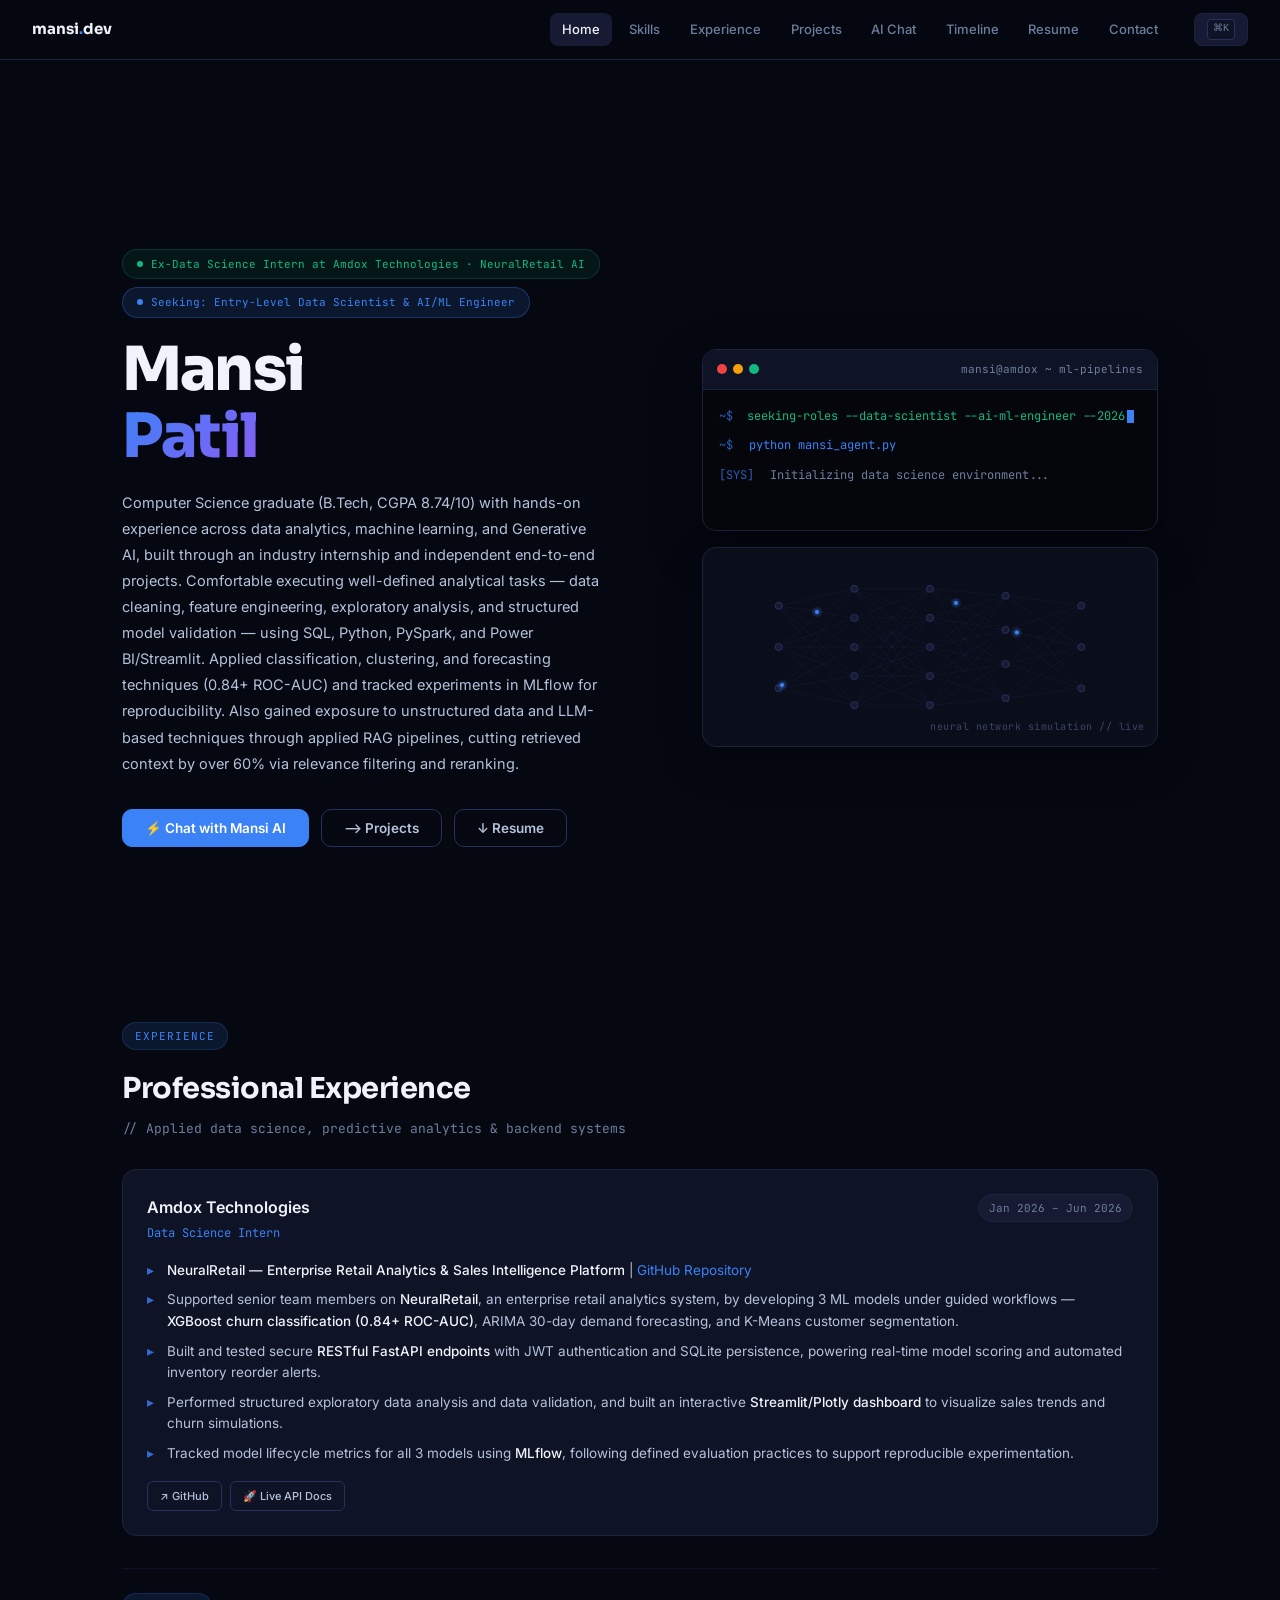
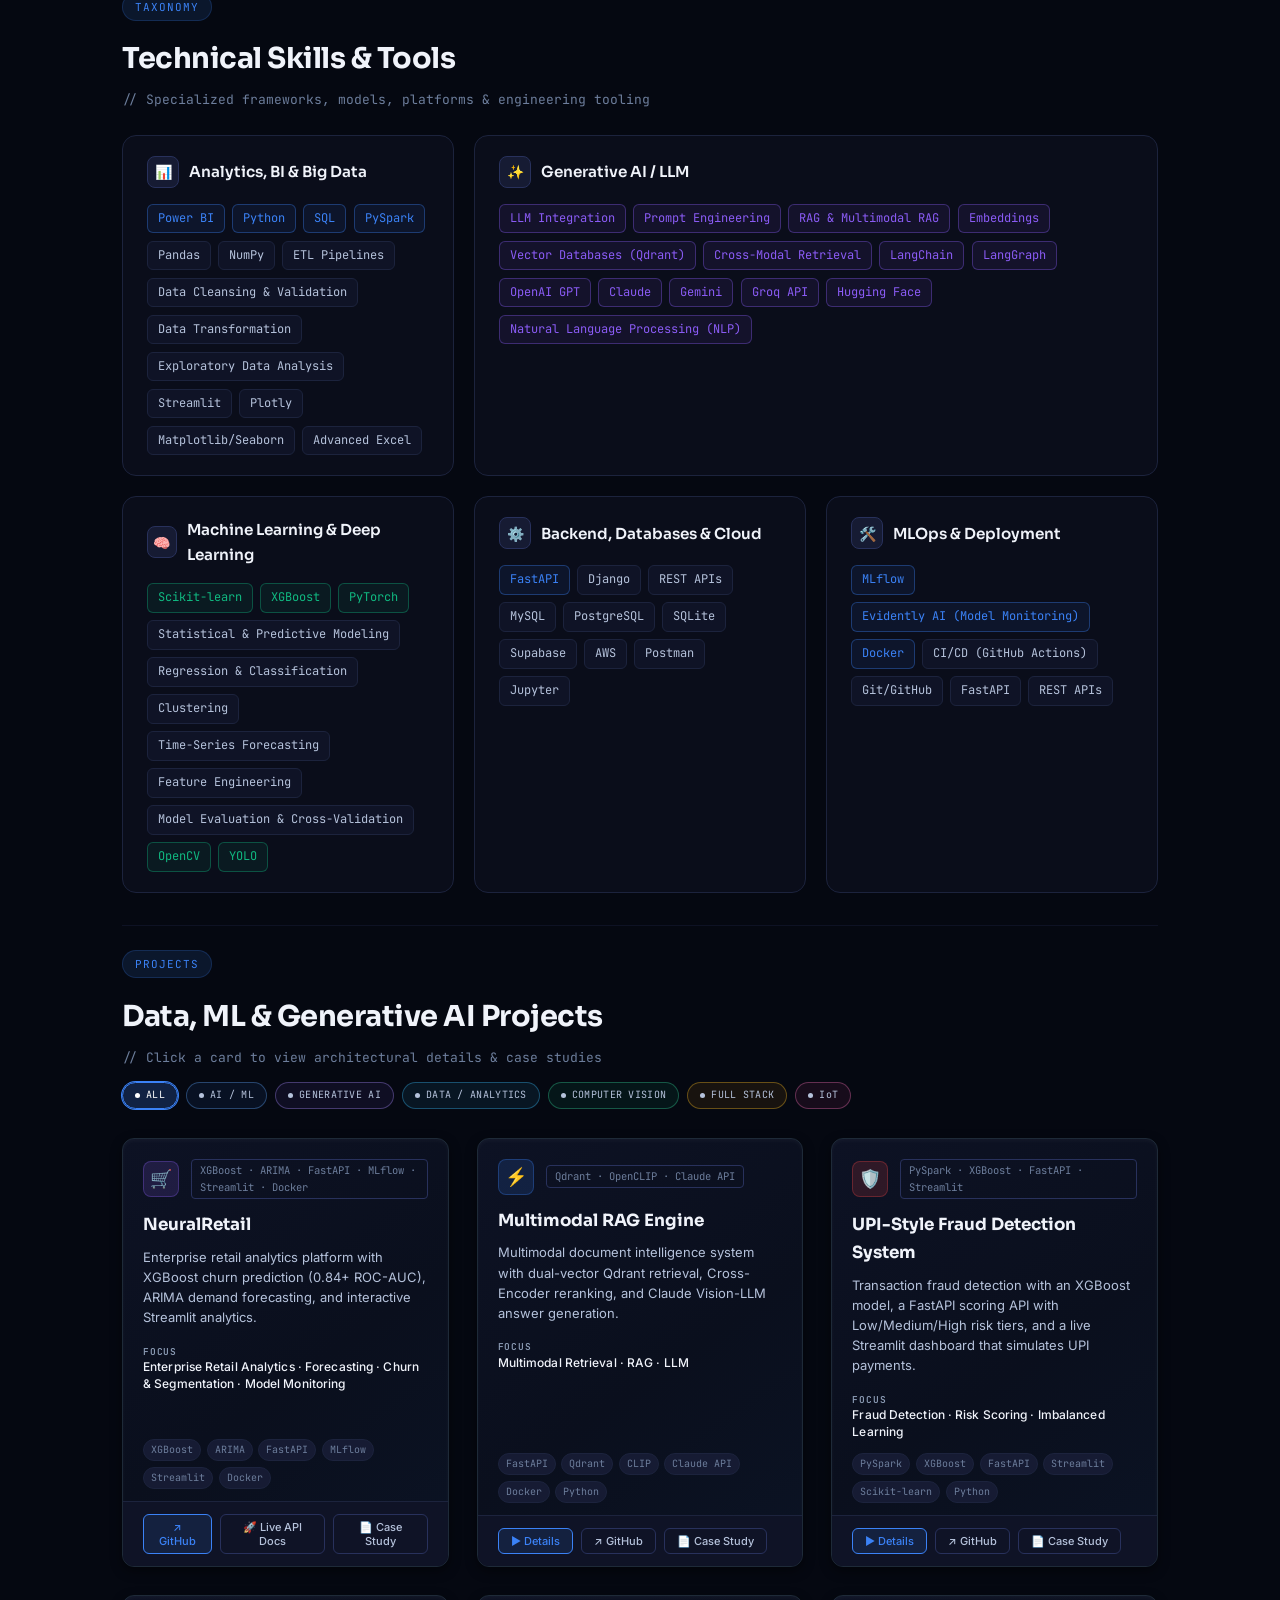
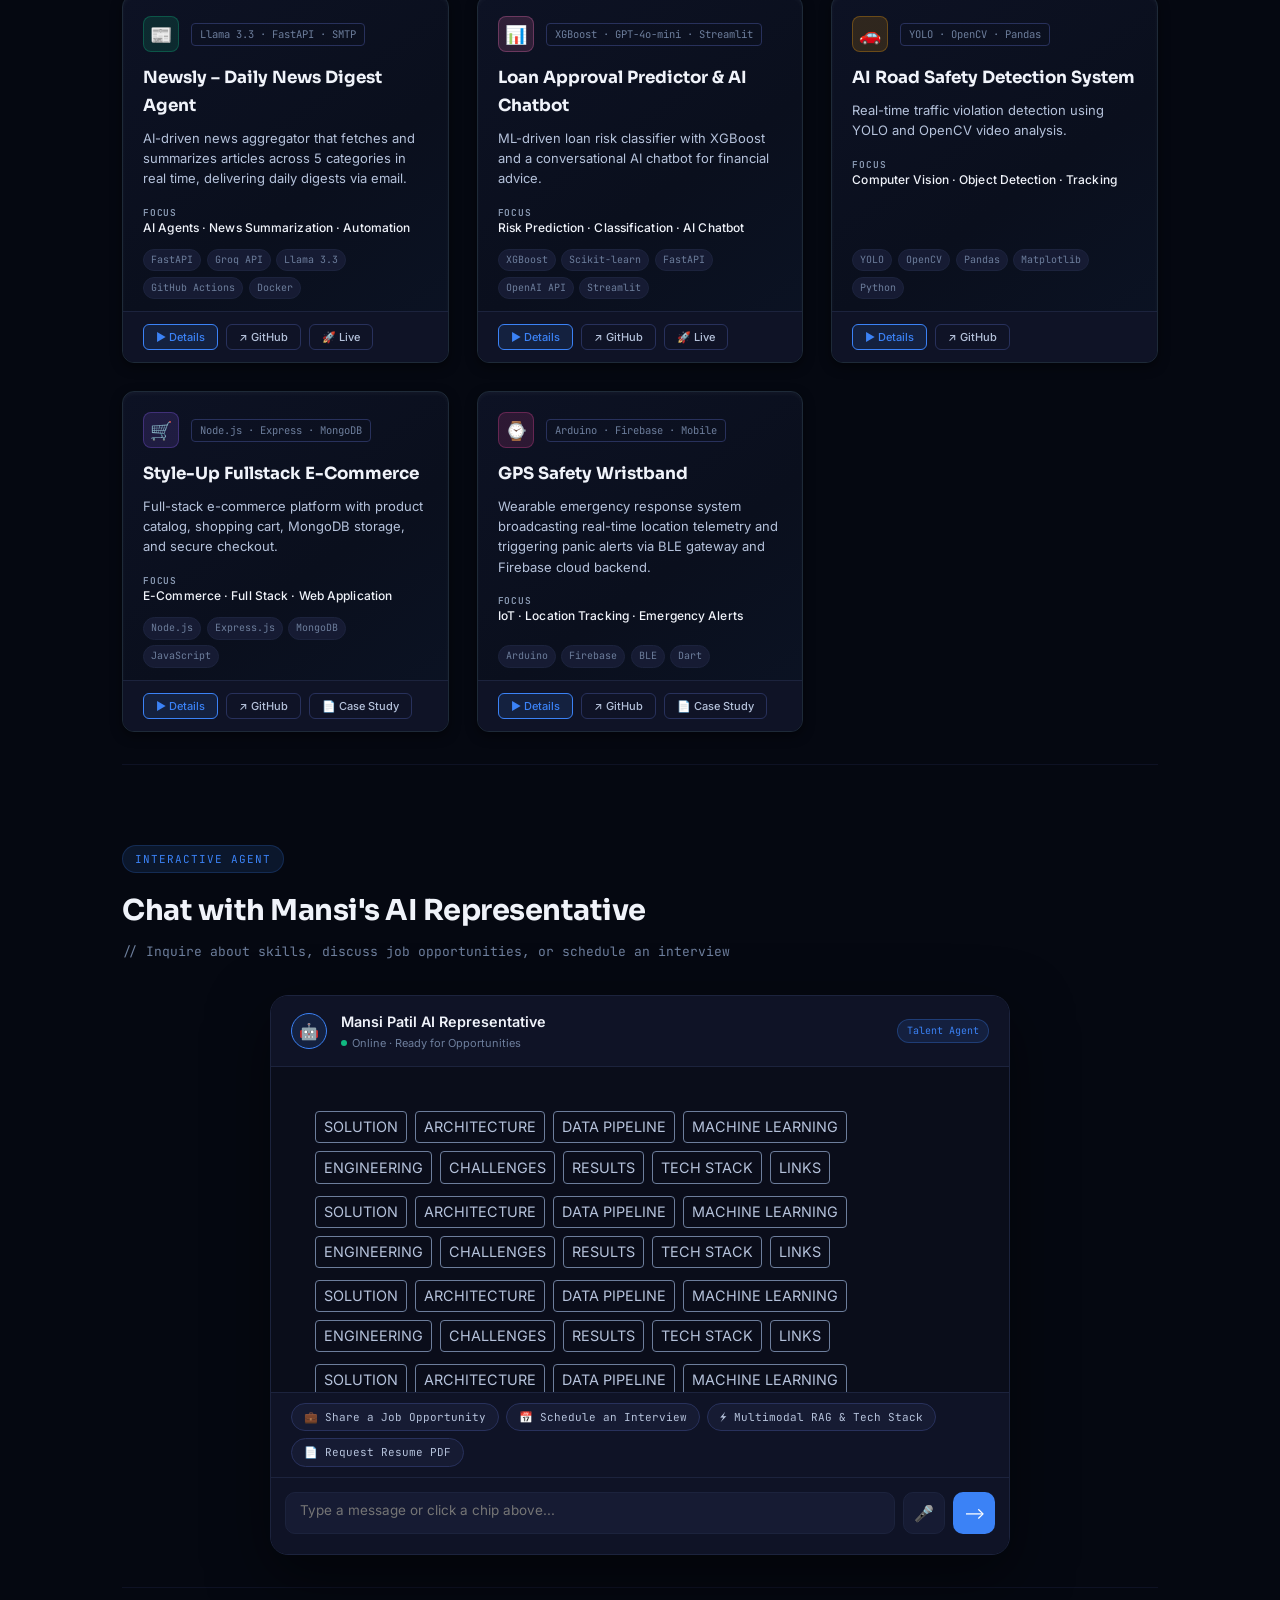
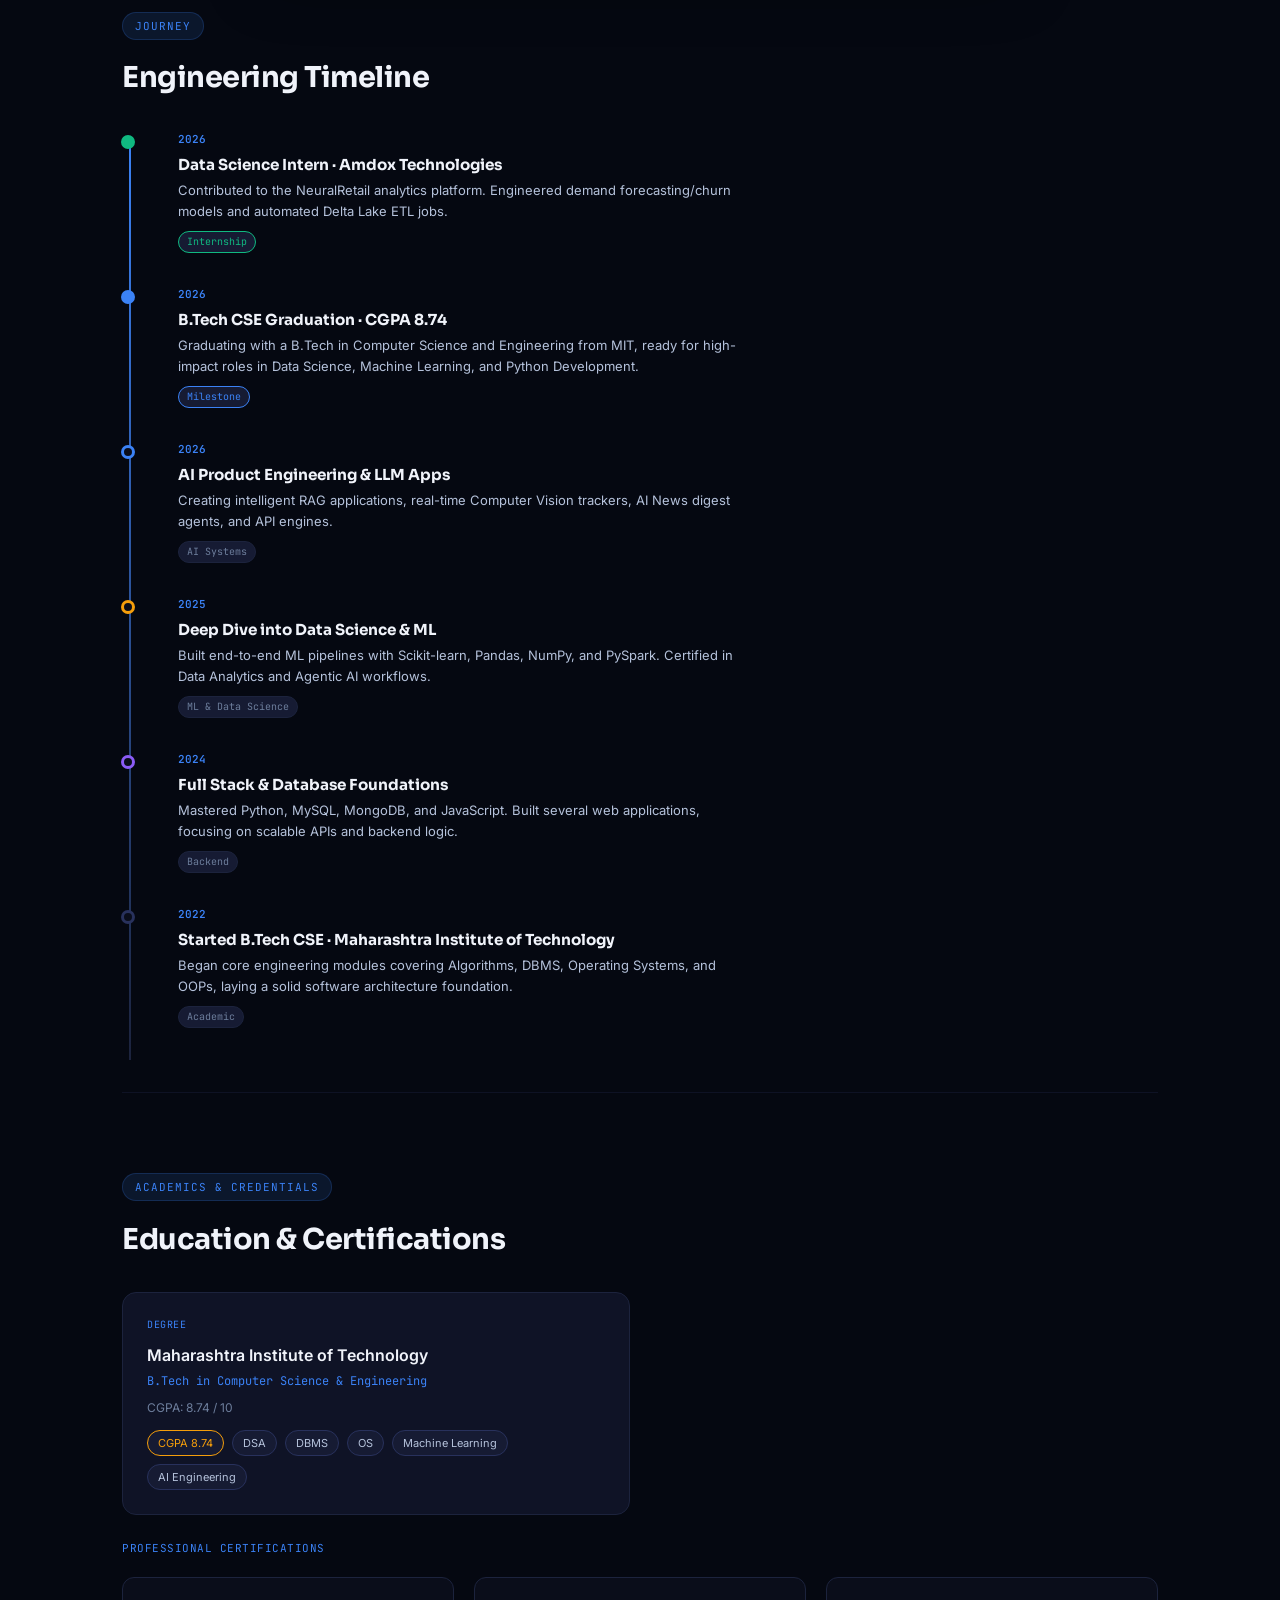
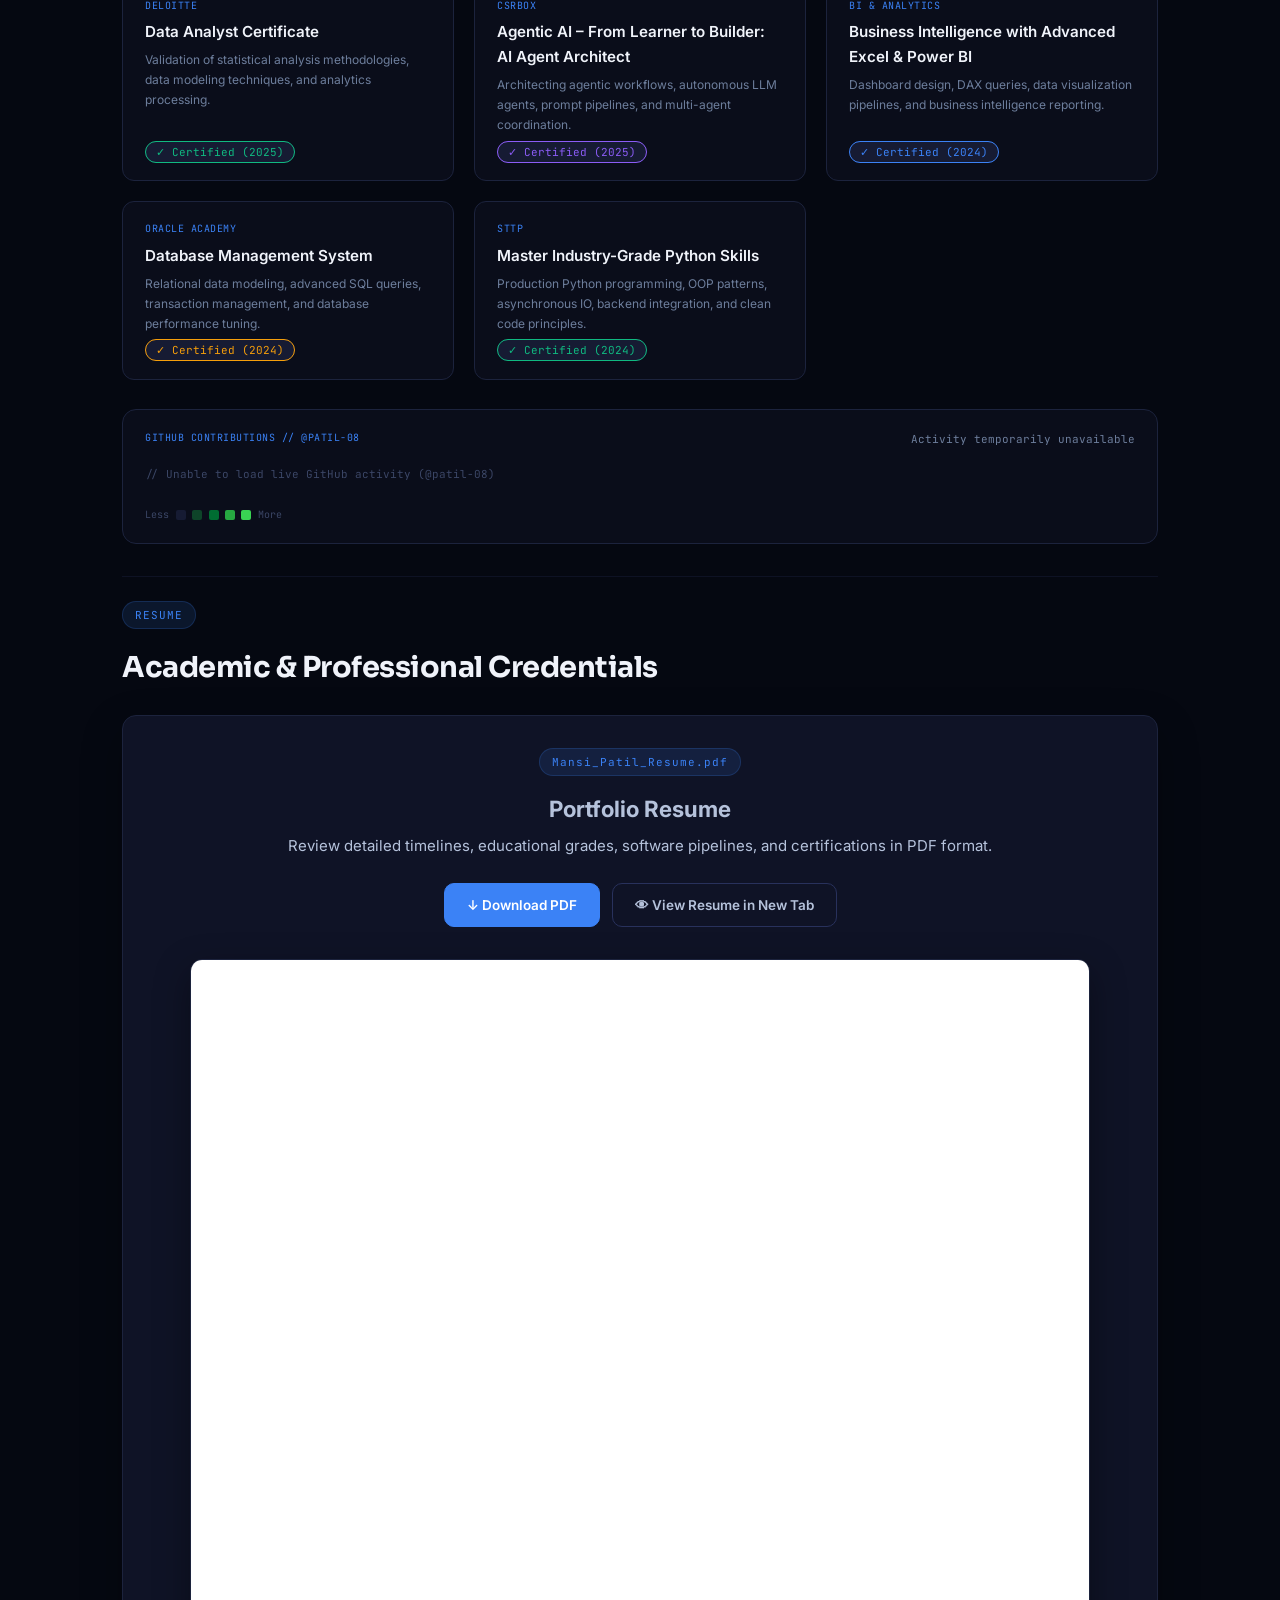
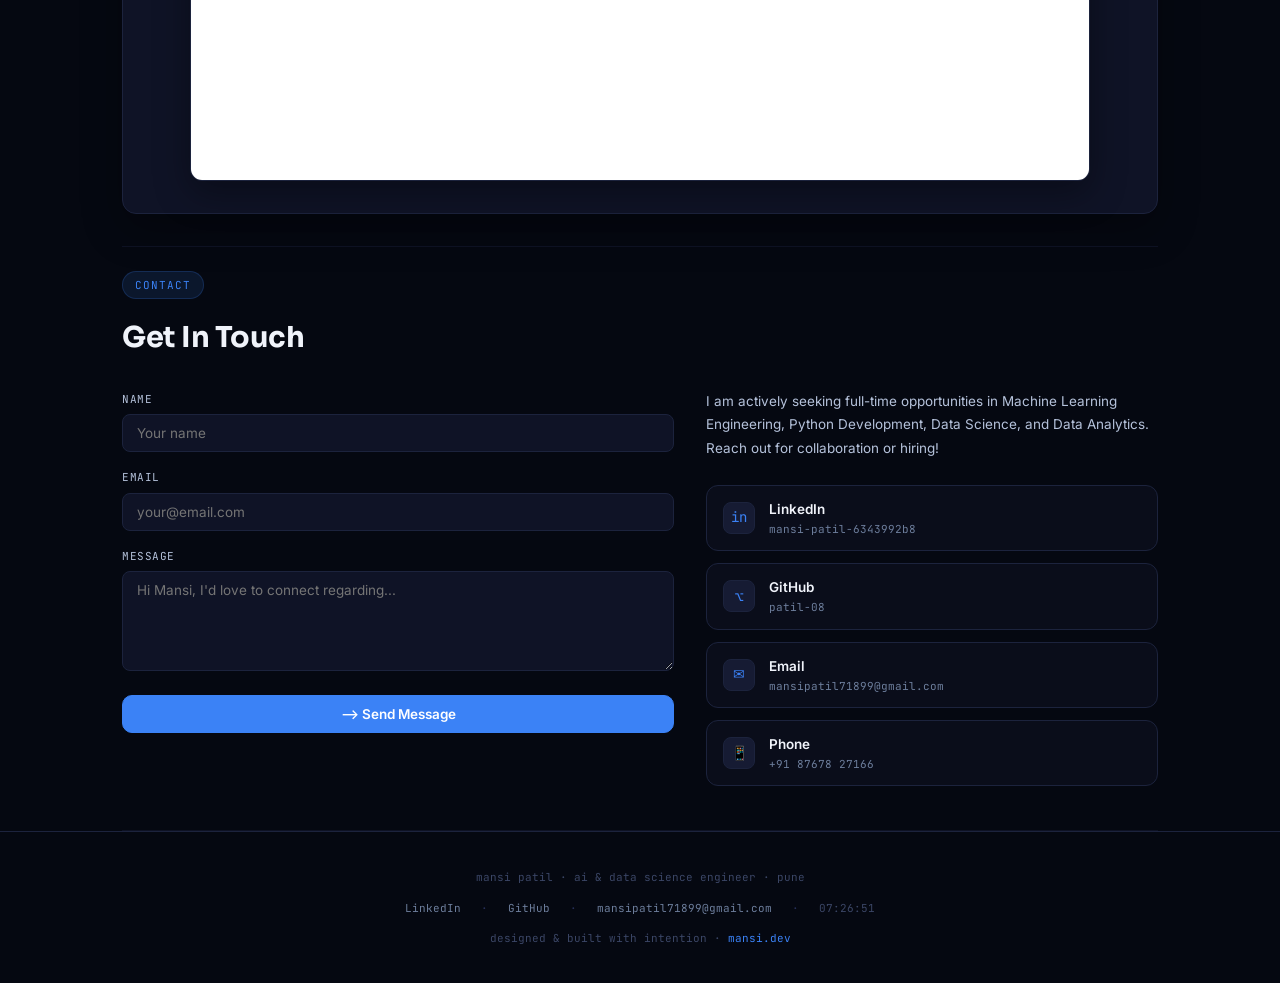
==== commit 6cb374ff: "Auto-format index.html" ====
--- a/index.html
+++ b/index.html
@@ -283,7 +283,8 @@
               <span class="pc-tag">XGBoost · ARIMA · FastAPI · MLflow · Streamlit · Docker</span>
             </div>
             <div class="pc-title">NeuralRetail</div>
-            <div class="pc-desc">Enterprise retail analytics platform with XGBoost churn prediction (0.84+ ROC-AUC), ARIMA demand forecasting, and interactive Streamlit analytics.</div>
+            <div class="pc-desc">Enterprise retail analytics platform with XGBoost churn prediction (0.84+ ROC-AUC),
+              ARIMA demand forecasting, and interactive Streamlit analytics.</div>
           </div>
           <div class="pc-focus"><span class="focus-label">FOCUS</span> <span class="focus-value">Enterprise Retail
               Analytics · Forecasting · Churn &amp; Segmentation · Model Monitoring</span></div>
@@ -316,7 +317,8 @@
               <span class="pc-tag">Qdrant · OpenCLIP · Claude API</span>
             </div>
             <div class="pc-title">Multimodal RAG Engine</div>
-            <div class="pc-desc">Multimodal document intelligence system with dual-vector Qdrant retrieval, Cross-Encoder reranking, and Claude Vision-LLM answer generation.</div>
+            <div class="pc-desc">Multimodal document intelligence system with dual-vector Qdrant retrieval,
+              Cross-Encoder reranking, and Claude Vision-LLM answer generation.</div>
           </div>
           <div class="pc-focus"><span class="focus-label">FOCUS</span> <span class="focus-value">Multimodal Retrieval ·
               RAG · LLM</span></div>
@@ -820,8 +822,10 @@
             onclick="showToast('📄 Downloading Resume PDF!','success')">↓ Download PDF</a>
           <a class="btn" href="Mansi_Patil_Resume.pdf?v=20261103" target="_blank">👁 View Resume in New Tab</a>
         </div>
-        <div class="resume-preview-container" style="margin-top:2rem;width:100%;max-width:900px;margin-left:auto;margin-right:auto;border-radius:12px;overflow:hidden;border:1px solid var(--bd);box-shadow:0 12px 35px rgba(0,0,0,0.35);">
-          <iframe src="Mansi_Patil_Resume.pdf?v=20261103" width="100%" height="820px" style="border:none;display:block;background:#fff;" title="Mansi Patil Resume Preview"></iframe>
+        <div class="resume-preview-container"
+          style="margin-top:2rem;width:100%;max-width:900px;margin-left:auto;margin-right:auto;border-radius:12px;overflow:hidden;border:1px solid var(--bd);box-shadow:0 12px 35px rgba(0,0,0,0.35);">
+          <iframe src="Mansi_Patil_Resume.pdf?v=20261103" width="100%" height="820px"
+            style="border:none;display:block;background:#fff;" title="Mansi Patil Resume Preview"></iframe>
         </div>
       </div>
     </section>
--- a/style.css
+++ b/style.css
@@ -293,6 +293,7 @@
   color: var(--blue);
   background: linear-gradient(135deg, var(--blue), var(--purple));
   -webkit-background-clip: text;
+  background-clip: text;
   -webkit-text-fill-color: transparent;
 }
 
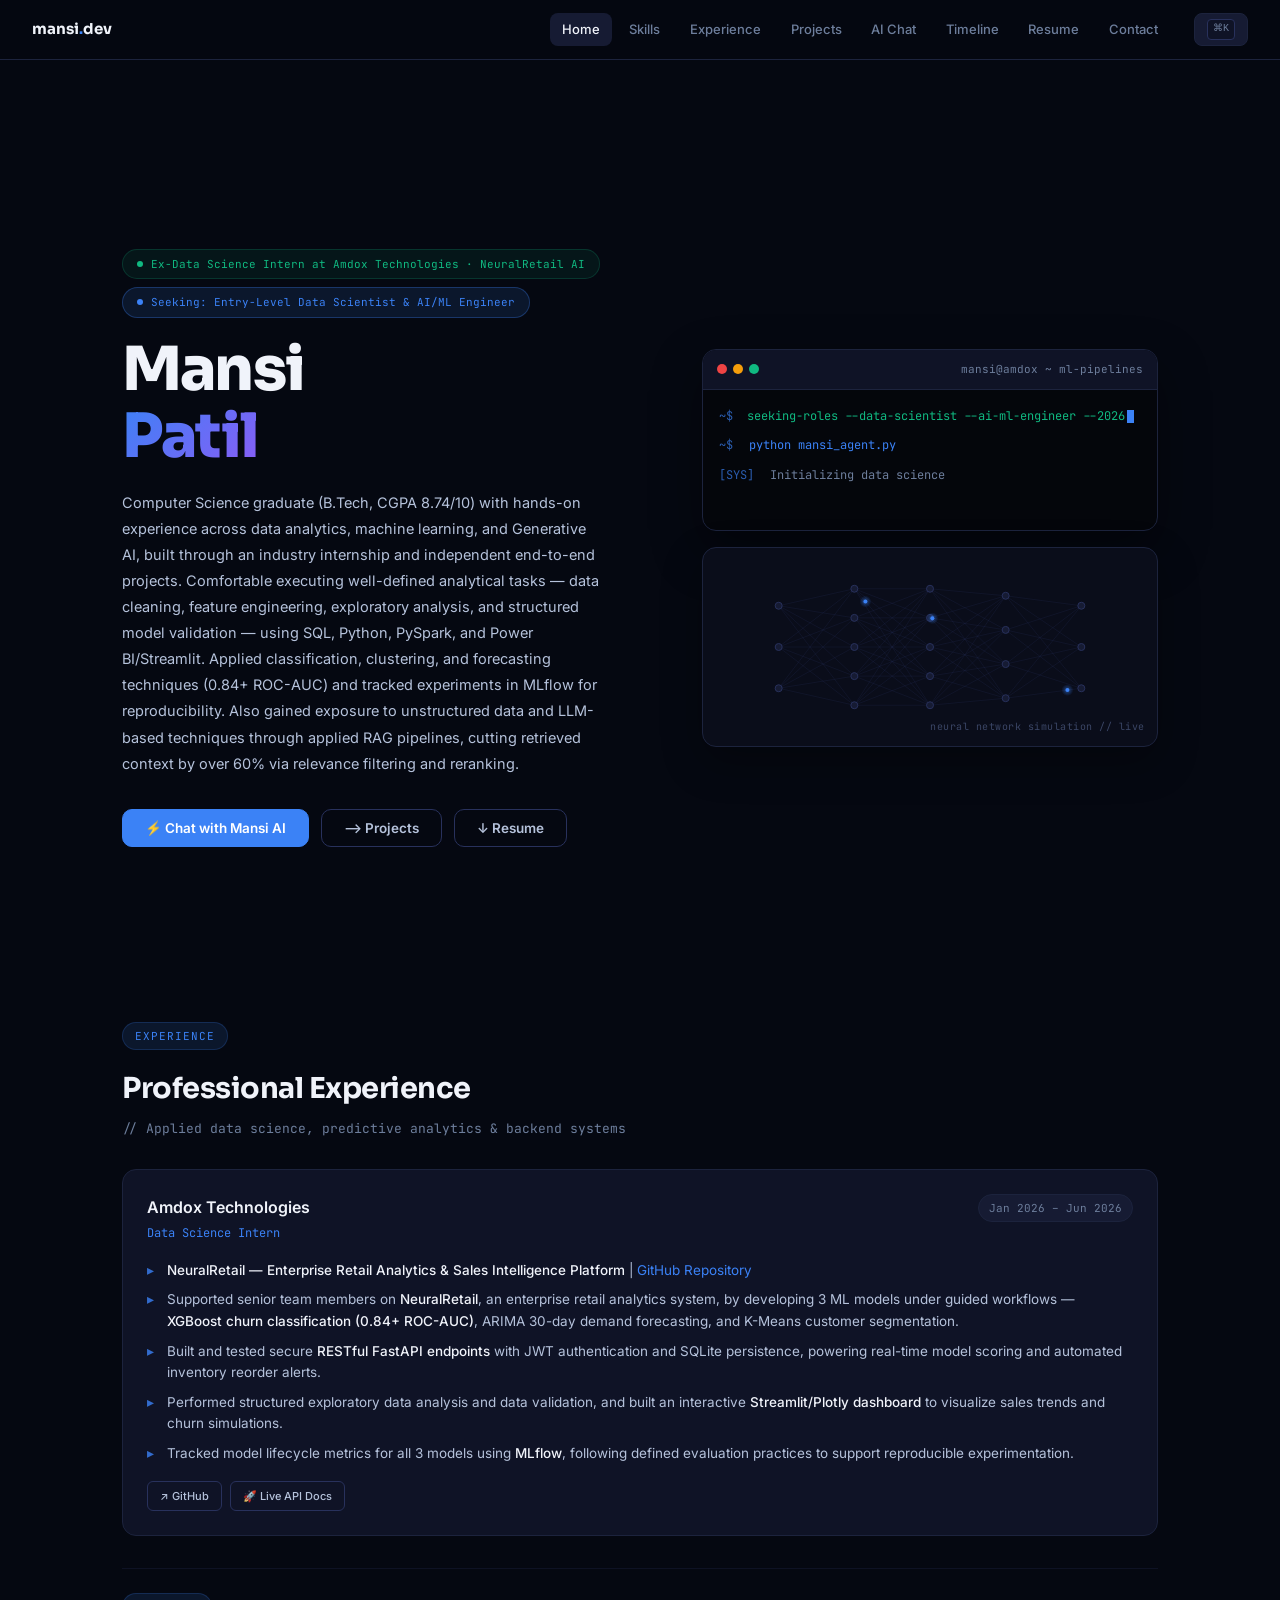
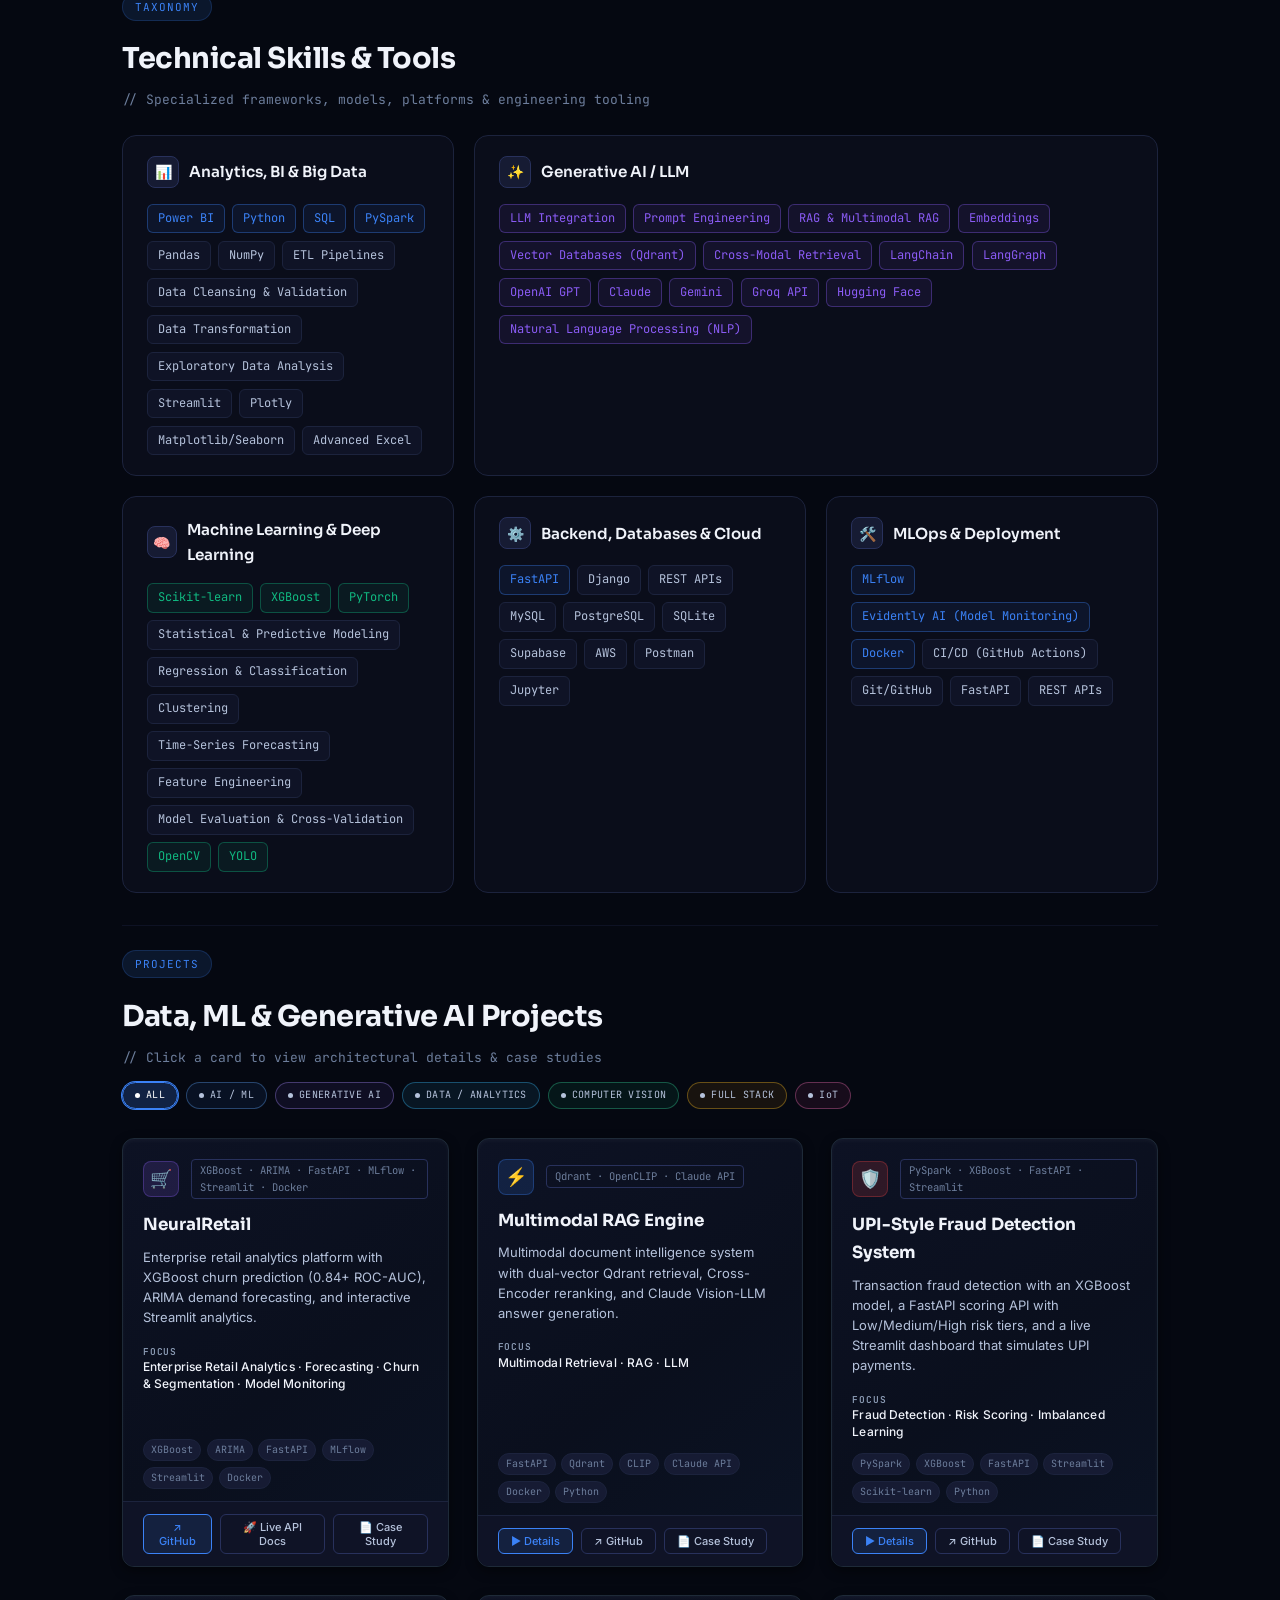
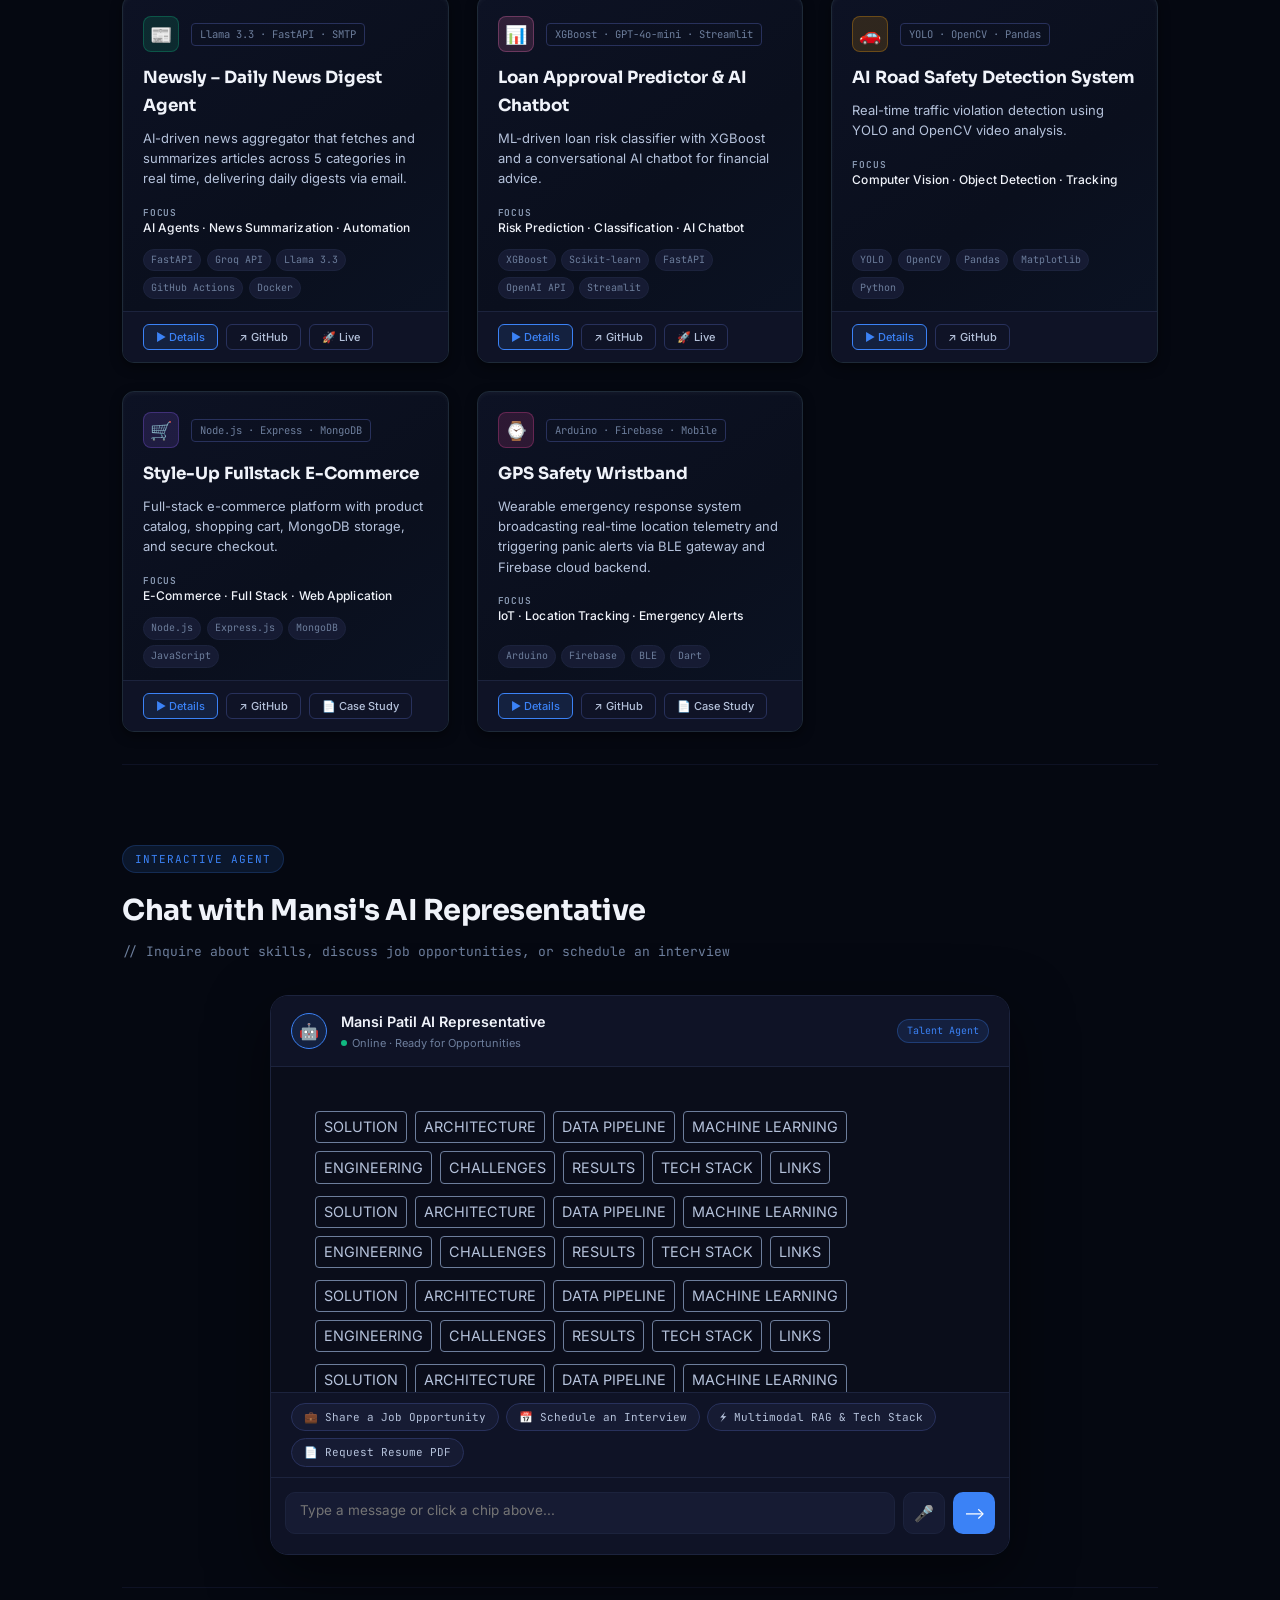
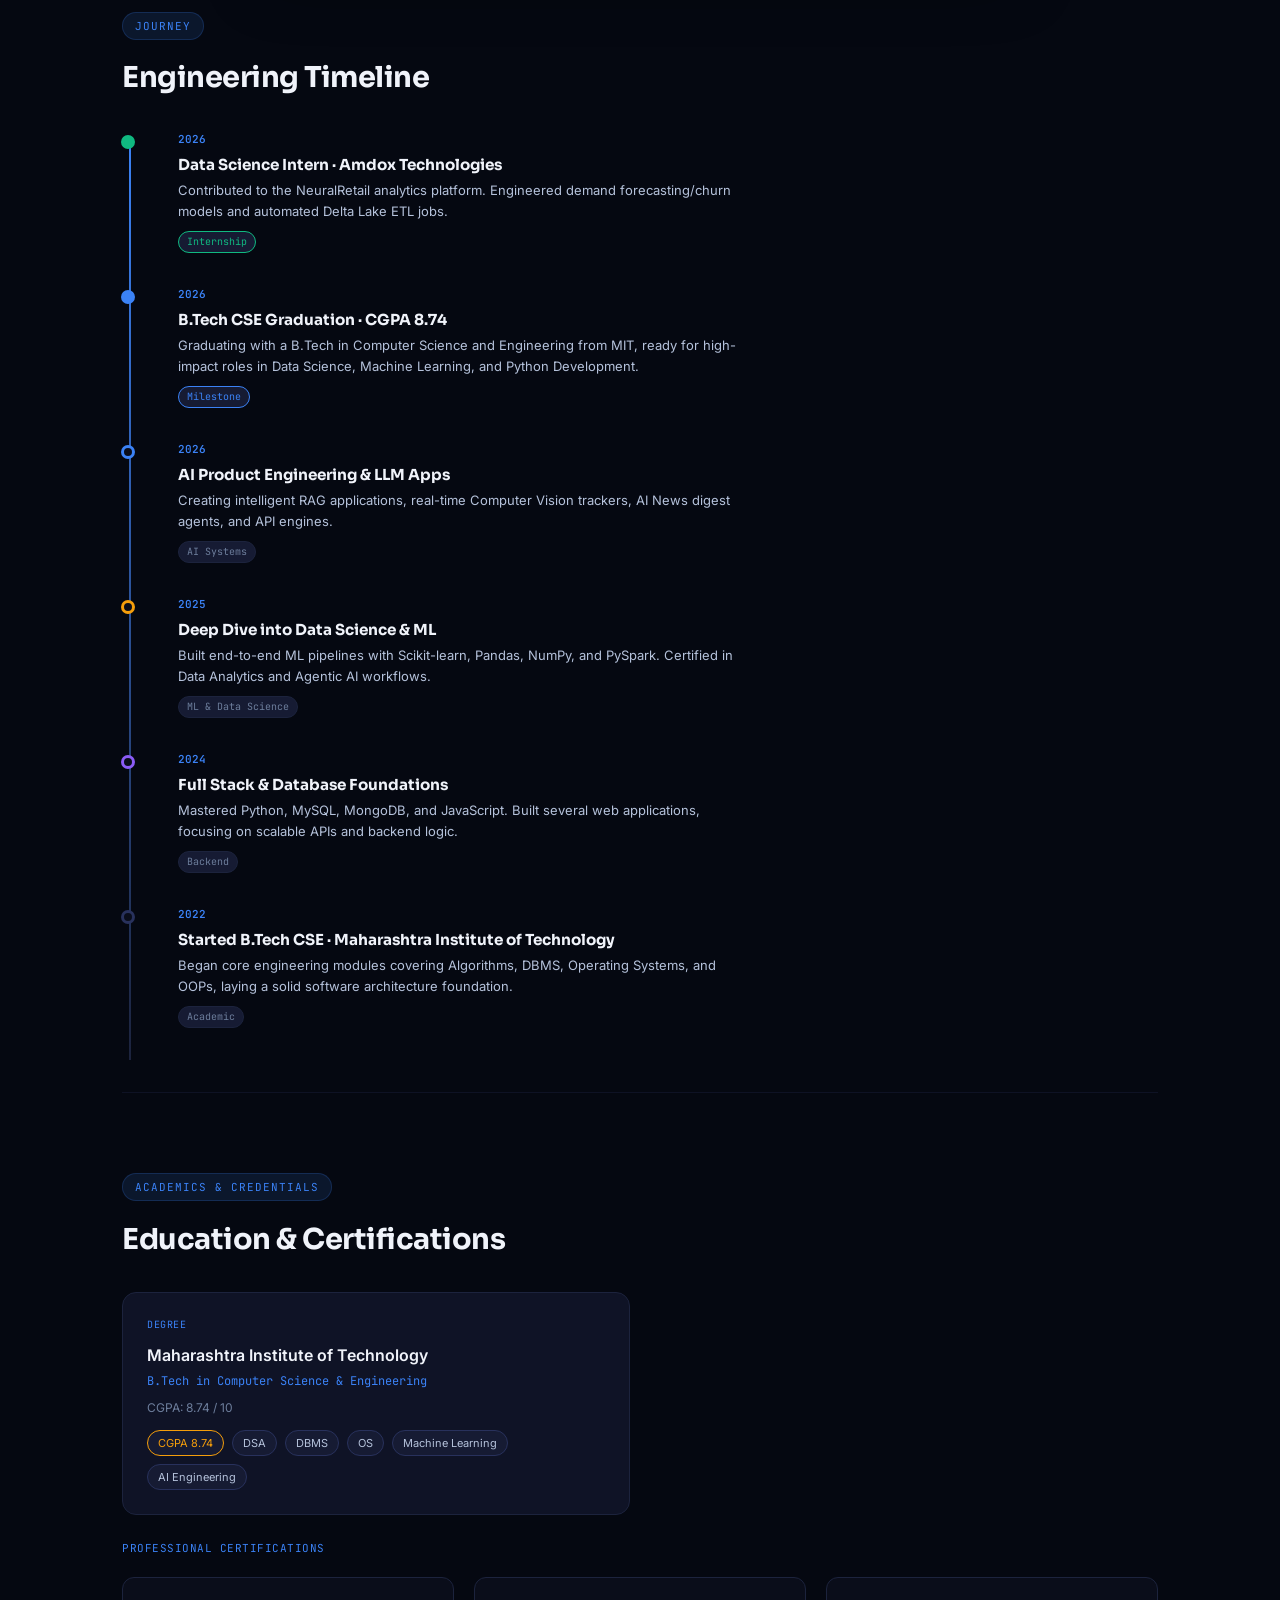
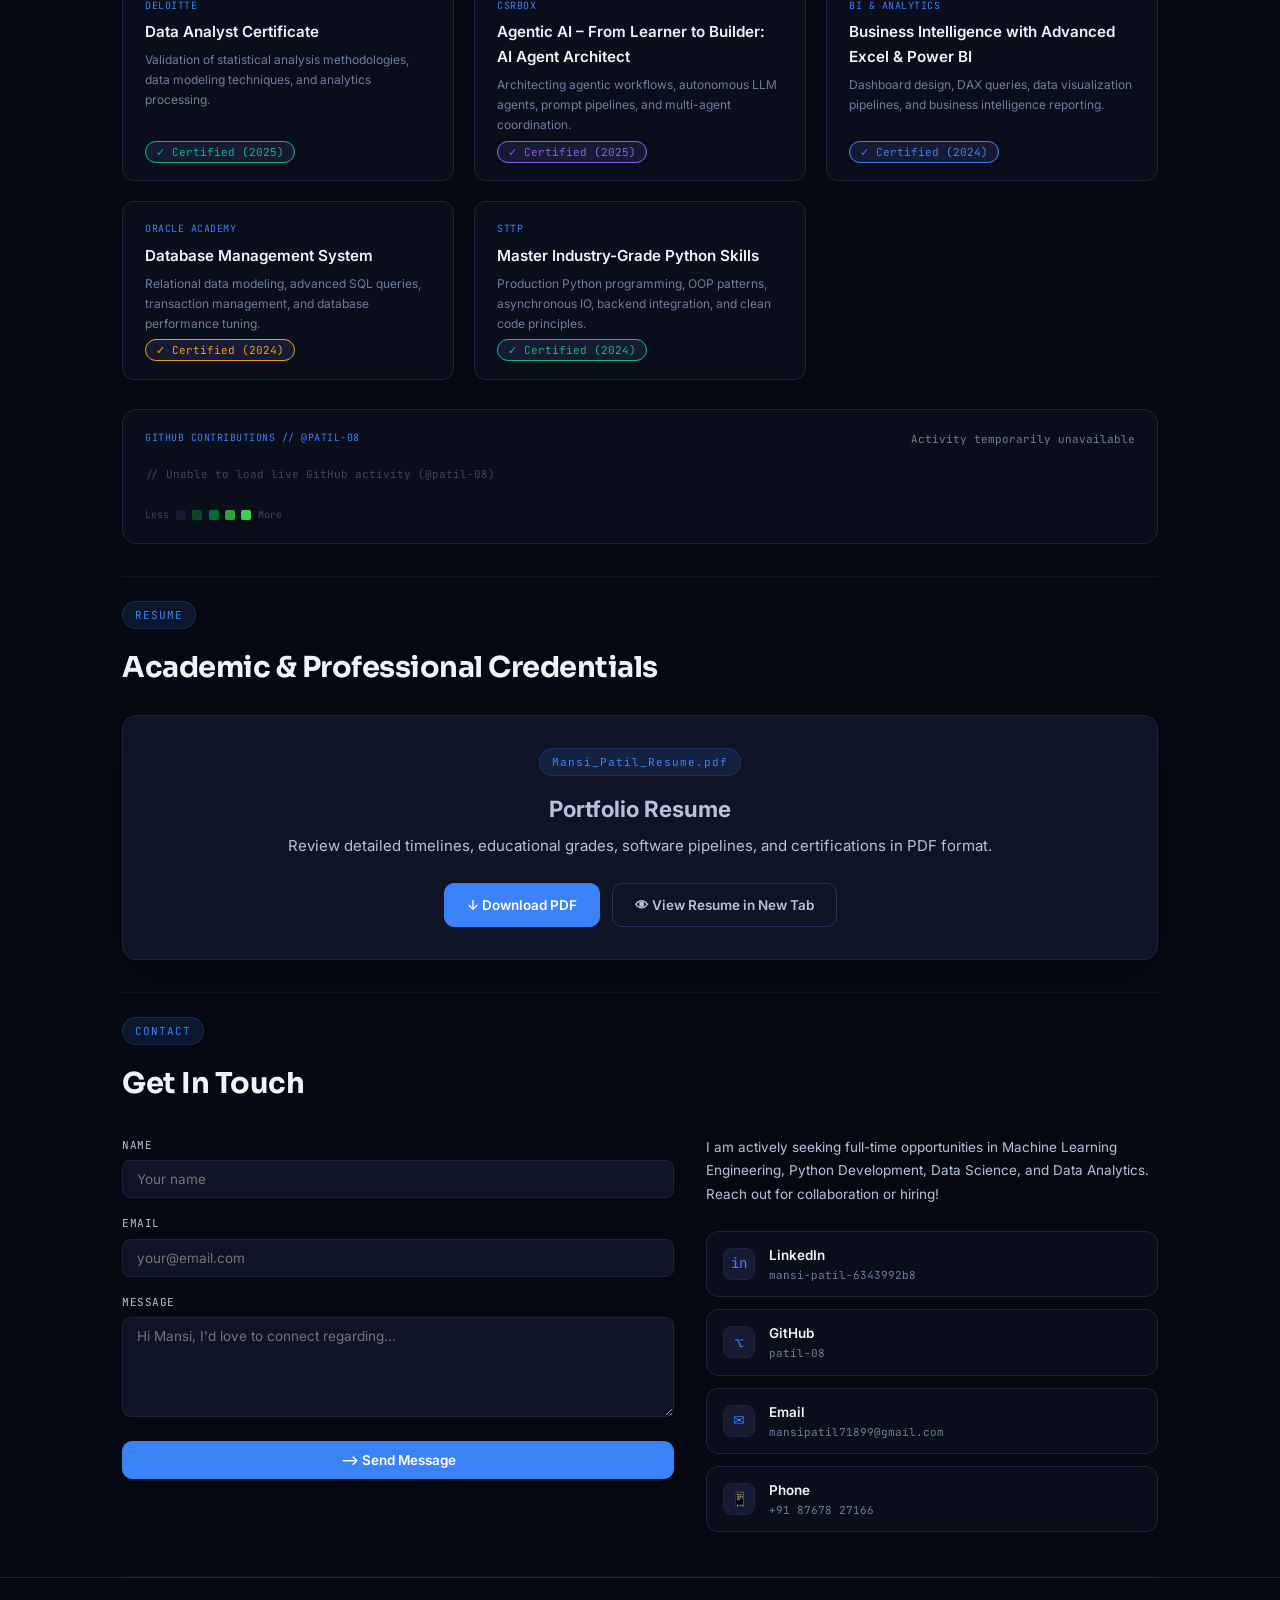
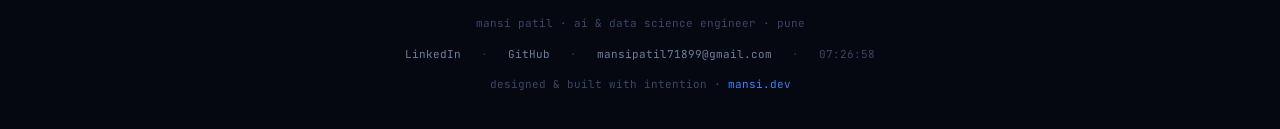
==== commit 4fb5f7e4: "Remove embedded PDF iframe from Resume section" ====
--- a/index.html
+++ b/index.html
@@ -822,11 +822,6 @@
             onclick="showToast('📄 Downloading Resume PDF!','success')">↓ Download PDF</a>
           <a class="btn" href="Mansi_Patil_Resume.pdf?v=20261103" target="_blank">👁 View Resume in New Tab</a>
         </div>
-        <div class="resume-preview-container"
-          style="margin-top:2rem;width:100%;max-width:900px;margin-left:auto;margin-right:auto;border-radius:12px;overflow:hidden;border:1px solid var(--bd);box-shadow:0 12px 35px rgba(0,0,0,0.35);">
-          <iframe src="Mansi_Patil_Resume.pdf?v=20261103" width="100%" height="820px"
-            style="border:none;display:block;background:#fff;" title="Mansi Patil Resume Preview"></iframe>
-        </div>
       </div>
     </section>
 
--- a/style.css
+++ b/style.css
@@ -2021,23 +2021,6 @@
   margin-top: 1.5rem;
 }
 
-.resume-preview-container {
-  margin-top: 2rem;
-  width: 100%;
-  max-width: 900px;
-  margin-left: auto;
-  margin-right: auto;
-  border-radius: 12px;
-  overflow: hidden;
-  border: 1px solid var(--bd);
-  box-shadow: 0 12px 35px rgba(0, 0, 0, 0.35);
-}
-
-@media (max-width: 768px) {
-  .resume-preview-container iframe {
-    height: 520px !important;
-  }
-}
 
 /* FLOATING UTILITIES */
 .scroll-bar {
